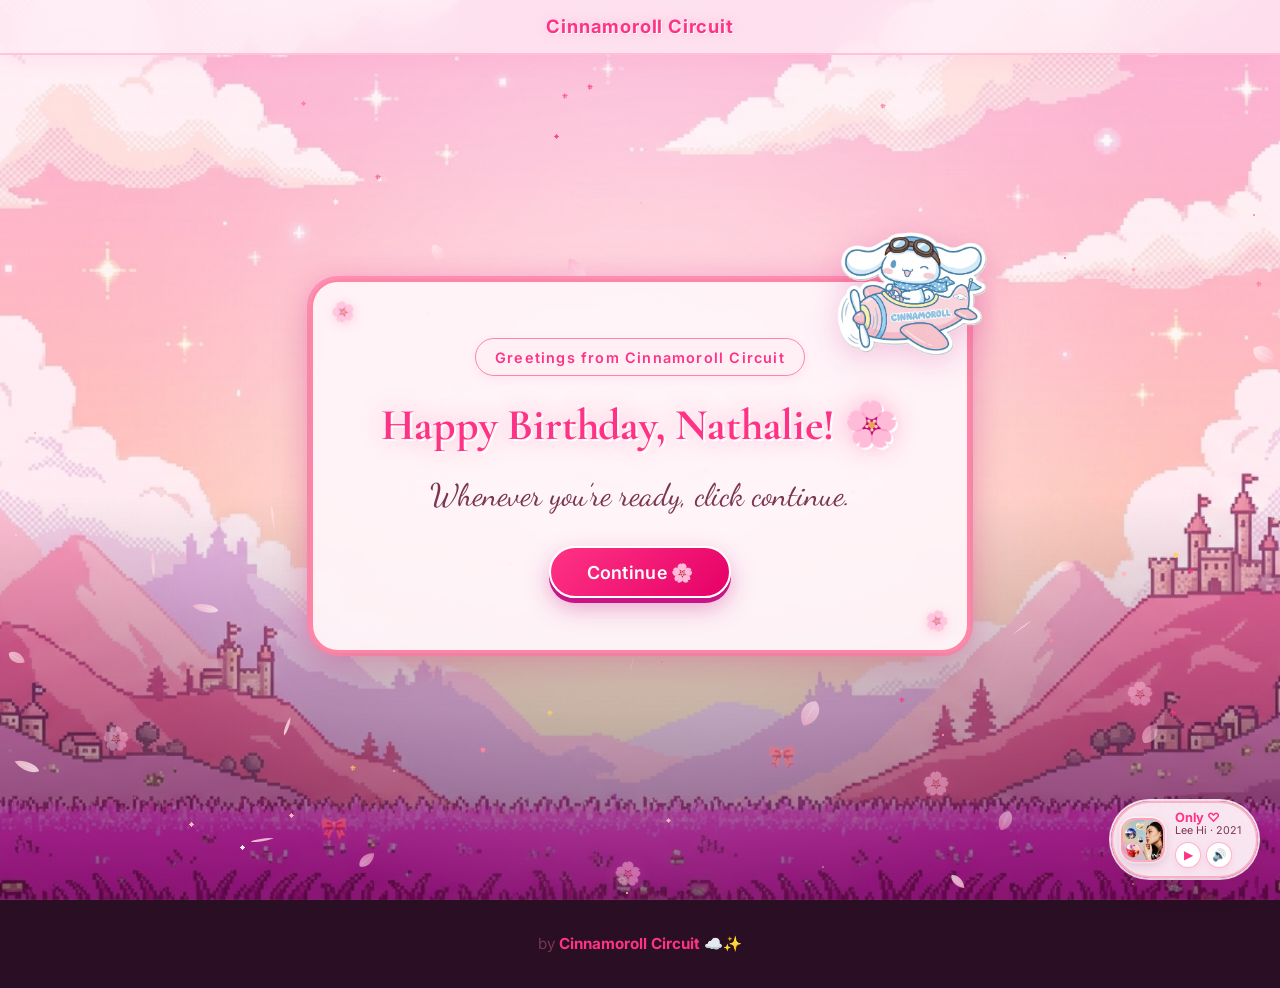
==== index.html @ 8ad3116e "Add files via upload" ====
<!DOCTYPE html>
<html lang="en">

<head>
    <meta charset="UTF-8">
    <meta name="viewport" content="width=device-width, initial-scale=1.0">
    <meta name="description" content="Happy Birthday Nathalie! 🎀">
    <meta name="theme-color" content="#FFC0CB">

    <title>Happy Birthday Nathalie! 🎀</title>

    <!-- Typography -->
    <link rel="preconnect" href="https://fonts.googleapis.com">
    <link rel="preconnect" href="https://fonts.gstatic.com" crossorigin>
    <link href="https://fonts.googleapis.com/css2?family=Caveat:wght@600;700&family=Cormorant+Garamond:ital,wght@0,400;0,600;0,700;1,400;1,600&family=Dancing+Script:wght@600;700&family=Inter:wght@300;400;500;600&family=Shantell+Sans:ital,wght@1,600;1,700&display=swap" rel="stylesheet">

    <!-- Stylesheet -->
    <link rel="stylesheet" href="css/style.css">
</head>

<body>

    <a href="#mainContent" class="skip-link">Skip to Content</a>

    <!-- Single HTML5 Audio Engine for continuous background playback -->
    <audio id="bgAudio" src="assets/audio/birthday.mp3" preload="auto" loop></audio>

    <div id="app" class="app">

        <!-- Floating Ambient Pixel Sparkles & Falling Sakura Canvas -->
        <canvas id="sakuraCanvas" class="sakura-canvas" aria-hidden="true"></canvas>
        <canvas id="confettiCanvas" class="confetti-canvas" aria-hidden="true"></canvas>
        <div class="ambient-floating-icons" aria-hidden="true">
            <span class="float-icon i1">🌸</span>
            <span class="float-icon i2">🌸</span>
            <span class="float-icon i3">🎀</span>
            <span class="float-icon i4">🌸</span>
            <span class="float-icon i5">🌸</span>
            <span class="float-icon i6">🎀</span>
        </div>

        <!-- Navigation Header with Return / Back Navigation -->
        <header class="site-header">
            <nav class="site-nav" aria-label="Primary Navigation">
                <button id="navBackBtn" class="nav-back-btn" type="button" aria-label="Return to previous section" style="display: none;">
                    <span class="nav-back-icon" aria-hidden="true">‹</span>
                    <span class="nav-back-text">Return</span>
                </button>
                <span class="site-logo">Cinnamoroll Circuit</span>
            </nav>
        </header>

        <!-- Main Content Flow -->
        <main id="mainContent">

            <!-- 1. LANDING SECTION -->
            <section id="landing" class="section-container active-section" aria-labelledby="landing-title">
                <div class="background-effects">
                    <div class="pixel-landscape-bg"></div>
                    <div class="gradient-overlay"></div>
                    <canvas id="particlesCanvas" class="particles-canvas"></canvas>
                </div>

                <div class="landing-content">
                    <!-- Subtle Card Corner Sakura Accents -->
                    <div class="card-corner-sakura cc-tl" aria-hidden="true">🌸</div>
                    <div class="card-corner-sakura cc-br" aria-hidden="true">🌸</div>

                    <!-- Cinnamoroll Hero Companion (Landing Pose) -->
                    <!-- Airplane Cinnamoroll Sticker -->
                    <div class="cin-sticker cin-sticker-airplane" aria-hidden="true">
                        <img src="assets/images/cin_airplane.png" alt="Cinnamoroll in Airplane" draggable="false">
                    </div>

                    <div class="landing-greeting">Greetings from Cinnamoroll Circuit</div>
                    <h1 id="landing-title">Happy Birthday, Nathalie! 🌸</h1>
                    <p class="subtitle-text">Whenever you’re ready, click continue.</p>

                    <button id="startButton" class="primary-button hero-start-btn" type="button">
                        Continue 🌸
                    </button>
                </div>
            </section>

            <!-- 2. TRANSITION / OPENING SECTION -->
            <section id="opening" class="section-container" aria-labelledby="opening-title" style="display: none;">

                <!-- Floating hearts background layer -->
                <div class="load-hearts-bg" aria-hidden="true">
                    <span class="lh lh1">💗</span>
                    <span class="lh lh2">🩷</span>
                    <span class="lh lh3">💕</span>
                    <span class="lh lh4">💗</span>
                    <span class="lh lh5">🩷</span>
                    <span class="lh lh6">💕</span>
                    <span class="lh lh7">✨</span>
                    <span class="lh lh8">🌸</span>
                    <span class="lh lh9">💗</span>
                    <span class="lh lh10">✨</span>
                </div>

                <div class="opening-container">

                    <!-- Cinnamoroll Cookie Eating PNG Sticker -->
                    <div class="cin-cookie-load-wrap" aria-hidden="true">
                        <!-- Shadow under Cinnamoroll -->
                        <div class="cin-cookie-shadow"></div>

                        <!-- Orbiting sparkles / cookies -->
                        <div class="cin-orbit-ring">
                            <span class="orb-star os1">🍪</span>
                            <span class="orb-star os2">✨</span>
                            <span class="orb-star os3">💕</span>
                            <span class="orb-star os4">🌸</span>
                        </div>

                        <!-- Cookie Cinnamoroll PNG -->
                        <img src="assets/images/cin_cookie.png" class="cin-cookie-img" alt="Cinnamoroll eating cookie" draggable="false">

                        <!-- Floating mini effects -->
                        <span class="cin-float-heart fh1">✨</span>
                        <span class="cin-float-heart fh2">🍪</span>
                        <span class="cin-float-heart fh3">💕</span>
                    </div>

                    <h2 id="opening-title">Getting everything ready…</h2>
                    <p class="opening-subtitle">sorry if may bugs hehe 🐾</p>

                    <!-- Dessert Sailor Cinnamoroll Sticker -->
                    <div class="cin-sticker cin-sticker-dessert" aria-hidden="true">
                        <img src="assets/images/cin_dessert.png" alt="Cinnamoroll with Desserts" draggable="false">
                    </div>

                    <!-- Paw-print progress dots -->
                    <div class="paw-progress" aria-hidden="true">
                        <span class="paw-dot pd1">🐾</span>
                        <span class="paw-dot pd2">🐾</span>
                        <span class="paw-dot pd3">🐾</span>
                        <span class="paw-dot pd4">🐾</span>
                        <span class="paw-dot pd5">🐾</span>
                    </div>

                </div>
            </section>


            <!-- 3. BIRTHDAY MESSAGE SECTION -->
            <section id="letter" class="section-container" aria-labelledby="letter-title" style="display: none;">
                <!-- Ambient Floating Letter Sparkles & Hearts -->
                <div class="letter-ambient-fx" aria-hidden="true">
                    <span class="lfx lfx1">💌</span>
                    <span class="lfx lfx2">🌸</span>
                    <span class="lfx lfx3">💕</span>
                    <span class="lfx lfx4">✨</span>
                </div>

                <article class="letter-card" tabindex="-1">
                    <div class="card-glow-aura" aria-hidden="true"></div>
                    <div class="card-corner-sakura cc-tl" aria-hidden="true">🌸</div>
                    <div class="card-ribbon">🎀</div>
                    
                    <!-- Cute Interactive Postal Stamp Seal with Sakura Detail -->
                    <div class="letter-stamp-seal" id="letterSeal" role="button" tabindex="0" aria-label="Tap for magic sparkles" title="Tap for magic ✨">
                        <span class="stamp-seal-icon">💌</span>
                        <span class="stamp-seal-text">CIRCUIT 🌸</span>
                        <span class="stamp-seal-sparkle">✨</span>
                    </div>
                    
                    
                    <!-- Cinnamoroll Letter Companion (Peeking from bottom corner) -->
                    <!-- Dancing Heart Cinnamoroll Sticker -->
                    <div class="cin-sticker cin-sticker-dancing" aria-hidden="true">
                        <img src="assets/images/cin_dancing.png" alt="Cinnamoroll dancing with heart" draggable="false">
                    </div>

                    <header class="letter-header">
                        <span class="letter-badge">From: Cinnamoroll Circuit 💌 🌸</span>
                        <h2 id="letter-title">Happy Birthday Nathalie! 🌸</h2>
                        <time class="letter-date" datetime="2026-01-01">09-21-2026</time>
                    </header>

                    <div class="letter-content">
                        <p class="salutation">Dearest Nathalie,</p>

                        <p>Today is another year of your life, but it’s also a chance to appreciate the person you’ve become and everything that brought you here.</p>

                        <p>There’s something about you that I find difficult to put into words. But I’ll start with this: you’re funny, smart, creative, pretty, a politically aware girlie, and, above all, someone who seems to carry so much love in her. You’ve got all the right ingredients to be astonishing, and somehow, you make it look effortless.</p>

                        <p>You became an inspiration to me. On days when I feel tired or unmotivated, thinking about you somehow makes me want to do better, try harder, and keep moving forward. You never asked to be an inspiration to me. You were simply being yourself, and somehow, that was enough.</p>

                        <p>And then there were moments like...seeing you at the canteen with your friends. Nothing particularly special happened. You’re just there, living your life, and somehow, my day felt a little lighter because I saw you. Maybe that’s how it happened. Little by little, without me even noticing, you’ve somehow ivy-ed your way into my thoughts.</p>

                        <p>Now, the smallest things can remind me of you, a shade of blue, a song, or even something as simple as vanilla and milk.</p>

                        <p>I know I don’t truly know everything about you, and I don’t want to pretend that I do. But from what I’ve seen, I admire the person you are and the person you’re becoming.</p>

                        <p>That’s why, more than anything, I want to see you succeed. I want to see you reach the dreams you’ve worked so hard for. I want to see you become the person you’ve always wanted to be. I want to see you receive the things you’ve spent so much time hoping and working for.</p>

                        <p>Maybe someday, I’ll see you as the future Miss TUPV. Or maybe I’ll see your name among the topnotchers, with RCh proudly beside your name.</p>

                        <p>And when that happens, wherever I am, I’ll be so proud of you.</p>

                        <p>So keep striving. Keep doing the things that make you happy. Keep cooking, baking, playing your guitar, listening to the music you love, chasing your dreams, and being unapologetically yourself.</p>

                        <p>And when life gets difficult, I hope you remember that you’ve already made it through so many things you once thought would be difficult. There is still so much ahead of you, so many places to go, things to experience, people to meet, and dreams to chase. You have a whole future waiting for you.</p>

                        <p>As for me, I’ll remain somewhere in the background. Maybe we’ve crossed paths before. Maybe we know each other through mutual connections. Maybe you’ve seen me without ever realizing it. Or maybe we’ve never actually met. And honestly, that’s the fun part. You may never know.</p>

                        <p>I don’t need you to know who I am. I don’t need anything from you. I just wanted, even if only for a moment, to let you know that someone out there genuinely admires you and is quietly rooting for you.</p>

                        <p>So wherever life takes you, I hope you find happiness there. I hope you get the life you’ve been working toward. I hope you continue to grow into someone you can be proud of. And I hope this birthday is only the beginning of a year filled with beautiful things.</p>

                        <p class="valediction">
                            Happy Birthday Nathalie,<br>
                            <strong class="signature-handwritten">Cinnamoroll Circuit 💗</strong>
                        </p>
                    </div>

                                            <div class="secret-confession-note" aria-label="A quiet thought">
                            <span class="secret-pin">📎</span>
                            <span class="secret-text">“from someone who admires you, but you’ll never know who.”</span>
                            <span class="secret-author">— Cinnamoroll Circuit ☁️</span>
                        </div>

                    <div class="letter-footer">
                        <button id="nextToPhotosBtn" class="primary-button inline-btn" type="button">
                            One more thing… ✨
                        </button>
                    </div>
                </article>
            </section>

            <!-- 4. REPLACED PHOTO EXPERIENCE (3 Single Photos) -->
            <section id="photos" class="section-container" aria-labelledby="photos-title" style="display: none;">
                <header class="section-header">
                    <span class="section-tag">Happy Birthday Nathalie 🌸</span>
                    <h2 id="photos-title">One more thing…</h2>
                </header>

                <!-- Ambient Floating Photo Charms -->
                <div class="photo-ambient-charms" aria-hidden="true">
                    <span class="pfx pfx1">✨</span>
                    <span class="pfx pfx2">💖</span>
                    <span class="pfx pfx3">🌸</span>
                    <span class="pfx pfx4">⭐</span>
                    <span class="pfx pfx5">💕</span>
                    <span class="pfx pfx6">✨</span>
                    <span class="pfx pfx7">🎀</span>
                </div>

                <!-- Scrapbook Floating Sakura Petals Layer -->
                <div id="scrapbookPetals" class="scrapbook-petals-layer" aria-hidden="true"></div>

                <!-- Scrapbook Composition (All 3 Polaroids in One Scene) -->
                <div class="scrapbook-gallery-stage" id="scrapbookGallery">
                    <!-- Photo 1 (Left Tilt) -->
                    <figure id="photoCard1" class="photo-card polaroid-card polaroid-card-1">
                        <div class="washi-tape washi-tape-tl" aria-hidden="true"></div>
                        <div class="polaroid-header-bar">
                            <span class="polaroid-stamp">PHOTO 01 ✿</span>
                            <span class="polaroid-deco-icon">🌸</span>
                        </div>
                        <div class="img-wrapper polaroid-img-wrapper">
                            <div class="photo-flash-sweep" aria-hidden="true"></div>
                            <img src="assets/images/photo1.jpg" loading="eager" alt="You looking pretty">
                            <!-- Film & atmosphere overlays -->
                            <div class="photo-vignette" aria-hidden="true"></div>
                            <div class="photo-light-leak photo-light-leak-tl" aria-hidden="true"></div>
                            <div class="img-overlay-heart">💖</div>
                        </div>
                        <!-- Polaroid bottom strip caption -->
                        <figcaption class="polaroid-caption-strip">
                            <span class="polaroid-caption-sakura" aria-hidden="true">🌸</span>
                            <span class="polaroid-caption-main">귀여워요 ♡</span>
                            <span class="polaroid-caption-date">09.21.2026</span>
                        </figcaption>
                    </figure>

                    <!-- Photo 2 (Center Elevated / Upright) -->
                    <figure id="photoCard2" class="photo-card polaroid-card polaroid-card-2">
                        <div class="washi-tape washi-tape-tr" aria-hidden="true"></div>
                        <div class="polaroid-header-bar">
                            <span class="polaroid-stamp">PHOTO 02 ✿</span>
                            <span class="polaroid-deco-icon">✨</span>
                        </div>
                        <div class="img-wrapper polaroid-img-wrapper">
                            <div class="photo-flash-sweep" aria-hidden="true"></div>
                            <img src="assets/images/photo2.jpg" loading="eager" alt="Your beautiful smile">
                            <!-- Film & atmosphere overlays -->
                            <div class="photo-vignette" aria-hidden="true"></div>
                            <div class="photo-light-leak photo-light-leak-br" aria-hidden="true"></div>
                            <div class="img-overlay-heart">💗</div>
                        </div>
                        <!-- Polaroid bottom strip caption -->
                        <figcaption class="polaroid-caption-strip">
                            <span class="polaroid-caption-sakura" aria-hidden="true">🌸</span>
                            <span class="polaroid-caption-main">매력이 넘쳐요 ♡</span>
                            <span class="polaroid-caption-date">09.21.2026</span>
                        </figcaption>
                    </figure>

                    <!-- Photo 3 (Right Tilt) -->
                    <figure id="photoCard3" class="photo-card polaroid-card polaroid-card-3">
                        <div class="washi-tape washi-tape-tl" aria-hidden="true"></div>
                        <div class="polaroid-header-bar">
                            <span class="polaroid-stamp">PHOTO 03 ✿</span>
                            <span class="polaroid-deco-icon">🎀</span>
                        </div>
                        <div class="img-wrapper polaroid-img-wrapper">
                            <div class="photo-flash-sweep" aria-hidden="true"></div>
                            <img src="assets/images/photo3.jpg" loading="eager" alt="Really pretty moment">
                            <!-- Film & atmosphere overlays -->
                            <div class="photo-vignette" aria-hidden="true"></div>
                            <div class="photo-light-leak photo-light-leak-tl" aria-hidden="true"></div>
                            <div class="img-overlay-heart">✨</div>
                        </div>
                        <!-- Polaroid bottom strip caption -->
                        <figcaption class="polaroid-caption-strip">
                            <span class="polaroid-caption-sakura" aria-hidden="true">🌸</span>
                            <span class="polaroid-caption-main">예뻐요 ♡</span>
                            <span class="polaroid-caption-date">09.21.2026</span>
                        </figcaption>
                    </figure>

                    <!-- Cinnamoroll Photo Companion -->
                    <div class="cin-sticker cin-sticker-wand" aria-hidden="true">
                        <img src="assets/images/cin_wand.png" alt="Cinnamoroll with Star Magic Wand" draggable="false">
                    </div>
                </div>

                <!-- Dedicated Scrapbook Date Stamp with Clear Spacing -->
                <div class="scrapbook-date-badge" aria-label="Date of memory">
                    <span class="sdb-text">click the button below to see what's next</span>
                </div>

                <!-- Scrapbook Action to proceed to Scrapbook Collage -->
                <div class="scrapbook-actions" id="scrapbookActions">
                    <button id="photo3NextBtn" class="primary-button photo-continue-btn" type="button">
                        See what's next... 💖
                    </button>
                </div>
            </section>

            <!-- 5. HANDMADE PINK SCRAPBOOK COLLAGE SECTION -->
            <section id="collage" class="section-container" aria-labelledby="collage-title" style="display: none;">
                <header class="section-header">
                    <span class="section-tag">to the olivia rodrigo girlie 🌸</span>
                    <h2 id="collage-title">Happy Birthday Nathalie!</h2>
                </header>

                <!-- Ambient Floating Scrapbook Charms -->
                <div class="collage-ambient-layer" aria-hidden="true">
                    <span class="cfx cfx1">🌸</span>
                    <span class="cfx cfx2">🌸</span>
                    <span class="cfx cfx3">🌸</span>
                    <span class="cfx cfx4">🌸</span>
                    <span class="cfx cfx5">🌸</span>
                </div>

                <!-- Handmade Pink Scrapbook Page Canvas -->
                <div class="scrapbook-page-canvas" id="scrapbookPageCanvas">
                    
                    <!-- Paper Texture & Wrinkle Overlay Layers -->
                    <div class="paper-texture-layer" aria-hidden="true"></div>
                    <div class="paper-crease-lines" aria-hidden="true"></div>

                    <!-- Flower Doodles (Yarn & hand-drawn looped flowers inspired by reference) -->
                    <div class="flower-doodles-layer" id="scrapbookFlowerDoodles" aria-hidden="true">
                        <!-- Top Left: White 5-loop yarn flower -->
                        <div class="flower-doodle fd-top-left">
                            <svg viewBox="0 0 100 100" class="doodle-svg">
                                <g fill="none" stroke="#FFFFFF" stroke-width="5" stroke-linecap="round">
                                    <ellipse cx="50" cy="22" rx="9" ry="16" />
                                    <ellipse cx="76" cy="40" rx="9" ry="16" transform="rotate(72 76 40)" />
                                    <ellipse cx="66" cy="74" rx="9" ry="16" transform="rotate(144 66 74)" />
                                    <ellipse cx="34" cy="74" rx="9" ry="16" transform="rotate(216 34 74)" />
                                    <ellipse cx="24" cy="40" rx="9" ry="16" transform="rotate(288 24 40)" />
                                </g>
                                <circle cx="50" cy="50" r="4" fill="#FFFFFF" />
                            </svg>
                        </div>

                        <!-- Top Right: Magenta 5-loop yarn flower -->
                        <div class="flower-doodle fd-top-right">
                            <svg viewBox="0 0 100 100" class="doodle-svg">
                                <g fill="none" stroke="#E60067" stroke-width="5.5" stroke-linecap="round">
                                    <ellipse cx="50" cy="22" rx="9" ry="16" />
                                    <ellipse cx="76" cy="40" rx="9" ry="16" transform="rotate(72 76 40)" />
                                    <ellipse cx="66" cy="74" rx="9" ry="16" transform="rotate(144 66 74)" />
                                    <ellipse cx="34" cy="74" rx="9" ry="16" transform="rotate(216 34 74)" />
                                    <ellipse cx="24" cy="40" rx="9" ry="16" transform="rotate(288 24 40)" />
                                </g>
                                <circle cx="50" cy="50" r="4.5" fill="#E60067" />
                            </svg>
                        </div>

                        <!-- Mid Left 1: Pink Bow / Yarn Loop Flower -->
                        <div class="flower-doodle fd-mid-left-1">
                            <svg viewBox="0 0 80 80" class="doodle-svg">
                                <g fill="none" stroke="#FF4D8B" stroke-width="5" stroke-linecap="round">
                                    <ellipse cx="28" cy="40" rx="14" ry="9" transform="rotate(-25 28 40)" />
                                    <ellipse cx="52" cy="40" rx="14" ry="9" transform="rotate(25 52 40)" />
                                    <ellipse cx="40" cy="26" rx="8" ry="12" />
                                    <ellipse cx="40" cy="54" rx="8" ry="12" />
                                </g>
                            </svg>
                        </div>

                        <!-- Mid Left 2: Hot Pink Loop Accent -->
                        <div class="flower-doodle fd-mid-left-2">
                            <svg viewBox="0 0 80 80" class="doodle-svg">
                                <g fill="none" stroke="#FF3385" stroke-width="5" stroke-linecap="round">
                                    <ellipse cx="40" cy="26" rx="12" ry="7" transform="rotate(30 40 26)" />
                                    <ellipse cx="40" cy="54" rx="12" ry="7" transform="rotate(-30 40 54)" />
                                    <ellipse cx="26" cy="40" rx="7" ry="12" transform="rotate(-20 26 40)" />
                                    <ellipse cx="54" cy="40" rx="7" ry="12" transform="rotate(20 54 40)" />
                                </g>
                            </svg>
                        </div>

                        <!-- Bottom Left: White 8-petal Daisy Flower -->
                        <div class="flower-doodle fd-bot-left">
                            <svg viewBox="0 0 100 100" class="doodle-svg">
                                <g fill="none" stroke="#FFFFFF" stroke-width="4.5" stroke-linecap="round">
                                    <ellipse cx="50" cy="20" rx="6" ry="14" />
                                    <ellipse cx="71" cy="29" rx="6" ry="14" transform="rotate(45 71 29)" />
                                    <ellipse cx="80" cy="50" rx="6" ry="14" transform="rotate(90 80 50)" />
                                    <ellipse cx="71" cy="71" rx="6" ry="14" transform="rotate(135 71 71)" />
                                    <ellipse cx="50" cy="80" rx="6" ry="14" transform="rotate(180 50 80)" />
                                    <ellipse cx="29" cy="71" rx="6" ry="14" transform="rotate(225 29 71)" />
                                    <ellipse cx="20" cy="50" rx="6" ry="14" transform="rotate(270 20 50)" />
                                    <ellipse cx="29" cy="29" rx="6" ry="14" transform="rotate(315 29 29)" />
                                </g>
                                <circle cx="50" cy="50" r="5" fill="#FFFFFF" />
                            </svg>
                        </div>

                        <!-- Bottom Right 1: White Yarn Loop Flower -->
                        <div class="flower-doodle fd-bot-right-1">
                            <svg viewBox="0 0 100 100" class="doodle-svg">
                                <g fill="none" stroke="#FFFFFF" stroke-width="5" stroke-linecap="round">
                                    <ellipse cx="50" cy="22" rx="9" ry="16" />
                                    <ellipse cx="76" cy="40" rx="9" ry="16" transform="rotate(72 76 40)" />
                                    <ellipse cx="66" cy="74" rx="9" ry="16" transform="rotate(144 66 74)" />
                                    <ellipse cx="34" cy="74" rx="9" ry="16" transform="rotate(216 34 74)" />
                                    <ellipse cx="24" cy="40" rx="9" ry="16" transform="rotate(288 24 40)" />
                                </g>
                            </svg>
                        </div>

                        <!-- Far Right: White Yarn Loop Bow -->
                        <div class="flower-doodle fd-mid-right">
                            <svg viewBox="0 0 80 80" class="doodle-svg">
                                <g fill="none" stroke="#FFFFFF" stroke-width="5" stroke-linecap="round">
                                    <ellipse cx="30" cy="40" rx="14" ry="9" transform="rotate(-20 30 40)" />
                                    <ellipse cx="50" cy="40" rx="14" ry="9" transform="rotate(20 50 40)" />
                                    <path d="M 40,40 L 32,65 M 40,40 L 48,65" stroke-width="4.5" />
                                </g>
                            </svg>
                        </div>
                    </div>

                    <!-- SVG ClipPath Definitions for Heart Masking -->
                    <svg width="0" height="0" class="svg-defs-hidden" aria-hidden="true" style="position: absolute; width: 0; height: 0; pointer-events: none;">
                        <defs>
                            <clipPath id="scrapbookHeartClip" clipPathUnits="objectBoundingBox">
                                <path d="M 0.5,0.18 C 0.38,-0.02, 0.05,0.08, 0.08,0.40 C 0.11,0.64, 0.33,0.80, 0.5,0.98 C 0.67,0.80, 0.89,0.64, 0.92,0.40 C 0.95,0.08, 0.62,-0.02, 0.5,0.18 Z" />
                            </clipPath>
                        </defs>
                    </svg>

                    <!-- Torn Paper Blue Heart Cutout Centerpiece -->
                    <div class="scrapbook-blue-heart" id="scrapbookBlueHeart">
                        <!-- Layer 1: Ripped Paper Creased Background & White Fringe -->
                        <div class="torn-paper-crease-rim" aria-hidden="true"></div>
                        <div class="torn-paper-white-fringe" aria-hidden="true"></div>

                        <!-- Layer 2: Pastel Sky Blue Heart Core with Clipped Photo Cutout -->
                        <div class="blue-heart-container">
                            <div class="blue-heart-core" aria-hidden="true"></div>
                            <div class="scrapbook-photo-wrap" id="scrapbookPhotoWrap">
                                <img
                                    src="assets/images/SnapInsta.to_735238502_18091460519619324_5147628091461403351_n.jpg"
                                    alt="Nathalie in scrapbook memory collage"
                                    class="scrapbook-cutout-img"
                                    draggable="false"
                                    onerror="this.onerror=null; this.src='assets/images/photo2.jpg';"
                                >
                            </div>
                        </div>
                    </div>

                    <!-- Handwritten Paper Word Scraps (Organic Bubble Cutouts Around the Heart) -->
                    <div class="scrapbook-words-scatter" id="scrapbookWordsScatter">
                        <!-- Left Side Words -->
                        <div class="scrapbook-word-scrap sw-well" data-word-idx="0">
                            <span class="word-text">i know</span>
                        </div>
                        <div class="scrapbook-word-scrap sw-I1" data-word-idx="1">
                            <span class="word-text">everybody</span>
                        </div>
                        <div class="scrapbook-word-scrap sw-think" data-word-idx="2">
                            <span class="word-text">changes</span>
                        </div>
                        <div class="scrapbook-word-scrap sw-I2" data-word-idx="3">
                            <span class="word-text">but</span>
                        </div>
                        <div class="scrapbook-word-scrap sw-might" data-word-idx="4">
                            <span class="word-text">i</span>
                        </div>

                        <!-- Right Side Words -->
                        <div class="scrapbook-word-scrap sw-just" data-word-idx="5">
                            <span class="word-text">hope</span>
                        </div>
                        <div class="scrapbook-word-scrap sw-have" data-word-idx="6">
                            <span class="word-text">that</span>
                        </div>
                        <div class="scrapbook-word-scrap sw-to" data-word-idx="7">
                            <span class="word-text">we</span>
                        </div>
                        <div class="scrapbook-word-scrap sw-stay" data-word-idx="8">
                            <span class="word-text">dont</span>
                        </div>
                        <div class="scrapbook-word-scrap sw-friends" data-word-idx="9">
                            <span class="word-text">u + me = &lt;3</span>
                        </div>
                    </div>

                </div>

                <!-- Scrapbook Continue Action to proceed to Dessert Shop -->
                <div class="collage-actions" id="collageActions">
                    <button id="collageToDessertBtn" class="primary-button collage-continue-btn" type="button">
                        Continue to Sweet Treats 🍰
                    </button>
                </div>
            </section>

            <!-- 5. DESSERT SHOP SECTION (Korean Café Style) -->
            <section id="dessert" class="section-container" aria-labelledby="dessert-title" style="display: none;">
                <div class="dessert-shop-container">
                    <div class="card-glow-aura" aria-hidden="true"></div>
                    <div class="card-corner-sakura cc-tl" aria-hidden="true">🌸</div>
                    <div class="card-ribbon">🎀</div>

                    <header class="dessert-header">
                        <span class="dessert-badge">Cinnamoroll Café 🍰 ☕</span>
                        <h2 id="dessert-title">Sweet Birthday Treats 🧁</h2>
                        <p class="dessert-subtitle">Pick something sweet for your special day!</p>
                    </header>

                    <!-- Dessert Menu Grid -->
                    <div class="dessert-menu-grid" role="radiogroup" aria-label="Birthday Dessert Menu">
                        <button class="dessert-item-btn" type="button" data-dessert="milk" role="radio" aria-checked="false" aria-label="Vanilla Milk">
                            <span class="dessert-icon">🥛</span>
                            <span class="dessert-name">Vanilla Milk</span>
                            <span class="dessert-sparkle" aria-hidden="true">✨</span>
                        </button>

                        <button class="dessert-item-btn" type="button" data-dessert="cake" role="radio" aria-checked="false" aria-label="Strawberry Cake">
                            <span class="dessert-icon">🍰</span>
                            <span class="dessert-name">Strawberry Cake</span>
                            <span class="dessert-sparkle" aria-hidden="true">🍓</span>
                        </button>

                        <button class="dessert-item-btn" type="button" data-dessert="cookie" role="radio" aria-checked="false" aria-label="Cookie">
                            <span class="dessert-icon">🍪</span>
                            <span class="dessert-name">Cookie</span>
                            <span class="dessert-sparkle" aria-hidden="true">💕</span>
                        </button>

                        <button class="dessert-item-btn" type="button" data-dessert="donut" role="radio" aria-checked="false" aria-label="Donut">
                            <span class="dessert-icon">🍩</span>
                            <span class="dessert-name">Donut</span>
                            <span class="dessert-sparkle" aria-hidden="true">🌸</span>
                        </button>

                        <button class="dessert-item-btn" type="button" data-dessert="cocoa" role="radio" aria-checked="false" aria-label="Hot Chocolate">
                            <span class="dessert-icon">☕</span>
                            <span class="dessert-name">Hot Chocolate</span>
                            <span class="dessert-sparkle" aria-hidden="true">☁️</span>
                        </button>
                    </div>

                    <!-- Dynamic Dessert Message Card -->
                    <div class="dessert-message-card" id="dessertMessageCard" aria-live="polite">
                        <div class="dessert-msg-empty" id="dessertMsgPlaceholder">
                            <span>Tap any dessert to reveal a message ♡</span>
                        </div>
                        <div class="dessert-msg-content" id="dessertMsgContent" style="display: none;">
                            <span class="dessert-msg-icon" id="dessertMsgIcon">🍰</span>
                            <h3 class="dessert-msg-title" id="dessertMsgTitle">Strawberry Cake</h3>
                            <p class="dessert-msg-text" id="dessertMsgText">A special slice of sweetness for a day that celebrates someone as wonderful as you! 🍰🍓</p>
                        </div>
                    </div>

                    <!-- Continue Button -->
                    <div class="dessert-footer">
                        <button id="dessertToBouquetBtn" class="primary-button dessert-continue-btn" type="button">
                            Something sweet before the next surprise ♡
                        </button>
                    </div>
                </div>
            </section>

            <!-- 6. CINEMATIC ANIMATED BOUQUET (Spacious Dome Layout - Zero Flower Intersections) -->
            <section id="bouquet" class="section-container" aria-labelledby="bouquet-title" style="display: none;">
                <div class="bouquet-stage">
                    
                    <!-- Soft Ambient Illuminated Glow behind Bouquet -->
                    <div class="bouquet-ambient-glow"></div>

                    <!-- Floating Petals Container -->
                    <div id="floatingPetals" class="floating-petals-layer" aria-hidden="true"></div>

                    <!-- Floating Compliments Layer -->
                    <div id="floatingCompliments" class="compliments-container">
                        <span class="compliment-pill c1">there's something captivating about your presence 🌸</span>
                        <span class="compliment-pill c2">you’re genuinely wonderful 🌸</span>
                        <span class="compliment-pill c3">effortlessly lovely 🌸</span>
                        <span class="compliment-pill c4">you’re extraordinary 🌸</span>
                        <span class="compliment-pill c5">you’re one of a kind 🌸</span>
                    </div>

                    <!-- Spacious Hand-Tied SVG Bouquet: Exact Copy Animated Retro Pixel-Art Bouquet -->
                    <div class="bouquet-wrapper">
                        <svg class="bouquet-svg" viewBox="0 0 440 520" aria-label="Animated Pixel-Art Flower Bouquet">
    <defs>
        <filter id="pixelShadow" x="-10%" y="-10%" width="120%" height="120%">
            <feDropShadow dx="0" dy="5" stdDeviation="5" flood-color="#8B1E4B" flood-opacity="0.3" />
        </filter>
    </defs>

    <!-- 1. Stems Layer Group (Grows on anim-stems) -->
    <g class="b-stems">
        <g class="stem stem-center">
            <image href="[data-uri]" x="10" y="10" width="420" height="460" style="image-rendering: pixelated; image-rendering: crisp-edges;" />
                <!-- Lotus Stems connecting to tied base (x=212, y=380) -->
        <g class="stem stem-lotus stem-lotus-1">
            <path d="M212,380 C195,330 155,260 167,205" stroke="#386641" stroke-width="4.5" fill="none" stroke-linecap="round" />
            <path d="M210,380 C193,330 153,260 165,205" stroke="#52B788" stroke-width="1.8" fill="none" stroke-linecap="round" />
        </g>
        <g class="stem stem-lotus stem-lotus-2">
            <path d="M222,380 C235,310 270,230 278,165" stroke="#386641" stroke-width="4" fill="none" stroke-linecap="round" />
            <path d="M224,380 C237,310 272,230 280,165" stroke="#52B788" stroke-width="1.5" fill="none" stroke-linecap="round" />
        </g>
        </g>
    </g>

    <!-- 2. Leaves Layer Group (Sprouts on anim-leaves) -->
    <g class="b-leaves">
        <g class="leaf L1" style="transform-origin: 218.2px 195.6px;">
            <image href="[data-uri]" x="10" y="10" width="420" height="460" style="image-rendering: pixelated; image-rendering: crisp-edges;" />
        </g>
    </g>

    <!-- 3. Flowers Layer Groups (Blooms sequentially) -->
    <g class="b-flowers" filter="url(#pixelShadow)">
        
        <!-- F4: Top Lavender & Spikes (Blooms on anim-f4) -->
        <g class="flower F4" style="transform-origin: 223.6px 78.6px;">
            <image href="[data-uri]" x="10" y="10" width="420" height="460" style="image-rendering: pixelated; image-rendering: crisp-edges;" />
        </g>

        <!-- F5: Upper Left Golden Tulip (Blooms on anim-f4) -->
        <g class="flower F5" style="transform-origin: 78.5px 160.2px;">
            <image href="[data-uri]" x="10" y="10" width="420" height="460" style="image-rendering: pixelated; image-rendering: crisp-edges;" />
        </g>

                <!-- F-Lotus-1: Main Center-Left Pixel Lotus (Blooms on anim-lotus) -->
        <g class="flower F-lotus F-lotus-1" style="transform-origin: 167px 185px;">
            <image href="[data-uri]" x="115" y="135" width="105" height="105" style="image-rendering: pixelated; image-rendering: crisp-edges;" />
        </g>

        <!-- F-Lotus-2: Upper-Right Companion Pixel Lotus (Blooms on anim-lotus) -->
        <g class="flower F-lotus F-lotus-2" style="transform-origin: 278px 145px;">
            <image href="[data-uri]" x="235" y="102" width="86" height="86" style="image-rendering: pixelated; image-rendering: crisp-edges;" />
        </g>

        <!-- F1: Centerpiece Crimson Red Rose (Blooms FIRST on anim-f1) -->
        <g class="flower F1" style="transform-origin: 203.4px 145.8px;">
            <image href="[data-uri]" x="10" y="10" width="420" height="460" style="image-rendering: pixelated; image-rendering: crisp-edges;" />
        </g>

        <!-- F2: Upper Right Sunflower (Blooms SECOND on anim-f2) -->
        <g class="flower F2" style="transform-origin: 311.8px 185.8px;">
            <image href="[data-uri]" x="10" y="10" width="420" height="460" style="image-rendering: pixelated; image-rendering: crisp-edges;" />
        </g>

        <!-- F3: Lower Left Pink Rose (Blooms THIRD on anim-f3) -->
        <g class="flower F3" style="transform-origin: 164.9px 258.8px;">
            <image href="[data-uri]" x="10" y="10" width="420" height="460" style="image-rendering: pixelated; image-rendering: crisp-edges;" />
        </g>

        <!-- F6: Supporting Daisy & Accents (Blooms on anim-f4) -->
        <g class="flower F6" style="transform-origin: 220.0px 233.7px;">
            <image href="[data-uri]" x="10" y="10" width="420" height="460" style="image-rendering: pixelated; image-rendering: crisp-edges;" />
        </g>

    </g>

        <!-- Extra Lush Baby's Breath & Stardust (Blooms with bouquet) -->
    <g class="extra-gypsophila">
        <g class="gyp-cluster gc1" transform="translate(65, 110)">
            <circle cx="0" cy="0" r="3.2" fill="#FFF" stroke="#FFB6C1" stroke-width="0.8" />
            <circle cx="8" cy="-5" r="2.5" fill="#FFF" stroke="#FFB6C1" stroke-width="0.8" />
            <circle cx="-6" cy="6" r="2.8" fill="#FFF" stroke="#FFB6C1" stroke-width="0.8" />
            <circle cx="10" cy="5" r="2.2" fill="#FFF" stroke="#FFB6C1" stroke-width="0.8" />
            <circle cx="-2" cy="-8" r="2.5" fill="#FFF" stroke="#FFD166" stroke-width="0.6" />
        </g>
        <g class="gyp-cluster gc2" transform="translate(355, 135)">
            <circle cx="0" cy="0" r="3.2" fill="#FFF" stroke="#FFB6C1" stroke-width="0.8" />
            <circle cx="-8" cy="-6" r="2.5" fill="#FFF" stroke="#FFB6C1" stroke-width="0.8" />
            <circle cx="7" cy="5" r="2.8" fill="#FFF" stroke="#FFB6C1" stroke-width="0.8" />
            <circle cx="-6" cy="7" r="2.2" fill="#FFF" stroke="#FFB6C1" stroke-width="0.8" />
            <circle cx="3" cy="-8" r="2.5" fill="#FFF" stroke="#FFD166" stroke-width="0.6" />
        </g>
        <g class="gyp-cluster gc3" transform="translate(185, 62)">
            <circle cx="0" cy="0" r="3.2" fill="#FFF" stroke="#FFB6C1" stroke-width="0.8" />
            <circle cx="9" cy="-4" r="2.5" fill="#FFF" stroke="#FFB6C1" stroke-width="0.8" />
            <circle cx="-7" cy="4" r="2.8" fill="#FFF" stroke="#FFB6C1" stroke-width="0.8" />
            <circle cx="6" cy="6" r="2.2" fill="#FFF" stroke="#FFB6C1" stroke-width="0.8" />
        </g>
        <g class="gyp-cluster gc4" transform="translate(265, 72)">
            <circle cx="0" cy="0" r="3.2" fill="#FFF" stroke="#FFB6C1" stroke-width="0.8" />
            <circle cx="-8" cy="-5" r="2.5" fill="#FFF" stroke="#FFB6C1" stroke-width="0.8" />
            <circle cx="6" cy="5" r="2.8" fill="#FFF" stroke="#FFB6C1" stroke-width="0.8" />
        </g>
    </g>

    <!-- Morning Dew Drops with Gloss Shimmer -->
    <g class="dew-drops">
        <ellipse cx="145" cy="165" rx="3.5" ry="2.5" fill="#FFF" opacity="0.92" />
        <circle cx="144" cy="164" r="1.1" fill="#FFF" />
        <ellipse cx="285" cy="135" rx="3.2" ry="2.2" fill="#FFF" opacity="0.92" />
        <circle cx="284" cy="134" r="0.9" fill="#FFF" />
        <ellipse cx="205" cy="175" rx="4" ry="3" fill="#FFF" opacity="0.88" />
        <circle cx="203" cy="173" r="1.3" fill="#FFF" />
        <ellipse cx="305" cy="215" rx="3.5" ry="2.5" fill="#FFF" opacity="0.88" />
    </g>

    <!-- Golden Stardust Dust Layer -->
    <g class="b-stardust">
        <circle cx="120" cy="115" r="2.2" fill="#FFD166" class="star-dust sd1" />
        <circle cx="310" cy="95" r="2.5" fill="#FFD166" class="star-dust sd2" />
        <circle cx="220" cy="120" r="1.8" fill="#FFF0F5" class="star-dust sd3" />
        <circle cx="170" cy="225" r="2.2" fill="#FFD166" class="star-dust sd4" />
        <circle cx="260" cy="210" r="2" fill="#FF85A2" class="star-dust sd5" />
        <circle cx="140" cy="275" r="1.8" fill="#FFD166" class="star-dust sd6" />
        <circle cx="300" cy="270" r="2.2" fill="#FFF0F5" class="star-dust sd7" />
    </g>

    <!-- Sakura Blossom Bloom Additions -->
    <g class="flower F-sakura F-sakura-1" style="transform-origin: 165px 145px;">
        <path d="M165,135 C160,122 170,122 165,135 Z M175,140 C188,135 188,145 175,140 Z M172,152 C180,162 170,166 172,152 Z M158,152 C150,166 140,162 158,152 Z M155,140 C142,145 142,135 155,140 Z" fill="#FFB7C5" stroke="#FF85A2" stroke-width="1.2" />
        <circle cx="165" cy="145" r="3" fill="#FFE5EC" />
        <circle cx="165" cy="145" r="1.2" fill="#FF3385" />
    </g>
    <g class="flower F-sakura F-sakura-2" style="transform-origin: 295px 175px;">
        <path d="M295,165 C290,152 300,152 295,165 Z M305,170 C318,165 318,175 305,170 Z M302,182 C310,192 300,196 302,182 Z M288,182 C280,196 270,192 288,182 Z M285,170 C272,175 272,165 285,170 Z" fill="#FFCCD5" stroke="#FF85A2" stroke-width="1.2" />
        <circle cx="295" cy="175" r="3" fill="#FFF0F5" />
        <circle cx="295" cy="175" r="1.2" fill="#FF3385" />
    </g>
    <g class="flower F-sakura F-sakura-3" style="transform-origin: 235px 95px;">
        <path d="M235,85 C230,72 240,72 235,85 Z M245,90 C258,85 258,95 245,90 Z M242,102 C250,112 240,116 242,102 Z M228,102 C220,116 210,112 228,102 Z M225,90 C212,95 212,85 225,90 Z" fill="#FFB7C5" stroke="#FF85A2" stroke-width="1.2" />
        <circle cx="235" cy="95" r="3" fill="#FFE5EC" />
        <circle cx="235" cy="95" r="1.2" fill="#FF3385" />
    </g>

    <!-- 4. Bow & Ribbon Layer (Appears on anim-ribbon) -->
    <g class="b-ribbon" style="transform-origin: 192.7px 403.2px;">
        <image href="[data-uri]" x="10" y="10" width="420" height="460" style="image-rendering: pixelated; image-rendering: crisp-edges;" />
    </g>

        

    <!-- 5. Orbiting Sparkles around Bouquet -->
    <g class="b-orbit-sparkles">
        <text x="75" y="95" class="sparkle-star s1">🌸</text>
        <text x="360" y="105" class="sparkle-star s2">🌸</text>
        <text x="220" y="35" class="sparkle-star s3">🌸</text>
        <text x="35" y="210" class="sparkle-star s4">🌸</text>
        <text x="395" y="210" class="sparkle-star s5">🌸</text>
    </g>
</svg>
                    </div>

                    <!-- Cinnamoroll Companion SVG -->
                    <div id="cinnamorollContainer" class="cinnamoroll-container" aria-hidden="true">
                        <img src="assets/images/cin_wand.png" class="cin-bouquet-img" alt="Cinnamoroll presenting bouquet" draggable="false">
                    </div>

                    <!-- Final Compliment & Birthday Text Banner -->
                    <div id="bouquetBanner" class="bouquet-banner">
                        <p class="banner-line1">You’re really pretty. 💐</p>
                        <p class="banner-line2">Happy Birthday Nathalie! 💗</p>
                        
                        <button id="bouquetToWishBtn" class="primary-button bouquet-next-btn" type="button">
                            Wish for Something 💗
                        </button>
                    </div>

                </div>
            </section>

            <!-- 6. WISH / CAKE SECTION -->
            <section id="wish" class="section-container" aria-labelledby="wish-title" style="display: none;">
                <header class="section-header">
                    <span class="section-tag">Wish for something beautiful.</span>
                    <h2 id="wish-title">to another beautiful year 🌸</h2>
                    <p>May you find beauty along the way.</p>
                </header>

                                <div class="cake-container">
                    <div class="cake-glow-bg"></div>
                    <div class="candle-warm-aura" aria-hidden="true"></div>
                    
                    <!-- Floating Birthday Fairy Dust & Sparkles -->
                    <div class="cake-fairies-layer" aria-hidden="true">
                        <span class="cf cf1">✨</span>
                        <span class="cf cf2">💖</span>
                        <span class="cf cf3">🌸</span>
                        <span class="cf cf4">✨</span>
                        <span class="cf cf5">⭐</span>
                        <span class="cf cf6">💕</span>
                        <span class="cf cf7">🍓</span>
                        <span class="cf cf8">💫</span>
                    </div>

                    <!-- Birthday Cake Cinnamoroll Companion (sitting with presents) -->
                    <div class="cin-sticker cin-sticker-bday-cake" aria-hidden="true">
                        <img src="assets/images/cin_bday_cake.png" alt="Cinnamoroll celebrating birthday cake" draggable="false">
                    </div>

                    <div id="cake" class="cake">

                        <!-- Centerpiece Golden Interactive Candle -->
                        <button id="candle" class="candle" data-cake-part="candle" type="button" aria-label="Blow out the birthday candle">
                            <div class="candle-stripe"></div>
                            <div class="wick"></div>
                            <span id="flame" class="flame">
                                <span class="flame-core"></span>
                                <span class="flame-glow"></span>
                                <span class="flame-sparkles"></span>
                            </span>
                            <div class="smoke-particles" id="smokeParticles"></div>
                        </button>
                        
                        <!-- Tier 3: Top Tier -->
                        <div class="cake-layer layer-top" data-cake-part="layer-top">
                            <!-- Cinnamoroll Topper Silhouette & Ears -->
                            <div class="cin-topper" aria-hidden="true">
                                <span class="cin-topper-ear cin-ear-l"></span>
                                <span class="cin-topper-face">☁️</span>
                                <span class="cin-topper-ear cin-ear-r"></span>
                            </div>
                            <div class="cake-decorations">
                                <span class="berry b1">🍓</span>
                                <span class="berry b2">🌸</span>
                                <span class="berry b3">🍒</span>
                                <span class="berry b4">🍓</span>
                            </div>
                            <div class="frosting-drips">
                                <span class="drip d1"></span>
                                <span class="drip d2"></span>
                                <span class="drip d3"></span>
                            </div>
                            <!-- Pixel Sparkles on Top Tier -->
                            <div class="px-sparkles" aria-hidden="true">
                                <span class="px-dot px-d1"></span>
                                <span class="px-dot px-d2"></span>
                                <span class="px-dot px-d3"></span>
                            </div>
                        </div>

                        <!-- Cream Layer (Top - Middle) -->
                        <div class="cream-layer cream-tm" data-cake-part="cream-tm"></div>
                        
                        <!-- Tier 2: Middle Tier -->
                        <div class="cake-layer layer-middle" data-cake-part="layer-middle">
                            <div class="frosting-drips">
                                <span class="drip d1"></span>
                                <span class="drip d2"></span>
                                <span class="drip d3"></span>
                                <span class="drip d4"></span>
                            </div>
                            <div class="cake-bow-center">🎀</div>
                            <div class="sprinkles-decor">
                                <span class="sp s1">✨</span>
                                <span class="sp s-sakura">🌸</span>
                                <span class="sp s2">💕</span>
                                <span class="sp s3">✨</span>
                            </div>
                            <!-- Middle Layer Piping Swirls -->
                            <div class="piping-row piping-middle" aria-hidden="true">
                                <span class="pip"></span><span class="pip"></span><span class="pip"></span>
                                <span class="pip"></span><span class="pip"></span><span class="pip"></span>
                                <span class="pip"></span>
                            </div>
                        </div>

                        <!-- Cream Layer (Middle - Bottom) -->
                        <div class="cream-layer cream-mb" data-cake-part="cream-mb"></div>
                        
                        <!-- Tier 1: Bottom Tier -->
                        <div class="cake-layer layer-bottom" data-cake-part="layer-bottom">
                            <div class="frosting-drips">
                                <span class="drip d1"></span>
                                <span class="drip d2"></span>
                                <span class="drip d3"></span>
                                <span class="drip d4"></span>
                                <span class="drip d5"></span>
                            </div>
                            <div class="cake-pearls">
                                <span></span><span></span><span></span><span></span><span></span><span></span><span></span>
                            </div>
                            <!-- Bottom Layer Piping Swirls -->
                            <div class="piping-row piping-bottom" aria-hidden="true">
                                <span class="pip"></span><span class="pip"></span><span class="pip"></span>
                                <span class="pip"></span><span class="pip"></span><span class="pip"></span>
                                <span class="pip"></span><span class="pip"></span><span class="pip"></span>
                            </div>
                        </div>

                        <!-- Ornate Cake Pedestal Stand -->
                        <div class="cake-stand" data-cake-part="stand">
                            <div class="stand-plate"></div>
                            <div class="stand-rim"></div>
                            <div class="stand-pillar"></div>
                            <div class="stand-base"></div>
                        </div>

                        <!-- Assembly Sparkle Burst Ring -->
                        <div class="cake-assembly-burst" id="cakeAssemblyBurst" aria-hidden="true">
                            <span class="ab ab1">✨</span>
                            <span class="ab ab2">⭐</span>
                            <span class="ab ab3">💖</span>
                            <span class="ab ab4">🌸</span>
                            <span class="ab ab5">✨</span>
                            <span class="ab ab6">💕</span>
                        </div>

                    </div>

                    <!-- Cinnamoroll Yay Sticker (appears after candle is blown) -->
                    <div class="cin-sticker cin-sticker-yay" id="cinStickerYay" aria-hidden="true">
                        <img src="assets/images/cin_yay.png" alt="Cinnamoroll cheering Yay!" draggable="false">
                    </div>
                </div>

                <div class="wish-hint" id="wishHint">
                    <span class="wish-icon">🎂✨</span>
                    <p>Make a wish, then tap the flame to blow it out.</p>
                </div>
            </section>

            <!-- 7. FINALE SECTION: Vintage Scrapbook Collage - Greetings from Cinnamoroll -->
            <section id="finale" class="section-container" aria-labelledby="finale-title" style="display: none;">

                <!-- Ambient floating petals layer -->
                <div id="memoryBoxPetals" class="memory-box-petals-layer" aria-hidden="true"></div>

                <!-- ═══════════════════════════════════════════════════
                     SCRAPBOOK CANVAS  (id used by JS for class toggling)
                ════════════════════════════════════════════════════════ -->
                <div class="scrapbook-canvas" id="memoryBoxStage">

                    <!-- ── LAYER 0: Cream aged-paper background ── -->
                    <div class="sc-bg sc-bg-paper" aria-hidden="true"></div>
                    <div class="sc-bg sc-bg-grain" aria-hidden="true"></div>
                    <div class="sc-bg sc-bg-stain sc-stain-tl" aria-hidden="true"></div>
                    <div class="sc-bg sc-bg-stain sc-stain-br" aria-hidden="true"></div>

                    <!-- ── LAYER 1: Background Book Pages (Torn) ── -->
                    <div class="sc-layer sc-layer-1" aria-hidden="true">
                        <div class="sc-piece sc-book-page sp-book1">
                            <div class="sp-book-lines">
                                <span></span><span></span><span></span><span></span>
                                <span></span><span></span><span></span>
                            </div>
                        </div>
                        <div class="sc-piece sc-book-page sp-book2">
                            <div class="sp-book-lines">
                                <span></span><span></span><span></span><span></span>
                                <span></span><span></span>
                            </div>
                        </div>
                        <div class="sc-piece sc-newspaper sp-news1">
                            <div class="sp-news-text">
                                <p>✦ ✦ ✦ ✦ ✦ ✦ ✦ ✦</p>
                                <p>Nathalie ✦ Happy Birthday</p>
                                <p>✦ ✦ ✦ ✦ ✦ ✦ ✦ ✦</p>
                                <p>Birthday Edition · Special Issue</p>
                            </div>
                        </div>
                    </div>

                    <!-- ── LAYER 2: Floral Paper Scraps ── -->
                    <div class="sc-layer sc-layer-2" aria-hidden="true">
                        <div class="sc-piece sc-floral-paper sp-floral1">
                            <!-- SVG pressed rose botanical -->
                            <svg viewBox="0 0 90 110" class="sc-botanical-svg">
                                <path d="M45,100 C45,100 20,70 18,50 C16,32 30,18 45,20 C60,18 74,32 72,50 C70,70 45,100 45,100Z" fill="#C4875A" opacity="0.25"/>
                                <path d="M45,20 C45,20 38,5 45,2 C52,5 45,20 45,20Z" fill="#8B5E3C" opacity="0.35"/>
                                <!-- Rose petals -->
                                <ellipse cx="45" cy="38" rx="10" ry="14" fill="#D4748A" opacity="0.6" transform="rotate(-15 45 38)"/>
                                <ellipse cx="38" cy="42" rx="9" ry="12" fill="#C45F78" opacity="0.55" transform="rotate(20 38 42)"/>
                                <ellipse cx="52" cy="42" rx="9" ry="12" fill="#D4748A" opacity="0.55" transform="rotate(-20 52 42)"/>
                                <ellipse cx="43" cy="50" rx="11" ry="10" fill="#B85070" opacity="0.5"/>
                                <!-- Center -->
                                <circle cx="45" cy="44" r="5" fill="#8B3050" opacity="0.55"/>
                                <!-- Leaves -->
                                <path d="M28,60 C20,55 22,45 30,48 C35,52 30,62 28,60Z" fill="#6B8C5A" opacity="0.5"/>
                                <path d="M62,60 C70,55 68,45 60,48 C55,52 60,62 62,60Z" fill="#6B8C5A" opacity="0.5"/>
                            </svg>
                        </div>
                        <div class="sc-piece sc-floral-paper sp-floral2">
                            <svg viewBox="0 0 80 80" class="sc-botanical-svg">
                                <!-- Daisy pressed flower -->
                                <g transform="translate(40,40)">
                                    <ellipse rx="6" ry="18" fill="#E8C5B0" opacity="0.7"/>
                                    <ellipse rx="6" ry="18" fill="#E8C5B0" opacity="0.7" transform="rotate(45)"/>
                                    <ellipse rx="6" ry="18" fill="#E8C5B0" opacity="0.7" transform="rotate(90)"/>
                                    <ellipse rx="6" ry="18" fill="#E8C5B0" opacity="0.7" transform="rotate(135)"/>
                                    <ellipse rx="6" ry="18" fill="#DEB8A0" opacity="0.7" transform="rotate(22.5)"/>
                                    <ellipse rx="6" ry="18" fill="#DEB8A0" opacity="0.7" transform="rotate(67.5)"/>
                                    <ellipse rx="6" ry="18" fill="#DEB8A0" opacity="0.7" transform="rotate(112.5)"/>
                                    <ellipse rx="6" ry="18" fill="#DEB8A0" opacity="0.7" transform="rotate(157.5)"/>
                                    <circle r="9" fill="#C4945A" opacity="0.8"/>
                                    <circle r="5" fill="#9B7040" opacity="0.9"/>
                                </g>
                            </svg>
                        </div>
                        <div class="sc-piece sc-floral-paper sp-floral3">
                            <svg viewBox="0 0 100 90" class="sc-botanical-svg">
                                <!-- Botanical leaf sprig -->
                                <path d="M50,85 C50,85 50,20 50,10" stroke="#7B9E6B" stroke-width="2.5" fill="none" opacity="0.6"/>
                                <path d="M50,60 C40,55 32,45 38,38 C44,32 52,48 50,60Z" fill="#7B9E6B" opacity="0.5"/>
                                <path d="M50,60 C60,55 68,45 62,38 C56,32 48,48 50,60Z" fill="#8BAF7B" opacity="0.5"/>
                                <path d="M50,40 C40,35 33,26 38,20 C43,14 52,28 50,40Z" fill="#7B9E6B" opacity="0.5"/>
                                <path d="M50,40 C60,35 67,26 62,20 C57,14 48,28 50,40Z" fill="#8BAF7B" opacity="0.5"/>
                                <!-- Small pink flowers -->
                                <circle cx="50" cy="10" r="6" fill="#D4869A" opacity="0.65"/>
                                <circle cx="48" cy="9" r="2.5" fill="#F0E0E8" opacity="0.9"/>
                            </svg>
                        </div>
                    </div>

                    <!-- ── LAYER 3: Vintage Stamps & Tickets ── -->
                    <div class="sc-layer sc-layer-3" aria-hidden="true">
                        <!-- Postage Stamp 1: Pink Cinnamoroll themed -->
                        <div class="sc-piece sc-stamp sp-stamp1">
                            <div class="stamp-inner">
                                <div class="stamp-img-area">☁️</div>
                                <div class="stamp-value">🩷 20</div>
                                <div class="stamp-country">Cinnamoroll</div>
                            </div>
                        </div>
                        <!-- Postage Stamp 2: Rose -->
                        <div class="sc-piece sc-stamp sp-stamp2">
                            <div class="stamp-inner stamp-inner-rose">
                                <div class="stamp-img-area">🌹</div>
                                <div class="stamp-value">💕 20</div>
                                <div class="stamp-country">Birthday</div>
                            </div>
                        </div>
                        <!-- Postage Stamp 3: Star -->
                        <div class="sc-piece sc-stamp sp-stamp3">
                            <div class="stamp-inner stamp-inner-gold">
                                <div class="stamp-img-area">⭐</div>
                                <div class="stamp-value">✨ 8</div>
                                <div class="stamp-country">Wishes</div>
                            </div>
                        </div>
                        <!-- Ticket Stub -->
                        <div class="sc-piece sc-ticket sp-ticket1">
                            <div class="ticket-left">
                                <div class="ticket-event">Birthday Celebration</div>
                                <div class="ticket-date">2026 · For Nathalie</div>
                            </div>
                            <div class="ticket-stub">
                                <span>ADMIT</span>
                                <span>ONE</span>
                                <span>🌸</span>
                            </div>
                        </div>
                        <!-- Postmark / Ink Stamp -->
                        <div class="sc-piece sc-postmark sp-postmark1" aria-hidden="true">
                            <svg viewBox="0 0 90 90" class="postmark-svg">
                                <circle cx="45" cy="45" r="40" fill="none" stroke="#8B4040" stroke-width="3" stroke-dasharray="4 3" opacity="0.6"/>
                                <circle cx="45" cy="45" r="32" fill="none" stroke="#8B4040" stroke-width="2" opacity="0.5"/>
                                <text x="45" y="36" text-anchor="middle" font-size="7" fill="#8B4040" opacity="0.7" font-family="serif">BIRTHDAY</text>
                                <text x="45" y="50" text-anchor="middle" font-size="9" fill="#8B4040" opacity="0.8" font-family="serif" font-weight="bold">2026</text>
                                <text x="45" y="62" text-anchor="middle" font-size="7" fill="#8B4040" opacity="0.7" font-family="serif">NATHALIE</text>
                            </svg>
                        </div>
                    </div>

                    <!-- ── LAYER 4: Washi Tape Strips ── -->
                    <div class="sc-layer sc-layer-washi" aria-hidden="true">
                        <div class="sc-washi washi-h1"></div>
                        <div class="sc-washi washi-v1"></div>
                        <div class="sc-washi washi-h2"></div>
                        <div class="sc-washi washi-d1"></div>
                    </div>

                    <!-- ── LAYER 5: Small Decorative Photos / Memory Cards ── -->
                    <div class="sc-layer sc-layer-5">
                        <div class="sc-piece sc-photo-card sp-photo1">
                            <div class="photo-card-img">🌸🎂🎀</div>
                            <div class="photo-card-caption">happy birthday! ♡</div>
                        </div>
                        <div class="sc-piece sc-photo-card sp-photo2">
                            <div class="photo-card-img">☁️⭐✨</div>
                            <div class="photo-card-caption">from cinnamoroll</div>
                        </div>
                    </div>

                    <!-- ── LAYER 6: Additional Pressed Flowers ── -->
                    <div class="sc-layer sc-layer-6" aria-hidden="true">
                        <!-- Small pressed pink flowers scattered around -->
                        <div class="sc-piece sc-small-flower sf-1">
                            <svg viewBox="0 0 40 40" width="40" height="40">
                                <g transform="translate(20,20)">
                                    <ellipse rx="4" ry="10" fill="#C45A78" opacity="0.65"/>
                                    <ellipse rx="4" ry="10" fill="#C45A78" opacity="0.65" transform="rotate(60)"/>
                                    <ellipse rx="4" ry="10" fill="#C45A78" opacity="0.65" transform="rotate(120)"/>
                                    <circle r="4.5" fill="#8B3050" opacity="0.75"/>
                                </g>
                            </svg>
                        </div>
                        <div class="sc-piece sc-small-flower sf-2">
                            <svg viewBox="0 0 36 36" width="36" height="36">
                                <g transform="translate(18,18)">
                                    <ellipse rx="3.5" ry="9" fill="#D4869A" opacity="0.7" transform="rotate(30)"/>
                                    <ellipse rx="3.5" ry="9" fill="#D4869A" opacity="0.7" transform="rotate(90)"/>
                                    <ellipse rx="3.5" ry="9" fill="#D4869A" opacity="0.7" transform="rotate(150)"/>
                                    <ellipse rx="3.5" ry="9" fill="#C4758A" opacity="0.65" transform="rotate(210)"/>
                                    <ellipse rx="3.5" ry="9" fill="#C4758A" opacity="0.65" transform="rotate(270)"/>
                                    <ellipse rx="3.5" ry="9" fill="#C4758A" opacity="0.65" transform="rotate(330)"/>
                                    <circle r="4" fill="#F0D0B8" opacity="0.9"/>
                                </g>
                            </svg>
                        </div>
                        <div class="sc-piece sc-small-flower sf-3">
                            <svg viewBox="0 0 44 44" width="44" height="44">
                                <g transform="translate(22,22)">
                                    <ellipse rx="5" ry="13" fill="#E8C0B0" opacity="0.6"/>
                                    <ellipse rx="5" ry="13" fill="#E8C0B0" opacity="0.6" transform="rotate(72)"/>
                                    <ellipse rx="5" ry="13" fill="#DEB0A0" opacity="0.6" transform="rotate(144)"/>
                                    <ellipse rx="5" ry="13" fill="#E8C0B0" opacity="0.6" transform="rotate(216)"/>
                                    <ellipse rx="5" ry="13" fill="#DEB0A0" opacity="0.6" transform="rotate(288)"/>
                                    <circle r="5.5" fill="#C08050" opacity="0.8"/>
                                </g>
                            </svg>
                        </div>
                        <div class="sc-piece sc-small-flower sf-4">
                            <svg viewBox="0 0 32 32" width="32" height="32">
                                <g transform="translate(16,16)">
                                    <ellipse rx="3" ry="8" fill="#B85070" opacity="0.6"/>
                                    <ellipse rx="3" ry="8" fill="#B85070" opacity="0.6" transform="rotate(45)"/>
                                    <ellipse rx="3" ry="8" fill="#A84060" opacity="0.6" transform="rotate(90)"/>
                                    <ellipse rx="3" ry="8" fill="#A84060" opacity="0.6" transform="rotate(135)"/>
                                    <circle r="3.5" fill="#7B2840" opacity="0.8"/>
                                </g>
                            </svg>
                        </div>
                        <div class="sc-piece sc-small-flower sf-5">
                            <svg viewBox="0 0 38 38" width="38" height="38">
                                <g transform="translate(19,19)">
                                    <ellipse rx="4" ry="11" fill="#D4A0B0" opacity="0.65"/>
                                    <ellipse rx="4" ry="11" fill="#C49090" opacity="0.65" transform="rotate(60)"/>
                                    <ellipse rx="4" ry="11" fill="#D4A0B0" opacity="0.65" transform="rotate(120)"/>
                                    <ellipse rx="4" ry="11" fill="#C49090" opacity="0.65" transform="rotate(180)"/>
                                    <ellipse rx="4" ry="11" fill="#D4A0B0" opacity="0.65" transform="rotate(240)"/>
                                    <ellipse rx="4" ry="11" fill="#C49090" opacity="0.65" transform="rotate(300)"/>
                                    <circle r="4" fill="#E8D0A8" opacity="0.9"/>
                                </g>
                            </svg>
                        </div>
                    </div>

                    <!-- ── LAYER 7: Cinnamoroll Elements & Stickers ── -->
                    <div class="sc-layer sc-layer-7">
                        <!-- Cinnamoroll themed mini stamp -->
                        <div class="sc-piece sc-cin-stamp sp-cin2" aria-hidden="true">
                            <div class="cin-stamp-inner">
                                <span class="cin-stamp-icon">☁️</span>
                                <span class="cin-stamp-text">Cinnamoroll<br>Circuit</span>
                            </div>
                        </div>
                        <!-- Blue heart cloud motif doodles -->
                        <div class="sc-piece sc-cin-doodle sp-cin3" aria-hidden="true">
                            <svg viewBox="0 0 80 30" class="cloud-doodle-svg">
                                <text x="5" y="22" font-size="20" opacity="0.7">☁️💙☁️</text>
                            </svg>
                        </div>
                        <!-- Star charm string -->
                        <div class="sc-piece sc-cin-charm sp-cin4" aria-hidden="true">
                            <svg viewBox="0 0 30 90" class="charm-string-svg">
                                <line x1="15" y1="0" x2="15" y2="90" stroke="#C4A0A8" stroke-width="1.5" stroke-dasharray="3 2" opacity="0.6"/>
                                <text x="8" y="25" font-size="13" opacity="0.8">⭐</text>
                                <text x="7" y="50" font-size="11" opacity="0.75">💙</text>
                                <text x="8" y="75" font-size="13" opacity="0.8">🌸</text>
                            </svg>
                        </div>
                        <!-- Ribbon decoration -->
                        <div class="sc-piece sc-ribbon sp-ribbon1" aria-hidden="true">
                            <svg viewBox="0 0 120 18" class="ribbon-svg">
                                <rect width="120" height="18" fill="#D4869A" opacity="0.5" rx="2"/>
                                <rect x="0" y="7" width="120" height="4" fill="#C4758A" opacity="0.4"/>
                                <!-- Ribbon pattern dots -->
                                <circle cx="15" cy="9" r="2" fill="#F0B0C0" opacity="0.6"/>
                                <circle cx="30" cy="9" r="2" fill="#F0B0C0" opacity="0.6"/>
                                <circle cx="45" cy="9" r="2" fill="#F0B0C0" opacity="0.6"/>
                                <circle cx="60" cy="9" r="2" fill="#F0B0C0" opacity="0.6"/>
                                <circle cx="75" cy="9" r="2" fill="#F0B0C0" opacity="0.6"/>
                                <circle cx="90" cy="9" r="2" fill="#F0B0C0" opacity="0.6"/>
                                <circle cx="105" cy="9" r="2" fill="#F0B0C0" opacity="0.6"/>
                            </svg>
                        </div>
                    </div>

                    <!-- ── LAYER 8: Paper Tags & Handwritten Notes ── -->
                    <div class="sc-layer sc-layer-8">
                        <div class="sc-piece sc-paper-tag sp-tag1">
                            <div class="tag-hole"></div>
                            <p class="tag-text">for Nathalie ♡</p>
                            <p class="tag-subtext">from cinnamoroll ✦</p>
                        </div>
                        <div class="sc-piece sc-handwritten-note sp-note1">
                            <p>wishing you all the<br>best things in life ~</p>
                            <p class="note-sig">— cinnamoroll ☁️</p>
                        </div>
                        <div class="sc-piece sc-label sp-label1">
                            <span>🌸 memories 🌸</span>
                        </div>
                    </div>

                    <!-- ── LAYER 9: Main Greeting Label (Central Focal Point with Memory Photo) ── -->
                    <div class="sc-piece sc-greeting-label" id="scrapbookGreetingLabel">
                        <div class="greeting-label-inner">
                            <!-- Decorative corner flourishes -->
                            <span class="greeting-corner gc-tl">✦</span>
                            <span class="greeting-corner gc-tr">✦</span>
                            <span class="greeting-corner gc-bl">✦</span>
                            <span class="greeting-corner gc-br">✦</span>

                            <!-- User-Provided Finale Memory Photo Container -->
                            <div class="sc-greeting-photo-wrap">
                                <div class="sc-photo-tape-top" aria-hidden="true"></div>
                                <img
                                    src="assets/images/final_photo.jpg"
                                    alt="Finale Memory"
                                    class="sc-greeting-photo"
                                    draggable="false"
                                    onerror="this.onerror=null; this.src='assets/images/photo2.jpg';"
                                >
                            </div>

                            <p class="greeting-from" aria-hidden="true">✦ ✦ ✦</p>
                            <h2 class="greeting-title" id="finale-title">Greetings from<br>Cinnamoroll ☁️</h2>
                            <p class="greeting-body">Happy Birthday, Nathalie! 🌸<br>May this year be filled with gentle days,<br>beautiful moments, and everything<br>you've been hoping for. ♡</p>
                            <p class="greeting-sign">Until next time ~</p>
                        </div>
                    </div>

                    <!-- ── LAYER 10: Final Scattered Finishing Details ── -->
                    <div class="sc-layer sc-layer-10" aria-hidden="true">
                        <!-- Tiny decorative stars & sparkles -->
                        <span class="sc-tiny-detail std-1">✦</span>
                        <span class="sc-tiny-detail std-2">✦</span>
                        <span class="sc-tiny-detail std-3">·</span>
                        <span class="sc-tiny-detail std-4">·</span>
                        <span class="sc-tiny-detail std-5">✦</span>
                        <span class="sc-tiny-detail std-6">·</span>
                        <span class="sc-tiny-detail std-7">✦</span>
                        <span class="sc-tiny-detail std-8">·</span>
                        <!-- Small envelope -->
                        <div class="sc-piece sc-tiny-envelope std-env1">
                            <svg viewBox="0 0 36 26" class="envelope-svg">
                                <rect width="36" height="26" rx="2" fill="#E8D0B8" stroke="#C4A890" stroke-width="1"/>
                                <path d="M0,0 L18,15 L36,0" fill="none" stroke="#C4A890" stroke-width="1"/>
                                <path d="M0,26 L13,13" fill="none" stroke="#C4A890" stroke-width="0.8" opacity="0.6"/>
                                <path d="M36,26 L23,13" fill="none" stroke="#C4A890" stroke-width="0.8" opacity="0.6"/>
                            </svg>
                        </div>
                        <!-- Paper corner fold accent -->
                        <div class="sc-corner-fold cf-tl" aria-hidden="true"></div>
                        <div class="sc-corner-fold cf-br" aria-hidden="true"></div>
                    </div>

                    <!-- ── Return to Start Button ── -->
                    <div class="sc-return-container finale-action-container" id="finaleActionContainer">
                        <button id="homeButton" class="primary-button finale-home-btn" type="button">
                            Return to Start ✨
                        </button>
                    </div>

                </div><!-- end .scrapbook-canvas -->

            </section>

        </main>

        <!-- Footer -->
        <footer class="site-footer">
            <p>by <strong>Cinnamoroll Circuit</strong> ☁️✨</p>
        </footer>

        <!-- Toast notification container -->
        <div id="toast" class="toast" role="status" aria-live="polite"></div>

        <!-- Floating Spotify-Style Music Controller -->
        <div id="musicController" class="floating-music-controller" aria-label="Background Music Controller">
            <!-- Artist Picture -->
            <div class="music-artist-avatar-wrap">
                <img src="assets/images/artist.png" alt="Lee Hi" class="music-artist-photo" draggable="false" onerror="this.onerror=null; this.src='assets/images/cin_airplane.png';">
            </div>

            <!-- Song Info & Controls Row -->
            <div class="music-details-wrap">
                <div class="music-info-text">
                    <span class="music-title">Only ♡</span>
                    <span class="music-artist">Lee Hi ‧ 2021</span>
                </div>
                <div class="music-controls-row">
                    <button id="musicPlayPauseBtn" class="music-ctrl-btn" type="button" aria-label="Pause background music" title="Play / Pause">
                        <span class="music-btn-icon" id="musicPlayIcon">❚❚</span>
                    </button>
                    <button id="musicMuteBtn" class="music-ctrl-btn" type="button" aria-label="Mute background music" title="Mute / Unmute">
                        <span class="music-btn-icon" id="musicMuteIcon">🔊</span>
                    </button>
                </div>
            </div>
        </div>

    </div>

    <!-- Main JavaScript Engine -->
    <script src="js/script.js" defer></script>
</body>

</html>
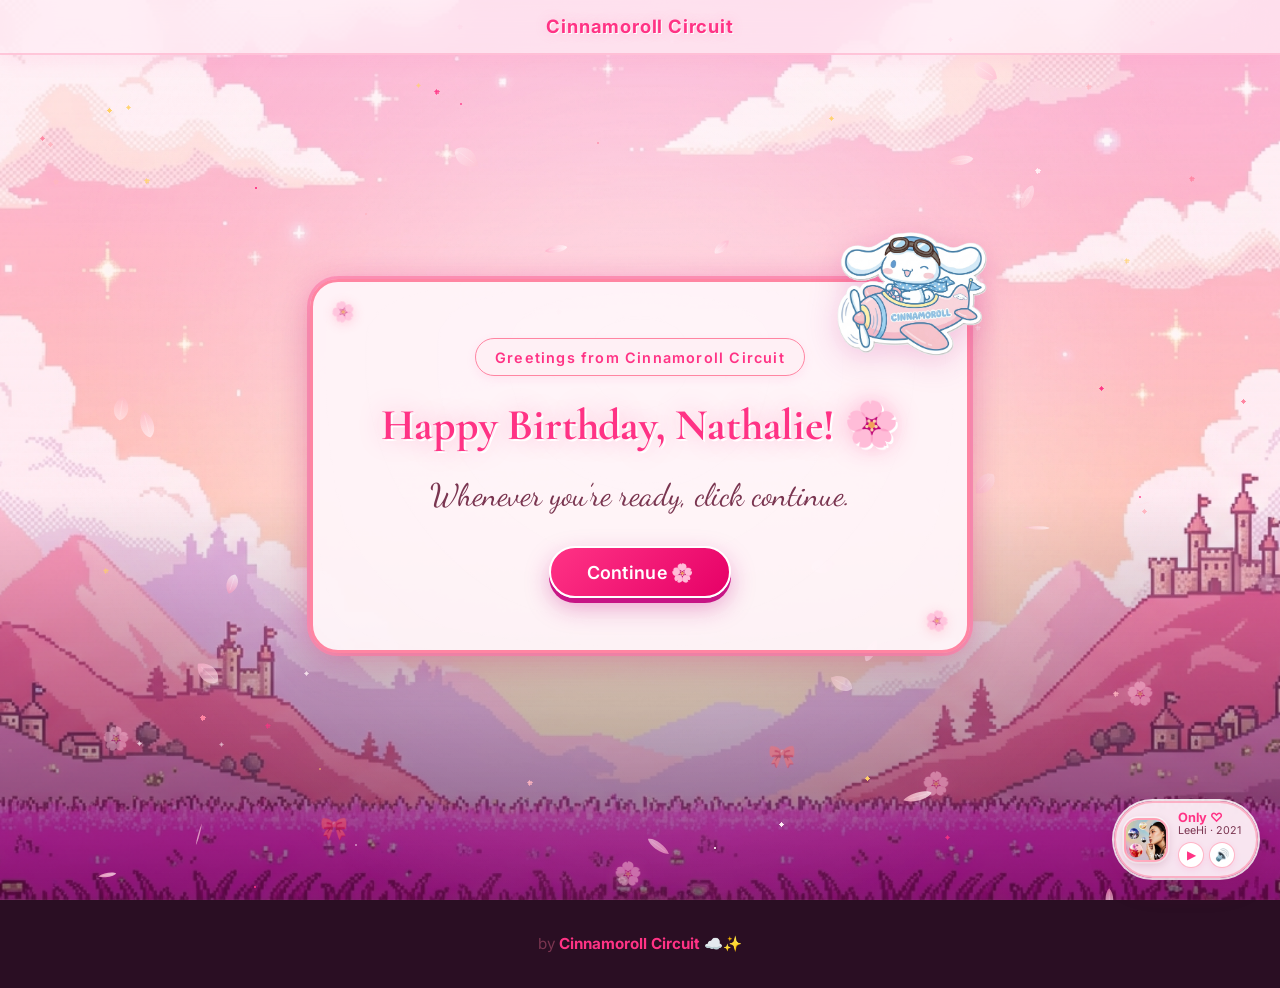
==== commit 16900b60: "Add files via upload" ====
--- a/index.html
+++ b/index.html
@@ -343,11 +343,6 @@
 
             <!-- 5. HANDMADE PINK SCRAPBOOK COLLAGE SECTION -->
             <section id="collage" class="section-container" aria-labelledby="collage-title" style="display: none;">
-                <header class="section-header">
-                    <span class="section-tag">to the olivia rodrigo girlie 🌸</span>
-                    <h2 id="collage-title">Happy Birthday Nathalie!</h2>
-                </header>
-
                 <!-- Ambient Floating Scrapbook Charms -->
                 <div class="collage-ambient-layer" aria-hidden="true">
                     <span class="cfx cfx1">🌸</span>
@@ -363,6 +358,24 @@
                     <!-- Paper Texture & Wrinkle Overlay Layers -->
                     <div class="paper-texture-layer" aria-hidden="true"></div>
                     <div class="paper-crease-lines" aria-hidden="true"></div>
+
+                    <!-- Top Scrapbook Label & Elegant Main Title -->
+                    <div class="scrapbook-header-group">
+                        <div class="scrapbook-sticker-pill">
+                            <span class="sticker-text">to the olivia rodrigo girlie 🌸</span>
+                        </div>
+                        <h2 id="collage-title" class="scrapbook-main-heading">Happy Birthday Nathalie!</h2>
+                    </div>
+
+                    <!-- White Gel Pen Doodles (Sparkles, Hearts & Stars) -->
+                    <div class="scrapbook-gel-doodles" aria-hidden="true">
+                        <span class="gd gd-tl">✦</span>
+                        <span class="gd gd-ml">♡</span>
+                        <span class="gd gd-bl">⋆</span>
+                        <span class="gd gd-tr">✦</span>
+                        <span class="gd gd-mr">♡</span>
+                        <span class="gd gd-br">⋆</span>
+                    </div>
 
                     <!-- Flower Doodles (Yarn & hand-drawn looped flowers inspired by reference) -->
                     <div class="flower-doodles-layer" id="scrapbookFlowerDoodles" aria-hidden="true">
@@ -458,13 +471,25 @@
                                 </g>
                             </svg>
                         </div>
+
+                        <!-- Bottom Right Corner 2: Magenta Loop Accent -->
+                        <div class="flower-doodle fd-bot-right-2">
+                            <svg viewBox="0 0 80 80" class="doodle-svg">
+                                <g fill="none" stroke="#E60067" stroke-width="5" stroke-linecap="round">
+                                    <ellipse cx="40" cy="26" rx="11" ry="6" transform="rotate(25 40 26)" />
+                                    <ellipse cx="40" cy="54" rx="11" ry="6" transform="rotate(-25 40 54)" />
+                                    <ellipse cx="26" cy="40" rx="6" ry="11" transform="rotate(-15 26 40)" />
+                                    <ellipse cx="54" cy="40" rx="6" ry="11" transform="rotate(15 54 40)" />
+                                </g>
+                            </svg>
+                        </div>
                     </div>
 
                     <!-- SVG ClipPath Definitions for Heart Masking -->
                     <svg width="0" height="0" class="svg-defs-hidden" aria-hidden="true" style="position: absolute; width: 0; height: 0; pointer-events: none;">
                         <defs>
                             <clipPath id="scrapbookHeartClip" clipPathUnits="objectBoundingBox">
-                                <path d="M 0.5,0.18 C 0.38,-0.02, 0.05,0.08, 0.08,0.40 C 0.11,0.64, 0.33,0.80, 0.5,0.98 C 0.67,0.80, 0.89,0.64, 0.92,0.40 C 0.95,0.08, 0.62,-0.02, 0.5,0.18 Z" />
+                                <path d="M 0.50,0.22 C 0.44,0.11 0.31,0.03 0.17,0.07 C 0.04,0.11 -0.01,0.29 0.03,0.47 C 0.07,0.63 0.21,0.77 0.35,0.87 C 0.43,0.93 0.48,0.97 0.51,0.99 C 0.54,0.96 0.61,0.90 0.69,0.83 C 0.83,0.71 0.97,0.55 0.98,0.37 C 0.99,0.20 0.90,0.05 0.76,0.04 C 0.63,0.03 0.54,0.12 0.50,0.22 Z" />
                             </clipPath>
                         </defs>
                     </svg>
@@ -493,46 +518,54 @@
                     <!-- Handwritten Paper Word Scraps (Organic Bubble Cutouts Around the Heart) -->
                     <div class="scrapbook-words-scatter" id="scrapbookWordsScatter">
                         <!-- Left Side Words -->
-                        <div class="scrapbook-word-scrap sw-well" data-word-idx="0">
+                        <div class="scrapbook-word-scrap sw-word-1" data-word-idx="0">
                             <span class="word-text">i know</span>
                         </div>
-                        <div class="scrapbook-word-scrap sw-I1" data-word-idx="1">
+                        <div class="scrapbook-word-scrap sw-word-2" data-word-idx="1">
                             <span class="word-text">everybody</span>
                         </div>
-                        <div class="scrapbook-word-scrap sw-think" data-word-idx="2">
+                        <div class="scrapbook-word-scrap sw-word-3" data-word-idx="2">
                             <span class="word-text">changes</span>
                         </div>
-                        <div class="scrapbook-word-scrap sw-I2" data-word-idx="3">
+                        <div class="scrapbook-word-scrap sw-word-4" data-word-idx="3">
                             <span class="word-text">but</span>
                         </div>
-                        <div class="scrapbook-word-scrap sw-might" data-word-idx="4">
+
+                        <!-- Right Side Words -->
+                        <div class="scrapbook-word-scrap sw-word-5" data-word-idx="4">
                             <span class="word-text">i</span>
                         </div>
-
-                        <!-- Right Side Words -->
-                        <div class="scrapbook-word-scrap sw-just" data-word-idx="5">
+                        <div class="scrapbook-word-scrap sw-word-6" data-word-idx="5">
                             <span class="word-text">hope</span>
                         </div>
-                        <div class="scrapbook-word-scrap sw-have" data-word-idx="6">
+                        <div class="scrapbook-word-scrap sw-word-7" data-word-idx="6">
                             <span class="word-text">that</span>
                         </div>
-                        <div class="scrapbook-word-scrap sw-to" data-word-idx="7">
+                        <div class="scrapbook-word-scrap sw-word-8" data-word-idx="7">
                             <span class="word-text">we</span>
                         </div>
-                        <div class="scrapbook-word-scrap sw-stay" data-word-idx="8">
+                        <div class="scrapbook-word-scrap sw-word-9" data-word-idx="8">
                             <span class="word-text">dont</span>
                         </div>
-                        <div class="scrapbook-word-scrap sw-friends" data-word-idx="9">
+                        <div class="scrapbook-word-scrap sw-word-10" data-word-idx="9">
                             <span class="word-text">u + me = &lt;3</span>
                         </div>
                     </div>
 
                 </div>
 
-                <!-- Scrapbook Continue Action to proceed to Dessert Shop -->
+                <!-- Cinnamoroll Lower-Right Scrapbook Companion -->
+                <div class="cin-sticker-scrapbook-corner" aria-hidden="true">
+                    <span class="cin-corner-heart ch1">💗</span>
+                    <span class="cin-corner-heart ch2">💕</span>
+                    <span class="cin-corner-heart ch3">✨</span>
+                    <img src="assets/images/cin_matane.png" alt="Cinnamoroll with heart" draggable="false">
+                </div>
+
+                <!-- Scrapbook Bottom Action / Sweetness Caption -->
                 <div class="collage-actions" id="collageActions">
-                    <button id="collageToDessertBtn" class="primary-button collage-continue-btn" type="button">
-                        Continue to Sweet Treats 🍰
+                    <button id="collageToDessertBtn" class="scrapbook-caption-pill-btn" type="button">
+                        Next 🌸
                     </button>
                 </div>
             </section>
@@ -616,7 +649,7 @@
 
                     <!-- Floating Compliments Layer -->
                     <div id="floatingCompliments" class="compliments-container">
-                        <span class="compliment-pill c1">there's something captivating about your presence 🌸</span>
+                        <span class="compliment-pill c1">there is something special about you 🌸</span>
                         <span class="compliment-pill c2">you’re genuinely wonderful 🌸</span>
                         <span class="compliment-pill c3">effortlessly lovely 🌸</span>
                         <span class="compliment-pill c4">you’re extraordinary 🌸</span>
@@ -1323,7 +1356,7 @@
             <div class="music-details-wrap">
                 <div class="music-info-text">
                     <span class="music-title">Only ♡</span>
-                    <span class="music-artist">Lee Hi ‧ 2021</span>
+                    <span class="music-artist">LeeHi ‧ 2021</span>
                 </div>
                 <div class="music-controls-row">
                     <button id="musicPlayPauseBtn" class="music-ctrl-btn" type="button" aria-label="Pause background music" title="Play / Pause">
--- a/css/style.css
+++ b/css/style.css
@@ -4162,12 +4162,13 @@
    9a. 🎀 Handmade Pink Scrapbook Collage Section
    -------------------------------------------------------------------------- */
 #collage.section-container {
-  padding: 4rem 1rem 2.5rem;
+  padding: 3.5rem 1rem 2rem;
   min-height: 100vh;
   display: flex;
   flex-direction: column;
   align-items: center;
   justify-content: center;
+  position: relative;
 }
 
 /* Ambient Floating Charms */
@@ -4202,21 +4203,27 @@
 .scrapbook-page-canvas {
   position: relative;
   width: 100%;
-  max-width: 660px;
-  min-height: 520px;
-  background:
-    radial-gradient(circle at 50% 50%, rgba(255, 120, 175, 0.35) 0%, transparent 65%),
-    linear-gradient(135deg, #FF3D86 0%, #FF4D92 40%, #FF337E 100%);
-  border: 3px solid #FFF5F8;
+  max-width: 680px;
+  min-height: 550px;
+  background-color: #FF1A82;
+  background-image:
+    url('../assets/images/crumpled_hot_pink_paper.jpg'),
+    radial-gradient(circle at 50% 50%, rgba(255, 120, 175, 0.25) 0%, transparent 65%),
+    linear-gradient(135deg, #FF1A82 0%, #FF2E8E 40%, #E60064 100%);
+  background-size: cover;
+  background-position: center;
+  border: 3.5px solid #FFF8FA;
   border-radius: 26px;
   box-shadow:
-    0 22px 55px rgba(130, 10, 65, 0.32),
-    0 6px 18px rgba(0, 0, 0, 0.15),
-    0 0 0 3px rgba(255, 170, 195, 0.8);
-  display: flex;
+    0 24px 60px rgba(120, 0, 60, 0.42),
+    0 8px 24px rgba(0, 0, 0, 0.2),
+    0 0 0 3px rgba(255, 180, 205, 0.85),
+    inset 0 0 30px rgba(100, 0, 45, 0.25);
+  display: flex;
+  flex-direction: column;
   align-items: center;
   justify-content: center;
-  padding: 2.2rem 1.6rem;
+  padding: 1.8rem 1.4rem 2rem;
   overflow: visible;
   opacity: 0;
   transform: translateY(22px) scale(0.96);
@@ -4231,15 +4238,85 @@
   transform: translateY(0) scale(1);
 }
 
-/* Authentic Paper Grain & Subtle Crumpled Creases */
+/* Top Scrapbook Header Group inside Canvas */
+.scrapbook-header-group {
+  position: absolute;
+  top: 14px;
+  left: 0;
+  right: 0;
+  display: flex;
+  flex-direction: column;
+  align-items: center;
+  justify-content: center;
+  z-index: 15;
+  pointer-events: none;
+}
+
+.scrapbook-sticker-pill {
+  background: #FFFDF8;
+  border: 1.5px solid rgba(255, 105, 180, 0.6);
+  border-radius: 20px;
+  padding: 0.22rem 0.9rem;
+  box-shadow: 0 3px 8px rgba(130, 10, 65, 0.2), inset 0 0 4px rgba(255, 235, 240, 0.5);
+  transform: rotate(-0.8deg);
+  margin-bottom: 0.15rem;
+}
+
+.sticker-text {
+  font-family: var(--font-ui, 'Inter', sans-serif);
+  font-size: 0.72rem;
+  font-weight: 700;
+  letter-spacing: 1.2px;
+  color: #B5179E;
+  text-transform: uppercase;
+}
+
+.scrapbook-main-heading {
+  font-family: 'Cormorant Garamond', 'Georgia', serif;
+  font-size: clamp(1.6rem, 4vw, 2.25rem);
+  font-weight: 700;
+  font-style: italic;
+  color: #FFFFFF;
+  text-shadow: 0 1px 2px rgba(255, 255, 255, 0.6), 0 2px 8px rgba(130, 10, 65, 0.2);
+  letter-spacing: 0.5px;
+  margin: 0;
+  line-height: 1.1;
+  text-align: center;
+}
+
+/* White Gel Pen Doodles */
+.scrapbook-gel-doodles {
+  position: absolute;
+  inset: 0;
+  pointer-events: none;
+  z-index: 13;
+}
+
+.gd {
+  position: absolute;
+  color: rgba(255, 255, 255, 0.9);
+  font-size: 1.1rem;
+  filter: drop-shadow(0 1px 3px rgba(160, 0, 80, 0.4));
+  user-select: none;
+}
+
+.gd-tl { top: 22%; left: 16%; font-size: 1.2rem; transform: rotate(12deg); }
+.gd-ml { top: 62%; left: 14%; font-size: 1.0rem; transform: rotate(-8deg); }
+.gd-bl { bottom: 12%; left: 18%; font-size: 1.1rem; }
+.gd-tr { top: 20%; right: 16%; font-size: 1.2rem; transform: rotate(-10deg); }
+.gd-mr { top: 60%; right: 14%; font-size: 1.0rem; transform: rotate(6deg); }
+.gd-br { bottom: 14%; right: 20%; font-size: 1.1rem; }
+
+/* Authentic Paper Grain & Multi-Directional Crumpled Creases */
 .paper-texture-layer {
   position: absolute;
   inset: 0;
-  border-radius: 24px;
+  border-radius: 23px;
   background-image:
-    repeating-linear-gradient(45deg, rgba(255,255,255,0.04) 0px, rgba(255,255,255,0.04) 2px, transparent 2px, transparent 4px),
-    radial-gradient(circle at 25% 25%, rgba(255,255,255,0.18) 0%, transparent 45%),
-    radial-gradient(circle at 75% 75%, rgba(0,0,0,0.08) 0%, transparent 50%);
+    repeating-linear-gradient(45deg, rgba(255,255,255,0.06) 0px, rgba(255,255,255,0.06) 2px, transparent 2px, transparent 4px),
+    repeating-linear-gradient(-45deg, rgba(0,0,0,0.04) 0px, rgba(0,0,0,0.04) 1px, transparent 1px, transparent 3px),
+    radial-gradient(circle at 20% 30%, rgba(255,255,255,0.22) 0%, transparent 40%),
+    radial-gradient(circle at 80% 70%, rgba(100,0,50,0.16) 0%, transparent 45%);
   pointer-events: none;
   mix-blend-mode: overlay;
   z-index: 1;
@@ -4248,64 +4325,67 @@
 .paper-crease-lines {
   position: absolute;
   inset: 0;
-  border-radius: 24px;
+  border-radius: 23px;
   background:
-    linear-gradient(115deg, transparent 38%, rgba(255,255,255,0.18) 42%, rgba(0,0,0,0.1) 45%, transparent 49%),
-    linear-gradient(28deg, transparent 52%, rgba(255,255,255,0.2) 56%, rgba(0,0,0,0.08) 59%, transparent 63%),
-    linear-gradient(-65deg, transparent 32%, rgba(255,255,255,0.16) 35%, rgba(0,0,0,0.08) 37%, transparent 41%);
+    linear-gradient(124deg, transparent 32%, rgba(255,255,255,0.28) 35%, rgba(60,0,30,0.22) 37%, transparent 42%),
+    linear-gradient(34deg, transparent 48%, rgba(255,255,255,0.26) 51%, rgba(60,0,30,0.2) 53%, transparent 57%),
+    linear-gradient(-58deg, transparent 26%, rgba(255,255,255,0.24) 28%, rgba(60,0,30,0.18) 30%, transparent 34%),
+    linear-gradient(82deg, transparent 65%, rgba(255,255,255,0.22) 67%, rgba(60,0,30,0.16) 69%, transparent 72%),
+    radial-gradient(ellipse at 50% 50%, transparent 55%, rgba(80,0,40,0.18) 100%);
   pointer-events: none;
   mix-blend-mode: overlay;
   z-index: 2;
 }
 
-/* ── Torn-Paper Blue Heart Hole Centerpiece ── */
+/* ── Imperfect Hand-Cut Light-Blue Paper Heart Centerpiece ── */
 .scrapbook-blue-heart {
   position: relative;
-  width: clamp(280px, 50vw, 360px);
-  height: clamp(260px, 46vw, 330px);
+  width: clamp(285px, 52vw, 365px);
+  height: clamp(265px, 48vw, 335px);
   display: flex;
   align-items: center;
   justify-content: center;
   z-index: 5;
   opacity: 0;
-  transform: scale(0.85) rotate(-1.5deg);
-  transition: opacity 0.8s cubic-bezier(0.34, 1.45, 0.64, 1),
-              transform 0.8s cubic-bezier(0.34, 1.45, 0.64, 1);
-  filter: drop-shadow(0 12px 28px rgba(100, 10, 45, 0.35));
+  transform: scale(0.85) rotate(-2.2deg);
+  transition: opacity 0.85s cubic-bezier(0.34, 1.45, 0.64, 1),
+              transform 0.85s cubic-bezier(0.34, 1.45, 0.64, 1);
+  filter: drop-shadow(0 15px 30px rgba(90, 0, 45, 0.38)) drop-shadow(0 4px 10px rgba(0, 0, 0, 0.16));
+  margin-top: 2.8rem;
 }
 
 .scrapbook-blue-heart.heart-visible {
   opacity: 1;
-  transform: scale(1) rotate(-1.5deg);
-}
-
-/* Torn White Paper Fringe along the Ripped Boundary */
+  transform: scale(1) rotate(-2.2deg);
+}
+
+/* Hand-Cut White Paper Fringe along the Scissor Border */
 .torn-paper-white-fringe {
   position: absolute;
   inset: -6px;
-  background: #FFFFFF;
+  background: #FFFDF8;
   clip-path: url(#scrapbookHeartClip);
   -webkit-clip-path: url(#scrapbookHeartClip);
-  transform: scale(1.03);
-  filter: drop-shadow(0 4px 10px rgba(0, 0, 0, 0.2));
+  transform: scale(1.038) rotate(0.4deg);
+  filter: drop-shadow(0 3px 8px rgba(0, 0, 0, 0.18));
   z-index: 2;
   pointer-events: none;
 }
 
-/* Ripped Pink Creased Rim overlapping the Torn Edge */
+/* Soft Paper Bevel & Rim underneath the cut edge */
 .torn-paper-crease-rim {
   position: absolute;
   inset: -12px;
-  background: linear-gradient(145deg, #FF6EA6 0%, #FF3D86 70%, #D4145A 100%);
+  background: linear-gradient(145deg, #FF6EA6 0%, #FF2B88 70%, #C40055 100%);
   clip-path: url(#scrapbookHeartClip);
   -webkit-clip-path: url(#scrapbookHeartClip);
-  transform: scale(1.06);
+  transform: scale(1.065) rotate(-0.3deg);
   opacity: 0.85;
   z-index: 1;
   pointer-events: none;
 }
 
-/* Sky-Blue Heart Base Container encapsulating the clipped photo */
+/* Sky-Blue Hand-Cut Heart Container */
 .blue-heart-container {
   position: absolute;
   inset: 0;
@@ -4313,20 +4393,30 @@
   height: 100%;
   clip-path: url(#scrapbookHeartClip);
   -webkit-clip-path: url(#scrapbookHeartClip);
-  background: linear-gradient(160deg, #A8E1FB 0%, #8FD3F7 50%, #76C4EE 100%);
+  background-color: #85CEF2;
+  background-image:
+    url('../assets/images/blue_paper_texture.jpg'),
+    linear-gradient(160deg, #96D7F8 0%, #7EC8F2 50%, #68BAEC 100%);
+  background-size: cover;
+  background-position: center;
   z-index: 3;
   overflow: hidden;
+  box-shadow: inset 0 3px 12px rgba(0, 50, 90, 0.22);
 }
 
 .blue-heart-core {
   position: absolute;
   inset: 0;
-  background: linear-gradient(160deg, #A8E1FB 0%, #8FD3F7 50%, #76C4EE 100%);
+  background-image:
+    url('../assets/images/blue_paper_texture.jpg'),
+    linear-gradient(160deg, #96D7F8 0%, #7EC8F2 50%, #68BAEC 100%);
+  background-size: cover;
+  background-position: center;
   z-index: 1;
-  box-shadow: inset 0 6px 16px rgba(0, 50, 90, 0.22);
-}
-
-/* ── Portrait Photo Cutout Inside the Heart (Clean SVG-masked & perfectly centered) ── */
+  box-shadow: inset 0 4px 14px rgba(0, 45, 85, 0.2);
+}
+
+/* ── Portrait Photo Cutout Inside the Heart ── */
 .scrapbook-photo-wrap {
   position: absolute;
   inset: 0;
@@ -4337,7 +4427,7 @@
   justify-content: center;
   z-index: 2;
   opacity: 0;
-  transform: translateY(12px) scale(0.94);
+  transform: translateY(12px) scale(0.95);
   transition: opacity 0.8s ease, transform 0.8s cubic-bezier(0.34, 1.45, 0.64, 1);
 }
 
@@ -4348,18 +4438,18 @@
 
 .scrapbook-cutout-img {
   width: auto;
-  max-width: 84%;
-  height: 90%;
+  max-width: 86%;
+  height: 92%;
   object-fit: contain;
   object-position: center bottom;
   display: block;
-  transform: translateX(-0.2%) translateY(10%) scale(1.268);
-  filter: drop-shadow(0 6px 14px rgba(20, 40, 80, 0.28));
+  transform: translateX(-0.2%) translateY(10%) scale(1.428);
+  filter: drop-shadow(0 6px 16px rgba(15, 35, 75, 0.32)) sepia(0.04) brightness(1.02) contrast(1.02);
   user-select: none;
   -webkit-user-drag: none;
 }
 
-/* ── Handwritten Paper Word Scraps (Organic Bubble Cutouts) ── */
+/* ── Handwritten Paper Word Scraps (Organic Scissor Cutouts) ── */
 .scrapbook-words-scatter {
   position: absolute;
   inset: 0;
@@ -4369,19 +4459,19 @@
 
 .scrapbook-word-scrap {
   position: absolute;
-  background: #FFFDF9;
-  border: 1.8px solid #1C0D17;
-  border-radius: 20px 24px 22px 26px / 24px 22px 26px 20px;
-  padding: 0.16rem 0.75rem 0.12rem;
+  background: #FFFDF8;
+  border: 1.6px solid #1C0D17;
+  border-radius: 18px 22px 20px 24px / 22px 18px 24px 20px;
+  padding: 0.18rem 0.75rem 0.14rem;
   box-shadow:
-    2px 4px 10px rgba(0, 0, 0, 0.26),
-    0 1px 3px rgba(0, 0, 0, 0.15),
-    inset 0 0 4px rgba(255, 235, 205, 0.4);
-  font-family: 'Caveat', 'Dancing Script', cursive;
-  font-size: clamp(1.35rem, 3.2vw, 1.8rem);
+    2px 5px 12px rgba(25, 5, 15, 0.28),
+    0 1px 3px rgba(0, 0, 0, 0.16),
+    inset 0 0 4px rgba(255, 235, 205, 0.45);
+  font-family: 'Caveat', cursive, sans-serif;
+  font-size: clamp(1.38rem, 3.2vw, 1.85rem);
   font-weight: 700;
   color: #1C0D17;
-  letter-spacing: 0.8px;
+  letter-spacing: 0.6px;
   line-height: 1.15;
   user-select: none;
   opacity: 0;
@@ -4395,27 +4485,31 @@
   transform: scale(1) rotate(var(--rot, 0deg));
 }
 
-/* Specific Balanced Arc Positions Around Center Frame */
-.sw-well   { top: 10%; left: 6%;   --rot: -8deg; border-radius: 24px 18px 22px 26px; }
-.sw-I1     { top: 26%; left: 9%;   --rot: 4deg;  padding: 0.14rem 0.55rem; border-radius: 18px 24px 20px 22px; }
-.sw-think  { top: 42%; left: 4%;   --rot: -6deg; border-radius: 22px 26px 20px 24px; }
-.sw-I2     { top: 58%; left: 10%;  --rot: 3deg;  padding: 0.14rem 0.55rem; border-radius: 20px 18px 24px 22px; }
-.sw-might  { top: 74%; left: 6%;   --rot: -5deg; border-radius: 26px 20px 24px 18px; }
-
-.sw-just   { top: 12%; right: 7%;  --rot: 6deg;  border-radius: 22px 24px 18px 26px; }
-.sw-have   { top: 30%; right: 5%;  --rot: -5deg; border-radius: 24px 18px 26px 20px; }
-.sw-to     { top: 48%; right: 8%;  --rot: 8deg;  border-radius: 50% 48% 52% 46%; padding: 0.14rem 0.55rem; }
-.sw-stay   { top: 66%; right: 6%;  --rot: -5deg; border-radius: 20px 26px 22px 24px; }
-.sw-friends { top: 84%; right: 4%; --rot: 4deg; font-size: clamp(1.05rem, 2.6vw, 1.4rem); }
-
-/* ── Yarn & String Looped Flower Doodles ── */
+/* Individual organic asymmetric scissor cut per piece */
+.sw-word-1 { top: 12%; left: 5%;   --rot: -6deg; border-radius: 24px 18px 22px 20px / 20px 24px 22px 18px; padding: 0.14rem 0.75rem; }
+.sw-word-2 { top: 29%; left: 8%;   --rot: 3deg;  padding: 0.14rem 0.65rem; border-radius: 18px 22px 16px 20px; }
+.sw-word-3 { top: 48%; left: 3%;   --rot: -5deg; border-radius: 22px 26px 18px 24px / 24px 18px 22px 24px; padding: 0.14rem 0.85rem; }
+.sw-word-4 { top: 68%; left: 7%;   --rot: 2deg;  padding: 0.14rem 0.68rem; border-radius: 20px 16px 22px 18px; }
+
+.sw-word-5 { top: 14%; right: 6%;  --rot: 5deg;  border-radius: 22px 24px 18px 22px / 20px 18px 24px 20px; padding: 0.14rem 0.7rem; }
+.sw-word-6 { top: 32%; right: 4%;  --rot: -4deg; border-radius: 24px 18px 22px 20px; padding: 0.14rem 0.85rem; }
+.sw-word-7 { top: 51%; right: 7%;  --rot: 6deg;  border-radius: 50% 48% 52% 46%; padding: 0.14rem 0.62rem; }
+.sw-word-8 { top: 70%; right: 5%;  --rot: -5deg; border-radius: 20px 24px 18px 22px; padding: 0.14rem 0.85rem; }
+.sw-word-9 { top: 78%; right: 15%;  --rot: -5deg; border-radius: 20px 24px 18px 22px; padding: 0.14rem 0.85rem; }
+.sw-word-10 { bottom: 5%; left: 50%; --rot: -3deg; font-size: clamp(1.08rem, 2.6vw, 1.42rem); border-radius: 22px 18px 24px 20px; transform: translateX(-50%) scale(0.6) rotate(var(--rot, 0deg)); }
+
+.sw-word-10.word-visible {
+  transform: translateX(-50%) scale(1) rotate(var(--rot, 0deg));
+}
+
+/* ── Hand-Drawn Flower Doodles Layer ── */
 .flower-doodles-layer {
   position: absolute;
   inset: 0;
   pointer-events: none;
-  z-index: 11;
-  opacity: 0;
-  transition: opacity 0.8s ease;
+  z-index: 14;
+  opacity: 0;
+  transition: opacity 0.85s ease;
 }
 
 .flower-doodles-layer.doodles-visible {
@@ -4424,7 +4518,7 @@
 
 .flower-doodle {
   position: absolute;
-  filter: drop-shadow(0 2px 6px rgba(0, 0, 0, 0.18));
+  filter: drop-shadow(0 2px 5px rgba(50, 0, 25, 0.2));
   animation: doodleGentleSway 4s ease-in-out infinite alternate;
 }
 
@@ -4434,40 +4528,62 @@
   display: block;
 }
 
-.fd-top-left    { top: 6px;   left: 8px;   width: 54px; height: 54px; transform: rotate(-10deg); }
-.fd-top-right   { top: 8px;   right: 10px; width: 56px; height: 56px; transform: rotate(14deg); }
-.fd-mid-left-1  { top: 32%;   left: -6px;  width: 44px; height: 44px; transform: rotate(-15deg); }
-.fd-mid-left-2  { top: 54%;   left: -8px;  width: 42px; height: 42px; transform: rotate(12deg); }
-.fd-bot-left    { bottom: 8px; left: 8px;   width: 58px; height: 58px; transform: rotate(-6deg); }
-.fd-bot-right-1 { bottom: 10px; right: 10px; width: 52px; height: 52px; transform: rotate(16deg); }
-.fd-mid-right   { top: 40%;   right: -8px; width: 46px; height: 46px; transform: rotate(-12deg); }
+.fd-top-left    { top: 8px;   left: 10px;  width: 56px; height: 56px; --d-rot: -10deg; transform: rotate(-10deg); }
+.fd-top-right   { top: 10px;  right: 12px; width: 58px; height: 58px; --d-rot: 14deg;  transform: rotate(14deg); }
+.fd-mid-left-1  { top: 32%;   left: -6px;  width: 44px; height: 44px; --d-rot: -15deg; transform: rotate(-15deg); }
+.fd-mid-left-2  { top: 54%;   left: -8px;  width: 42px; height: 42px; --d-rot: 12deg;  transform: rotate(12deg); }
+.fd-bot-left    { bottom: 10px; left: 10px;  width: 60px; height: 60px; --d-rot: -6deg;  transform: rotate(-6deg); }
+.fd-bot-right-1 { bottom: 12px; right: 12px; width: 54px; height: 54px; --d-rot: 16deg;  transform: rotate(16deg); }
+.fd-bot-right-2 { bottom: 6%;  right: 6px;   width: 44px; height: 44px; --d-rot: -10deg; transform: rotate(-10deg); }
+.fd-mid-right   { top: 40%;   right: -8px; width: 46px; height: 46px; --d-rot: -12deg; transform: rotate(-12deg); }
 
 @keyframes doodleGentleSway {
   0%   { transform: rotate(var(--d-rot, 0deg)) scale(0.96); }
   100% { transform: rotate(calc(var(--d-rot, 0deg) + 5deg)) scale(1.04); }
 }
 
-/* Cinnamoroll Scrapbook Companion */
-.cin-sticker-scrapbook {
-  position: absolute;
-  bottom: -15px;
-  left: 8px;
-  width: 95px;
-  z-index: 15;
-  pointer-events: none;
-  animation: cinFloatHero 3.5s infinite alternate ease-in-out;
-}
-
-.cin-sticker-scrapbook img {
+/* ── Cinnamoroll Lower-Right Scrapbook Companion ── */
+.cin-sticker-scrapbook-corner {
+  position: absolute;
+  bottom: 4px;
+  right: 30px;
+  width: 120px;
+  z-index: 18;
+  pointer-events: none;
+  animation: cinFloatCorner 3.8s infinite alternate ease-in-out;
+}
+
+.cin-sticker-scrapbook-corner img {
   width: 100%;
   height: auto;
   display: block;
-  filter: drop-shadow(0 4px 12px rgba(255, 105, 180, 0.35));
-}
-
-/* Action Button */
+  filter: drop-shadow(0 6px 16px rgba(255, 105, 180, 0.38));
+}
+
+.cin-corner-heart {
+  position: absolute;
+  font-size: 1.1rem;
+  user-select: none;
+  animation: cinHeartFloat 2.6s infinite alternate ease-in-out;
+}
+
+.ch1 { top: -14px; left: 15px; animation-delay: 0s; }
+.ch2 { top: -22px; right: 20px; font-size: 1.3rem; animation-delay: 0.8s; }
+.ch3 { top: 10px; left: -10px; font-size: 0.9rem; animation-delay: 1.4s; }
+
+@keyframes cinFloatCorner {
+  0%   { transform: translateY(0) rotate(0deg); }
+  100% { transform: translateY(-8px) rotate(-3deg); }
+}
+
+@keyframes cinHeartFloat {
+  0%   { transform: translateY(0) scale(0.9); opacity: 0.7; }
+  100% { transform: translateY(-10px) scale(1.15); opacity: 1; }
+}
+
+/* ── Scrapbook Bottom Action / Sweetness Caption Pill ── */
 .collage-actions {
-  margin-top: 1.5rem;
+  margin-top: 1.4rem;
   display: flex;
   justify-content: center;
   opacity: 0;
@@ -4481,48 +4597,70 @@
   transform: translateY(0);
 }
 
-.collage-continue-btn {
-  font-size: 1rem;
-  padding: 0.85rem 2rem;
-  box-shadow: 0 5px 0px #C71585, 0 10px 24px rgba(199, 21, 133, 0.35);
+.scrapbook-caption-pill-btn {
+  background: linear-gradient(135deg, #FF4D94 0%, #FF1A82 50%, #D40066 100%);
+  color: #FFFFFF;
+  border: 2px solid #FFFFFF;
+  border-radius: 9999px;
+  padding: 0.65rem 2.2rem;
+  font-family: var(--font-ui, 'Inter', sans-serif);
+  font-size: 1.02rem;
+  font-weight: 600;
+  letter-spacing: 0.4px;
+  box-shadow: 0 6px 20px rgba(180, 0, 90, 0.35), 0 2px 6px rgba(0, 0, 0, 0.12);
+  cursor: pointer;
+  transition: transform 0.25s ease, box-shadow 0.25s ease, filter 0.25s ease;
+  user-select: none;
+}
+
+.scrapbook-caption-pill-btn:hover {
+  transform: translateY(-2px) scale(1.03);
+  box-shadow: 0 10px 28px rgba(180, 0, 90, 0.45);
+  filter: brightness(1.06);
+}
+
+.scrapbook-caption-pill-btn:active {
+  transform: translateY(1px) scale(0.98);
 }
 
 @media (max-width: 640px) {
   #collage.section-container {
-    padding: 3.6rem 0.6rem 2rem;
+    padding: 3.2rem 0.6rem 2rem;
   }
 
   .scrapbook-page-canvas {
-    padding: 1.6rem 0.8rem;
-    min-height: 440px;
+    padding: 1.4rem 0.6rem 1.8rem;
+    min-height: 480px;
     border-radius: 20px;
   }
 
   .scrapbook-blue-heart {
-    width: clamp(230px, 66vw, 300px);
-    height: clamp(210px, 62vw, 280px);
+    width: clamp(235px, 68vw, 305px);
+    height: clamp(215px, 64vw, 285px);
+    margin-top: 2.4rem;
   }
 
   .scrapbook-word-scrap {
-    font-size: clamp(1.15rem, 3.8vw, 1.45rem);
-    padding: 0.12rem 0.55rem;
-  }
-
-  .sw-well   { top: 8%;  left: 3%; }
-  .sw-I1     { top: 24%; left: 5%; }
-  .sw-think  { top: 40%; left: 2%; }
-  .sw-I2     { top: 56%; left: 6%; }
-  .sw-might  { top: 72%; left: 3%; }
-
-  .sw-just   { top: 10%; right: 4%; }
-  .sw-have   { top: 28%; right: 3%; }
-  .sw-to     { top: 46%; right: 5%; }
-  .sw-stay   { top: 64%; right: 4%; }
-
-  .cin-sticker-scrapbook {
-    width: 80px;
-    bottom: -16px;
-    left: -8px;
+    font-size: clamp(1.18rem, 3.8vw, 1.48rem);
+    padding: 0.12rem 0.52rem;
+  }
+
+  .sw-word-1 { top: 12%; left: 3%; }
+  .sw-word-2 { top: 29%; left: 5%; }
+  .sw-word-3 { top: 48%; left: 2%; }
+  .sw-word-4 { top: 68%; left: 4%; }
+
+  .sw-word-5 { top: 14%; right: 4%; }
+  .sw-word-6 { top: 32%; right: 3%; }
+  .sw-word-7 { top: 51%; right: 5%; }
+  .sw-word-8 { top: 52%; right: 4%; }
+  .sw-word-9 { top: 80%; right: 14%; }
+  .sw-word-10 { bottom: 4%; }
+
+  .cin-sticker-scrapbook-corner {
+    width: 90px;
+    bottom: -15px;
+    right: -8px;
   }
 }
 
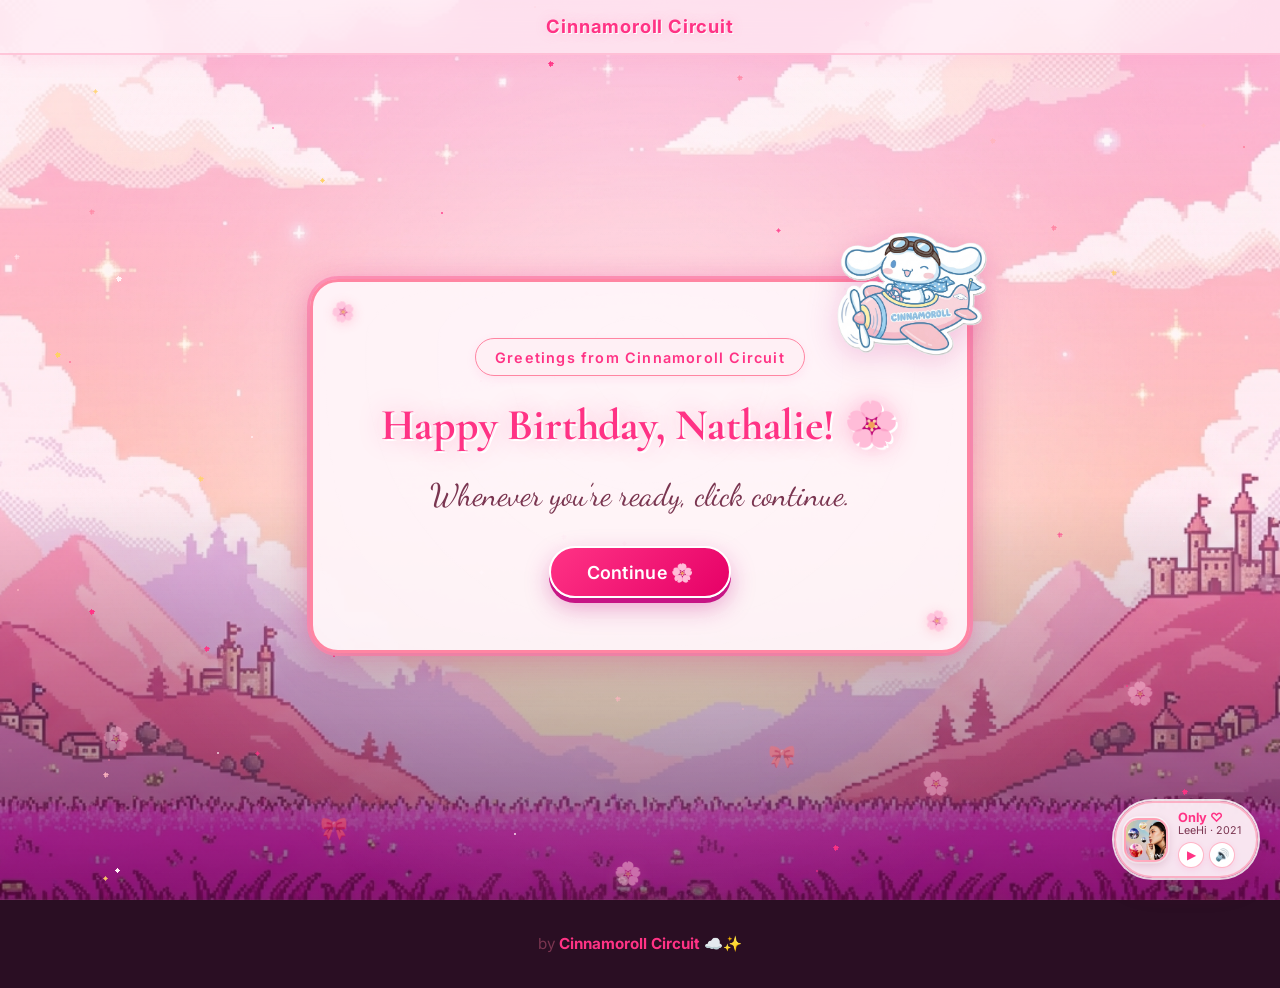
==== commit 5c10672e: "Add files via upload" ====
--- a/index.html
+++ b/index.html
@@ -180,38 +180,68 @@
                     </header>
 
                     <div class="letter-content">
-                        <p class="salutation">Dearest Nathalie,</p>
-
-                        <p>Today is another year of your life, but it’s also a chance to appreciate the person you’ve become and everything that brought you here.</p>
-
-                        <p>There’s something about you that I find difficult to put into words. But I’ll start with this: you’re funny, smart, creative, pretty, a politically aware girlie, and, above all, someone who seems to carry so much love in her. You’ve got all the right ingredients to be astonishing, and somehow, you make it look effortless.</p>
-
-                        <p>You became an inspiration to me. On days when I feel tired or unmotivated, thinking about you somehow makes me want to do better, try harder, and keep moving forward. You never asked to be an inspiration to me. You were simply being yourself, and somehow, that was enough.</p>
-
-                        <p>And then there were moments like...seeing you at the canteen with your friends. Nothing particularly special happened. You’re just there, living your life, and somehow, my day felt a little lighter because I saw you. Maybe that’s how it happened. Little by little, without me even noticing, you’ve somehow ivy-ed your way into my thoughts.</p>
-
-                        <p>Now, the smallest things can remind me of you, a shade of blue, a song, or even something as simple as vanilla and milk.</p>
-
-                        <p>I know I don’t truly know everything about you, and I don’t want to pretend that I do. But from what I’ve seen, I admire the person you are and the person you’re becoming.</p>
-
-                        <p>That’s why, more than anything, I want to see you succeed. I want to see you reach the dreams you’ve worked so hard for. I want to see you become the person you’ve always wanted to be. I want to see you receive the things you’ve spent so much time hoping and working for.</p>
-
-                        <p>Maybe someday, I’ll see you as the future Miss TUPV. Or maybe I’ll see your name among the topnotchers, with RCh proudly beside your name.</p>
-
-                        <p>And when that happens, wherever I am, I’ll be so proud of you.</p>
-
-                        <p>So keep striving. Keep doing the things that make you happy. Keep cooking, baking, playing your guitar, listening to the music you love, chasing your dreams, and being unapologetically yourself.</p>
-
-                        <p>And when life gets difficult, I hope you remember that you’ve already made it through so many things you once thought would be difficult. There is still so much ahead of you, so many places to go, things to experience, people to meet, and dreams to chase. You have a whole future waiting for you.</p>
-
-                        <p>As for me, I’ll remain somewhere in the background. Maybe we’ve crossed paths before. Maybe we know each other through mutual connections. Maybe you’ve seen me without ever realizing it. Or maybe we’ve never actually met. And honestly, that’s the fun part. You may never know.</p>
-
-                        <p>I don’t need you to know who I am. I don’t need anything from you. I just wanted, even if only for a moment, to let you know that someone out there genuinely admires you and is quietly rooting for you.</p>
-
-                        <p>So wherever life takes you, I hope you find happiness there. I hope you get the life you’ve been working toward. I hope you continue to grow into someone you can be proud of. And I hope this birthday is only the beginning of a year filled with beautiful things.</p>
+                        <p class="salutation">Dear Nathalie,</p>
+
+                        <p>Today is another year of your life, but I hope it's also a moment for you to pause and value how far you've come, the person you've become, and everything that has brought you here.</p>
+
+                        <p>There's something about you that I've always found difficult to put into words. But I'll start with this: you're funny, smart, creative, pretty, a politically aware girlie, and, above all, someone who seems to carry so much love in her. You have so many wonderful things about you, and somehow, you carry them so naturally that you probably don't even notice them half the time.</p>
+
+                        <p>Somewhere along the way, you became an inspiration to me. On days when I feel tired or unmotivated, thinking about you makes me want to do a little better, try a little harder, and keep moving forward. You never asked to be an inspiration to me. You were simply being yourself, and somehow, that was enough. Maybe that's what makes it meaningful.</p>
+
+                        <p>There were moments too, like seeing you at the canteen with your friends. Nothing particularly special happened. You were just there, living your life, laughing, and doing your own thing, and somehow, seeing you made an ordinary day feel a little lighter. Maybe that's how it happened. Not all at once, but quietly, in short moments I probably didn't think much about at the time. Little by little, without me even noticing, you somehow ivy-ed your way into my thoughts.</p>
+
+                        <p>Now, the smallest things can remind me of you. A shade of blue, a song, a Cinnamoroll, or even something as simple as vanilla and milk. It's interesting how certain things can suddenly make you think of someone, even when there's no obvious reason why.</p>
+
+                        <p>I know I don't truly know everything about you, and I never want to pretend that I do. What I know is only what I've been fortunate enough to see from a distance. But even from that distance, I've found so many reasons to admire you and the person you're becoming.</p>
+
+                        <p>And more than anything, I hope you succeed.</p>
+
+                        <p>I hope you reach the dreams you've worked so hard for. I hope the things you've spent countless hours studying, practicing, creating, and working toward eventually find their way back to you. Maybe someday, I'll see you as the future Miss TUPV. Maybe I'll see your name among the topnotchers, with RCh proudly beside your name. And if that day comes, wherever I happen to be, I hope I'll get to quietly smile and think about how much you deserve it.</p>
+
+                        <p>Because I think you can.</p>
+
+                        <p>So keep striving. Keep doing the things that make you happy. Keep cooking, baking, playing your guitar, listening to the music you love, chasing your dreams, and being authentically yourself.</p>
+
+                        <p>You don't have to have everything figured out. You don't have to know exactly where every path will lead. Sometimes, all you can do is take the next step and trust that the rest will become clearer along the way. And when life gets difficult, I hope you remember how many difficult things you've already made it through.</p>
+
+                        <p>There will be days when you feel lost. Days when things don't go the way you hoped. Days when you wonder if you're doing enough or if you're getting anywhere at all.</p>
+
+                        <p>When those days come, I hope you're gentle with yourself.</p>
+
+                        <p>You will always find a way, just as you always have.</p>
+
+                        <p>And if you ever feel like you're falling behind, remember that growing doesn't always look like progress. Sometimes it's quiet. Sometimes it's slow. Sometimes you don't realize you've changed until you look back and see how different you are from the person you used to be.</p>
+
+                        <p>Just like flowers, you're capable of blooming beautifully, more than you think. You don't have to rush it.</p>
+
+                        <p>There is still so much ahead of you. So many places you haven't seen, things you haven't experienced, people you haven't met, and dreams you haven't reached yet. There are still so many versions of your life waiting for you. I hope you get to discover them one by one.</p>
+
+                        <p>As for me, I'll remain somewhere in the background. Maybe we've crossed paths before. Maybe we know each other through mutual connections. Maybe you've seen me without ever realizing it. Or maybe we've never actually met. And honestly, I think that's okay. You may never know who I am, and this message doesn't need to change that. I'm not writing this because I expect anything from you. I simply wanted to leave you with a few words that I hope make your birthday a little warmer.</p>
+
+                        <p>Sometimes, you don't need to be part of someone's life to wish them well.</p>
+
+                        <p>Sometimes, it's enough to see someone doing their best and quietly hope that life is kind to them.</p>
+
+                        <p>That's all I really want for you.</p>
+
+                        <p>I hope you find happiness in the little things. I hope you have people around you who make you feel loved and understood. I hope you continue finding things that make you excited to wake up in the morning. I hope the dreams you're chasing eventually become the life you're living.</p>
+
+                        <p>And on the days when they feel far away, I hope you remember that you're still moving toward them.</p>
+
+                        <p>So wherever life takes you, I hope you find something beautiful waiting there.</p>
+
+                        <p>I hope you become someone you're proud of, not because you became perfect, but because you remained true to yourself along the way.</p>
+
+                        <p>I hope you never lose your curiosity, your creativity, your kindness, or the little things that make you who you are.</p>
+
+                        <p>And I hope that somewhere along the way, you stop and realize that you've already become someone worth being proud of.</p>
+
+                        <p>Keep going. Keep growing. Keep blooming.</p>
+
+                        <p>There's no need to rush. Take your time. Find your way. And wherever that way leads, I hope it brings you somewhere you're happy to be.</p>
 
                         <p class="valediction">
-                            Happy Birthday Nathalie,<br>
+                            Happy Birthday, Nathalie.<br>
                             <strong class="signature-handwritten">Cinnamoroll Circuit 💗</strong>
                         </p>
                     </div>
@@ -552,14 +582,6 @@
                         </div>
                     </div>
 
-                </div>
-
-                <!-- Cinnamoroll Lower-Right Scrapbook Companion -->
-                <div class="cin-sticker-scrapbook-corner" aria-hidden="true">
-                    <span class="cin-corner-heart ch1">💗</span>
-                    <span class="cin-corner-heart ch2">💕</span>
-                    <span class="cin-corner-heart ch3">✨</span>
-                    <img src="assets/images/cin_matane.png" alt="Cinnamoroll with heart" draggable="false">
                 </div>
 
                 <!-- Scrapbook Bottom Action / Sweetness Caption -->
--- a/css/style.css
+++ b/css/style.css
@@ -4545,7 +4545,7 @@
 /* ── Cinnamoroll Lower-Right Scrapbook Companion ── */
 .cin-sticker-scrapbook-corner {
   position: absolute;
-  bottom: 4px;
+  bottom: px;
   right: 30px;
   width: 120px;
   z-index: 18;
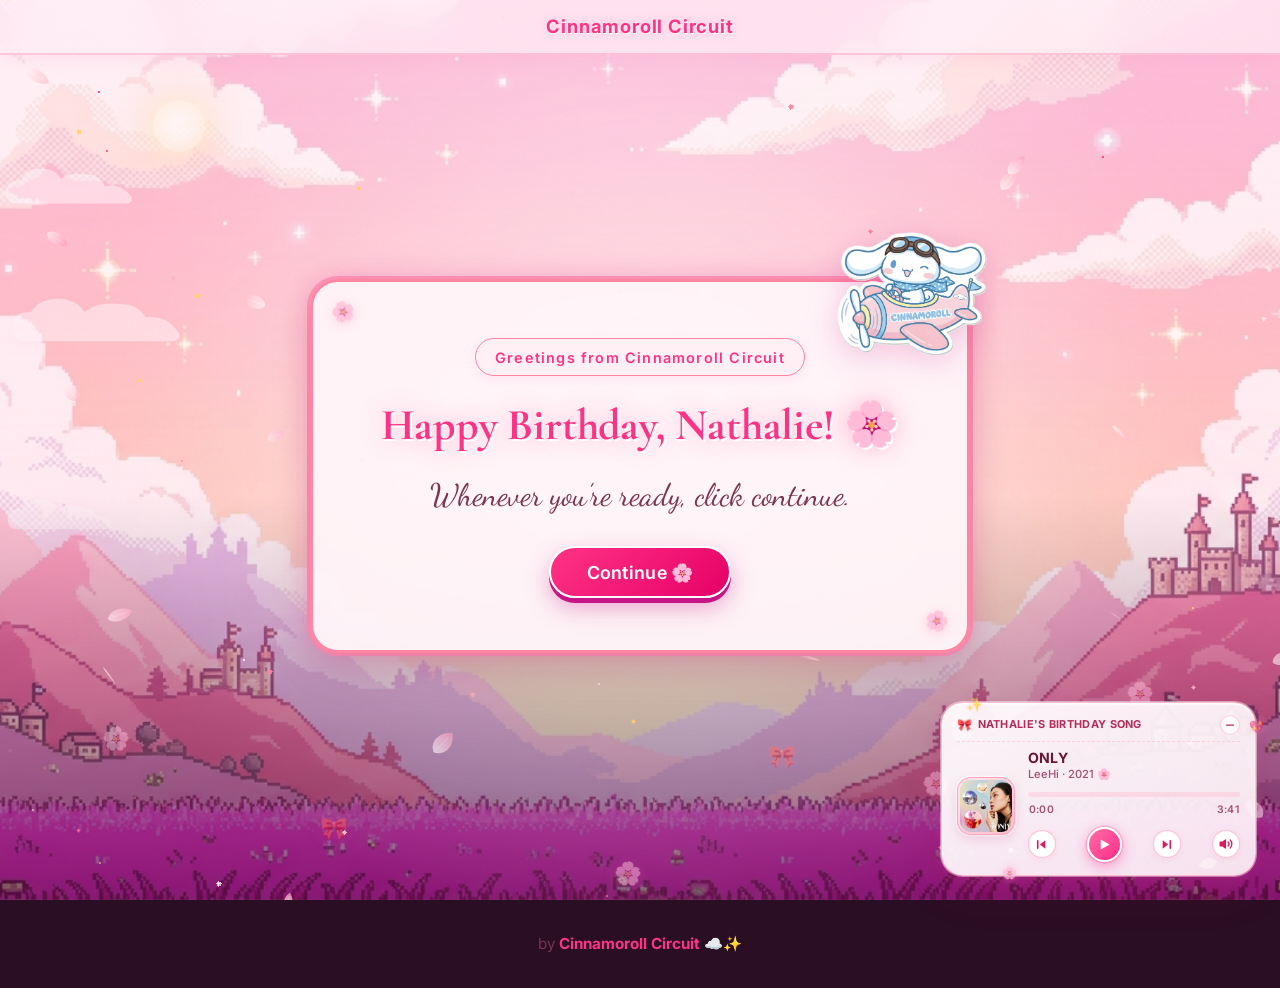
==== commit 56ab01eb: "Add files via upload" ====
--- a/index.html
+++ b/index.html
@@ -1,4 +1,4 @@
-<!DOCTYPE html>
+﻿<!DOCTYPE html>
 <html lang="en">
 
 <head>
@@ -26,6 +26,58 @@
     <audio id="bgAudio" src="assets/audio/birthday.mp3" preload="auto" loop></audio>
 
     <div id="app" class="app">
+
+        <!-- Global Day-to-Night Environmental System (Morning -> Afternoon -> Golden Hour -> Sunset -> Night) -->
+        <div id="dayNightEnvironment" class="day-night-environment env-morning" aria-hidden="true">
+            <div class="env-sky-layer"></div>
+            <div class="env-sun-layer">
+                <div class="env-sun">
+                    <div class="env-sun-corona"></div>
+                    <div class="env-sun-core"></div>
+                    <div class="env-sun-rays"></div>
+                </div>
+            </div>
+            <div class="env-clouds-layer">
+                <div class="env-cloud env-cloud-1">
+                    <svg viewBox="0 0 120 40" class="env-cloud-svg">
+                        <path d="M15 35 Q5 35 5 25 Q5 15 18 15 Q22 5 35 5 Q48 5 52 14 Q60 8 72 10 Q85 10 90 20 Q102 18 110 26 Q116 32 110 35 Z" fill="currentColor"/>
+                    </svg>
+                </div>
+                <div class="env-cloud env-cloud-2">
+                    <svg viewBox="0 0 140 45" class="env-cloud-svg">
+                        <path d="M18 40 Q8 40 8 28 Q8 18 22 18 Q28 8 42 8 Q56 8 62 18 Q72 10 88 12 Q102 12 108 22 Q122 20 130 30 Q138 38 128 40 Z" fill="currentColor"/>
+                    </svg>
+                </div>
+                <div class="env-cloud env-cloud-3">
+                    <svg viewBox="0 0 100 35" class="env-cloud-svg">
+                        <path d="M12 30 Q4 30 4 20 Q4 12 16 12 Q20 4 32 4 Q44 4 48 12 Q56 8 66 10 Q78 10 82 18 Q92 18 96 24 Q98 30 92 30 Z" fill="currentColor"/>
+                    </svg>
+                </div>
+            </div>
+            <div class="env-glow-horizon"></div>
+            <div class="env-golden-aura"></div>
+            <div class="env-night-stars-layer">
+                <span class="env-night-star ens-1">✦</span>
+                <span class="env-night-star ens-2">·</span>
+                <span class="env-night-star ens-3">⭐</span>
+                <span class="env-night-star ens-4">✨</span>
+                <span class="env-night-star ens-5">·</span>
+                <span class="env-night-star ens-6">✦</span>
+                <span class="env-night-star ens-7">⭐</span>
+                <span class="env-night-star ens-8">·</span>
+                <span class="env-night-star ens-9">✨</span>
+            </div>
+            <div class="env-moon-layer">
+                <div class="env-moon-glow"></div>
+                <div class="env-moon">
+                    <svg viewBox="0 0 48 48" class="env-moon-svg">
+                        <path d="M28 4C17 4 8 13 8 24C8 35 17 44 28 44C32 44 36 43 39 40C30 38 23 30 23 20C23 13 27 7 33 4C31 4 29 4 28 4Z" fill="#FFF4D0"/>
+                        <circle cx="17" cy="19" r="1.5" fill="#FFE5A3" opacity="0.7"/>
+                        <circle cx="21" cy="29" r="2" fill="#FFE5A3" opacity="0.6"/>
+                    </svg>
+                </div>
+            </div>
+        </div>
 
         <!-- Floating Ambient Pixel Sparkles & Falling Sakura Canvas -->
         <canvas id="sakuraCanvas" class="sakura-canvas" aria-hidden="true"></canvas>
@@ -166,7 +218,6 @@
                         <span class="stamp-seal-sparkle">✨</span>
                     </div>
                     
-                    
                     <!-- Cinnamoroll Letter Companion (Peeking from bottom corner) -->
                     <!-- Dancing Heart Cinnamoroll Sticker -->
                     <div class="cin-sticker cin-sticker-dancing" aria-hidden="true">
@@ -175,90 +226,85 @@
 
                     <header class="letter-header">
                         <span class="letter-badge">From: Cinnamoroll Circuit 💌 🌸</span>
-                        <h2 id="letter-title">Happy Birthday Nathalie! 🌸</h2>
+                        <h2 id="letter-title">Happy Birthday Nathalie</h2>
                         <time class="letter-date" datetime="2026-01-01">09-21-2026</time>
                     </header>
 
                     <div class="letter-content">
                         <p class="salutation">Dear Nathalie,</p>
 
-                        <p>Today is another year of your life, but I hope it's also a moment for you to pause and value how far you've come, the person you've become, and everything that has brought you here.</p>
-
-                        <p>There's something about you that I've always found difficult to put into words. But I'll start with this: you're funny, smart, creative, pretty, a politically aware girlie, and, above all, someone who seems to carry so much love in her. You have so many wonderful things about you, and somehow, you carry them so naturally that you probably don't even notice them half the time.</p>
-
-                        <p>Somewhere along the way, you became an inspiration to me. On days when I feel tired or unmotivated, thinking about you makes me want to do a little better, try a little harder, and keep moving forward. You never asked to be an inspiration to me. You were simply being yourself, and somehow, that was enough. Maybe that's what makes it meaningful.</p>
-
-                        <p>There were moments too, like seeing you at the canteen with your friends. Nothing particularly special happened. You were just there, living your life, laughing, and doing your own thing, and somehow, seeing you made an ordinary day feel a little lighter. Maybe that's how it happened. Not all at once, but quietly, in short moments I probably didn't think much about at the time. Little by little, without me even noticing, you somehow ivy-ed your way into my thoughts.</p>
-
-                        <p>Now, the smallest things can remind me of you. A shade of blue, a song, a Cinnamoroll, or even something as simple as vanilla and milk. It's interesting how certain things can suddenly make you think of someone, even when there's no obvious reason why.</p>
-
-                        <p>I know I don't truly know everything about you, and I never want to pretend that I do. What I know is only what I've been fortunate enough to see from a distance. But even from that distance, I've found so many reasons to admire you and the person you're becoming.</p>
+                        <p>Happy birthday.</p>
+
+                        <p>Today is another year of your life, and I hope it’s also a moment for you to reflect and value how far you’ve come, the person you’ve become, and everything that has brought you here.</p>
+
+                        <p>There’s something about you that I’ve always found difficult to put into words. But I’ll start with this: you’re funny, smart, creative, pretty, a politically aware girlie, and, above all, someone who seems to carry so much love in her. There are so many beautiful things about you, and you carry them so effortlessly that you probably don’t even realize how special they are.</p>
+
+                        <p>Somewhere along the way, you became an inspiration to me. On days when I feel tired or unmotivated, thinking about you makes me want to do a little better, try a little harder, and keep moving forward. You never asked to be an inspiration to me. You were simply being yourself, and somehow, that was enough. Maybe that’s what makes it meaningful.</p>
+
+                        <p>There were moments too, like seeing you at the canteen with your friends. Nothing particularly special happened. You were just there, living your life, laughing, and doing your own thing, and seeing you made an ordinary day feel a little lighter. Maybe that’s how it happened. It happened bit by bit, in a way I barely noticed. Little by little, without me even noticing, you somehow ivy-ed your way into my thoughts.</p>
+
+                        <p>Now, the smallest things can remind me of you. A shade of blue, a song, a Cinnamoroll, or even something as simple as vanilla and milk. Sometimes, the smallest things make you think of a person for no clear reason.</p>
+
+                        <p>I know I don’t truly know everything about you, and I never want to pretend that I do. What I know is only what I’ve been fortunate enough to see from a distance. But even from that distance, I’ve found so many reasons to admire you and the person you’re becoming.</p>
 
                         <p>And more than anything, I hope you succeed.</p>
 
-                        <p>I hope you reach the dreams you've worked so hard for. I hope the things you've spent countless hours studying, practicing, creating, and working toward eventually find their way back to you. Maybe someday, I'll see you as the future Miss TUPV. Maybe I'll see your name among the topnotchers, with RCh proudly beside your name. And if that day comes, wherever I happen to be, I hope I'll get to quietly smile and think about how much you deserve it.</p>
+                        <p>I hope you reach the dreams you’ve worked so hard for. I hope the things you’ve spent countless hours studying, practicing, creating, and working toward eventually find their way back to you. Maybe someday, I’ll see you as the future Miss TUPV. Maybe I’ll see your name among the topnotchers, with RCh proudly beside your name. If that day ever comes, wherever life finds me, I hope I’ll get to see it, knowing you deserve every bit of it.</p>
 
                         <p>Because I think you can.</p>
 
                         <p>So keep striving. Keep doing the things that make you happy. Keep cooking, baking, playing your guitar, listening to the music you love, chasing your dreams, and being authentically yourself.</p>
 
-                        <p>You don't have to have everything figured out. You don't have to know exactly where every path will lead. Sometimes, all you can do is take the next step and trust that the rest will become clearer along the way. And when life gets difficult, I hope you remember how many difficult things you've already made it through.</p>
-
-                        <p>There will be days when you feel lost. Days when things don't go the way you hoped. Days when you wonder if you're doing enough or if you're getting anywhere at all.</p>
-
-                        <p>When those days come, I hope you're gentle with yourself.</p>
+                        <p>You don’t have to have everything figured out. You don’t have to know exactly where every path will lead. Sometimes, all you can do is take the next step and trust that the rest will become clearer along the way. And when life gets difficult, I hope you remember how many difficult things you’ve already made it through.</p>
+
+                        <p>There will be days when you feel lost. Days when things don’t go the way you hoped. Days when you wonder if you’re doing enough or if you’re getting anywhere at all.</p>
+
+                        <p>When those days arrive, I hope you treat yourself kindly.</p>
 
                         <p>You will always find a way, just as you always have.</p>
 
-                        <p>And if you ever feel like you're falling behind, remember that growing doesn't always look like progress. Sometimes it's quiet. Sometimes it's slow. Sometimes you don't realize you've changed until you look back and see how different you are from the person you used to be.</p>
-
-                        <p>Just like flowers, you're capable of blooming beautifully, more than you think. You don't have to rush it.</p>
-
-                        <p>There is still so much ahead of you. So many places you haven't seen, things you haven't experienced, people you haven't met, and dreams you haven't reached yet. There are still so many versions of your life waiting for you. I hope you get to discover them one by one.</p>
-
-                        <p>As for me, I'll remain somewhere in the background. Maybe we've crossed paths before. Maybe we know each other through mutual connections. Maybe you've seen me without ever realizing it. Or maybe we've never actually met. And honestly, I think that's okay. You may never know who I am, and this message doesn't need to change that. I'm not writing this because I expect anything from you. I simply wanted to leave you with a few words that I hope make your birthday a little warmer.</p>
-
-                        <p>Sometimes, you don't need to be part of someone's life to wish them well.</p>
-
-                        <p>Sometimes, it's enough to see someone doing their best and quietly hope that life is kind to them.</p>
-
-                        <p>That's all I really want for you.</p>
-
-                        <p>I hope you find happiness in the little things. I hope you have people around you who make you feel loved and understood. I hope you continue finding things that make you excited to wake up in the morning. I hope the dreams you're chasing eventually become the life you're living.</p>
-
-                        <p>And on the days when they feel far away, I hope you remember that you're still moving toward them.</p>
-
-                        <p>So wherever life takes you, I hope you find something beautiful waiting there.</p>
-
-                        <p>I hope you become someone you're proud of, not because you became perfect, but because you remained true to yourself along the way.</p>
-
-                        <p>I hope you never lose your curiosity, your creativity, your kindness, or the little things that make you who you are.</p>
-
-                        <p>And I hope that somewhere along the way, you stop and realize that you've already become someone worth being proud of.</p>
+                        <p>And if you ever feel like you’re falling behind, remember that growing doesn’t always look like progress. Sometimes, you don’t notice the change until you look back and see how different you are from the person you used to be.</p>
+
+                        <p>Just like flowers, you’re capable of blooming beautifully, more than you think.</p>
+
+                        <p>You don’t have to rush it.</p>
+
+                        <p>There is still so much ahead of you. So many places you haven’t seen, things you haven’t experienced, people you haven’t met, and dreams you haven’t reached yet. There are still so many versions of your life waiting for you. I hope you get to discover them one by one.</p>
+
+                        <p>As for me, I’ll stay in the background. Maybe we’ve crossed paths, or maybe we haven’t. Maybe you’ve seen me before, or maybe I’m just a stranger. That’s okay. You don’t need to know who I am, and this message isn’t meant to change that. I just wanted to share a few words that might make your birthday a little brighter.</p>
+
+                        <p>Sometimes, you don’t have to be involved in someone’s life to wish them well. Simply seeing them do their best is reason enough to hope good things come their way.</p>
+
+                        <p>That’s all I really want for you.</p>
+
+                        <p>May you find happiness in everyday moments. May you be supported by those who love and understand you. May you keep finding inspiration or reasons to be excited every morning. And may the dreams you follow become your reality. And on the days when they feel far away, I hope you remember that you’re still moving towards them.</p>
+
+                        <p>No matter where life takes you, may you always find beauty along the way. Let your pride come not from chasing perfection, but from remaining true to yourself. Cherish your curiosity, creativity, kindness, and all the little things that make you uniquely you. And as you move forward, remember to pause and appreciate just how much you’ve grown and the person you’ve become.</p>
 
                         <p>Keep going. Keep growing. Keep blooming.</p>
 
-                        <p>There's no need to rush. Take your time. Find your way. And wherever that way leads, I hope it brings you somewhere you're happy to be.</p>
+                        <p>There’s no need to rush. Take your time. Find your way. And wherever that way leads, I hope it brings you somewhere you’re happy to be.</p>
 
                         <p class="valediction">
-                            Happy Birthday, Nathalie.<br>
+                            Happy birthday, Nathalie.<br>
                             <strong class="signature-handwritten">Cinnamoroll Circuit 💗</strong>
                         </p>
                     </div>
 
-                                            <div class="secret-confession-note" aria-label="A quiet thought">
-                            <span class="secret-pin">📎</span>
-                            <span class="secret-text">“from someone who admires you, but you’ll never know who.”</span>
-                            <span class="secret-author">— Cinnamoroll Circuit ☁️</span>
-                        </div>
+                    <div class="secret-confession-note" aria-label="A quiet thought">
+                        <span class="secret-pin">📎</span>
+                        <span class="secret-text">“from someone who admires you, but you’ll never know who.”</span>
+                        <span class="secret-author">— Cinnamoroll Circuit ☁️</span>
+                    </div>
 
                     <div class="letter-footer">
                         <button id="nextToPhotosBtn" class="primary-button inline-btn" type="button">
-                            One more thing… ✨
+                            One more thing...
                         </button>
                     </div>
                 </article>
             </section>
+
 
             <!-- 4. REPLACED PHOTO EXPERIENCE (3 Single Photos) -->
             <section id="photos" class="section-container" aria-labelledby="photos-title" style="display: none;">
@@ -592,77 +638,363 @@
                 </div>
             </section>
 
-            <!-- 5. DESSERT SHOP SECTION (Korean Café Style) -->
-            <section id="dessert" class="section-container" aria-labelledby="dessert-title" style="display: none;">
-                <div class="dessert-shop-container">
-                    <div class="card-glow-aura" aria-hidden="true"></div>
-                    <div class="card-corner-sakura cc-tl" aria-hidden="true">🌸</div>
-                    <div class="card-ribbon">🎀</div>
-
-                    <header class="dessert-header">
-                        <span class="dessert-badge">Cinnamoroll Café 🍰 ☕</span>
-                        <h2 id="dessert-title">Sweet Birthday Treats 🧁</h2>
-                        <p class="dessert-subtitle">Pick something sweet for your special day!</p>
+            <!-- 5. Birthday Cafe (CAFÉ SECTION) -->
+            <section id="dessert" class="section-container cafe-section" aria-labelledby="dessert-title" style="display: none;">
+
+                <!-- ── PHASE 1: Pixel Café Entrance Sign ── -->
+                <div class="cafe-entrance" id="cafeEntrance" aria-hidden="true">
+                    <div class="cafe-sign-string"></div>
+                    <div class="cafe-sign-board pixel-sign-board" role="img" aria-label="A Little Something for You — Open">
+                        <span class="cafe-sign-title">♡ Cinnamoroll Cafe ♡</span>
+                        <span class="cafe-sign-subtitle">Pick whichever one feels right today.</span>
+                        <span class="cafe-sign-open">[ OPEN ♡ ]</span>
+                    </div>
+                    <div class="cafe-entrance-particles" id="cafeEntranceParticles" aria-hidden="true"></div>
+                </div>
+
+                <!-- ── PHASE 2: Main Pixel Café Scene ── -->
+                <div class="cafe-scene pixel-cafe-scene" id="cafeScene">
+
+                    <!-- Layer 1: Pixel Room Backdrop (Back Layer) -->
+                    <div class="pixel-room-backdrop" aria-hidden="true">
+                        <!-- Upper Pastel Pixel Wall & Molding -->
+                        <div class="pixel-wall-upper">
+                            <div class="pixel-wall-trim"></div>
+                            <div class="pixel-wall-pattern"></div>
+                        </div>
+
+                        <!-- Pixel Wall Wainscoting (Lower Panel) -->
+                        <div class="pixel-wall-wainscot">
+                            <div class="wainscot-rail"></div>
+                            <div class="wainscot-panels">
+                                <span class="wp-seg"></span>
+                                <span class="wp-seg"></span>
+                                <span class="wp-seg"></span>
+                                <span class="wp-seg"></span>
+                                <span class="wp-seg"></span>
+                                <span class="wp-seg"></span>
+                            </div>
+                        </div>
+
+                        <!-- Large Pixel-Art Café Window looking outside -->
+                        <div class="pixel-cafe-window">
+                            <div class="pixel-window-outer-frame">
+                                <div class="pixel-window-sky-view">
+                                    <div class="pixel-sunbeam-cluster"></div>
+                                    <div class="pixel-cloud pcloud-1"></div>
+                                    <div class="pixel-cloud pcloud-2"></div>
+                                    <div class="pixel-distant-hills"></div>
+                                    <div class="pixel-distant-tree tree-left"></div>
+                                    <div class="pixel-distant-tree tree-right"></div>
+                                    <!-- Drifting Cherry Blossom Petals Outside Window -->
+                                    <div class="pixel-window-petals">
+                                        <span class="win-petal wp-1"></span>
+                                        <span class="win-petal wp-2"></span>
+                                        <span class="win-petal wp-3"></span>
+                                        <span class="win-petal wp-4"></span>
+                                    </div>
+                                </div>
+                                <!-- Stepped Window Panes -->
+                                <div class="pixel-window-mullions">
+                                    <div class="mullion-v"></div>
+                                    <div class="mullion-h"></div>
+                                </div>
+                                <!-- Window Sill & Flower Planter Box -->
+                                <div class="pixel-window-sill">
+                                    <div class="pixel-planter-box">
+                                        <span class="px-flower pf-1">🌸</span>
+                                        <span class="px-flower pf-2">🌷</span>
+                                        <span class="px-flower pf-3">🌸</span>
+                                    </div>
+                                </div>
+                                <div class="pixel-curtain curtain-left"></div>
+                                <div class="pixel-curtain curtain-right"></div>
+                            </div>
+                        </div>
+
+                        <!-- Hanging Pixel Pendant Lamps with Stepped Glow Clusters -->
+                        <div class="pixel-hanging-lamps">
+                            <div class="pixel-lamp lamp-left">
+                                <span class="lamp-pixel-cord"></span>
+                                <span class="lamp-pixel-shade"></span>
+                                <span class="lamp-pixel-bulb"></span>
+                                <span class="lamp-pixel-glow"></span>
+                            </div>
+                            <div class="pixel-lamp lamp-right">
+                                <span class="lamp-pixel-cord"></span>
+                                <span class="lamp-pixel-shade"></span>
+                                <span class="lamp-pixel-bulb"></span>
+                                <span class="lamp-pixel-glow"></span>
+                            </div>
+                        </div>
+
+                        <!-- Pixel Party Bunting / Garland -->
+                        <div class="pixel-bunting-garland">
+                            <span class="px-flag pf-pink"></span>
+                            <span class="px-flag pf-cream"></span>
+                            <span class="px-flag pf-blue"></span>
+                            <span class="px-flag pf-pink"></span>
+                            <span class="px-flag pf-gold"></span>
+                            <span class="px-flag pf-rose"></span>
+                            <span class="px-flag pf-blue"></span>
+                        </div>
+
+                        <!-- Wooden Plank Floor with Stepped Seams -->
+                        <div class="pixel-floor-planks">
+                            <div class="floor-plank-seam s1"></div>
+                            <div class="floor-plank-seam s2"></div>
+                            <div class="floor-plank-seam s3"></div>
+                        </div>
+                    </div>
+
+                    <!-- Layer 2: Pixel Café Shelves, Props & Middle Layer -->
+                    <div class="pixel-cafe-middle-layer" aria-hidden="true">
+                        <!-- Left Pixel Shelf -->
+                        <div class="pixel-shelf shelf-left">
+                            <div class="shelf-pixel-plank"></div>
+                            <div class="shelf-pixel-items">
+                                <!-- Miniature Coffee Machine with Steam Pixels -->
+                                <div class="pixel-coffee-machine" title="pixel coffee machine">
+                                    <div class="pcm-top"></div>
+                                    <div class="pcm-body"></div>
+                                    <div class="pcm-spout"></div>
+                                    <div class="pcm-steam">♨</div>
+                                </div>
+                                <!-- Stacked Pastel Cups -->
+                                <div class="pixel-stacked-cups">
+                                    <span class="px-cup cup-top">☕</span>
+                                    <span class="px-cup cup-btm">☕</span>
+                                </div>
+                                <!-- Potted Plant -->
+                                <div class="pixel-potted-plant">
+                                    <span class="px-pot"></span>
+                                    <span class="px-leaf">🌱</span>
+                                </div>
+                            </div>
+                        </div>
+
+                        <!-- Right Pixel Shelf -->
+                        <div class="pixel-shelf shelf-right">
+                            <div class="shelf-pixel-plank"></div>
+                            <div class="shelf-pixel-items">
+                                <!-- Subtle Cinnamoroll Easter Egg Detail -->
+                                <div class="pixel-cinna-item" title="tiny Cinnamoroll helper ♡">
+                                    <span class="pcinna-ear-l"></span>
+                                    <span class="pcinna-head">☁️</span>
+                                    <span class="pcinna-ear-r"></span>
+                                    <span class="pcinna-cheeks"></span>
+                                </div>
+                                <!-- Pastry Bell Jar Display -->
+                                <div class="pixel-pastry-jar">
+                                    <div class="jar-dome"></div>
+                                    <span class="jar-mini-treat">🧁</span>
+                                    <div class="jar-stand"></div>
+                                </div>
+                                <!-- Tiny Stacked Plates -->
+                                <div class="pixel-stacked-plates">
+                                    <span class="px-plate pl-1"></span>
+                                    <span class="px-plate pl-2"></span>
+                                </div>
+                            </div>
+                        </div>
+
+                        <!-- Framed Pixel Art on Walls -->
+                        <div class="pixel-wall-frame frame-left">
+                            <div class="px-frame-border">
+                                <span class="px-frame-icon">☕</span>
+                            </div>
+                        </div>
+                        <div class="pixel-wall-frame frame-right">
+                            <div class="px-frame-border">
+                                <span class="px-frame-icon">🍰</span>
+                            </div>
+                        </div>
+
+                        <!-- Tiny Pixel Specials Chalkboard Note -->
+                        <div class="cafe-specials-note pixel-specials-board">
+                            <div class="specials-tape"></div>
+                            <span class="specials-title">♡ Cinnamorolls Café ♡</span>
+                            <span class="specials-subtitle">TODAY'S SPECIALS</span>
+                            <div class="specials-divider">· · · · · · · · ·</div>
+                            <span class="specials-item">· Nathalie</span>
+                            <span class="specials-item">· @deardiavy</span>
+                            <span class="specials-item">· Olivia Rodrigo/One Direction girlie </span>
+                            <span class="specials-tagline"> baked fresh for our favorite customer </span>
+                        </div>
+
+                        <!-- Environmental Pixel Sparkles & Petals -->
+                        <div class="pixel-env-prop prop-pixel-star ps-1">✦</div>
+                        <div class="pixel-env-prop prop-pixel-star ps-2">✦</div>
+                        <div class="pixel-env-prop prop-pixel-heart ph-1">♡</div>
+                        <div class="pixel-env-prop prop-pixel-heart ph-2">♡</div>
+                        <div class="pixel-env-prop prop-pixel-cherry pc-1">🍒</div>
+                        <div class="pixel-env-prop prop-pixel-berry pb-1">🍓</div>
+                    </div>
+
+                    <!-- Ambient layer for floating sparkle pixels -->
+                    <div class="cafe-ambient-layer" id="cafeAmbient" aria-hidden="true"></div>
+
+                    <!-- Top Header & Permanent Hanging Pixel Sign -->
+                    <header class="cafe-scene-header">
+                        <div class="cafe-mini-hanging-sign" aria-hidden="true">
+                            <span class="sign-cord"></span>
+                            <div class="sign-tag">
+                                <span class="sign-name">Cinnamoroll's Café</span>
+                                <span class="sign-status">OPEN ♡</span>
+                            </div>
+                        </div>
+                        <div class="cafe-hint-wrapper" id="cafeDiscoveryHint" aria-live="polite">
+                            <p class="hint-line-main">Cinnamoroll's Café</p>
+                            <p class="hint-line-sub">Pick whichever treat feels right today. ♡</p>
+                        </div>
                     </header>
 
-                    <!-- Dessert Menu Grid -->
-                    <div class="dessert-menu-grid" role="radiogroup" aria-label="Birthday Dessert Menu">
-                        <button class="dessert-item-btn" type="button" data-dessert="milk" role="radio" aria-checked="false" aria-label="Vanilla Milk">
-                            <span class="dessert-icon">🥛</span>
-                            <span class="dessert-name">Vanilla Milk</span>
-                            <span class="dessert-sparkle" aria-hidden="true">✨</span>
+                    <!-- Layer 3: Organic Cozy Café Treats Presentation Layer -->
+                    <div class="cafe-treats-layer" id="cafeTreatsLayer" role="group" aria-label="Cinnamorolls Café Treats — tap each treat to reveal its message">
+
+                        <!-- 1. 🍫 Chocolate (Top Left) -->
+                        <button class="cafe-treat treat-chocolate-station" data-treat="chocolate"
+                                aria-label="Chocolate — for the days that feel a little too heavy"
+                                style="--pos-x: 23%; --pos-y: 22%; --rot: -3deg;">
+                            <div class="station-mat mat-washi-strip" aria-hidden="true">
+                                <div class="mat-washi washi-tl"></div>
+                            </div>
+                            <div class="treat-visual" aria-hidden="true">
+                                <img class="treat-sticker-img" src="assets/images/cafe/sticker_chocolate.png" alt="Chocolate sticker" draggable="false">
+                                <div class="treat-sparkle-halo"></div>
+                            </div>
+                            <div class="treat-card-pill">
+                                <span class="treat-card-title">Chocolate</span>
+                                <span class="treat-card-desc">for the days that feel a little too heavy</span>
+                            </div>
+                            <span class="treat-found-mark" aria-hidden="true">opened ♡</span>
                         </button>
 
-                        <button class="dessert-item-btn" type="button" data-dessert="cake" role="radio" aria-checked="false" aria-label="Strawberry Cake">
-                            <span class="dessert-icon">🍰</span>
-                            <span class="dessert-name">Strawberry Cake</span>
-                            <span class="dessert-sparkle" aria-hidden="true">🍓</span>
+                        <!-- 2. 🍪 Heart Cookie (Top Right) -->
+                        <button class="cafe-treat treat-cookie-station" data-treat="cookie"
+                                aria-label="Cookie — for when you need a little reminder that you're loved"
+                                style="--pos-x: 77%; --pos-y: 22%; --rot: 3deg;">
+                            <div class="station-mat mat-torn-kraft" aria-hidden="true">
+                                <div class="mat-washi washi-tr"></div>
+                            </div>
+                            <div class="treat-visual" aria-hidden="true">
+                                <img class="treat-sticker-img" src="assets/images/cafe/sticker_cookie.png" alt="Cookie sticker" draggable="false">
+                                <div class="treat-sparkle-halo"></div>
+                            </div>
+                            <div class="treat-card-pill">
+                                <span class="treat-card-title">Cookie</span>
+                                <span class="treat-card-desc">for when you need a little reminder that you're loved</span>
+                            </div>
+                            <span class="treat-found-mark" aria-hidden="true">opened ♡</span>
                         </button>
 
-                        <button class="dessert-item-btn" type="button" data-dessert="cookie" role="radio" aria-checked="false" aria-label="Cookie">
-                            <span class="dessert-icon">🍪</span>
-                            <span class="dessert-name">Cookie</span>
-                            <span class="dessert-sparkle" aria-hidden="true">💕</span>
+                        <!-- 3. 🍓 Strawberry Shortcake (Center/Mid Left) -->
+                        <button class="cafe-treat treat-shortcake-station" data-treat="shortcake"
+                                aria-label="Strawberry Shortcake — for when life could use a little sweetness"
+                                style="--pos-x: 19%; --pos-y: 56%; --rot: -2deg;">
+                            <div class="station-mat mat-ceramic-plate" aria-hidden="true">
+                                <span class="mat-deco-icon">🍓</span>
+                            </div>
+                            <div class="treat-visual" aria-hidden="true">
+                                <img class="treat-sticker-img" src="assets/images/cafe/sticker_shortcake.png" alt="Strawberry shortcake sticker" draggable="false">
+                                <div class="treat-sparkle-halo"></div>
+                            </div>
+                            <div class="treat-card-pill">
+                                <span class="treat-card-title">Strawberry Shortcake</span>
+                                <span class="treat-card-desc">for when life could use a little sweetness</span>
+                            </div>
+                            <span class="treat-found-mark" aria-hidden="true">opened ♡</span>
                         </button>
 
-                        <button class="dessert-item-btn" type="button" data-dessert="donut" role="radio" aria-checked="false" aria-label="Donut">
-                            <span class="dessert-icon">🍩</span>
-                            <span class="dessert-name">Donut</span>
-                            <span class="dessert-sparkle" aria-hidden="true">🌸</span>
+                        <!-- 4. 🍰 Birthday Cake (Centerpiece Hero — Center / Lower Center) -->
+                        <button class="cafe-treat treat-cake-station treat-centerpiece" data-treat="cake"
+                                aria-label="Birthday Cake — for today — because you deserve to celebrate"
+                                style="--pos-x: 50%; --pos-y: 44%; --rot: 0deg;">
+                            <div class="station-mat mat-doily-large" aria-hidden="true">
+                                <div class="mat-sparkle-ring"></div>
+                                <span class="mat-deco-icon cake-crown">👑</span>
+                            </div>
+                            <div class="treat-visual" aria-hidden="true">
+                                <img class="treat-sticker-img treat-cake-img" src="assets/images/cafe/sticker_cake.png" alt="Birthday cake centerpiece sticker" draggable="false">
+                                <div class="treat-sparkle-halo treat-cake-halo"></div>
+                            </div>
+                            <div class="treat-card-pill centerpiece-pill">
+                                <span class="treat-card-badge">✨ TODAY'S SPECIAL ✨</span>
+                                <span class="treat-card-title">Birthday Cake</span>
+                                <span class="treat-card-desc">for today, because you deserve to celebrate</span>
+                            </div>
+                            <span class="treat-found-mark" aria-hidden="true">celebrated ♡</span>
                         </button>
 
-                        <button class="dessert-item-btn" type="button" data-dessert="cocoa" role="radio" aria-checked="false" aria-label="Hot Chocolate">
-                            <span class="dessert-icon">☕</span>
-                            <span class="dessert-name">Hot Chocolate</span>
-                            <span class="dessert-sparkle" aria-hidden="true">☁️</span>
+                        <!-- 5. 🧁 Cupcake (Center/Mid Right) -->
+                        <button class="cafe-treat treat-cupcake-station" data-treat="cupcake"
+                                aria-label="Cupcake — for when you need a tiny reason to smile"
+                                style="--pos-x: 81%; --pos-y: 56%; --rot: 2deg;">
+                            <div class="station-mat mat-scallop-doily" aria-hidden="true">
+                                <span class="mat-deco-icon">✨</span>
+                            </div>
+                            <div class="treat-visual" aria-hidden="true">
+                                <img class="treat-sticker-img" src="assets/images/cafe/sticker_cupcake.png" alt="Cupcake sticker" draggable="false">
+                                <div class="treat-sparkle-halo"></div>
+                            </div>
+                            <div class="treat-card-pill">
+                                <span class="treat-card-title">Cupcake</span>
+                                <span class="treat-card-desc">for when you need a tiny reason to smile</span>
+                            </div>
+                            <span class="treat-found-mark" aria-hidden="true">opened ♡</span>
                         </button>
-                    </div>
-
-                    <!-- Dynamic Dessert Message Card -->
-                    <div class="dessert-message-card" id="dessertMessageCard" aria-live="polite">
-                        <div class="dessert-msg-empty" id="dessertMsgPlaceholder">
-                            <span>Tap any dessert to reveal a message ♡</span>
-                        </div>
-                        <div class="dessert-msg-content" id="dessertMsgContent" style="display: none;">
-                            <span class="dessert-msg-icon" id="dessertMsgIcon">🍰</span>
-                            <h3 class="dessert-msg-title" id="dessertMsgTitle">Strawberry Cake</h3>
-                            <p class="dessert-msg-text" id="dessertMsgText">A special slice of sweetness for a day that celebrates someone as wonderful as you! 🍰🍓</p>
-                        </div>
-                    </div>
-
-                    <!-- Continue Button -->
-                    <div class="dessert-footer">
-                        <button id="dessertToBouquetBtn" class="primary-button dessert-continue-btn" type="button">
-                            Something sweet before the next surprise ♡
+
+                        <!-- 6. 🧋 Birthday Drink (Bottom Center) -->
+                        <button class="cafe-treat treat-drink-station" data-treat="drink"
+                                aria-label="Birthday Drink — for when you need to slow down for a while"
+                                style="--pos-x: 50%; --pos-y: 82%; --rot: -1deg;">
+                            <div class="station-mat mat-scallop-coaster" aria-hidden="true">
+                                <div class="mat-washi washi-bl"></div>
+                            </div>
+                            <div class="treat-visual" aria-hidden="true">
+                                <img class="treat-sticker-img" src="assets/images/cafe/sticker_drink.png" alt="Birthday drink sticker" draggable="false">
+                                <div class="treat-sparkle-halo"></div>
+                            </div>
+                            <div class="treat-card-pill">
+                                <span class="treat-card-title">Birthday Drink</span>
+                                <span class="treat-card-desc">for when you need to slow down for a while</span>
+                            </div>
+                            <span class="treat-found-mark" aria-hidden="true">opened ♡</span>
                         </button>
-                    </div>
-                </div>
+
+                    </div><!-- /.cafe-treats-layer -->
+
+                    <!-- Layer 4: Pop-up / Unfolding Scrapbook Message Note with Cinnamoroll Helper -->
+                    <div class="cafe-note-panel" id="cafeNotePanel" aria-live="polite" aria-label="Secret message" style="display:none;"></div>
+
+                    <!-- Layer 5: Continue Action Button (Reveals after opening at least 1 treat) -->
+                    <div class="cafe-continue-wrap" id="cafeContinueWrap" style="display:none;" aria-live="polite">
+                        <button id="dessertToBouquetBtn" class="cafe-continue-btn" type="button"
+                                aria-label="Continue to the next surprise">
+                            <span>Next</span> <span class="btn-icon">🌸</span>
+                        </button>
+                    </div>
+
+                </div><!-- /.cafe-scene -->
+
+                <!-- Screen-reader only title -->
+                <h2 id="dessert-title" class="sr-only">Happy Birthday Nathalie</h2>
+
             </section>
 
             <!-- 6. CINEMATIC ANIMATED BOUQUET (Spacious Dome Layout - Zero Flower Intersections) -->
             <section id="bouquet" class="section-container" aria-labelledby="bouquet-title" style="display: none;">
                 <div class="bouquet-stage">
-                    
+
+                    <!-- Golden-hour sun glow disc behind bouquet -->
+                    <div class="bouquet-sun-glow" aria-hidden="true"></div>
+
+                    <!-- Scrapbook paper grain texture overlay -->
+                    <div class="bouquet-paper-grain" aria-hidden="true"></div>
+
+                    <!-- Warm stardust particles -->
+                    <div id="bouquetStardust" class="bouquet-stardust" aria-hidden="true"></div>
+
                     <!-- Soft Ambient Illuminated Glow behind Bouquet -->
                     <div class="bouquet-ambient-glow"></div>
 
@@ -806,22 +1138,39 @@
         <circle cx="300" cy="270" r="2.2" fill="#FFF0F5" class="star-dust sd7" />
     </g>
 
-    <!-- Sakura Blossom Bloom Additions -->
-    <g class="flower F-sakura F-sakura-1" style="transform-origin: 165px 145px;">
+    <!-- Sakura Blossom Bloom Additions (clickable flowers) -->
+    <g class="flower F-sakura F-sakura-1 flower-group" role="button" tabindex="0"
+       aria-label="Pink cherry blossom" data-compliment="you have such a lovely smile ♡"
+       style="transform-origin: 165px 145px;">
         <path d="M165,135 C160,122 170,122 165,135 Z M175,140 C188,135 188,145 175,140 Z M172,152 C180,162 170,166 172,152 Z M158,152 C150,166 140,162 158,152 Z M155,140 C142,145 142,135 155,140 Z" fill="#FFB7C5" stroke="#FF85A2" stroke-width="1.2" />
         <circle cx="165" cy="145" r="3" fill="#FFE5EC" />
         <circle cx="165" cy="145" r="1.2" fill="#FF3385" />
     </g>
-    <g class="flower F-sakura F-sakura-2" style="transform-origin: 295px 175px;">
+    <g class="flower F-sakura F-sakura-2 flower-group" role="button" tabindex="0"
+       aria-label="Soft pink blossom" data-compliment="you deserve beautiful things too ♡"
+       style="transform-origin: 295px 175px;">
         <path d="M295,165 C290,152 300,152 295,165 Z M305,170 C318,165 318,175 305,170 Z M302,182 C310,192 300,196 302,182 Z M288,182 C280,196 270,192 288,182 Z M285,170 C272,175 272,165 285,170 Z" fill="#FFCCD5" stroke="#FF85A2" stroke-width="1.2" />
         <circle cx="295" cy="175" r="3" fill="#FFF0F5" />
         <circle cx="295" cy="175" r="1.2" fill="#FF3385" />
     </g>
-    <g class="flower F-sakura F-sakura-3" style="transform-origin: 235px 95px;">
+    <g class="flower F-sakura F-sakura-3 flower-group" role="button" tabindex="0"
+       aria-label="Little sakura flower" data-compliment="keep being wonderfully you ♡"
+       style="transform-origin: 235px 95px;">
         <path d="M235,85 C230,72 240,72 235,85 Z M245,90 C258,85 258,95 245,90 Z M242,102 C250,112 240,116 242,102 Z M228,102 C220,116 210,112 228,102 Z M225,90 C212,95 212,85 225,90 Z" fill="#FFB7C5" stroke="#FF85A2" stroke-width="1.2" />
         <circle cx="235" cy="95" r="3" fill="#FFE5EC" />
         <circle cx="235" cy="95" r="1.2" fill="#FF3385" />
     </g>
+
+    <!-- Invisible hotspot rects for the raster-based main flowers (clickable) -->
+    <rect class="flower flower-group" role="button" tabindex="0"
+          aria-label="Red rose, centerpiece" data-compliment="a little something just for you ♡"
+          x="175" y="168" width="90" height="80" fill="transparent" style="transform-origin: 220px 208px;" />
+    <rect class="flower flower-group" role="button" tabindex="0"
+          aria-label="Golden sunflower" data-compliment="you make everything brighter ♡"
+          x="238" y="128" width="80" height="75" fill="transparent" style="transform-origin: 278px 165px;" />
+    <rect class="flower flower-group" role="button" tabindex="0"
+          aria-label="Soft pink rose" data-compliment="you're one of a kind ♡"
+          x="112" y="188" width="80" height="75" fill="transparent" style="transform-origin: 152px 225px;" />
 
     <!-- 4. Bow & Ribbon Layer (Appears on anim-ribbon) -->
     <g class="b-ribbon" style="transform-origin: 192.7px 403.2px;">
@@ -846,13 +1195,18 @@
                         <img src="assets/images/cin_wand.png" class="cin-bouquet-img" alt="Cinnamoroll presenting bouquet" draggable="false">
                     </div>
 
-                    <!-- Final Compliment & Birthday Text Banner -->
+                    <!-- Final Compliment & Birthday Text Banner / Note Card -->
                     <div id="bouquetBanner" class="bouquet-banner">
-                        <p class="banner-line1">You’re really pretty. 💐</p>
-                        <p class="banner-line2">Happy Birthday Nathalie! 💗</p>
+                        <!-- Scrapbook message card -->
+                        <div id="bouquetNoteCard" class="bouquet-note-card">
+                            <p class="bouquet-note-text">
+                                &ldquo;A pixelated bouquet, just because you deserve something pretty today.&rdquo;
+                            </p>
+                            <p class="bouquet-note-sig">&mdash; from Cinnamoroll Circuit ♡</p>
+                        </div>
                         
-                        <button id="bouquetToWishBtn" class="primary-button bouquet-next-btn" type="button">
-                            Wish for Something 💗
+                        <button id="bouquetToWishBtn" class="primary-button bouquet-next-btn" type="button" disabled>
+                            Continue &rarr;
                         </button>
                     </div>
 
@@ -1010,350 +1364,641 @@
                 </div>
             </section>
 
-            <!-- 7. FINALE SECTION: Vintage Scrapbook Collage - Greetings from Cinnamoroll -->
+            <!-- 7. FINALE SECTION: Pixel-Art Night Sky & Virgo Constellation Finale -->
             <section id="finale" class="section-container" aria-labelledby="finale-title" style="display: none;">
 
-                <!-- Ambient floating petals layer -->
-                <div id="memoryBoxPetals" class="memory-box-petals-layer" aria-hidden="true"></div>
-
-                <!-- ═══════════════════════════════════════════════════
-                     SCRAPBOOK CANVAS  (id used by JS for class toggling)
-                ════════════════════════════════════════════════════════ -->
-                <div class="scrapbook-canvas" id="memoryBoxStage">
-
-                    <!-- ── LAYER 0: Cream aged-paper background ── -->
-                    <div class="sc-bg sc-bg-paper" aria-hidden="true"></div>
-                    <div class="sc-bg sc-bg-grain" aria-hidden="true"></div>
-                    <div class="sc-bg sc-bg-stain sc-stain-tl" aria-hidden="true"></div>
-                    <div class="sc-bg sc-bg-stain sc-stain-br" aria-hidden="true"></div>
-
-                    <!-- ── LAYER 1: Background Book Pages (Torn) ── -->
-                    <div class="sc-layer sc-layer-1" aria-hidden="true">
-                        <div class="sc-piece sc-book-page sp-book1">
-                            <div class="sp-book-lines">
-                                <span></span><span></span><span></span><span></span>
-                                <span></span><span></span><span></span>
-                            </div>
-                        </div>
-                        <div class="sc-piece sc-book-page sp-book2">
-                            <div class="sp-book-lines">
-                                <span></span><span></span><span></span><span></span>
-                                <span></span><span></span>
-                            </div>
-                        </div>
-                        <div class="sc-piece sc-newspaper sp-news1">
-                            <div class="sp-news-text">
-                                <p>✦ ✦ ✦ ✦ ✦ ✦ ✦ ✦</p>
-                                <p>Nathalie ✦ Happy Birthday</p>
-                                <p>✦ ✦ ✦ ✦ ✦ ✦ ✦ ✦</p>
-                                <p>Birthday Edition · Special Issue</p>
-                            </div>
-                        </div>
-                    </div>
-
-                    <!-- ── LAYER 2: Floral Paper Scraps ── -->
-                    <div class="sc-layer sc-layer-2" aria-hidden="true">
-                        <div class="sc-piece sc-floral-paper sp-floral1">
-                            <!-- SVG pressed rose botanical -->
-                            <svg viewBox="0 0 90 110" class="sc-botanical-svg">
-                                <path d="M45,100 C45,100 20,70 18,50 C16,32 30,18 45,20 C60,18 74,32 72,50 C70,70 45,100 45,100Z" fill="#C4875A" opacity="0.25"/>
-                                <path d="M45,20 C45,20 38,5 45,2 C52,5 45,20 45,20Z" fill="#8B5E3C" opacity="0.35"/>
-                                <!-- Rose petals -->
-                                <ellipse cx="45" cy="38" rx="10" ry="14" fill="#D4748A" opacity="0.6" transform="rotate(-15 45 38)"/>
-                                <ellipse cx="38" cy="42" rx="9" ry="12" fill="#C45F78" opacity="0.55" transform="rotate(20 38 42)"/>
-                                <ellipse cx="52" cy="42" rx="9" ry="12" fill="#D4748A" opacity="0.55" transform="rotate(-20 52 42)"/>
-                                <ellipse cx="43" cy="50" rx="11" ry="10" fill="#B85070" opacity="0.5"/>
-                                <!-- Center -->
-                                <circle cx="45" cy="44" r="5" fill="#8B3050" opacity="0.55"/>
-                                <!-- Leaves -->
-                                <path d="M28,60 C20,55 22,45 30,48 C35,52 30,62 28,60Z" fill="#6B8C5A" opacity="0.5"/>
-                                <path d="M62,60 C70,55 68,45 60,48 C55,52 60,62 62,60Z" fill="#6B8C5A" opacity="0.5"/>
+                <!-- ── Ambient Pixel Night Sky (Moon, Stars, Clouds, Hearts, Sparkles & Particles) ── -->
+                <div class="finale-night-sky" aria-hidden="true">
+
+                    <!-- Soft Glowing Pixel Crescent Moon -->
+                    <div class="pixel-moon-wrap">
+                        <svg viewBox="0 0 48 48" class="pixel-moon-svg">
+                            <path d="M28 4C17 4 8 13 8 24C8 35 17 44 28 44C32 44 36 43 39 40C30 38 23 30 23 20C23 13 27 7 33 4C31 4 29 4 28 4Z" fill="#FFF2C6"/>
+                            <path d="M28 8C19 8 12 15 12 24C12 33 19 40 28 40C30 40 33 39 35 38C28 35 23 28 23 20C23 15 26 10 30 8C29 8 28 8 28 8Z" fill="#FFE5A3" opacity="0.6"/>
+                            <circle cx="16" cy="18" r="1.5" fill="#FFFBE6" opacity="0.8"/>
+                            <circle cx="20" cy="30" r="2" fill="#FFFBE6" opacity="0.8"/>
+                            <circle cx="12" cy="26" r="1" fill="#FFFBE6" opacity="0.5"/>
+                        </svg>
+                    </div>
+
+                    <!-- Twinkling Pixel Stars -->
+                    <div class="pixel-sky-stars">
+                        <span class="px-star px-star-lg p-s1">✦</span>
+                        <span class="px-star px-star-md p-s2">⭐</span>
+                        <span class="px-star px-star-sm p-s3">✨</span>
+                        <span class="px-star px-star-lg p-s4">✦</span>
+                        <span class="px-star px-star-dot p-s5">·</span>
+                        <span class="px-star px-star-md p-s6">✨</span>
+                        <span class="px-star px-star-sm p-s7">✦</span>
+                        <span class="px-star px-star-lg p-s8">⭐</span>
+                        <span class="px-star px-star-dot p-s9">·</span>
+                        <span class="px-star px-star-md p-s10">✦</span>
+                        <span class="px-star px-star-sm p-s11">✨</span>
+                        <span class="px-star px-star-md p-s12">⭐</span>
+                    </div>
+
+                    <!-- Four-Point Cross Sparkle Stars (CSS-drawn, pixel-art style) -->
+                    <div class="px-sparkle-star px-sp-warm psp1"></div>
+                    <div class="px-sparkle-star px-sp-pink psp2"></div>
+                    <div class="px-sparkle-star px-sp-white psp3"></div>
+                    <div class="px-sparkle-star px-sp-warm psp4"></div>
+                    <div class="px-sparkle-star px-sp-pink psp5"></div>
+                    <div class="px-sparkle-star px-sp-white psp6"></div>
+
+                    <!-- Drifting Soft Pixel Clouds -->
+                    <div class="pixel-sky-cloud p-c1">☁️</div>
+                    <div class="pixel-sky-cloud p-c2">☁️</div>
+                    <div class="pixel-sky-cloud p-c3">☁️</div>
+
+                    <!-- Floating Pixel Hearts -->
+                    <div class="pixel-sky-hearts">
+                        <span class="px-heart-fx p-h1">💖</span>
+                        <span class="px-heart-fx p-h2">💕</span>
+                        <span class="px-heart-fx p-h3">🌸</span>
+                        <span class="px-heart-fx p-h4">✨</span>
+                    </div>
+
+                    <!-- Ambient Pixel Particle System (tiny drifting rose/lavender/gold/white dots) -->
+                    <div class="px-ambient-particles">
+                        <div class="px-particle px-p-rose  pp1"></div>
+                        <div class="px-particle px-p-lav   pp2"></div>
+                        <div class="px-particle px-p-white pp3"></div>
+                        <div class="px-particle px-p-gold  pp4"></div>
+                        <div class="px-particle px-p-rose  pp5"></div>
+                        <div class="px-particle px-p-lav   pp6"></div>
+                        <div class="px-particle px-p-white pp7"></div>
+                        <div class="px-particle px-p-rose  pp8"></div>
+                        <div class="px-particle px-p-gold  pp9"></div>
+                        <div class="px-particle px-p-lav   pp10"></div>
+                        <div class="px-particle px-p-white pp11"></div>
+                        <div class="px-particle px-p-rose  pp12"></div>
+                    </div>
+
+                    <!-- Distant Pixel Cafe Silhouette (tiny glowing window, rooftop outline) -->
+                    <div class="px-cafe-silhouette">
+                        <svg viewBox="0 0 60 80" xmlns="http://www.w3.org/2000/svg">
+                            <!-- Cafe body -->
+                            <rect x="4" y="34" width="52" height="46" fill="#2A0A2C" rx="1"/>
+                            <!-- Roof -->
+                            <polygon points="0,34 30,10 60,34" fill="#1E0822"/>
+                            <!-- Chimney -->
+                            <rect x="40" y="14" width="8" height="16" fill="#1A0620"/>
+                            <!-- Main glowing window (warm light) -->
+                            <rect class="px-cafe-win" x="10" y="42" width="16" height="12" rx="1" fill="#FFD97A"/>
+                            <!-- Second small window -->
+                            <rect class="px-cafe-win" x="34" y="42" width="16" height="12" rx="1" fill="#FFD97A" style="animation-delay: 0.8s"/>
+                            <!-- Door -->
+                            <rect x="22" y="58" width="14" height="22" fill="#150516" rx="1"/>
+                            <circle cx="34" cy="70" r="1.5" fill="#FFD97A" opacity="0.7"/>
+                            <!-- Sign above door -->
+                            <rect x="18" y="52" width="22" height="6" fill="#3D1240" rx="1"/>
+                            <rect x="21" y="54" width="16" height="2" fill="#FF99BB" opacity="0.6" rx="1"/>
+                        </svg>
+                    </div>
+                </div>
+
+                <!-- ── Pixel Ground Scene (grass blades, tiny flowers, mushroom) ── -->
+                <div class="finale-pixel-ground" aria-hidden="true">
+                    <svg viewBox="0 0 800 110" preserveAspectRatio="xMidYMax slice" xmlns="http://www.w3.org/2000/svg">
+                        <!-- Base ground fill -->
+                        <rect x="0" y="60" width="800" height="50" fill="#1A0A1E" opacity="0.85"/>
+                        <rect x="0" y="55" width="800" height="8" fill="#2D0D30" opacity="0.7"/>
+
+                        <!-- Grass blades (pixel columns) -->
+                        <rect x="5"   y="48" width="4" height="14" fill="#4A1A50" rx="1"/>
+                        <rect x="18"  y="44" width="4" height="18" fill="#3D1440" rx="1"/>
+                        <rect x="30"  y="50" width="3" height="12" fill="#5A2060" rx="1"/>
+                        <rect x="42"  y="45" width="4" height="17" fill="#3D1440" rx="1"/>
+                        <rect x="58"  y="47" width="3" height="15" fill="#4A1A50" rx="1"/>
+                        <rect x="72"  y="43" width="4" height="19" fill="#5A2060" rx="1"/>
+                        <rect x="88"  y="49" width="3" height="13" fill="#3D1440" rx="1"/>
+                        <rect x="102" y="45" width="4" height="17" fill="#4A1A50" rx="1"/>
+                        <rect x="118" y="48" width="3" height="14" fill="#5A2060" rx="1"/>
+                        <rect x="135" y="44" width="4" height="18" fill="#3D1440" rx="1"/>
+                        <rect x="155" y="46" width="3" height="16" fill="#4A1A50" rx="1"/>
+                        <rect x="172" y="43" width="4" height="19" fill="#5A2060" rx="1"/>
+                        <rect x="190" y="50" width="3" height="12" fill="#3D1440" rx="1"/>
+                        <rect x="210" y="45" width="4" height="17" fill="#4A1A50" rx="1"/>
+                        <rect x="230" y="47" width="3" height="15" fill="#5A2060" rx="1"/>
+                        <rect x="250" y="44" width="4" height="18" fill="#3D1440" rx="1"/>
+                        <rect x="270" y="49" width="3" height="13" fill="#4A1A50" rx="1"/>
+                        <rect x="290" y="43" width="4" height="19" fill="#5A2060" rx="1"/>
+                        <rect x="310" y="46" width="3" height="16" fill="#3D1440" rx="1"/>
+                        <rect x="332" y="44" width="4" height="18" fill="#4A1A50" rx="1"/>
+                        <rect x="355" y="47" width="3" height="15" fill="#5A2060" rx="1"/>
+                        <rect x="378" y="43" width="4" height="19" fill="#3D1440" rx="1"/>
+                        <rect x="402" y="50" width="3" height="12" fill="#4A1A50" rx="1"/>
+                        <rect x="425" y="45" width="4" height="17" fill="#5A2060" rx="1"/>
+                        <rect x="448" y="48" width="3" height="14" fill="#3D1440" rx="1"/>
+                        <rect x="470" y="43" width="4" height="19" fill="#4A1A50" rx="1"/>
+                        <rect x="492" y="46" width="3" height="16" fill="#5A2060" rx="1"/>
+                        <rect x="514" y="44" width="4" height="18" fill="#3D1440" rx="1"/>
+                        <rect x="535" y="49" width="3" height="13" fill="#4A1A50" rx="1"/>
+                        <rect x="558" y="45" width="4" height="17" fill="#5A2060" rx="1"/>
+                        <rect x="580" y="47" width="3" height="15" fill="#3D1440" rx="1"/>
+                        <rect x="602" y="43" width="4" height="19" fill="#4A1A50" rx="1"/>
+                        <rect x="624" y="50" width="3" height="12" fill="#5A2060" rx="1"/>
+                        <rect x="645" y="44" width="4" height="18" fill="#3D1440" rx="1"/>
+                        <rect x="665" y="46" width="3" height="16" fill="#4A1A50" rx="1"/>
+                        <rect x="685" y="43" width="4" height="19" fill="#5A2060" rx="1"/>
+                        <rect x="705" y="48" width="3" height="14" fill="#3D1440" rx="1"/>
+                        <rect x="724" y="45" width="4" height="17" fill="#4A1A50" rx="1"/>
+                        <rect x="744" y="49" width="3" height="13" fill="#5A2060" rx="1"/>
+                        <rect x="762" y="43" width="4" height="19" fill="#3D1440" rx="1"/>
+                        <rect x="780" y="46" width="3" height="16" fill="#4A1A50" rx="1"/>
+                        <rect x="794" y="44" width="4" height="18" fill="#5A2060" rx="1"/>
+
+                        <!-- Tiny pixel flowers (pink) -->
+                        <!-- Flower 1 @ 60 -->
+                        <rect x="56" y="36" width="4" height="8" fill="#5A1A3A" rx="1"/>
+                        <rect x="52" y="33" width="4" height="4" fill="#FF85A2" rx="1"/>
+                        <rect x="60" y="33" width="4" height="4" fill="#FF85A2" rx="1"/>
+                        <rect x="56" y="30" width="4" height="4" fill="#FFB3CC" rx="1"/>
+                        <rect x="56" y="34" width="4" height="3" fill="#FFDDEC" rx="1"/>
+
+                        <!-- Flower 2 @ 240 -->
+                        <rect x="238" y="36" width="4" height="8" fill="#5A1A3A" rx="1"/>
+                        <rect x="234" y="33" width="4" height="4" fill="#D07AB0" rx="1"/>
+                        <rect x="242" y="33" width="4" height="4" fill="#D07AB0" rx="1"/>
+                        <rect x="238" y="30" width="4" height="4" fill="#E8A0CC" rx="1"/>
+                        <rect x="238" y="34" width="4" height="3" fill="#F5D0E8" rx="1"/>
+
+                        <!-- Flower 3 @ 500 -->
+                        <rect x="498" y="36" width="4" height="8" fill="#5A1A3A" rx="1"/>
+                        <rect x="494" y="33" width="4" height="4" fill="#FF85A2" rx="1"/>
+                        <rect x="502" y="33" width="4" height="4" fill="#FF85A2" rx="1"/>
+                        <rect x="498" y="30" width="4" height="4" fill="#FFB3CC" rx="1"/>
+                        <rect x="498" y="34" width="4" height="3" fill="#FFDDEC" rx="1"/>
+
+                        <!-- Flower 4 @ 710 -->
+                        <rect x="708" y="36" width="4" height="8" fill="#5A1A3A" rx="1"/>
+                        <rect x="704" y="33" width="4" height="4" fill="#D07AB0" rx="1"/>
+                        <rect x="712" y="33" width="4" height="4" fill="#D07AB0" rx="1"/>
+                        <rect x="708" y="30" width="4" height="4" fill="#E8A0CC" rx="1"/>
+                        <rect x="708" y="34" width="4" height="3" fill="#F5D0E8" rx="1"/>
+
+                        <!-- Tiny pixel mushroom @ 380 -->
+                        <rect x="376" y="44" width="8" height="12" fill="#F5C8D0" rx="1"/>
+                        <rect x="374" y="36" width="12" height="10" fill="#C44060" rx="2"/>
+                        <rect x="377" y="37" width="2" height="2" fill="#F5C8D0" rx="0"/>
+                        <rect x="382" y="38" width="2" height="2" fill="#F5C8D0" rx="0"/>
+
+                        <!-- Tiny pixel mushroom @ 145 -->
+                        <rect x="143" y="44" width="6" height="10" fill="#E8D0B8" rx="1"/>
+                        <rect x="141" y="38" width="10" height="8" fill="#8B3A10" rx="2"/>
+                        <rect x="143" y="39" width="2" height="2" fill="#E8D0B8" rx="0"/>
+                        <rect x="147" y="40" width="2" height="2" fill="#E8D0B8" rx="0"/>
+
+                        <!-- Tiny pixel stone/pebbles -->
+                        <ellipse cx="320" cy="61" rx="6" ry="3" fill="#2E1030" opacity="0.8"/>
+                        <ellipse cx="330" cy="63" rx="4" ry="2" fill="#2A0D28" opacity="0.7"/>
+                        <ellipse cx="600" cy="62" rx="5" ry="2.5" fill="#2E1030" opacity="0.8"/>
+                    </svg>
+                </div>
+
+                <!-- ── Tiny Pixel Mailbox + Lantern (environmental storytelling) ── -->
+                <div class="px-env-items" aria-hidden="true">
+                    <!-- Tiny Pixel Lantern -->
+                    <svg width="22" height="38" viewBox="0 0 22 38" xmlns="http://www.w3.org/2000/svg">
+                        <!-- Pole -->
+                        <rect x="10" y="16" width="2" height="22" fill="#3D1240"/>
+                        <!-- Lantern body -->
+                        <rect x="5" y="4" width="12" height="14" fill="#2A0A30" rx="2"/>
+                        <!-- Lantern glow window -->
+                        <rect class="px-lantern-glow" x="7" y="6" width="8" height="10" fill="#FFD070" rx="1" opacity="0.9"/>
+                        <!-- Lantern top cap -->
+                        <rect x="4" y="2" width="14" height="4" fill="#1E0822" rx="1"/>
+                        <rect x="9" y="0" width="4" height="3" fill="#1E0822"/>
+                        <!-- Lantern bottom -->
+                        <rect x="4" y="17" width="14" height="3" fill="#1E0822" rx="1"/>
+                        <!-- Ground base -->
+                        <rect x="6" y="36" width="10" height="2" fill="#2D0D30" rx="1"/>
+                    </svg>
+
+                    <!-- Tiny Pixel Mailbox -->
+                    <svg width="30" height="34" viewBox="0 0 30 34" xmlns="http://www.w3.org/2000/svg" style="margin-top: 4px;">
+                        <!-- Post -->
+                        <rect x="13" y="20" width="4" height="14" fill="#3D1240"/>
+                        <!-- Box body -->
+                        <rect x="2" y="8" width="26" height="14" fill="#B52B58" rx="2"/>
+                        <!-- Box roof arc -->
+                        <ellipse cx="15" cy="8" rx="13" ry="5" fill="#8B1A3A"/>
+                        <!-- Mail slot -->
+                        <rect x="6" y="13" width="14" height="2" fill="#1E0822" rx="1"/>
+                        <!-- Tiny flag -->
+                        <rect x="24" y="4" width="2" height="10" fill="#3D1240"/>
+                        <rect x="24" y="4" width="6" height="5" fill="#FF85A2"/>
+                        <!-- Base -->
+                        <rect x="8" y="32" width="14" height="2" fill="#2D0D30" rx="1"/>
+                    </svg>
+                </div>
+
+                <!-- ── 2. Transparent Night Atmosphere Overlay & Multi-Layer Stars ── -->
+                <div class="finale-night-overlay" aria-hidden="true">
+                    <div class="finale-vignette"></div>
+                    <div class="finale-shooting-star" id="finaleShootingStar"></div>
+
+                    <!-- Multi-type background stars -->
+                    <div class="finale-star-layer">
+                        <span class="star-tiny st-1">·</span>
+                        <span class="star-tiny st-2">·</span>
+                        <span class="star-tiny st-3">·</span>
+                        <span class="star-tiny st-4">·</span>
+                        <span class="star-tiny st-5">·</span>
+                        <span class="star-tiny st-6">·</span>
+                        <span class="star-tiny st-7">·</span>
+                        <span class="star-tiny st-8">·</span>
+                        <span class="star-tiny st-9">·</span>
+                        <span class="star-tiny st-10">·</span>
+                        <span class="star-tiny st-11">·</span>
+                        <span class="star-tiny st-12">·</span>
+
+                        <span class="star-medium sm-1">✦</span>
+                        <span class="star-medium sm-2">✦</span>
+                        <span class="star-medium sm-3">✦</span>
+                        <span class="star-medium sm-4">✦</span>
+                        <span class="star-medium sm-5">✦</span>
+                        <span class="star-medium sm-6">✦</span>
+
+                        <span class="star-flair sf-1">✦</span>
+                        <span class="star-flair sf-2">✦</span>
+                        <span class="star-flair sf-3">✦</span>
+                    </div>
+                </div>
+
+                <!-- ── 3. Interactive Starry Sky Finale: Virgo Constellation ── -->
+                <div class="night-sky-instruction" id="skyInstruction" role="status" aria-live="polite">
+                    <span class="ns-inst-sparkle">✦</span>
+                    <span class="ns-inst-text">Connect the stars ✨</span>
+                    <span class="ns-inst-sparkle">✦</span>
+                </div>
+
+                <div class="constellation-stage" id="constellationStage" aria-label="Night sky Virgo constellation">
+
+                    <!-- Soft Glowing Moon in the upper open sky away from the constellation -->
+                    <div class="finale-center-moon" id="finaleCenterMoon" aria-hidden="true">
+                        <div class="moon-outer-halo"></div>
+                        <div class="moon-inner-disc">
+                            <svg viewBox="0 0 100 100" class="center-moon-svg">
+                                <circle cx="50" cy="50" r="48" fill="url(#moonGrad)"/>
+                                <defs>
+                                    <radialGradient id="moonGrad" cx="40%" cy="38%" r="62%">
+                                        <stop offset="0%" stop-color="#FFFDF5"/>
+                                        <stop offset="45%" stop-color="#FFF2CE"/>
+                                        <stop offset="85%" stop-color="#FFE0A0"/>
+                                        <stop offset="100%" stop-color="#FFD485"/>
+                                    </radialGradient>
+                                </defs>
+                                <circle cx="34" cy="38" r="7" fill="#F7D48E" opacity="0.35"/>
+                                <circle cx="62" cy="32" r="9" fill="#F7D48E" opacity="0.30"/>
+                                <circle cx="48" cy="62" r="11" fill="#F7D48E" opacity="0.25"/>
+                                <circle cx="68" cy="64" r="6" fill="#F7D48E" opacity="0.28"/>
+                                <circle cx="30" cy="58" r="4.5" fill="#F7D48E" opacity="0.22"/>
                             </svg>
                         </div>
-                        <div class="sc-piece sc-floral-paper sp-floral2">
-                            <svg viewBox="0 0 80 80" class="sc-botanical-svg">
-                                <!-- Daisy pressed flower -->
-                                <g transform="translate(40,40)">
-                                    <ellipse rx="6" ry="18" fill="#E8C5B0" opacity="0.7"/>
-                                    <ellipse rx="6" ry="18" fill="#E8C5B0" opacity="0.7" transform="rotate(45)"/>
-                                    <ellipse rx="6" ry="18" fill="#E8C5B0" opacity="0.7" transform="rotate(90)"/>
-                                    <ellipse rx="6" ry="18" fill="#E8C5B0" opacity="0.7" transform="rotate(135)"/>
-                                    <ellipse rx="6" ry="18" fill="#DEB8A0" opacity="0.7" transform="rotate(22.5)"/>
-                                    <ellipse rx="6" ry="18" fill="#DEB8A0" opacity="0.7" transform="rotate(67.5)"/>
-                                    <ellipse rx="6" ry="18" fill="#DEB8A0" opacity="0.7" transform="rotate(112.5)"/>
-                                    <ellipse rx="6" ry="18" fill="#DEB8A0" opacity="0.7" transform="rotate(157.5)"/>
-                                    <circle r="9" fill="#C4945A" opacity="0.8"/>
-                                    <circle r="5" fill="#9B7040" opacity="0.9"/>
-                                </g>
-                            </svg>
-                        </div>
-                        <div class="sc-piece sc-floral-paper sp-floral3">
-                            <svg viewBox="0 0 100 90" class="sc-botanical-svg">
-                                <!-- Botanical leaf sprig -->
-                                <path d="M50,85 C50,85 50,20 50,10" stroke="#7B9E6B" stroke-width="2.5" fill="none" opacity="0.6"/>
-                                <path d="M50,60 C40,55 32,45 38,38 C44,32 52,48 50,60Z" fill="#7B9E6B" opacity="0.5"/>
-                                <path d="M50,60 C60,55 68,45 62,38 C56,32 48,48 50,60Z" fill="#8BAF7B" opacity="0.5"/>
-                                <path d="M50,40 C40,35 33,26 38,20 C43,14 52,28 50,40Z" fill="#7B9E6B" opacity="0.5"/>
-                                <path d="M50,40 C60,35 67,26 62,20 C57,14 48,28 50,40Z" fill="#8BAF7B" opacity="0.5"/>
-                                <!-- Small pink flowers -->
-                                <circle cx="50" cy="10" r="6" fill="#D4869A" opacity="0.65"/>
-                                <circle cx="48" cy="9" r="2.5" fill="#F0E0E8" opacity="0.9"/>
-                            </svg>
-                        </div>
-                    </div>
-
-                    <!-- ── LAYER 3: Vintage Stamps & Tickets ── -->
-                    <div class="sc-layer sc-layer-3" aria-hidden="true">
-                        <!-- Postage Stamp 1: Pink Cinnamoroll themed -->
-                        <div class="sc-piece sc-stamp sp-stamp1">
-                            <div class="stamp-inner">
-                                <div class="stamp-img-area">☁️</div>
-                                <div class="stamp-value">🩷 20</div>
-                                <div class="stamp-country">Cinnamoroll</div>
-                            </div>
-                        </div>
-                        <!-- Postage Stamp 2: Rose -->
-                        <div class="sc-piece sc-stamp sp-stamp2">
-                            <div class="stamp-inner stamp-inner-rose">
-                                <div class="stamp-img-area">🌹</div>
-                                <div class="stamp-value">💕 20</div>
-                                <div class="stamp-country">Birthday</div>
-                            </div>
-                        </div>
-                        <!-- Postage Stamp 3: Star -->
-                        <div class="sc-piece sc-stamp sp-stamp3">
-                            <div class="stamp-inner stamp-inner-gold">
-                                <div class="stamp-img-area">⭐</div>
-                                <div class="stamp-value">✨ 8</div>
-                                <div class="stamp-country">Wishes</div>
-                            </div>
-                        </div>
-                        <!-- Ticket Stub -->
-                        <div class="sc-piece sc-ticket sp-ticket1">
-                            <div class="ticket-left">
-                                <div class="ticket-event">Birthday Celebration</div>
-                                <div class="ticket-date">2026 · For Nathalie</div>
-                            </div>
-                            <div class="ticket-stub">
-                                <span>ADMIT</span>
-                                <span>ONE</span>
-                                <span>🌸</span>
-                            </div>
-                        </div>
-                        <!-- Postmark / Ink Stamp -->
-                        <div class="sc-piece sc-postmark sp-postmark1" aria-hidden="true">
-                            <svg viewBox="0 0 90 90" class="postmark-svg">
-                                <circle cx="45" cy="45" r="40" fill="none" stroke="#8B4040" stroke-width="3" stroke-dasharray="4 3" opacity="0.6"/>
-                                <circle cx="45" cy="45" r="32" fill="none" stroke="#8B4040" stroke-width="2" opacity="0.5"/>
-                                <text x="45" y="36" text-anchor="middle" font-size="7" fill="#8B4040" opacity="0.7" font-family="serif">BIRTHDAY</text>
-                                <text x="45" y="50" text-anchor="middle" font-size="9" fill="#8B4040" opacity="0.8" font-family="serif" font-weight="bold">2026</text>
-                                <text x="45" y="62" text-anchor="middle" font-size="7" fill="#8B4040" opacity="0.7" font-family="serif">NATHALIE</text>
-                            </svg>
-                        </div>
-                    </div>
-
-                    <!-- ── LAYER 4: Washi Tape Strips ── -->
-                    <div class="sc-layer sc-layer-washi" aria-hidden="true">
-                        <div class="sc-washi washi-h1"></div>
-                        <div class="sc-washi washi-v1"></div>
-                        <div class="sc-washi washi-h2"></div>
-                        <div class="sc-washi washi-d1"></div>
-                    </div>
-
-                    <!-- ── LAYER 5: Small Decorative Photos / Memory Cards ── -->
-                    <div class="sc-layer sc-layer-5">
-                        <div class="sc-piece sc-photo-card sp-photo1">
-                            <div class="photo-card-img">🌸🎂🎀</div>
-                            <div class="photo-card-caption">happy birthday! ♡</div>
-                        </div>
-                        <div class="sc-piece sc-photo-card sp-photo2">
-                            <div class="photo-card-img">☁️⭐✨</div>
-                            <div class="photo-card-caption">from cinnamoroll</div>
-                        </div>
-                    </div>
-
-                    <!-- ── LAYER 6: Additional Pressed Flowers ── -->
-                    <div class="sc-layer sc-layer-6" aria-hidden="true">
-                        <!-- Small pressed pink flowers scattered around -->
-                        <div class="sc-piece sc-small-flower sf-1">
-                            <svg viewBox="0 0 40 40" width="40" height="40">
-                                <g transform="translate(20,20)">
-                                    <ellipse rx="4" ry="10" fill="#C45A78" opacity="0.65"/>
-                                    <ellipse rx="4" ry="10" fill="#C45A78" opacity="0.65" transform="rotate(60)"/>
-                                    <ellipse rx="4" ry="10" fill="#C45A78" opacity="0.65" transform="rotate(120)"/>
-                                    <circle r="4.5" fill="#8B3050" opacity="0.75"/>
-                                </g>
-                            </svg>
-                        </div>
-                        <div class="sc-piece sc-small-flower sf-2">
-                            <svg viewBox="0 0 36 36" width="36" height="36">
-                                <g transform="translate(18,18)">
-                                    <ellipse rx="3.5" ry="9" fill="#D4869A" opacity="0.7" transform="rotate(30)"/>
-                                    <ellipse rx="3.5" ry="9" fill="#D4869A" opacity="0.7" transform="rotate(90)"/>
-                                    <ellipse rx="3.5" ry="9" fill="#D4869A" opacity="0.7" transform="rotate(150)"/>
-                                    <ellipse rx="3.5" ry="9" fill="#C4758A" opacity="0.65" transform="rotate(210)"/>
-                                    <ellipse rx="3.5" ry="9" fill="#C4758A" opacity="0.65" transform="rotate(270)"/>
-                                    <ellipse rx="3.5" ry="9" fill="#C4758A" opacity="0.65" transform="rotate(330)"/>
-                                    <circle r="4" fill="#F0D0B8" opacity="0.9"/>
-                                </g>
-                            </svg>
-                        </div>
-                        <div class="sc-piece sc-small-flower sf-3">
-                            <svg viewBox="0 0 44 44" width="44" height="44">
-                                <g transform="translate(22,22)">
-                                    <ellipse rx="5" ry="13" fill="#E8C0B0" opacity="0.6"/>
-                                    <ellipse rx="5" ry="13" fill="#E8C0B0" opacity="0.6" transform="rotate(72)"/>
-                                    <ellipse rx="5" ry="13" fill="#DEB0A0" opacity="0.6" transform="rotate(144)"/>
-                                    <ellipse rx="5" ry="13" fill="#E8C0B0" opacity="0.6" transform="rotate(216)"/>
-                                    <ellipse rx="5" ry="13" fill="#DEB0A0" opacity="0.6" transform="rotate(288)"/>
-                                    <circle r="5.5" fill="#C08050" opacity="0.8"/>
-                                </g>
-                            </svg>
-                        </div>
-                        <div class="sc-piece sc-small-flower sf-4">
-                            <svg viewBox="0 0 32 32" width="32" height="32">
-                                <g transform="translate(16,16)">
-                                    <ellipse rx="3" ry="8" fill="#B85070" opacity="0.6"/>
-                                    <ellipse rx="3" ry="8" fill="#B85070" opacity="0.6" transform="rotate(45)"/>
-                                    <ellipse rx="3" ry="8" fill="#A84060" opacity="0.6" transform="rotate(90)"/>
-                                    <ellipse rx="3" ry="8" fill="#A84060" opacity="0.6" transform="rotate(135)"/>
-                                    <circle r="3.5" fill="#7B2840" opacity="0.8"/>
-                                </g>
-                            </svg>
-                        </div>
-                        <div class="sc-piece sc-small-flower sf-5">
-                            <svg viewBox="0 0 38 38" width="38" height="38">
-                                <g transform="translate(19,19)">
-                                    <ellipse rx="4" ry="11" fill="#D4A0B0" opacity="0.65"/>
-                                    <ellipse rx="4" ry="11" fill="#C49090" opacity="0.65" transform="rotate(60)"/>
-                                    <ellipse rx="4" ry="11" fill="#D4A0B0" opacity="0.65" transform="rotate(120)"/>
-                                    <ellipse rx="4" ry="11" fill="#C49090" opacity="0.65" transform="rotate(180)"/>
-                                    <ellipse rx="4" ry="11" fill="#D4A0B0" opacity="0.65" transform="rotate(240)"/>
-                                    <ellipse rx="4" ry="11" fill="#C49090" opacity="0.65" transform="rotate(300)"/>
-                                    <circle r="4" fill="#E8D0A8" opacity="0.9"/>
-                                </g>
-                            </svg>
-                        </div>
-                    </div>
-
-                    <!-- ── LAYER 7: Cinnamoroll Elements & Stickers ── -->
-                    <div class="sc-layer sc-layer-7">
-                        <!-- Cinnamoroll themed mini stamp -->
-                        <div class="sc-piece sc-cin-stamp sp-cin2" aria-hidden="true">
-                            <div class="cin-stamp-inner">
-                                <span class="cin-stamp-icon">☁️</span>
-                                <span class="cin-stamp-text">Cinnamoroll<br>Circuit</span>
-                            </div>
-                        </div>
-                        <!-- Blue heart cloud motif doodles -->
-                        <div class="sc-piece sc-cin-doodle sp-cin3" aria-hidden="true">
-                            <svg viewBox="0 0 80 30" class="cloud-doodle-svg">
-                                <text x="5" y="22" font-size="20" opacity="0.7">☁️💙☁️</text>
-                            </svg>
-                        </div>
-                        <!-- Star charm string -->
-                        <div class="sc-piece sc-cin-charm sp-cin4" aria-hidden="true">
-                            <svg viewBox="0 0 30 90" class="charm-string-svg">
-                                <line x1="15" y1="0" x2="15" y2="90" stroke="#C4A0A8" stroke-width="1.5" stroke-dasharray="3 2" opacity="0.6"/>
-                                <text x="8" y="25" font-size="13" opacity="0.8">⭐</text>
-                                <text x="7" y="50" font-size="11" opacity="0.75">💙</text>
-                                <text x="8" y="75" font-size="13" opacity="0.8">🌸</text>
-                            </svg>
-                        </div>
-                        <!-- Ribbon decoration -->
-                        <div class="sc-piece sc-ribbon sp-ribbon1" aria-hidden="true">
-                            <svg viewBox="0 0 120 18" class="ribbon-svg">
-                                <rect width="120" height="18" fill="#D4869A" opacity="0.5" rx="2"/>
-                                <rect x="0" y="7" width="120" height="4" fill="#C4758A" opacity="0.4"/>
-                                <!-- Ribbon pattern dots -->
-                                <circle cx="15" cy="9" r="2" fill="#F0B0C0" opacity="0.6"/>
-                                <circle cx="30" cy="9" r="2" fill="#F0B0C0" opacity="0.6"/>
-                                <circle cx="45" cy="9" r="2" fill="#F0B0C0" opacity="0.6"/>
-                                <circle cx="60" cy="9" r="2" fill="#F0B0C0" opacity="0.6"/>
-                                <circle cx="75" cy="9" r="2" fill="#F0B0C0" opacity="0.6"/>
-                                <circle cx="90" cy="9" r="2" fill="#F0B0C0" opacity="0.6"/>
-                                <circle cx="105" cy="9" r="2" fill="#F0B0C0" opacity="0.6"/>
-                            </svg>
-                        </div>
-                    </div>
-
-                    <!-- ── LAYER 8: Paper Tags & Handwritten Notes ── -->
-                    <div class="sc-layer sc-layer-8">
-                        <div class="sc-piece sc-paper-tag sp-tag1">
-                            <div class="tag-hole"></div>
-                            <p class="tag-text">for Nathalie ♡</p>
-                            <p class="tag-subtext">from cinnamoroll ✦</p>
-                        </div>
-                        <div class="sc-piece sc-handwritten-note sp-note1">
-                            <p>wishing you all the<br>best things in life ~</p>
-                            <p class="note-sig">— cinnamoroll ☁️</p>
-                        </div>
-                        <div class="sc-piece sc-label sp-label1">
-                            <span>🌸 memories 🌸</span>
-                        </div>
-                    </div>
-
-                    <!-- ── LAYER 9: Main Greeting Label (Central Focal Point with Memory Photo) ── -->
-                    <div class="sc-piece sc-greeting-label" id="scrapbookGreetingLabel">
-                        <div class="greeting-label-inner">
-                            <!-- Decorative corner flourishes -->
-                            <span class="greeting-corner gc-tl">✦</span>
-                            <span class="greeting-corner gc-tr">✦</span>
-                            <span class="greeting-corner gc-bl">✦</span>
-                            <span class="greeting-corner gc-br">✦</span>
-
-                            <!-- User-Provided Finale Memory Photo Container -->
-                            <div class="sc-greeting-photo-wrap">
-                                <div class="sc-photo-tape-top" aria-hidden="true"></div>
-                                <img
-                                    src="assets/images/final_photo.jpg"
-                                    alt="Finale Memory"
-                                    class="sc-greeting-photo"
-                                    draggable="false"
-                                    onerror="this.onerror=null; this.src='assets/images/photo2.jpg';"
-                                >
-                            </div>
-
-                            <p class="greeting-from" aria-hidden="true">✦ ✦ ✦</p>
-                            <h2 class="greeting-title" id="finale-title">Greetings from<br>Cinnamoroll ☁️</h2>
-                            <p class="greeting-body">Happy Birthday, Nathalie! 🌸<br>May this year be filled with gentle days,<br>beautiful moments, and everything<br>you've been hoping for. ♡</p>
-                            <p class="greeting-sign">Until next time ~</p>
-                        </div>
-                    </div>
-
-                    <!-- ── LAYER 10: Final Scattered Finishing Details ── -->
-                    <div class="sc-layer sc-layer-10" aria-hidden="true">
-                        <!-- Tiny decorative stars & sparkles -->
-                        <span class="sc-tiny-detail std-1">✦</span>
-                        <span class="sc-tiny-detail std-2">✦</span>
-                        <span class="sc-tiny-detail std-3">·</span>
-                        <span class="sc-tiny-detail std-4">·</span>
-                        <span class="sc-tiny-detail std-5">✦</span>
-                        <span class="sc-tiny-detail std-6">·</span>
-                        <span class="sc-tiny-detail std-7">✦</span>
-                        <span class="sc-tiny-detail std-8">·</span>
-                        <!-- Small envelope -->
-                        <div class="sc-piece sc-tiny-envelope std-env1">
-                            <svg viewBox="0 0 36 26" class="envelope-svg">
-                                <rect width="36" height="26" rx="2" fill="#E8D0B8" stroke="#C4A890" stroke-width="1"/>
-                                <path d="M0,0 L18,15 L36,0" fill="none" stroke="#C4A890" stroke-width="1"/>
-                                <path d="M0,26 L13,13" fill="none" stroke="#C4A890" stroke-width="0.8" opacity="0.6"/>
-                                <path d="M36,26 L23,13" fill="none" stroke="#C4A890" stroke-width="0.8" opacity="0.6"/>
-                            </svg>
-                        </div>
-                        <!-- Paper corner fold accent -->
-                        <div class="sc-corner-fold cf-tl" aria-hidden="true"></div>
-                        <div class="sc-corner-fold cf-br" aria-hidden="true"></div>
-                    </div>
-
-                    <!-- ── Return to Start Button ── -->
-                    <div class="sc-return-container finale-action-container" id="finaleActionContainer">
-                        <button id="homeButton" class="primary-button finale-home-btn" type="button">
-                            Return to Start ✨
+                    </div>
+
+                    <!-- Responsive SVG Constellation Stage with Virgo stars & lines (1000x620) -->
+                    <svg class="virgo-svg" id="virgoSvg" viewBox="0 0 1000 620" preserveAspectRatio="xMidYMid meet">
+                        <defs>
+                            <filter id="virgoLineGlow" x="-30%" y="-30%" width="160%" height="160%">
+                                <feGaussianBlur stdDeviation="3" result="blur"/>
+                                <feMerge>
+                                    <feMergeNode in="blur"/>
+                                    <feMergeNode in="SourceGraphic"/>
+                                </feMerge>
+                            </filter>
+                        </defs>
+
+                        <!-- Faint pre-existing blueprint guide lines showing the Virgo constellation outline -->
+                        <g id="virgo-guide-lines" class="virgo-guide-lines">
+                            <!-- Upper-left branch -->
+                            <line x1="87" y1="174" x2="288" y2="230" />
+                            <line x1="288" y1="230" x2="399" y2="302" />
+                            <!-- Spine: Waist down to Spica -->
+                            <line x1="399" y1="302" x2="402" y2="548" />
+                            <!-- Spica down to lower leg & foot -->
+                            <line x1="402" y1="548" x2="204" y2="489" />
+                            <line x1="204" y1="489" x2="200" y2="386" />
+                            <line x1="200" y1="386" x2="80" y2="357" />
+                            <!-- Torso: Waist to Porrima (chest) -->
+                            <line x1="399" y1="302" x2="575" y2="251" />
+                            <!-- Porrima up to Zavijava (head) -->
+                            <line x1="575" y1="251" x2="568" y2="76" />
+                            <!-- Porrima down to Heze (hip) -->
+                            <line x1="575" y1="251" x2="620" y2="378" />
+                            <!-- Spica to Heze (hip) closing torso triangle -->
+                            <line x1="402" y1="548" x2="620" y2="378" />
+                            <!-- Right arm: Heze to Zaniah -->
+                            <line x1="620" y1="378" x2="722" y2="378" />
+                            <!-- Zaniah to Rijl (far right tip) -->
+                            <line x1="722" y1="378" x2="917" y2="242" />
+                        </g>
+
+                        <!-- Dynamic glowing activated Virgo connection lines -->
+                        <g id="virgo-lines" class="virgo-active-lines" filter="url(#virgoLineGlow)"></g>
+
+                        <!-- 12 Canonical Virgo Constellation Stars -->
+                        <g id="virgo-stars">
+                            <!-- 1. Upper Left Tip -->
+                            <g class="virgo-star-node star-inactive" id="virgo-star-upper-tip" data-star-id="virgo-star-upper-tip" role="button" tabindex="0" aria-label="Star Upper Wing Tip">
+                                <circle class="star-hit-area" cx="87" cy="174" r="32" />
+                                <circle class="star-glow-svg" cx="87" cy="174" r="16" />
+                                <circle class="star-core-svg" cx="87" cy="174" r="5.5" />
+                            </g>
+
+                            <!-- 2. Vindemiatrix (epsilon Vir) - Upper Left Wing Mid -->
+                            <g class="virgo-star-node star-inactive" id="virgo-star-vindemiatrix" data-star-id="virgo-star-vindemiatrix" role="button" tabindex="0" aria-label="Star Vindemiatrix (Epsilon Virginis)">
+                                <circle class="star-hit-area" cx="288" cy="230" r="32" />
+                                <circle class="star-glow-svg" cx="288" cy="230" r="16" />
+                                <circle class="star-core-svg" cx="288" cy="230" r="6" />
+                            </g>
+
+                            <!-- 3. Minelauva (delta Vir) - Central Waist Junction -->
+                            <g class="virgo-star-node star-inactive" id="virgo-star-minelauva" data-star-id="virgo-star-minelauva" role="button" tabindex="0" aria-label="Star Minelauva (Delta Virginis)">
+                                <circle class="star-hit-area" cx="399" cy="302" r="34" />
+                                <circle class="star-glow-svg" cx="399" cy="302" r="18" />
+                                <circle class="star-core-svg" cx="399" cy="302" r="6.5" />
+                            </g>
+
+                            <!-- 4. Spica (alpha Vir) - Primary Brightest Anchor -->
+                            <g class="virgo-star-node star-spica star-inactive" id="spica" data-star-id="spica" role="button" tabindex="0" aria-label="Primary Anchor Star Spica (Alpha Virginis)">
+                                <circle class="star-hit-area" cx="402" cy="548" r="38" />
+                                <circle class="spica-glow-outer" cx="402" cy="548" r="26" />
+                                <circle class="star-glow-svg" cx="402" cy="548" r="18" />
+                                <circle class="star-core-svg" cx="402" cy="548" r="8" />
+                                <path class="spica-cross-svg" d="M 402 526 L 404 548 L 402 570 L 400 548 Z M 380 548 L 402 550 L 424 548 L 402 546 Z" />
+                            </g>
+
+                            <!-- 5. Kang (kappa Vir) - Lower Leg Joint -->
+                            <g class="virgo-star-node star-inactive" id="virgo-star-kang" data-star-id="virgo-star-kang" role="button" tabindex="0" aria-label="Star Kang (Kappa Virginis)">
+                                <circle class="star-hit-area" cx="204" cy="489" r="32" />
+                                <circle class="star-glow-svg" cx="204" cy="489" r="16" />
+                                <circle class="star-core-svg" cx="204" cy="489" r="6" />
+                            </g>
+
+                            <!-- 6. Khambalia (lambda Vir) - Lower Leg Mid -->
+                            <g class="virgo-star-node star-inactive" id="virgo-star-khambalia" data-star-id="virgo-star-khambalia" role="button" tabindex="0" aria-label="Star Khambalia (Lambda Virginis)">
+                                <circle class="star-hit-area" cx="200" cy="386" r="32" />
+                                <circle class="star-glow-svg" cx="200" cy="386" r="15" />
+                                <circle class="star-core-svg" cx="200" cy="386" r="5.5" />
+                            </g>
+
+                            <!-- 7. Syrma (iota Vir) - Lower Foot Tip -->
+                            <g class="virgo-star-node star-inactive" id="virgo-star-syrma" data-star-id="virgo-star-syrma" role="button" tabindex="0" aria-label="Star Syrma (Iota Virginis)">
+                                <circle class="star-hit-area" cx="80" cy="357" r="32" />
+                                <circle class="star-glow-svg" cx="80" cy="357" r="15" />
+                                <circle class="star-core-svg" cx="80" cy="357" r="5.5" />
+                            </g>
+
+                            <!-- 8. Porrima (gamma Vir) - Chest Junction -->
+                            <g class="virgo-star-node star-inactive" id="virgo-star-porrima" data-star-id="virgo-star-porrima" role="button" tabindex="0" aria-label="Star Porrima (Gamma Virginis)">
+                                <circle class="star-hit-area" cx="575" cy="251" r="34" />
+                                <circle class="star-glow-svg" cx="575" cy="251" r="18" />
+                                <circle class="star-core-svg" cx="575" cy="251" r="7" />
+                            </g>
+
+                            <!-- 9. Zavijava (beta Vir) - Head Star -->
+                            <g class="virgo-star-node star-inactive" id="virgo-star-zavijava" data-star-id="virgo-star-zavijava" role="button" tabindex="0" aria-label="Star Zavijava (Beta Virginis)">
+                                <circle class="star-hit-area" cx="568" cy="76" r="32" />
+                                <circle class="star-glow-svg" cx="568" cy="76" r="16" />
+                                <circle class="star-core-svg" cx="568" cy="76" r="6" />
+                            </g>
+
+                            <!-- 10. Heze (zeta Vir) - Hip / Lower Torso Junction -->
+                            <g class="virgo-star-node star-inactive" id="virgo-star-heze" data-star-id="virgo-star-heze" role="button" tabindex="0" aria-label="Star Heze (Zeta Virginis)">
+                                <circle class="star-hit-area" cx="620" cy="378" r="34" />
+                                <circle class="star-glow-svg" cx="620" cy="378" r="16" />
+                                <circle class="star-core-svg" cx="620" cy="378" r="6.5" />
+                            </g>
+
+                            <!-- 11. Zaniah (eta Vir) - Right Arm Joint -->
+                            <g class="virgo-star-node star-inactive" id="virgo-star-zaniah" data-star-id="virgo-star-zaniah" role="button" tabindex="0" aria-label="Star Zaniah (Eta Virginis)">
+                                <circle class="star-hit-area" cx="722" cy="378" r="32" />
+                                <circle class="star-glow-svg" cx="722" cy="378" r="16" />
+                                <circle class="star-core-svg" cx="722" cy="378" r="6" />
+                            </g>
+
+                            <!-- 12. Rijl al Awwa (mu Vir) - Far Right Tip -->
+                            <g class="virgo-star-node star-inactive" id="virgo-star-rijl" data-star-id="virgo-star-rijl" role="button" tabindex="0" aria-label="Star Rijl al Awwa (Mu Virginis)">
+                                <circle class="star-hit-area" cx="917" cy="242" r="32" />
+                                <circle class="star-glow-svg" cx="917" cy="242" r="15" />
+                                <circle class="star-core-svg" cx="917" cy="242" r="5.5" />
+                            </g>
+                        </g>
+                    </svg>
+
+                </div>
+
+                <!-- ── 4. Virgo Completion Message (Hidden until all stars connected) ── -->
+                <div class="virgo-message-stage" id="virgoMessageStage" aria-hidden="true" style="display: none;">
+                    <p class="virgo-message-text">
+                        One by one, you connected the stars. And there it was: Virgo, your little piece of the night sky, written in the stars since the day you were born.
+                    </p>
+                    <div class="virgo-msg-continue-wrap" id="virgoMsgContinueWrap">
+                        <button id="virgoMessageContinue" class="virgo-msg-continue-btn" type="button" aria-label="Continue to your letter">
+                            <span>Continue</span><span class="virgo-msg-btn-sparkle">✦</span>
                         </button>
                     </div>
-
-                </div><!-- end .scrapbook-canvas -->
+                </div>
+
+            </section>
+
+            <!-- 8. LETTER FINALE SECTION: Dedicated page for Nathalie's photo & letter after Virgo reveal -->
+            <section id="letter-finale" class="section-container" aria-labelledby="letter-finale-title" style="display: none;">
+
+                <!-- ── Ambient Constellation Night Sky (Moon, Stars, Clouds, Hearts, Sparkles & Particles) ── -->
+                <div class="finale-night-sky" aria-hidden="true">
+                    <!-- Soft Glowing Pixel Crescent Moon -->
+                    <div class="pixel-moon-wrap">
+                        <svg viewBox="0 0 48 48" class="pixel-moon-svg">
+                            <path d="M28 4C17 4 8 13 8 24C8 35 17 44 28 44C32 44 36 43 39 40C30 38 23 30 23 20C23 13 27 7 33 4C31 4 29 4 28 4Z" fill="#FFF2C6"/>
+                            <path d="M28 8C19 8 12 15 12 24C12 33 19 40 28 40C30 40 33 39 35 38C28 35 23 28 23 20C23 15 26 10 30 8C29 8 28 8 28 8Z" fill="#FFE5A3" opacity="0.6"/>
+                            <circle cx="16" cy="18" r="1.5" fill="#FFFBE6" opacity="0.8"/>
+                            <circle cx="20" cy="30" r="2" fill="#FFFBE6" opacity="0.8"/>
+                            <circle cx="12" cy="26" r="1" fill="#FFFBE6" opacity="0.5"/>
+                        </svg>
+                    </div>
+
+                    <!-- Twinkling Pixel Stars -->
+                    <div class="pixel-sky-stars">
+                        <span class="px-star px-star-lg p-s1">✦</span>
+                        <span class="px-star px-star-md p-s2">⭐</span>
+                        <span class="px-star px-star-sm p-s3">✨</span>
+                        <span class="px-star px-star-lg p-s4">✦</span>
+                        <span class="px-star px-star-dot p-s5">·</span>
+                        <span class="px-star px-star-md p-s6">✨</span>
+                        <span class="px-star px-star-sm p-s7">✦</span>
+                        <span class="px-star px-star-lg p-s8">⭐</span>
+                        <span class="px-star px-star-dot p-s9">·</span>
+                        <span class="px-star px-star-md p-s10">✦</span>
+                        <span class="px-star px-star-sm p-s11">✨</span>
+                        <span class="px-star px-star-md p-s12">⭐</span>
+                    </div>
+
+                    <!-- Four-Point Cross Sparkle Stars -->
+                    <div class="px-sparkle-star px-sp-warm psp1"></div>
+                    <div class="px-sparkle-star px-sp-pink psp2"></div>
+                    <div class="px-sparkle-star px-sp-white psp3"></div>
+                    <div class="px-sparkle-star px-sp-warm psp4"></div>
+                    <div class="px-sparkle-star px-sp-pink psp5"></div>
+                    <div class="px-sparkle-star px-sp-white psp6"></div>
+
+                    <!-- Drifting Soft Pixel Clouds -->
+                    <div class="pixel-sky-cloud p-c1">☁️</div>
+                    <div class="pixel-sky-cloud p-c2">☁️</div>
+                    <div class="pixel-sky-cloud p-c3">☁️</div>
+
+                    <!-- Floating Pixel Hearts -->
+                    <div class="pixel-sky-hearts">
+                        <span class="px-heart-fx p-h1">💖</span>
+                        <span class="px-heart-fx p-h2">💕</span>
+                        <span class="px-heart-fx p-h3">🌸</span>
+                        <span class="px-heart-fx p-h4">✨</span>
+                    </div>
+
+                    <!-- Ambient Pixel Particle System -->
+                    <div class="px-ambient-particles">
+                        <div class="px-particle px-p-rose  pp1"></div>
+                        <div class="px-particle px-p-lav   pp2"></div>
+                        <div class="px-particle px-p-white pp3"></div>
+                        <div class="px-particle px-p-gold  pp4"></div>
+                        <div class="px-particle px-p-rose  pp5"></div>
+                        <div class="px-particle px-p-lav   pp6"></div>
+                        <div class="px-particle px-p-white pp7"></div>
+                        <div class="px-particle px-p-rose  pp8"></div>
+                        <div class="px-particle px-p-gold  pp9"></div>
+                        <div class="px-particle px-p-lav   pp10"></div>
+                        <div class="px-particle px-p-white pp11"></div>
+                        <div class="px-particle px-p-rose  pp12"></div>
+                    </div>
+                </div>
+
+                <!-- ── Pixel Ground Scene (grass blades, tiny flowers, mushroom) ── -->
+                <div class="finale-pixel-ground" aria-hidden="true">
+                    <svg viewBox="0 0 800 110" preserveAspectRatio="xMidYMax slice" xmlns="http://www.w3.org/2000/svg">
+                        <rect x="0" y="60" width="800" height="50" fill="#1A0A1E" opacity="0.85"/>
+                        <rect x="0" y="55" width="800" height="8" fill="#2D0D30" opacity="0.7"/>
+                        <rect x="5"   y="48" width="4" height="14" fill="#4A1A50" rx="1"/>
+                        <rect x="18"  y="44" width="4" height="18" fill="#3D1440" rx="1"/>
+                        <rect x="30"  y="50" width="3" height="12" fill="#5A2060" rx="1"/>
+                        <rect x="42"  y="45" width="4" height="17" fill="#3D1440" rx="1"/>
+                        <rect x="58"  y="47" width="3" height="15" fill="#4A1A50" rx="1"/>
+                        <rect x="72"  y="43" width="4" height="19" fill="#5A2060" rx="1"/>
+                        <rect x="102" y="45" width="4" height="17" fill="#4A1A50" rx="1"/>
+                        <rect x="135" y="44" width="4" height="18" fill="#3D1440" rx="1"/>
+                        <rect x="172" y="43" width="4" height="19" fill="#5A2060" rx="1"/>
+                        <rect x="210" y="45" width="4" height="17" fill="#4A1A50" rx="1"/>
+                        <rect x="250" y="44" width="4" height="18" fill="#3D1440" rx="1"/>
+                        <rect x="290" y="43" width="4" height="19" fill="#5A2060" rx="1"/>
+                        <rect x="332" y="44" width="4" height="18" fill="#4A1A50" rx="1"/>
+                        <rect x="378" y="43" width="4" height="19" fill="#3D1440" rx="1"/>
+                        <rect x="425" y="45" width="4" height="17" fill="#5A2060" rx="1"/>
+                        <rect x="470" y="43" width="4" height="19" fill="#4A1A50" rx="1"/>
+                        <rect x="514" y="44" width="4" height="18" fill="#3D1440" rx="1"/>
+                        <rect x="558" y="45" width="4" height="17" fill="#5A2060" rx="1"/>
+                        <rect x="602" y="43" width="4" height="19" fill="#4A1A50" rx="1"/>
+                        <rect x="645" y="44" width="4" height="18" fill="#3D1440" rx="1"/>
+                        <rect x="685" y="43" width="4" height="19" fill="#5A2060" rx="1"/>
+                        <rect x="724" y="45" width="4" height="17" fill="#4A1A50" rx="1"/>
+                        <rect x="762" y="43" width="4" height="19" fill="#3D1440" rx="1"/>
+                        <rect x="794" y="44" width="4" height="18" fill="#5A2060" rx="1"/>
+                        <!-- Flowers -->
+                        <rect x="56" y="36" width="4" height="8" fill="#5A1A3A" rx="1"/>
+                        <rect x="52" y="33" width="4" height="4" fill="#FF85A2" rx="1"/>
+                        <rect x="60" y="33" width="4" height="4" fill="#FF85A2" rx="1"/>
+                        <rect x="56" y="30" width="4" height="4" fill="#FFB3CC" rx="1"/>
+                        <rect x="238" y="36" width="4" height="8" fill="#5A1A3A" rx="1"/>
+                        <rect x="234" y="33" width="4" height="4" fill="#D07AB0" rx="1"/>
+                        <rect x="242" y="33" width="4" height="4" fill="#D07AB0" rx="1"/>
+                        <rect x="238" y="30" width="4" height="4" fill="#E8A0CC" rx="1"/>
+                        <rect x="498" y="36" width="4" height="8" fill="#5A1A3A" rx="1"/>
+                        <rect x="494" y="33" width="4" height="4" fill="#FF85A2" rx="1"/>
+                        <rect x="502" y="33" width="4" height="4" fill="#FF85A2" rx="1"/>
+                        <rect x="498" y="30" width="4" height="4" fill="#FFB3CC" rx="1"/>
+                        <rect x="708" y="36" width="4" height="8" fill="#5A1A3A" rx="1"/>
+                        <rect x="704" y="33" width="4" height="4" fill="#D07AB0" rx="1"/>
+                        <rect x="712" y="33" width="4" height="4" fill="#D07AB0" rx="1"/>
+                        <rect x="708" y="30" width="4" height="4" fill="#E8A0CC" rx="1"/>
+                    </svg>
+                </div>
+
+                <!-- ── Transparent Night Atmosphere Overlay & Multi-Layer Stars ── -->
+                <div class="finale-night-overlay" aria-hidden="true">
+                    <div class="finale-vignette"></div>
+                    <div class="finale-star-layer">
+                        <span class="star-tiny st-1">·</span>
+                        <span class="star-tiny st-2">·</span>
+                        <span class="star-tiny st-3">·</span>
+                        <span class="star-tiny st-4">·</span>
+                        <span class="star-tiny st-5">·</span>
+                        <span class="star-tiny st-6">·</span>
+                        <span class="star-tiny st-7">·</span>
+                        <span class="star-tiny st-8">·</span>
+                        <span class="star-tiny st-9">·</span>
+                        <span class="star-tiny st-10">·</span>
+                        <span class="star-tiny st-11">·</span>
+                        <span class="star-tiny st-12">·</span>
+                        <span class="star-medium sm-1">✦</span>
+                        <span class="star-medium sm-2">⭐</span>
+                        <span class="star-medium sm-3">✦</span>
+                        <span class="star-medium sm-4">⭐</span>
+                        <span class="star-medium sm-5">✦</span>
+                        <span class="star-medium sm-6">⭐</span>
+                        <span class="star-flair sf-1">✨</span>
+                        <span class="star-flair sf-2">✨</span>
+                        <span class="star-flair sf-3">✨</span>
+                    </div>
+                </div>
+
+                <!-- Cinematic letter reveal stage -->
+                <div class="finale-reveal-stage" id="finaleRevealStage" aria-hidden="true">
+                    <article class="finale-letter-card" id="finaleLetterCard">
+                        <!-- Pixel Corner & Ribbon Accents -->
+                        <span class="flc-corner flc-tl" aria-hidden="true">🌸</span>
+                        <span class="flc-corner flc-tr" aria-hidden="true">✦</span>
+                        <span class="flc-corner flc-bl" aria-hidden="true">✦</span>
+                        <span class="flc-corner flc-br" aria-hidden="true">🌸</span>
+                        <span class="flc-top-ribbon" aria-hidden="true">🎀</span>
+
+                        <!-- Framed Memory Photo Container - Main Visual Focus -->
+                        <div class="finale-photo-frame" id="finalePhotoFrame">
+                            <div class="finale-photo-tape" aria-hidden="true"></div>
+                            <img
+                                src="assets/images/final_photo.jpg"
+                                alt="Happy Birthday Nathalie"
+                                class="finale-photo-img"
+                                id="finalePhotoImg"
+                                draggable="false"
+                                loading="lazy"
+                            >
+                        </div>
+
+                        <!-- Final Birthday Letter Message -->
+                        <header class="flc-header">
+                            <h2 class="flc-greeting" id="letter-finale-title">Happy Birthday, Nathalie! 🌸</h2>
+                        </header>
+
+                        <div class="flc-body">
+                            <p>Thank you for taking the time to go through this website I made for you.</p>
+                            <p>I hope you enjoyed all the little things I prepared, from the pictures, flowers, and sweet treats to the birthday wish at the end.</p>
+                            <p>I may not be able to say all of these things personally, but I hope this is a small way to remind you that you are appreciated and deserve to be happy.</p>
+                            <p>I hope you have a beautiful birthday and that this year brings you many good things.</p>
+                            <p class="flc-closing">Happy Birthday, Nathalie. ♡</p>
+                        </div>
+
+                        <footer class="flc-footer">
+                            <p class="flc-sign">Until next time ~</p>
+                        </footer>
+                    </article>
+
+                    <!-- "Return to Start" Action -->
+                    <div class="finale-action-wrap" id="finaleActionWrap">
+                        <button id="homeButton" class="primary-button finale-pixel-btn" type="button">
+                            <span>Return to Start</span> <span></span>
+                        </button>
+                    </div>
+                </div>
 
             </section>
 
@@ -1367,29 +2012,140 @@
         <!-- Toast notification container -->
         <div id="toast" class="toast" role="status" aria-live="polite"></div>
 
-        <!-- Floating Spotify-Style Music Controller -->
-        <div id="musicController" class="floating-music-controller" aria-label="Background Music Controller">
-            <!-- Artist Picture -->
-            <div class="music-artist-avatar-wrap">
-                <img src="assets/images/artist.png" alt="Lee Hi" class="music-artist-photo" draggable="false" onerror="this.onerror=null; this.src='assets/images/cin_airplane.png';">
-            </div>
-
-            <!-- Song Info & Controls Row -->
-            <div class="music-details-wrap">
-                <div class="music-info-text">
-                    <span class="music-title">Only ♡</span>
-                    <span class="music-artist">LeeHi ‧ 2021</span>
-                </div>
-                <div class="music-controls-row">
-                    <button id="musicPlayPauseBtn" class="music-ctrl-btn" type="button" aria-label="Pause background music" title="Play / Pause">
-                        <span class="music-btn-icon" id="musicPlayIcon">❚❚</span>
+        <!-- Dreamy Floating Music Player Widget (Bottom-Right Fixed) -->
+        <aside id="musicPlayerWidget" class="floating-music-widget" aria-label="Birthday Music Player">
+            
+            <!-- A. Collapsed Floating Button State -->
+            <button id="musicCollapsedBtn" class="music-collapsed-toggle" type="button" aria-label="Expand music player" title="Expand music player 🎵">
+                <div class="collapsed-pulse-rings" aria-hidden="true">
+                    <span class="pulse-ring ring-1"></span>
+                    <span class="pulse-ring ring-2"></span>
+                </div>
+                <div class="collapsed-inner-disc">
+                    <span class="collapsed-music-icon" aria-hidden="true">🎵</span>
+                    <span class="collapsed-sparkle-icon" aria-hidden="true">✨</span>
+                </div>
+                <span class="collapsed-mini-ribbon" aria-hidden="true">🎀</span>
+            </button>
+
+            <!-- B. Expanded Floating Music Card -->
+            <div id="musicPlayerCard" class="music-player-card" role="region" aria-label="Now Playing">
+                
+                <!-- Ambient Subtle Sparkle / Flower Accents -->
+                <div class="music-card-sparkles" aria-hidden="true">
+                    <span class="mc-sparkle mcs-1">✨</span>
+                    <span class="mc-sparkle mcs-2">🌸</span>
+                    <span class="mc-sparkle mcs-3">💖</span>
+                </div>
+
+                <!-- Card Header with Cute Tag and Collapse Button -->
+                <div class="music-card-header">
+                    <div class="music-tag">
+                        <span class="music-tag-heart">🎀</span>
+                        <span class="music-tag-text">Nathalie's Birthday Song</span>
+                    </div>
+                    <button id="musicCollapseBtn" class="music-collapse-btn" type="button" aria-label="Minimize music player" title="Minimize">
+                        <svg width="12" height="12" viewBox="0 0 24 24" fill="none" stroke="currentColor" stroke-width="2.5" stroke-linecap="round" stroke-linejoin="round" aria-hidden="true">
+                            <line x1="5" y1="12" x2="19" y2="12"></line>
+                        </svg>
                     </button>
-                    <button id="musicMuteBtn" class="music-ctrl-btn" type="button" aria-label="Mute background music" title="Mute / Unmute">
-                        <span class="music-btn-icon" id="musicMuteIcon">🔊</span>
-                    </button>
-                </div>
-            </div>
-        </div>
+                </div>
+
+                <!-- Main Content (Album Art + Info + Progress + Controls) -->
+                <div class="music-card-main">
+                    
+                    <!-- Album Artwork Container -->
+                    <div class="music-album-art-wrap">
+                        <div class="album-art-inner">
+                            <img 
+                                src="assets/images/artist.png" 
+                                alt="Lee Hi Album Artwork" 
+                                class="music-album-img" 
+                                draggable="false" 
+                                onerror="this.onerror=null; this.src='assets/images/cin_airplane.png';"
+                            >
+                            <div class="album-art-gloss" aria-hidden="true"></div>
+                        </div>
+                        <!-- Mini sound wave equalizer animation -->
+                        <div class="album-sound-waves" aria-hidden="true">
+                            <span class="sw-bar b1"></span>
+                            <span class="sw-bar b2"></span>
+                            <span class="sw-bar b3"></span>
+                        </div>
+                    </div>
+
+                    <!-- Song Info & Controls Body -->
+                    <div class="music-body-info">
+                        
+                        <!-- Song Typography (Crisp, Elegant & Non-Pixel) -->
+                        <div class="music-text-group">
+                            <div class="music-song-title" title="ONLY ♡">ONLY </div>
+                            <div class="music-artist-name">LeeHi ‧ 2021 🌸</div>
+                        </div>
+
+                        <!-- Thin Elegant Progress Bar with Scrubbing -->
+                        <div class="music-progress-section">
+                            <div id="musicProgressBar" class="music-progress-bar" role="slider" aria-label="Playback progress" aria-valuemin="0" aria-valuemax="100" aria-valuenow="0" tabindex="0">
+                                <div class="music-progress-track">
+                                    <div id="musicProgressFill" class="music-progress-fill" style="width: 0%;">
+                                        <div class="music-progress-thumb"></div>
+                                    </div>
+                                </div>
+                            </div>
+                            <div class="music-time-row">
+                                <span id="musicCurrentTime" class="music-time-text">0:00</span>
+                                <span id="musicTotalTime" class="music-time-text">3:41</span>
+                            </div>
+                        </div>
+
+                        <!-- Polished Circular Controls -->
+                        <div class="music-controls-row">
+                            <!-- Previous / Restart Button -->
+                            <button id="musicPrevBtn" class="music-action-btn music-btn-secondary" type="button" aria-label="Restart song" title="Previous / Restart">
+                                <svg width="13" height="13" viewBox="0 0 24 24" fill="currentColor" aria-hidden="true">
+                                    <polygon points="19 20 9 12 19 4 19 20"></polygon>
+                                    <line x1="5" y1="19" x2="5" y2="5" stroke="currentColor" stroke-width="3" stroke-linecap="round"></line>
+                                </svg>
+                            </button>
+
+                            <!-- Play/Pause Button (Main Visual Focus with Glow) -->
+                            <button id="musicPlayPauseBtn" class="music-action-btn music-btn-primary" type="button" aria-label="Pause background music" title="Play / Pause">
+                                <span id="musicPlayIcon" class="music-play-icon-sym">
+                                    <svg class="icon-play" width="15" height="15" viewBox="0 0 24 24" fill="currentColor" aria-hidden="true" style="display: none;"><polygon points="6 4 20 12 6 20 6 4"></polygon></svg>
+                                    <svg class="icon-pause" width="15" height="15" viewBox="0 0 24 24" fill="currentColor" aria-hidden="true"><rect x="6" y="4" width="4" height="16" rx="1"></rect><rect x="14" y="4" width="4" height="16" rx="1"></rect></svg>
+                                </span>
+                            </button>
+
+                            <!-- Next / Loop Button -->
+                            <button id="musicNextBtn" class="music-action-btn music-btn-secondary" type="button" aria-label="Next song" title="Next / Loop">
+                                <svg width="13" height="13" viewBox="0 0 24 24" fill="currentColor" aria-hidden="true">
+                                    <polygon points="5 4 15 12 5 20 5 4"></polygon>
+                                    <line x1="19" y1="5" x2="19" y2="19" stroke="currentColor" stroke-width="3" stroke-linecap="round"></line>
+                                </svg>
+                            </button>
+
+                            <!-- Volume / Mute Button -->
+                            <button id="musicMuteBtn" class="music-action-btn music-btn-secondary" type="button" aria-label="Mute background music" title="Mute / Unmute">
+                                <span id="musicMuteIcon" class="music-mute-icon-sym">
+                                    <svg class="icon-unmuted" width="14" height="14" viewBox="0 0 24 24" fill="none" stroke="currentColor" stroke-width="2.2" stroke-linecap="round" stroke-linejoin="round" aria-hidden="true">
+                                        <polygon points="11 5 6 9 2 9 2 15 6 15 11 19 11 5" fill="currentColor"></polygon>
+                                        <path d="M15.54 8.46a5 5 0 0 1 0 7.07"></path>
+                                        <path d="M19.07 4.93a10 10 0 0 1 0 14.14"></path>
+                                    </svg>
+                                    <svg class="icon-muted" width="14" height="14" viewBox="0 0 24 24" fill="none" stroke="currentColor" stroke-width="2.2" stroke-linecap="round" stroke-linejoin="round" aria-hidden="true" style="display: none;">
+                                        <polygon points="11 5 6 9 2 9 2 15 6 15 11 19 11 5" fill="currentColor"></polygon>
+                                        <line x1="23" y1="9" x2="17" y2="15"></line>
+                                        <line x1="17" y1="9" x2="23" y2="15"></line>
+                                    </svg>
+                                </span>
+                            </button>
+                        </div><!-- end .music-controls-row -->
+
+                    </div><!-- end .music-body-info -->
+                </div><!-- end .music-card-main -->
+
+            </div><!-- end #musicPlayerCard -->
+        </aside>
 
     </div>
 
--- a/css/style.css
+++ b/css/style.css
@@ -31,17 +31,17 @@
   --color-washi-2: #FFF0F5;
   --color-sage: #A7C957;
 
-  /* ── Elegant 3-Category Typography System ── */
-  /* A. Body / UI Font — clean, refined, readable for all general text */
+  /* â”€â”€ Elegant 3-Category Typography System â”€â”€ */
+  /* A. Body / UI Font â€” clean, refined, readable for all general text */
   --font-ui: 'Inter', -apple-system, BlinkMacSystemFont, 'Segoe UI', sans-serif;
   --font-sans: var(--font-ui);
-  --font-pixel: var(--font-ui);  /* aliases all to Inter — no pixel/game fonts */
-
-  /* B. Display / Heading Font — romantic graceful serif for titles & headings */
+  --font-pixel: var(--font-ui);  /* aliases all to Inter â€” no pixel/game fonts */
+
+  /* B. Display / Heading Font â€” romantic graceful serif for titles & headings */
   --font-display: 'Cormorant Garamond', Georgia, 'Times New Roman', serif;
   --font-serif: var(--font-display);
 
-  /* C. Handwritten Accent — only for captions, salutations, signatures */
+  /* C. Handwritten Accent â€” only for captions, salutations, signatures */
   --font-script: 'Dancing Script', cursive;
 
   /* Elevations & Pixel Shadows */
@@ -93,7 +93,7 @@
   position: relative;
 }
 
-/* ── Gradual Atmospheric Sky Overlay (Morning → Daylight → Warm Afternoon → Golden Hour → Sunset → Night) ── */
+/* â”€â”€ Gradual Atmospheric Sky Overlay (Morning â†’ Daylight â†’ Warm Afternoon â†’ Golden Hour â†’ Sunset â†’ Night) â”€â”€ */
 body::before {
   content: '';
   position: fixed;
@@ -104,58 +104,65 @@
   transition: background 1.4s ease, opacity 1.4s ease;
 }
 
-/* 1. Landing — 🌤️ Morning: Soft peach/pink pastel morning sky */
+/* 1. Landing â€” ðŸŒ¤ï¸ Morning: Soft peach/pink pastel morning sky */
 body.time-landing {
   background-color: #2A0E23;
   --sky-overlay: linear-gradient(180deg, rgba(255, 240, 245, 0.38) 0%, rgba(255, 215, 228, 0.22) 55%, rgba(42, 14, 35, 0.55) 100%);
 }
 
-/* 2. Opening — ☀️ Soft daylight: Clean bright pastel sky */
+/* 2. Opening â€” â˜€ï¸ Soft daylight: Clean bright pastel sky */
 body.time-opening {
   background-color: #2D0F26;
   --sky-overlay: linear-gradient(180deg, rgba(255, 248, 252, 0.45) 0%, rgba(255, 225, 238, 0.28) 55%, rgba(45, 15, 38, 0.5) 100%);
 }
 
-/* 3. Letter — 🌸 Warm afternoon: Cozy warm paper & rosy glow */
+/* 3. Letter â€” ðŸŒ¸ Warm afternoon: Cozy warm paper & rosy glow */
 body.time-letter {
   background-color: #301127;
   --sky-overlay: linear-gradient(180deg, rgba(255, 242, 238, 0.4) 0%, rgba(255, 218, 228, 0.3) 55%, rgba(48, 17, 39, 0.58) 100%);
 }
 
-/* 4. Photos — 🌷 Late afternoon: Dreamy petal haze & soft nostalgic light */
+/* 4. Photos â€” ðŸŒ· Late afternoon: Dreamy petal haze & soft nostalgic light */
 body.time-photos {
   background-color: #34122A;
   --sky-overlay: linear-gradient(180deg, rgba(255, 232, 242, 0.38) 0%, rgba(255, 200, 225, 0.32) 55%, rgba(52, 18, 42, 0.62) 100%);
 }
 
-/* 4b. Collage — 🎀 Pink Scrapbook Page: Warm romantic rosy glow */
+/* 4b. Collage â€” ðŸŽ€ Pink Scrapbook Page: Warm romantic rosy glow */
 body.time-collage {
   background-color: #35132B;
   --sky-overlay: linear-gradient(180deg, rgba(255, 225, 240, 0.42) 0%, rgba(255, 190, 220, 0.35) 55%, rgba(53, 19, 43, 0.64) 100%);
 }
 
-/* 5. Dessert — 🍰 Warm golden afternoon café light */
+/* 5. Dessert â€” ðŸ° Warm golden afternoon cafÃ© light */
 body.time-dessert {
   background-color: #361427;
   --sky-overlay: linear-gradient(180deg, rgba(255, 246, 232, 0.42) 0%, rgba(255, 220, 210, 0.32) 55%, rgba(54, 20, 39, 0.62) 100%);
 }
 
-/* 6. Bouquet — ✨ Golden hour: Radiant glowing amber-rose sky */
+/* 6. Bouquet â€” âœ¨ Golden hour: Radiant glowing amber-rose sky */
 body.time-bouquet {
-  background-color: #381326;
-  --sky-overlay: linear-gradient(180deg, rgba(255, 232, 210, 0.48) 0%, rgba(255, 185, 200, 0.38) 50%, rgba(56, 19, 38, 0.68) 100%);
-}
-
-/* 7. Cake / Wish — 🌆 Sunset: Rich romantic twilight coral & glowing candle ambience */
+  background-color: #3D1A0F;
+  --sky-overlay: linear-gradient(
+    180deg,
+    rgba(255, 220, 170, 0.55) 0%,
+    rgba(255, 185, 130, 0.42) 28%,
+    rgba(255, 145, 170, 0.35) 58%,
+    rgba(61, 26, 15, 0.72) 100%
+  );
+}
+
+/* 7. Cake / Wish â€” ðŸŒ† Sunset: Rich romantic twilight coral & glowing candle ambience */
 body.time-wish {
   background-color: #240C20;
   --sky-overlay: linear-gradient(180deg, rgba(255, 185, 165, 0.38) 0%, rgba(185, 55, 115, 0.35) 45%, rgba(36, 12, 32, 0.78) 100%);
 }
 
-/* 8. Finale — 🌙 Night sky: Deep velvety midnight violet with shimmering stars */
-body.time-finale {
-  background-color: #12061A;
-  --sky-overlay: linear-gradient(180deg, rgba(25, 10, 45, 0.88) 0%, rgba(48, 16, 64, 0.78) 50%, rgba(18, 6, 26, 0.95) 100%);
+/* 8. Finale & Letter Finale — 🌙 Dreamy Night Sky: Soft pink, dusty rose, lavender & deep rosy night */
+body.time-finale,
+body.time-letter-finale {
+  background-color: #1F0B24;
+  --sky-overlay: linear-gradient(180deg, rgba(42, 14, 48, 0.65) 0%, rgba(88, 30, 72, 0.45) 45%, rgba(32, 10, 36, 0.85) 100%);
 }
 
 /* Accessibility Skip Link */
@@ -375,7 +382,7 @@
   z-index: 10;
 }
 
-/* Global Section Header — used across all content sections */
+/* Global Section Header â€” used across all content sections */
 .section-header {
   text-align: center;
   margin-bottom: 1.4rem;
@@ -622,7 +629,7 @@
 }
 
 /* --------------------------------------------------------------------------
-   7. Opening / Loader Section — Cinnamoroll Cookie Loading Screen
+   7. Opening / Loader Section â€” Cinnamoroll Cookie Loading Screen
    -------------------------------------------------------------------------- */
 .load-hearts-bg {
   position: absolute;
@@ -943,12 +950,15 @@
 }
 
 .secret-text {
-  font-family: var(--font-serif);
-  font-style: italic;
-  font-size: 1.15rem;
-  color: #8B2653;
-  line-height: 1.35;
+  font-family: 'Dancing Script', cursive;
+  font-style: normal;
+  font-size: 1.28rem;
+  font-weight: 600;
+  color: #7A1A40;
+  line-height: 1.6;
+  letter-spacing: 0.3px;
   text-align: center;
+  text-shadow: 0 1px 3px rgba(255, 255, 255, 0.55);
 }
 
 .letter-footer {
@@ -958,7 +968,7 @@
 }
 
 /* --------------------------------------------------------------------------
-   9. 📸 Korean Polaroid Scrapbook Photo Section (Proper Spacing & Hierarchy)
+   9. ðŸ“¸ Korean Polaroid Scrapbook Photo Section (Proper Spacing & Hierarchy)
    -------------------------------------------------------------------------- */
 .scrapbook-gallery-stage {
   position: relative;
@@ -1008,7 +1018,7 @@
   }
 }
 
-/* ── Korean Polaroid Photo Cards (Raised Upward with Clean Clearance) ── */
+/* â”€â”€ Korean Polaroid Photo Cards (Raised Upward with Clean Clearance) â”€â”€ */
 .photo-card.polaroid-card {
   background: var(--color-cream-warm, #FFFDF9);
   border: 1px solid rgba(255, 183, 197, 0.5);
@@ -1182,7 +1192,7 @@
   z-index: 9;
 }
 
-/* ── Polaroid Bottom Strip Caption (Fades in softly after photo settles) ── */
+/* â”€â”€ Polaroid Bottom Strip Caption (Fades in softly after photo settles) â”€â”€ */
 .polaroid-caption-strip {
   width: 100%;
   display: flex;
@@ -1226,7 +1236,7 @@
   opacity: 0.75;
 }
 
-/* ── Dedicated Scrapbook Date Badge (Clean Spacing) ── */
+/* â”€â”€ Dedicated Scrapbook Date Badge (Clean Spacing) â”€â”€ */
 .scrapbook-date-badge {
   display: inline-flex;
   align-items: center;
@@ -1313,7 +1323,7 @@
   }
 }
 
-/* ── Interactive Sparkle Burst Particle Layer ── */
+/* â”€â”€ Interactive Sparkle Burst Particle Layer â”€â”€ */
 .sparkle-burst-container {
   position: fixed;
   inset: 0;
@@ -1361,15 +1371,21 @@
 .bouquet-ambient-glow {
   position: absolute;
   inset: -30px;
-  background: radial-gradient(circle at 50% 45%, rgba(255, 112, 166, 0.48) 0%, rgba(255, 209, 102, 0.22) 45%, transparent 72%);
+  background: radial-gradient(
+    circle at 50% 40%,
+    rgba(255, 220, 120, 0.58) 0%,
+    rgba(255, 165, 100, 0.32) 35%,
+    rgba(255, 120, 160, 0.18) 58%,
+    transparent 76%
+  );
   border-radius: 50%;
   pointer-events: none;
-  animation: ambientPulse 4.2s infinite alternate ease-in-out;
+  animation: ambientPulse 5s infinite alternate ease-in-out;
 }
 
 @keyframes ambientPulse {
-  0% { transform: scale(0.94); opacity: 0.65; }
-  100% { transform: scale(1.08); opacity: 1; }
+  0% { transform: scale(0.92); opacity: 0.72; }
+  100% { transform: scale(1.10); opacity: 1; }
 }
 
 /* Floating Petals Layer */
@@ -1506,19 +1522,19 @@
   transition: opacity 0.8s ease, transform 0.95s cubic-bezier(0.34, 1.4, 0.64, 1);
 }
 
-/* F1 — Centerpiece Crimson Red Rose (Blooms 1st) */
+/* F1 â€” Centerpiece Crimson Red Rose (Blooms 1st) */
 .bouquet-wrapper.anim-f1 .F1 {
   opacity: 1;
   transform: scale(1) rotate(0deg);
 }
 
-/* F2 — Upper Right Sunflower (Blooms 2nd) */
+/* F2 â€” Upper Right Sunflower (Blooms 2nd) */
 .bouquet-wrapper.anim-f2 .F2 {
   opacity: 1;
   transform: scale(1) rotate(0deg);
 }
 
-/* F3 — Lower Left Pink Rose (Blooms 3rd) */
+/* F3 â€” Lower Left Pink Rose (Blooms 3rd) */
 .bouquet-wrapper.anim-f3 .F3 {
   opacity: 1;
   transform: scale(1) rotate(0deg);
@@ -1757,6 +1773,188 @@
   margin-top: 0.6rem;
   line-height: 1.4;
   text-align: center;
+}
+
+/* ── Golden-hour sun glow disc (behind bouquet) ── */
+.bouquet-sun-glow {
+  position: absolute;
+  top: 6%;
+  left: 50%;
+  transform: translateX(-50%);
+  width: 200px;
+  height: 200px;
+  background: radial-gradient(
+    circle,
+    rgba(255, 228, 130, 0.78) 0%,
+    rgba(255, 185, 80, 0.38) 42%,
+    transparent 72%
+  );
+  border-radius: 50%;
+  pointer-events: none;
+  z-index: 1;
+  animation: sunPulse 6s infinite alternate ease-in-out;
+}
+@keyframes sunPulse {
+  0%   { transform: translateX(-50%) scale(0.90); opacity: 0.72; }
+  100% { transform: translateX(-50%) scale(1.12); opacity: 1.00; }
+}
+
+/* ── Warm stardust particle layer ── */
+.bouquet-stardust {
+  position: absolute;
+  inset: 0;
+  pointer-events: none;
+  z-index: 2;
+  overflow: hidden;
+}
+.stardust-particle {
+  position: absolute;
+  border-radius: 50%;
+  opacity: 0;
+  animation: starDrift var(--sd-dur, 8s) var(--sd-delay, 0s) infinite ease-in-out;
+}
+@keyframes starDrift {
+  0%   { opacity: 0;    transform: translateY(0)     scale(0.5); }
+  22%  { opacity: 0.75; }
+  78%  { opacity: 0.75; }
+  100% { opacity: 0;    transform: translateY(-95px) scale(1.2); }
+}
+
+/* ── Scrapbook paper grain overlay ── */
+.bouquet-paper-grain {
+  position: absolute;
+  inset: 0;
+  pointer-events: none;
+  z-index: 0;
+  border-radius: inherit;
+  background-image: url("data:image/svg+xml,%3Csvg xmlns='http://www.w3.org/2000/svg' width='200' height='200'%3E%3Cfilter id='n'%3E%3CfeTurbulence type='fractalNoise' baseFrequency='0.72' numOctaves='4' stitchTiles='stitch'/%3E%3CfeColorMatrix type='saturate' values='0'/%3E%3C/filter%3E%3Crect width='100%25' height='100%25' filter='url(%23n)' opacity='0.055'/%3E%3C/svg%3E");
+}
+
+/* ── Scrapbook handwritten note card ── */
+.bouquet-note-card {
+  position: relative;
+  background: rgba(255, 248, 232, 0.97);
+  border: 2px solid rgba(210, 150, 100, 0.48);
+  border-radius: 12px;
+  padding: 1.15rem 1.6rem 1.25rem;
+  max-width: 360px;
+  box-shadow: 3px 4px 0 rgba(180, 90, 60, 0.13), 0 10px 28px rgba(160, 70, 40, 0.09);
+  text-align: center;
+  opacity: 0;
+  transform: translateY(16px) scale(0.95);
+  transition: opacity 0.75s ease, transform 0.75s ease;
+  z-index: 20;
+}
+.bouquet-note-card.show {
+  opacity: 1;
+  transform: translateY(0) scale(1);
+}
+/* Washi tape strip decoration */
+.bouquet-note-card::before {
+  content: '';
+  position: absolute;
+  top: -11px;
+  left: 50%;
+  transform: translateX(-50%) rotate(-2.5deg);
+  width: 74px;
+  height: 19px;
+  background: repeating-linear-gradient(
+    90deg,
+    rgba(255, 175, 110, 0.58) 0px,
+    rgba(255, 215, 160, 0.58) 7px,
+    rgba(255, 175, 110, 0.58) 14px
+  );
+  border-radius: 4px;
+  box-shadow: 0 2px 5px rgba(0, 0, 0, 0.09);
+}
+.bouquet-note-text {
+  font-family: var(--font-script, 'Dancing Script', cursive);
+  font-size: 1.14rem;
+  color: #6B2737;
+  line-height: 1.65;
+  margin: 0 0 0.55rem;
+}
+.bouquet-note-sig {
+  font-family: var(--font-script, 'Dancing Script', cursive);
+  font-size: 0.98rem;
+  color: #A0552D;
+  opacity: 0.84;
+  margin: 0;
+}
+
+/* ── Flower-click compliment popover ── */
+.flower-compliment-pop {
+  position: fixed;
+  background: rgba(255, 255, 255, 0.95);
+  backdrop-filter: blur(10px);
+  -webkit-backdrop-filter: blur(10px);
+  border: 2px solid rgba(255, 148, 175, 0.58);
+  border-radius: 22px;
+  padding: 0.42rem 1.15rem;
+  font-family: var(--font-script, 'Dancing Script', cursive);
+  font-size: 1.06rem;
+  color: #8B1A4A;
+  box-shadow: 0 6px 22px rgba(255, 100, 148, 0.22);
+  pointer-events: none;
+  opacity: 0;
+  transform: translateY(10px) scale(0.88);
+  transition: opacity 0.32s ease, transform 0.32s ease;
+  z-index: 9999;
+  white-space: nowrap;
+}
+.flower-compliment-pop.show {
+  opacity: 1;
+  transform: translateY(0) scale(1);
+}
+
+/* ── Interactive flower groups ── */
+.flower-group {
+  cursor: pointer;
+}
+.flower-group:focus-visible {
+  outline: 3px dashed rgba(255, 128, 168, 0.75);
+  outline-offset: 5px;
+}
+.flower-group.flower-bounce {
+  animation: flowerBounce 0.55s cubic-bezier(0.34, 1.56, 0.64, 1);
+}
+@keyframes flowerBounce {
+  0%   { transform: scale(1) rotate(0deg); }
+  32%  { transform: scale(1.18) rotate(-4deg); }
+  68%  { transform: scale(0.94) rotate(2.5deg); }
+  100% { transform: scale(1) rotate(0deg); }
+}
+
+/* ── Cinnamoroll peeking from behind bouquet ── */
+.cinnamoroll-container {
+  transform: translateX(35px) translateY(22px) scale(0.78);
+}
+.cinnamoroll-container.show {
+  opacity: 1;
+  transform: translateX(0) translateY(0) scale(1);
+  animation: cinPeekFloat 3.8s infinite alternate ease-in-out 0.9s;
+}
+@keyframes cinPeekFloat {
+  0%   { transform: translateX(0) translateY(0) rotate(-1deg); }
+  100% { transform: translateX(0) translateY(-9px) rotate(1.2deg); }
+}
+
+/* Cinnamoroll ear-wave on completion */
+.cinnamoroll-container.wave {
+  animation: cinEarWave 0.72s ease forwards;
+}
+@keyframes cinEarWave {
+  0%   { filter: drop-shadow(0 6px 16px rgba(199, 21, 133, 0.28)) rotate(0deg); }
+  30%  { filter: drop-shadow(0 8px 22px rgba(255, 100, 150, 0.45)) rotate(5deg); }
+  60%  { filter: drop-shadow(0 6px 16px rgba(199, 21, 133, 0.28)) rotate(-4deg); }
+  100% { filter: drop-shadow(0 6px 16px rgba(199, 21, 133, 0.28)) rotate(0deg); }
+}
+
+/* ── Continue button (disabled state) ── */
+.bouquet-next-btn:disabled {
+  opacity: 0.45;
+  cursor: not-allowed;
+  pointer-events: none;
 }
 
 /* --------------------------------------------------------------------------
@@ -1911,7 +2109,7 @@
   100% { transform: translate(calc(-20px + 40px * var(--rand-x, 0.5)), -70px) scale(3.2); opacity: 0; }
 }
 
-/* ── Korean Café-Style Bakery Cake Tiers ── */
+/* â”€â”€ Korean CafÃ©-Style Bakery Cake Tiers â”€â”€ */
 .cake-layer {
   position: relative;
   border-radius: 16px 16px 8px 8px;
@@ -2063,7 +2261,7 @@
   font-size: 0.9rem;
 }
 
-/* ── Ornate Pedestal Stand ── */
+/* â”€â”€ Ornate Pedestal Stand â”€â”€ */
 .cake-stand {
   position: relative;
   width: 310px;
@@ -2171,785 +2369,700 @@
 }
 
 /* --------------------------------------------------------------------------
-   12. 📜 Finale: Dense Vintage Scrapbook / Junk-Journal Collage
+   12. 🌙 Finale: Pixel-Art Night Sky & Cinnamoroll Greeting
    -------------------------------------------------------------------------- */
 #finale.section-container {
-  padding: 3rem 1rem 2rem;
+  padding: 3rem 1.2rem 3.5rem;
   justify-content: center;
   align-items: center;
   min-height: 100vh;
   position: relative;
   overflow: hidden;
-}
-
-/* Scrapbook Junk Journal Main Canvas */
-.scrapbook-canvas,
-.memory-box-stage {
+  display: flex;
+  flex-direction: column;
+}
+
+/* ── A. Ambient Night Sky Layer (Moon, Twinkling Stars, Drifting Clouds) ── */
+.finale-night-sky {
+  position: absolute;
+  inset: 0;
+  pointer-events: none;
+  z-index: 1;
+  overflow: hidden;
+  opacity: 0;
+  transition: opacity 1.2s ease;
+}
+
+.finale-sky-active .finale-night-sky {
+  opacity: 1;
+}
+
+/* 1. Soft Glowing Pixel Crescent Moon */
+.pixel-moon-wrap {
+  position: absolute;
+  top: clamp(24px, 5vh, 60px);
+  right: clamp(20px, 8vw, 90px);
+  width: 58px;
+  height: 58px;
+  display: flex;
+  align-items: center;
+  justify-content: center;
+  filter: drop-shadow(0 0 20px rgba(255, 215, 175, 0.75)) drop-shadow(0 0 45px rgba(255, 140, 190, 0.45));
+  animation: moonFloat 7s ease-in-out infinite alternate;
+}
+
+.pixel-moon-svg {
+  width: 100%;
+  height: 100%;
+}
+
+@keyframes moonFloat {
+  0% { transform: translateY(0px) rotate(0deg); }
+  100% { transform: translateY(-8px) rotate(3deg); }
+}
+
+/* 2. Twinkling Pixel Stars */
+.pixel-sky-stars {
+  position: absolute;
+  inset: 0;
+}
+
+.px-star {
+  position: absolute;
+  font-family: monospace;
+  line-height: 1;
+  user-select: none;
+  animation: pixelStarTwinkle var(--twinkle-dur, 3s) ease-in-out infinite;
+  animation-delay: var(--twinkle-delay, 0s);
+}
+
+.px-star-lg { font-size: 1.15rem; color: #FFE6AA; text-shadow: 0 0 10px rgba(255, 230, 170, 0.85); }
+.px-star-md { font-size: 0.95rem; color: #FFD1E3; text-shadow: 0 0 8px rgba(255, 209, 227, 0.75); }
+.px-star-sm { font-size: 0.75rem; color: #FFF0F5; opacity: 0.85; }
+.px-star-dot { font-size: 0.85rem; color: #FFAEC0; }
+
+.p-s1  { top: 8%;  left: 12%; --twinkle-dur: 2.8s; --twinkle-delay: 0.2s; }
+.p-s2  { top: 15%; left: 28%; --twinkle-dur: 3.6s; --twinkle-delay: 1.1s; }
+.p-s3  { top: 6%;  left: 55%; --twinkle-dur: 2.4s; --twinkle-delay: 0.6s; }
+.p-s4  { top: 22%; right: 18%; --twinkle-dur: 3.2s; --twinkle-delay: 1.5s; }
+.p-s5  { top: 35%; left: 8%;  --twinkle-dur: 4.0s; --twinkle-delay: 0.4s; }
+.p-s6  { top: 48%; right: 10%; --twinkle-dur: 3.0s; --twinkle-delay: 1.8s; }
+.p-s7  { top: 68%; left: 14%; --twinkle-dur: 3.5s; --twinkle-delay: 0.8s; }
+.p-s8  { top: 78%; right: 22%; --twinkle-dur: 2.6s; --twinkle-delay: 1.3s; }
+.p-s9  { top: 88%; left: 32%; --twinkle-dur: 3.8s; --twinkle-delay: 0.5s; }
+.p-s10 { top: 84%; right: 8%;  --twinkle-dur: 3.1s; --twinkle-delay: 1.9s; }
+.p-s11 { top: 42%; left: 24%; --twinkle-dur: 4.2s; --twinkle-delay: 0.9s; }
+.p-s12 { top: 58%; right: 30%; --twinkle-dur: 2.9s; --twinkle-delay: 1.4s; }
+
+@keyframes pixelStarTwinkle {
+  0%, 100% { opacity: 0.25; transform: scale(0.85); }
+  50%      { opacity: 1;    transform: scale(1.18); }
+}
+
+/* 3. Drifting Soft Pixel Clouds */
+.pixel-sky-cloud {
+  position: absolute;
+  font-size: 1.6rem;
+  opacity: 0.45;
+  filter: drop-shadow(0 0 12px rgba(255, 183, 210, 0.4));
+  animation: cloudDriftSlow var(--drift-dur, 35s) linear infinite;
+  animation-delay: var(--drift-delay, 0s);
+}
+
+.p-c1 { top: 12%; left: -50px; font-size: 2.2rem; --drift-dur: 42s; --drift-delay: 0s; }
+.p-c2 { top: 38%; right: -60px; font-size: 1.8rem; --drift-dur: 38s; --drift-delay: -18s; }
+.p-c3 { top: 72%; left: -50px; font-size: 2.0rem; --drift-dur: 45s; --drift-delay: -8s; }
+
+@keyframes cloudDriftSlow {
+  0%   { transform: translateX(-100px); }
+  100% { transform: translateX(calc(100vw + 120px)); }
+}
+
+/* 4. Floating Pixel Hearts & Sparkles */
+.pixel-sky-hearts {
+  position: absolute;
+  inset: 0;
+}
+
+.px-heart-fx {
+  position: absolute;
+  font-size: 0.95rem;
+  opacity: 0;
+  animation: heartFloatUp 6.5s ease-in-out infinite;
+}
+
+.p-h1 { bottom: 10%; left: 18%; animation-delay: 0.4s; }
+.p-h2 { bottom: 15%; right: 16%; animation-delay: 2.2s; }
+.p-h3 { bottom: 8%;  left: 65%; animation-delay: 4.1s; }
+.p-h4 { bottom: 20%; left: 42%; animation-delay: 5.6s; }
+
+@keyframes heartFloatUp {
+  0%   { transform: translateY(0) scale(0.7) rotate(0deg); opacity: 0; }
+  20%  { opacity: 0.75; }
+  80%  { opacity: 0.65; }
+  100% { transform: translateY(-160px) scale(1.05) rotate(12deg); opacity: 0; }
+}
+
+/* ── B. Finale Main Content Container ── */
+.finale-content-wrap {
+  position: relative;
+  z-index: 10;
+  width: 100%;
+  max-width: 580px;
+  margin: 0 auto;
+  display: flex;
+  flex-direction: column;
+  align-items: center;
+  text-align: center;
+  gap: 1.25rem;
+}
+
+/* ── C. Centerpiece Title: GREETINGS FROM CINNAMOROLL ── */
+.finale-header {
+  display: flex;
+  flex-direction: column;
+  align-items: center;
+  gap: 0.5rem;
+  opacity: 0;
+  transform: translateY(-18px);
+  transition: opacity 0.9s cubic-bezier(0.2, 0.9, 0.3, 1),
+              transform 0.9s cubic-bezier(0.2, 0.9, 0.3, 1);
+}
+
+.finale-title-active .finale-header {
+  opacity: 1;
+  transform: translateY(0);
+}
+
+.finale-badge {
+  display: inline-flex;
+  align-items: center;
+  gap: 6px;
+  font-family: var(--font-ui);
+  font-size: 0.78rem;
+  font-weight: 700;
+  letter-spacing: 2.5px;
+  text-transform: uppercase;
+  color: #FFAEC0;
+  background: rgba(45, 12, 40, 0.72);
+  border: 1.5px solid rgba(255, 148, 185, 0.55);
+  padding: 4px 18px;
+  border-radius: 20px;
+  box-shadow: 0 0 16px rgba(255, 110, 166, 0.3);
+  margin-top: 12px;
+}
+
+.finale-title {
+  font-family: 'Cormorant Garamond', Georgia, 'Times New Roman', serif;
+  font-size: clamp(1.85rem, 5.2vw, 2.55rem);
+  font-weight: 700;
+  color: #FFF2F6;
+  text-shadow:
+    0 0 24px rgba(255, 110, 166, 0.65),
+    0 0 12px rgba(255, 180, 210, 0.45),
+    0 2px 4px rgba(20, 5, 20, 0.9);
+  letter-spacing: 1.5px;
+  line-height: 1.2;
+  margin: 0;
+}
+
+/* ── D. Revealed Finale Stage & Card (Cinematic Reveal after Virgo Completion) ── */
+.finale-reveal-stage {
+  position: relative;
+  z-index: 25;
+  width: min(540px, 94vw);
+  margin: 1.8rem auto 3.5rem;
+  display: flex;
+  flex-direction: column;
+  align-items: center;
+  opacity: 0;
+  transform: translateY(16px);
+  filter: blur(8px);
+  transition: opacity 3.2s cubic-bezier(0.25, 1, 0.5, 1),
+              transform 3.2s cubic-bezier(0.25, 1, 0.5, 1),
+              filter 3.2s cubic-bezier(0.25, 1, 0.5, 1);
+  pointer-events: none;
+  will-change: opacity, transform, filter;
+}
+
+.finale-reveal-stage.reveal-visible {
+  opacity: 1;
+  transform: translateY(0);
+  filter: blur(0px);
+  pointer-events: auto;
+}
+
+/* Handmade Pixel-Art Finale Letter Card */
+.finale-letter-card {
   position: relative;
   width: 100%;
-  max-width: 620px;
-  min-height: 720px;
-  margin: 0 auto;
-  border-radius: 12px;
-  box-shadow: 
-    0 12px 35px rgba(45, 20, 30, 0.45),
-    0 4px 12px rgba(0, 0, 0, 0.2),
-    inset 0 0 40px rgba(180, 140, 110, 0.25);
+  background: rgba(255, 248, 252, 0.97);
+  backdrop-filter: blur(16px);
+  -webkit-backdrop-filter: blur(16px);
+  border: 3px solid #FF85A2;
+  border-radius: 20px;
+  box-shadow:
+    0 0 0 3px #FFAEC0,
+    0 18px 50px rgba(45, 10, 35, 0.45),
+    0 0 36px rgba(255, 133, 162, 0.35);
+  padding: 2.2rem 2rem 2rem;
   display: flex;
   flex-direction: column;
+  align-items: center;
+  text-align: center;
+  box-sizing: border-box;
+}
+
+/* Decorative Card Flourishes */
+.flc-corner {
+  position: absolute;
+  font-size: 0.95rem;
+  color: rgba(255, 133, 162, 0.85);
+  user-select: none;
+  pointer-events: none;
+}
+.flc-tl { top: 12px; left: 14px; }
+.flc-tr { top: 12px; right: 14px; }
+.flc-bl { bottom: 12px; left: 14px; }
+.flc-br { bottom: 12px; right: 14px; }
+
+/* Top Ribbon Accent */
+.flc-top-ribbon {
+  position: absolute;
+  top: -14px;
+  left: 50%;
+  transform: translateX(-50%);
+  font-size: 1.35rem;
+  filter: drop-shadow(0 2px 6px rgba(180, 20, 80, 0.3));
+}
+
+/* Framed Memory Photo Container - Main Visual Focus (Stationary & Elegant) */
+.finale-photo-frame {
+  position: relative;
+  display: flex;
   align-items: center;
   justify-content: center;
   overflow: visible;
-  z-index: 10;
-  transition: transform 1.2s cubic-bezier(0.25, 1, 0.5, 1);
-}
-
-/* Layer 0: Background aged paper textures */
-.sc-bg-paper {
-  position: absolute;
-  inset: 0;
+  width: 185px;
+  height: 247px;
+  background: #FFFFFF;
+  border: 3px solid #FFD1E3;
   border-radius: 12px;
-  background: 
-    linear-gradient(135deg, #FBF4E9 0%, #F5E8D3 35%, #EEDBC2 70%, #F2E3CD 100%);
-  z-index: 1;
-  box-shadow: inset 0 0 30px rgba(160, 115, 80, 0.3);
-}
-
-.sc-bg-grain {
-  position: absolute;
-  inset: 0;
-  border-radius: 12px;
-  opacity: 0.35;
-  background-image: radial-gradient(#8B5A2B 0.75px, transparent 0.75px);
-  background-size: 8px 8px;
-  pointer-events: none;
-  z-index: 2;
-}
-
-.sc-bg-stain {
-  position: absolute;
-  border-radius: 50%;
-  pointer-events: none;
-  filter: blur(12px);
-  z-index: 3;
-}
-.sc-stain-tl {
-  top: -20px;
-  left: -20px;
-  width: 160px;
-  height: 160px;
-  background: radial-gradient(circle, rgba(184, 134, 90, 0.22) 0%, transparent 70%);
-}
-.sc-stain-br {
-  bottom: -20px;
-  right: -20px;
-  width: 180px;
-  height: 180px;
-  background: radial-gradient(circle, rgba(200, 120, 140, 0.18) 0%, transparent 70%);
-}
-
-/* Base Scrapbook Piece and Assembly Animation State */
-.sc-piece {
-  position: absolute;
-  opacity: 0;
-  transform: translateY(20px) scale(0.92);
-  transition: opacity 0.8s cubic-bezier(0.34, 1.4, 0.64, 1),
-              transform 0.8s cubic-bezier(0.34, 1.4, 0.64, 1);
-  will-change: transform, opacity;
-}
-
-/* Reveal stages activated via JS classes */
-.box-stage-active .sc-layer-1 .sc-piece {
-  opacity: 1;
-  transform: translateY(0) scale(1);
-}
-.finale-step-floral .sc-layer-2 .sc-piece,
-.finale-step-floral .sc-layer-6 .sc-piece {
-  opacity: 1;
-  transform: translateY(0) scale(1);
-}
-.finale-step-ephemera .sc-layer-3 .sc-piece,
-.finale-step-ephemera .sc-layer-washi .sc-washi {
-  opacity: 1;
-  transform: translateY(0) scale(1);
-}
-.finale-step-photos .sc-layer-5 .sc-piece,
-.finale-step-photos .sc-layer-8 .sc-piece {
-  opacity: 1;
-  transform: translateY(0) scale(1);
-}
-.finale-step-cin .sc-layer-7 .sc-piece {
-  opacity: 1;
-  transform: translateY(0) scale(1);
-}
-.finale-message-visible .sc-greeting-label {
-  opacity: 1;
-  transform: translate(-50%, -50%) rotate(-1deg) scale(1);
-}
-.finale-end-visible .sc-layer-10,
-.finale-end-visible .sc-return-container {
-  opacity: 1;
-  transform: translateY(0);
-}
-
-/* LAYER 1: Torn Book Pages & Newspaper fragments */
-.sc-layer-1 { z-index: 4; }
-
-.sp-book1 {
-  top: 25px;
-  left: 20px;
-  width: 140px;
-  height: 190px;
-  background: #F4E7CE;
-  transform: rotate(-7deg);
-  box-shadow: 2px 3px 8px rgba(90, 60, 40, 0.15);
-  border: 1px dashed rgba(160, 120, 80, 0.4);
-  padding: 12px;
-}
-.sp-book1::after {
-  content: '';
-  position: absolute;
-  bottom: -6px;
-  left: 0;
-  right: 0;
-  height: 8px;
-  background: radial-gradient(circle, transparent 4px, #F4E7CE 5px);
-  background-size: 10px 10px;
-}
-
-.sp-book-lines span {
-  display: block;
-  height: 4px;
-  background: rgba(140, 100, 70, 0.18);
-  margin-bottom: 9px;
-  border-radius: 2px;
-}
-.sp-book-lines span:nth-child(even) { width: 85%; }
-.sp-book-lines span:last-child { width: 50%; }
-
-.sp-book2 {
-  bottom: 40px;
-  right: 25px;
-  width: 150px;
-  height: 180px;
-  background: #F7EAD7;
-  transform: rotate(6deg);
-  box-shadow: -2px 3px 10px rgba(90, 60, 40, 0.15);
-  border-left: 2px solid rgba(190, 140, 90, 0.4);
-  padding: 10px;
-}
-
-.sp-news1 {
-  top: 40px;
-  right: 35px;
-  width: 135px;
-  background: #EFE2CB;
-  border: 1px solid #D8C4A5;
-  padding: 8px;
-  transform: rotate(5deg);
-  box-shadow: 2px 4px 10px rgba(80, 50, 30, 0.15);
-}
-.sp-news-text {
-  font-family: 'Times New Roman', serif;
-  font-size: 0.65rem;
-  line-height: 1.3;
-  color: #6B4E38;
-  text-align: center;
-}
-
-/* LAYER 2 & 6: Botanical & Floral elements */
-.sc-layer-2, .sc-layer-6 { z-index: 5; }
-
-.sp-floral1 {
-  top: 15px;
-  right: 150px;
-  width: 80px;
-  height: 95px;
-  transform: rotate(12deg);
-  filter: drop-shadow(2px 4px 6px rgba(120, 60, 80, 0.2));
-}
-
-.sp-floral2 {
-  bottom: 85px;
-  left: 30px;
-  width: 75px;
-  height: 75px;
-  transform: rotate(-10deg);
-  filter: drop-shadow(2px 3px 5px rgba(100, 70, 50, 0.2));
-}
-
-.sp-floral3 {
-  top: 140px;
-  left: 10px;
-  width: 90px;
-  height: 80px;
-  transform: rotate(-25deg);
-  filter: drop-shadow(2px 4px 6px rgba(80, 100, 70, 0.25));
-}
-
-.sc-botanical-svg {
-  width: 100%;
-  height: 100%;
-}
-
-.sf-1 { top: 70px; left: 165px; transform: rotate(15deg); }
-.sf-2 { top: 210px; right: 25px; transform: rotate(-20deg); }
-.sf-3 { bottom: 25px; left: 180px; transform: rotate(8deg); }
-.sf-4 { bottom: 130px; right: 180px; transform: rotate(45deg); }
-.sf-5 { top: 290px; left: 20px; transform: rotate(-12deg); }
-
-/* LAYER 3: Stamps & Tickets */
-.sc-layer-3 { z-index: 6; }
-
-.sc-stamp {
-  background: #FFFDF9;
-  padding: 4px;
-  border-radius: 2px;
-  box-shadow: 1px 2px 6px rgba(80, 50, 40, 0.2);
-  border: 2px dashed #C8A888;
-}
-.stamp-inner {
-  background: #FCE8EE;
-  border: 1px solid #E5A8B8;
-  padding: 5px 6px;
-  text-align: center;
-  display: flex;
-  flex-direction: column;
-  align-items: center;
-  justify-content: center;
-}
-.stamp-inner-rose {
-  background: #F7E5E8;
-  border-color: #DDA8B4;
-}
-.stamp-inner-gold {
-  background: #FAF0D8;
-  border-color: #E2CA88;
-}
-.stamp-img-area {
-  font-size: 1rem;
-  line-height: 1;
-}
-.stamp-value {
-  font-family: 'Caveat', cursive, sans-serif;
-  font-size: 0.75rem;
-  font-weight: 700;
-  color: #A84060;
-  margin-top: 2px;
-}
-.stamp-country {
-  font-family: 'Georgia', serif;
-  font-size: 0.48rem;
-  letter-spacing: 0.5px;
-  text-transform: uppercase;
-  color: #7A5844;
-}
-
-.sp-stamp1 { top: 220px; left: 25px; transform: rotate(-8deg); }
-.sp-stamp2 { top: 120px; right: 20px; transform: rotate(14deg); }
-.sp-stamp3 { bottom: 60px; right: 185px; transform: rotate(-5deg); }
-
-.sp-ticket1 {
-  bottom: 175px;
-  left: 20px;
-  display: flex;
-  background: #F2DEC4;
-  border: 1px dashed #B88A60;
-  border-radius: 4px;
-  transform: rotate(-14deg);
-  box-shadow: 2px 3px 8px rgba(80, 50, 30, 0.2);
-  overflow: hidden;
-}
-.ticket-left {
-  padding: 6px 8px;
-  border-right: 1px dashed #A67850;
-}
-.ticket-event {
-  font-family: 'Courier New', monospace;
-  font-size: 0.62rem;
-  font-weight: 700;
-  color: #6E4424;
-}
-.ticket-date {
-  font-family: 'Caveat', cursive;
-  font-size: 0.72rem;
-  color: #9C526A;
-}
-.ticket-stub {
-  padding: 4px 6px;
-  display: flex;
-  flex-direction: column;
-  align-items: center;
-  justify-content: center;
-  font-size: 0.5rem;
-  font-weight: bold;
-  color: #8C5535;
-  background: #E8D0B2;
-}
-
-.sp-postmark1 {
-  top: 170px;
-  left: 65px;
-  width: 75px;
-  height: 75px;
-  transform: rotate(-18deg);
-  pointer-events: none;
-}
-
-/* LAYER 4: Washi Tape */
-.sc-layer-washi { z-index: 7; }
-
-.sc-washi {
-  position: absolute;
-  opacity: 0;
-  transition: opacity 0.8s ease;
-  pointer-events: none;
-}
-.washi-h1 {
-  top: 20px;
-  left: 55px;
-  width: 75px;
-  height: 18px;
-  background: rgba(228, 170, 185, 0.65);
-  transform: rotate(-5deg);
-  box-shadow: 0 1px 3px rgba(0,0,0,0.1);
-  border-left: 2px solid rgba(255,255,255,0.4);
-  border-right: 2px solid rgba(255,255,255,0.4);
-}
-.washi-v1 {
-  top: 25px;
-  right: 140px;
-  width: 22px;
-  height: 52px;
-  background: rgba(235, 205, 160, 0.6);
-  transform: rotate(-12deg);
-  box-shadow: 0 1px 3px rgba(0,0,0,0.1);
-}
-.washi-h2 {
-  bottom: 35px;
-  right: 50px;
-  width: 80px;
-  height: 20px;
-  background: rgba(180, 210, 225, 0.65);
-  transform: rotate(3deg);
-  box-shadow: 0 1px 3px rgba(0,0,0,0.1);
-}
-.washi-d1 {
-  bottom: 160px;
-  left: 60px;
-  width: 60px;
-  height: 16px;
-  background: rgba(215, 185, 200, 0.6);
-  transform: rotate(-35deg);
-}
-
-/* LAYER 5: Memory Cards */
-.sc-layer-5 { z-index: 8; }
-
-.sc-photo-card {
-  background: #FFFDF8;
-  padding: 6px 6px 14px 6px;
-  box-shadow: 2px 4px 12px rgba(70, 40, 40, 0.22);
-  border-radius: 2px;
-  text-align: center;
-}
-.photo-card-img {
-  background: #F7E6EE;
-  padding: 10px 8px;
-  font-size: 1.25rem;
-  letter-spacing: 2px;
-}
-.photo-card-caption {
-  font-family: 'Caveat', cursive;
-  font-size: 0.85rem;
-  font-weight: 600;
-  color: #8C405B;
-  margin-top: 6px;
-}
-.sp-photo1 {
-  top: 75px;
-  left: 45px;
-  transform: rotate(-8deg);
-}
-.sp-photo2 {
-  bottom: 120px;
-  right: 30px;
-  transform: rotate(9deg);
-}
-
-/* LAYER 7: Cinnamoroll Accents */
-.sc-layer-7 { z-index: 9; }
-
-.sp-cin1 {
-  top: 15px;
-  right: 25px;
-  transform: rotate(10deg);
-}
-.sp-cin1 img {
-  width: 95px;
-  height: auto;
-  filter: drop-shadow(2px 5px 8px rgba(180, 100, 140, 0.35));
-}
-
-.sp-cin2 {
-  bottom: 220px;
-  right: 35px;
-  background: #E8F2FA;
-  border: 2px dashed #90B8DE;
-  border-radius: 4px;
-  padding: 5px 8px;
-  transform: rotate(-6deg);
-}
-.cin-stamp-inner {
-  display: flex;
-  align-items: center;
-  gap: 5px;
-}
-.cin-stamp-icon { font-size: 1.1rem; }
-.cin-stamp-text {
-  font-family: 'Caveat', cursive;
-  font-size: 0.75rem;
-  font-weight: 700;
-  color: #3C6690;
-  line-height: 1.1;
-}
-
-.sp-cin3 {
-  bottom: 25px;
-  left: 25px;
-  transform: rotate(-4deg);
-}
-
-.sp-cin4 {
-  top: 50px;
-  left: 175px;
-}
-
-.sp-ribbon1 {
-  top: 0;
-  left: 50%;
-  transform: translateX(-50%);
-}
-
-/* LAYER 8: Tags & Notes */
-.sc-layer-8 { z-index: 10; }
-
-.sc-paper-tag {
-  bottom: 50px;
-  left: 95px;
-  background: #F7EBDC;
-  border: 1px solid #D8BC9E;
-  padding: 10px 14px 8px;
-  border-radius: 4px;
-  transform: rotate(4deg);
-  box-shadow: 2px 4px 10px rgba(80, 50, 30, 0.18);
-  text-align: center;
-}
-.tag-hole {
-  width: 8px;
-  height: 8px;
-  background: #503020;
-  border-radius: 50%;
-  margin: 0 auto 5px;
-  box-shadow: inset 0 1px 2px rgba(0,0,0,0.5);
-}
-.tag-text {
-  font-family: 'Caveat', cursive;
-  font-size: 1.05rem;
-  font-weight: 700;
-  color: #A03855;
-  margin: 0;
-}
-.tag-subtext {
-  font-family: 'Caveat', cursive;
-  font-size: 0.8rem;
-  color: #7B5040;
-  margin: 0;
-}
-
-.sc-handwritten-note {
-  top: 250px;
-  right: 25px;
-  background: #FFFDF4;
-  border: 1px solid #EAE0C4;
-  padding: 8px 12px;
-  transform: rotate(7deg);
-  box-shadow: 2px 3px 8px rgba(80, 50, 40, 0.15);
-  font-family: 'Caveat', cursive;
-  font-size: 0.95rem;
-  color: #553322;
-  line-height: 1.2;
-}
-.note-sig {
-  text-align: right;
-  margin-top: 4px;
-  color: #A64468;
-  font-weight: 700;
-}
-
-.sc-label {
-  top: 15px;
-  left: 120px;
-  background: #E8CCD5;
-  border-radius: 20px;
-  padding: 3px 10px;
-  font-family: 'Caveat', cursive;
-  font-size: 0.85rem;
-  font-weight: bold;
-  color: #702840;
-  transform: rotate(-3deg);
-}
-
-/* LAYER 9: Main Greeting Label (Central Focal Point with Photo) */
-.sc-greeting-label {
-  position: absolute;
-  top: 50%;
-  left: 50%;
-  transform: translate(-50%, -50%) rotate(-0.5deg) scale(0.9);
-  width: 90%;
-  max-width: 430px;
-  background: #FCF6EC;
-  border: 2px solid #D5B895;
-  box-shadow: 
-    0 14px 36px rgba(60, 25, 35, 0.32),
-    0 4px 10px rgba(0,0,0,0.12),
-    inset 0 0 20px rgba(220, 185, 150, 0.25);
-  border-radius: 12px;
-  padding: 16px 18px 14px;
-  z-index: 25;
-  text-align: center;
-  opacity: 0;
-  transition: opacity 1s cubic-bezier(0.34, 1.4, 0.64, 1),
-              transform 1s cubic-bezier(0.34, 1.4, 0.64, 1);
-}
-
-.greeting-label-inner {
-  position: relative;
-  display: flex;
-  flex-direction: column;
-  align-items: center;
-}
-
-/* User-Provided Memory Photo Frame inside Finale Popup */
-.sc-greeting-photo-wrap {
-  position: relative;
-  width: 145px;
-  margin: 0 auto 8px;
-  background: #FFFDF9;
-  border: 1px solid #E5D5C2;
-  padding: 5px 5px 12px 5px;
-  border-radius: 4px;
-  box-shadow: 0 4px 12px rgba(80, 40, 50, 0.2);
+  padding: 7px;
+  box-shadow:
+    0 8px 26px rgba(80, 20, 50, 0.22),
+    0 0 24px rgba(255, 180, 215, 0.4);
+  margin: 0.5rem auto 1.4rem;
   transform: rotate(-1.5deg);
-  transition: transform 0.3s ease;
-}
-
-.sc-greeting-photo-wrap:hover {
-  transform: rotate(0deg) scale(1.03);
-}
-
-.sc-greeting-photo {
-  width: 100%;
-  height: 110px;
-  object-fit: cover;
-  object-position: center 20%;
-  border-radius: 2px;
-  display: block;
-}
-
-.sc-photo-tape-top {
-  position: absolute;
-  top: -6px;
+  box-sizing: border-box;
+}
+
+.finale-photo-tape {
+  position: absolute;
+  top: -8px;
   left: 50%;
   transform: translateX(-50%) rotate(2deg);
   width: 42px;
   height: 14px;
-  background: rgba(235, 180, 195, 0.7);
-  box-shadow: 0 1px 3px rgba(0,0,0,0.1);
-  border-left: 1.5px solid rgba(255,255,255,0.4);
-  border-right: 1.5px solid rgba(255,255,255,0.4);
+  background: rgba(255, 183, 210, 0.9);
+  border-left: 2px solid rgba(255, 255, 255, 0.7);
+  border-right: 2px solid rgba(255, 255, 255, 0.7);
+  border-radius: 2px;
+  box-shadow: 0 1px 4px rgba(0, 0, 0, 0.12);
   z-index: 2;
   pointer-events: none;
 }
 
-.greeting-corner {
-  position: absolute;
-  font-size: 0.85rem;
-  color: #C08A60;
-  line-height: 1;
-}
-.gc-tl { top: -12px; left: -10px; }
-.gc-tr { top: -12px; right: -10px; }
-.gc-bl { bottom: -8px; left: -10px; }
-.gc-br { bottom: -8px; right: -10px; }
-
-.greeting-from {
-  font-size: 0.75rem;
-  color: #B57D58;
-  letter-spacing: 4px;
-  margin: 0 0 2px 0;
-}
-
-.greeting-title {
+.finale-photo-img {
+  display: block;
+  width: 100%;
+  height: 100%;
+  object-fit: cover;
+  object-position: center;
+  border-radius: 7px;
+}
+
+/* Final Message Typography */
+.flc-greeting {
   font-family: 'Caveat', cursive, var(--font-display);
-  font-size: clamp(1.6rem, 4.5vw, 2.05rem);
+  font-size: clamp(1.6rem, 4.8vw, 2.1rem);
   font-weight: 700;
-  color: #8C2D4A;
-  line-height: 1.15;
-  margin: 0 0 6px 0;
-  text-shadow: 1px 1px 0px rgba(255, 255, 255, 0.8);
-}
-
-.greeting-body {
-  font-family: 'Shantell Sans', 'Caveat', cursive, var(--font-ui);
-  font-size: clamp(0.85rem, 2.2vw, 0.95rem);
-  line-height: 1.45;
-  color: #4A2E20;
-  margin: 0 0 6px 0;
-}
-
-.greeting-sign {
+  color: #7A1A40;
+  line-height: 1.25;
+  margin: 0 0 0.8rem 0;
+  text-shadow: 1px 1px 0px rgba(255, 255, 255, 0.9);
+}
+
+.flc-body {
+  font-family: var(--font-ui);
+  font-size: clamp(0.94rem, 2.6vw, 1.05rem);
+  line-height: 1.7;
+  color: #3D1225;
+  margin: 0 0 0.8rem 0;
+  font-weight: 500;
+  display: flex;
+  flex-direction: column;
+  gap: 0.65rem;
+}
+
+.flc-closing {
+  font-weight: 600;
+  color: #9A2250;
+  margin-top: 0.3rem;
+}
+
+.flc-sign {
   font-family: 'Caveat', cursive;
+  font-size: 1.25rem;
+  font-weight: 700;
+  color: #B52B58;
+  margin: 0;
+}
+
+@media (max-width: 580px) {
+  .finale-reveal-stage {
+    width: 95vw;
+    margin: 1rem auto 2.5rem;
+  }
+  .finale-letter-card {
+    padding: 1.6rem 1.15rem 1.5rem;
+    border-radius: 16px;
+  }
+  .finale-photo-frame {
+    width: 150px;
+    height: 200px;
+    margin-bottom: 1.1rem;
+  }
+}
+
+/* ── E. Pixel-Art Cinnamoroll Companion ── */
+.finale-cin-companion {
+  position: relative;
+  display: flex;
+  align-items: center;
+  justify-content: center;
+  gap: 10px;
+  margin-top: -6px;
+  z-index: 12;
+  opacity: 0;
+  transform: scale(0.8) translateY(10px);
+  transition: opacity 0.8s cubic-bezier(0.34, 1.5, 0.64, 1),
+              transform 0.8s cubic-bezier(0.34, 1.5, 0.64, 1);
+}
+
+.finale-cin-active .finale-cin-companion {
+  opacity: 1;
+  transform: scale(1) translateY(0);
+}
+
+.finale-cin-img-wrap {
+  position: relative;
+  animation: cinIdleFloat 4.2s ease-in-out infinite;
+}
+
+.finale-cin-img {
+  width: 96px;
+  height: auto;
+  display: block;
+  filter: drop-shadow(0 4px 12px rgba(255, 110, 166, 0.45));
+}
+
+@keyframes cinIdleFloat {
+  0%, 100% { transform: translateY(0px) rotate(0deg); }
+  50%      { transform: translateY(-7px) rotate(2deg); }
+}
+
+.cin-companion-hearts {
+  position: absolute;
+  top: -8px;
+  right: -12px;
+  font-size: 1.1rem;
+  animation: heartPulsePop 2.2s ease-in-out infinite;
+}
+
+@keyframes heartPulsePop {
+  0%, 100% { transform: scale(0.9); opacity: 0.75; }
+  50%      { transform: scale(1.15); opacity: 1; }
+}
+
+/* ── F. Pixel UI "Return to Start" Button ── */
+.finale-action-wrap {
+  position: relative;
+  z-index: 15;
+  margin-top: 0.4rem;
+  opacity: 0;
+  transform: translateY(14px);
+  transition: opacity 0.8s ease, transform 0.8s cubic-bezier(0.34, 1.4, 0.64, 1);
+}
+
+.finale-btn-active .finale-action-wrap {
+  opacity: 1;
+  transform: translateY(0);
+}
+
+.finale-pixel-btn {
+  font-family: var(--font-ui);
   font-size: 1.05rem;
   font-weight: 700;
-  color: #B24667;
-  margin: 0;
-}
-
-/* LAYER 10: Finishing Touches & Button */
-.sc-layer-10 {
-  position: absolute;
-  inset: 0;
-  pointer-events: none;
-  z-index: 25;
-  opacity: 0;
-  transition: opacity 0.8s ease;
-}
-
-.sc-tiny-detail {
-  position: absolute;
-  color: #B07080;
-  opacity: 0.7;
-  font-size: 0.9rem;
-}
-.std-1 { top: 110px; left: 140px; }
-.std-2 { top: 220px; right: 140px; font-size: 1.1rem; }
-.std-3 { bottom: 150px; left: 160px; font-size: 1.5rem; }
-.std-4 { top: 80px; right: 180px; font-size: 1.4rem; }
-.std-5 { bottom: 80px; right: 120px; }
-.std-6 { top: 320px; left: 90px; font-size: 1.6rem; }
-.std-7 { bottom: 210px; left: 50px; }
-.std-8 { top: 160px; right: 90px; font-size: 1.3rem; }
-
-.std-env1 {
-  bottom: 25px;
-  right: 90px;
-  transform: rotate(-10deg);
-}
-.std-env1 svg { width: 40px; height: 30px; }
-
-.sc-corner-fold {
-  position: absolute;
-  width: 0;
-  height: 0;
-  border-style: solid;
-}
-.cf-tl {
-  top: 0;
-  left: 0;
-  border-width: 22px 22px 0 0;
-  border-color: #E2CEB0 transparent transparent transparent;
-}
-.cf-br {
-  bottom: 0;
-  right: 0;
-  border-width: 0 0 22px 22px;
-  border-color: transparent transparent #D9C3A0 transparent;
-}
-
-/* Return to Start Button container in Scrapbook */
-.sc-return-container {
-  position: relative;
-  margin-top: auto;
-  margin-bottom: 25px;
-  z-index: 30;
-  opacity: 0;
-  transform: translateY(12px);
-  transition: opacity 0.8s ease, transform 0.8s cubic-bezier(0.34, 1.5, 0.64, 1);
-}
-
-.finale-home-btn {
-  font-family: 'Caveat', cursive, var(--font-ui);
-  font-size: 1.25rem;
-  font-weight: 700;
-  padding: 0.65rem 2.2rem;
-  background: linear-gradient(135deg, #E67A95 0%, #C44E70 100%);
+  padding: 0.75rem 2.4rem;
+  background: linear-gradient(135deg, #FF6EA6 0%, #FF2B88 100%);
   color: #FFFDF9;
-  border: 2px solid #FDF0E6;
+  border: 2.5px solid #FFE5EC;
   border-radius: 30px;
-  box-shadow: 
-    0 4px 0px #8C2846,
-    0 8px 20px rgba(140, 40, 70, 0.35);
+  box-shadow:
+    0 4px 0px #A60048,
+    0 8px 24px rgba(180, 20, 90, 0.4);
   cursor: pointer;
-  transition: all 0.2s ease;
-}
-.finale-home-btn:hover {
+  transition: transform 0.15s ease, box-shadow 0.15s ease, filter 0.15s ease;
+  letter-spacing: 0.4px;
+  display: inline-flex;
+  align-items: center;
+  gap: 8px;
+}
+
+.finale-pixel-btn:hover {
   transform: translateY(-2px);
-  box-shadow: 
-    0 6px 0px #8C2846,
-    0 10px 24px rgba(140, 40, 70, 0.45);
-}
-.finale-home-btn:active {
+  box-shadow:
+    0 6px 0px #A60048,
+    0 12px 28px rgba(180, 20, 90, 0.55);
+  filter: brightness(1.06);
+}
+
+.finale-pixel-btn:active {
   transform: translateY(2px);
-  box-shadow: 0 2px 0px #8C2846;
-}
-
-/* Mobile Responsiveness for Scrapbook Finale */
+  box-shadow: 0 2px 0px #A60048, 0 4px 12px rgba(180, 20, 90, 0.3);
+}
+
+/* ── G. Mobile Responsiveness ── */
 @media (max-width: 580px) {
   #finale.section-container {
-    padding: 2.2rem 0.6rem 1.5rem;
-  }
-  
-  .scrapbook-canvas,
-  .memory-box-stage {
-    min-height: 640px;
-    max-width: 100%;
-  }
-
-  .sp-book1 { width: 100px; height: 140px; top: 15px; left: 10px; }
-  .sp-book2 { width: 110px; height: 130px; bottom: 30px; right: 10px; }
-  .sp-news1 { width: 105px; top: 25px; right: 15px; }
-  .sp-photo1 { top: 60px; left: 15px; }
-  .sp-photo2 { bottom: 80px; right: 15px; }
-  .sp-cin1 img { width: 75px; }
-  .sp-cin1 { top: 10px; right: 10px; }
-  
-  .sc-greeting-label {
-    padding: 14px 12px 12px;
-    width: 92%;
-  }
-  .sc-greeting-photo-wrap {
-    width: 120px;
-    margin-bottom: 6px;
-  }
-  .sc-greeting-photo {
-    height: 90px;
-  }
-  .greeting-title {
-    font-size: 1.55rem;
-  }
-  .greeting-body {
-    font-size: 0.82rem;
-    line-height: 1.4;
-  }
-  .greeting-sign {
-    font-size: 1rem;
-  }
-  .finale-home-btn {
-    font-size: 1.1rem;
-    padding: 0.6rem 1.8rem;
-  }
-}
+    padding: 2.2rem 0.8rem 2.8rem;
+  }
+
+  .finale-title {
+    font-size: 1.7rem;
+    letter-spacing: 1px;
+  }
+
+  .finale-badge {
+    font-size: 0.72rem;
+    padding: 3px 14px;
+  }
+
+  .finale-letter-card {
+    padding: 1.4rem 1.1rem 1.3rem;
+    border-radius: 16px;
+  }
+
+  .finale-photo-frame {
+    max-width: min(132px, 50vw);
+    max-height: 178px;
+    margin-bottom: 0.95rem;
+    padding: 5px;
+  }
+
+  .finale-photo-frame img,
+  .finale-photo-img {
+    max-height: 168px;
+  }
+
+  .flc-greeting {
+    font-size: 1.4rem;
+  }
+
+  .flc-body {
+    font-size: 0.88rem;
+    line-height: 1.5;
+  }
+
+  .flc-sign {
+    font-size: 1.05rem;
+  }
+
+  .finale-cin-img {
+    width: 82px;
+  }
+
+  .finale-pixel-btn {
+    font-size: 0.98rem;
+    padding: 0.65rem 1.8rem;
+  }
+}
+
+/* ---- H. Pixel Ground & Environment Layer ---- */
+.finale-pixel-ground {
+  position: absolute;
+  bottom: 0;
+  left: 0;
+  right: 0;
+  height: 110px;
+  pointer-events: none;
+  z-index: 5;
+  opacity: 0;
+  transition: opacity 1.4s ease 0.3s;
+}
+
+.finale-sky-active .finale-pixel-ground {
+  opacity: 1;
+}
+
+.finale-pixel-ground svg {
+  width: 100%;
+  height: 100%;
+  display: block;
+}
+
+/* ---- I. Distant Pixel Cafe Silhouette ---- */
+.px-cafe-silhouette {
+  position: absolute;
+  bottom: 80px;
+  right: clamp(10px, 5vw, 60px);
+  width: clamp(60px, 10vw, 90px);
+  pointer-events: none;
+  z-index: 4;
+  opacity: 0;
+  transition: opacity 1.6s ease 0.5s;
+}
+
+.finale-sky-active .px-cafe-silhouette {
+  opacity: 0.82;
+}
+
+.px-cafe-silhouette svg {
+  width: 100%;
+  height: auto;
+  display: block;
+}
+
+.px-cafe-win {
+  animation: cafeWinGlow 3.5s ease-in-out infinite alternate;
+}
+
+@keyframes cafeWinGlow {
+  0%   { fill: #FFD97A; opacity: 0.75; }
+  100% { fill: #FFBB44; opacity: 1; }
+}
+
+/* ---- J. Ambient Pixel Particle System ---- */
+.px-ambient-particles {
+  position: absolute;
+  inset: 0;
+  pointer-events: none;
+  z-index: 3;
+  overflow: hidden;
+}
+
+.px-particle {
+  position: absolute;
+  border-radius: 50%;
+  opacity: 0;
+  animation: particleDrift var(--p-dur, 9s) ease-in-out infinite;
+  animation-delay: var(--p-delay, 0s);
+}
+
+.px-p-rose  { width: 3px; height: 3px; background: #FF99BB; }
+.px-p-lav   { width: 2px; height: 2px; background: #D4B0FF; }
+.px-p-white { width: 2px; height: 2px; background: #FFF8FB; }
+.px-p-gold  { width: 3px; height: 3px; background: #FFDD88; }
+
+.pp1  { bottom: 18%; left: 8%;   --p-dur: 8.2s;  --p-delay: 0s;   }
+.pp2  { bottom: 35%; left: 22%;  --p-dur: 11.0s; --p-delay: 1.5s; }
+.pp3  { bottom: 50%; left: 38%;  --p-dur: 9.5s;  --p-delay: 3.0s; }
+.pp4  { bottom: 20%; left: 55%;  --p-dur: 7.8s;  --p-delay: 0.8s; }
+.pp5  { bottom: 12%; right: 18%; --p-dur: 10.3s; --p-delay: 2.4s; }
+.pp6  { bottom: 42%; right: 8%;  --p-dur: 8.7s;  --p-delay: 4.2s; }
+.pp7  { bottom: 28%; left: 72%;  --p-dur: 9.1s;  --p-delay: 1.1s; }
+.pp8  { bottom: 60%; left: 15%;  --p-dur: 12.0s; --p-delay: 5.5s; }
+.pp9  { bottom: 70%; right: 25%; --p-dur: 10.6s; --p-delay: 0.4s; }
+.pp10 { bottom: 55%; left: 48%;  --p-dur: 7.4s;  --p-delay: 3.8s; }
+.pp11 { bottom: 80%; left: 30%;  --p-dur: 13.0s; --p-delay: 2.0s; }
+.pp12 { bottom: 65%; right: 12%; --p-dur: 9.8s;  --p-delay: 6.5s; }
+
+@keyframes particleDrift {
+  0%   { transform: translateY(0) translateX(0) scale(0.6); opacity: 0;    }
+  15%  { opacity: 0.8; }
+  70%  { opacity: 0.55; }
+  100% { transform: translateY(-220px) translateX(18px) scale(1.1); opacity: 0; }
+}
+
+/* ---- K. Four-Point Sparkle Cross Stars ---- */
+.px-sparkle-star {
+  position: absolute;
+  width: 8px;
+  height: 8px;
+  pointer-events: none;
+  user-select: none;
+  animation: sparkleRotate var(--sp-dur, 4s) ease-in-out infinite;
+  animation-delay: var(--sp-delay, 0s);
+}
+
+.px-sparkle-star::before,
+.px-sparkle-star::after {
+  content: '';
+  position: absolute;
+  background: currentColor;
+  border-radius: 1px;
+}
+.px-sparkle-star::before {
+  width: 100%; height: 3px;
+  top: 50%; left: 0;
+  transform: translateY(-50%);
+}
+.px-sparkle-star::after {
+  width: 3px; height: 100%;
+  left: 50%; top: 0;
+  transform: translateX(-50%);
+}
+
+.px-sp-warm  { color: #FFDD88; }
+.px-sp-pink  { color: #FFB3CC; }
+.px-sp-white { color: #FFFAFC; }
+
+.psp1 { top: 5%;  left: 40%;  --sp-dur: 3.5s; --sp-delay: 0.2s; }
+.psp2 { top: 20%; left: 6%;   --sp-dur: 4.8s; --sp-delay: 1.6s; }
+.psp3 { top: 30%; right: 5%;  --sp-dur: 3.8s; --sp-delay: 0.9s; }
+.psp4 { top: 62%; left: 85%;  --sp-dur: 5.2s; --sp-delay: 2.3s; }
+.psp5 { top: 10%; right: 28%; --sp-dur: 4.1s; --sp-delay: 3.1s; }
+.psp6 { top: 50%; left: 5%;   --sp-dur: 6.0s; --sp-delay: 0.4s; }
+
+@keyframes sparkleRotate {
+  0%,100% { opacity: 0.2; transform: scale(0.7) rotate(0deg);  }
+  50%     { opacity: 1.0; transform: scale(1.3) rotate(45deg); }
+}
+
+/* ---- L. Tiny Pixel Mailbox and Lantern (environmental storytelling) ---- */
+.px-env-items {
+  position: absolute;
+  bottom: 72px;
+  left: clamp(8px, 4vw, 50px);
+  display: flex;
+  gap: 10px;
+  pointer-events: none;
+  z-index: 6;
+  opacity: 0;
+  transition: opacity 1.8s ease 0.6s;
+}
+
+.finale-sky-active .px-env-items {
+  opacity: 1;
+}
+
+.px-env-items svg {
+  display: block;
+  overflow: visible;
+}
+
+.px-lantern-glow {
+  animation: lanternGlow 2.5s ease-in-out infinite alternate;
+}
+
+@keyframes lanternGlow {
+  0%   { opacity: 0.7; filter: drop-shadow(0 0 4px rgba(255, 200, 80, 0.6)); }
+  100% { opacity: 1.0; filter: drop-shadow(0 0 10px rgba(255, 200, 80, 0.9)); }
+}
+
+
+
 
 .site-footer {
   text-align: center;
@@ -2989,7 +3102,7 @@
 }
 
 /* =====================================================================
-   15. CINNAMOROLL STICKERS — All 8 Animated Stickers (Positioned)
+   15. CINNAMOROLL STICKERS â€” All 8 Animated Stickers (Positioned)
    ===================================================================== */
 .cin-sticker {
   position: absolute;
@@ -3004,9 +3117,9 @@
   filter: drop-shadow(0 6px 16px rgba(199, 21, 133, 0.22));
 }
 
-/* ── Desktop Positions (applied at all sizes, overridden at small breakpoints) ── */
-
-/* 1. Airplane Cinnamoroll — Landing card, top-right floating */
+/* â”€â”€ Desktop Positions (applied at all sizes, overridden at small breakpoints) â”€â”€ */
+
+/* 1. Airplane Cinnamoroll â€” Landing card, top-right floating */
 .cin-sticker-airplane {
   width: 150px;
   top: -50px;
@@ -3020,7 +3133,7 @@
   100% { transform: translateY(-5px) rotate(4deg); }
 }
 
-/* 2. Dessert Sailor Cinnamoroll — Opening loader, bottom-right */
+/* 2. Dessert Sailor Cinnamoroll â€” Opening loader, bottom-right */
 .cin-sticker-dessert {
   width: 120px;
   bottom: -18px;
@@ -3033,7 +3146,7 @@
   100% { transform: translateY(-10px) rotate(3deg) scale(1.04); }
 }
 
-/* 3. Dancing Heart Cinnamoroll — Letter card, bottom-right peek */
+/* 3. Dancing Heart Cinnamoroll â€” Letter card, bottom-right peek */
 .cin-sticker-dancing {
   width: 110px;
   bottom: -14px;
@@ -3046,7 +3159,7 @@
   100% { transform: rotate(5deg) translateY(-8px); }
 }
 
-/* 4. Star Wand Cinnamoroll — Photos stage, bottom-right */
+/* 4. Star Wand Cinnamoroll â€” Photos stage, bottom-right */
 .cin-sticker-wand {
   width: 120px;
   bottom: -8px;
@@ -3059,7 +3172,7 @@
   100% { transform: translateY(-12px) rotate(4deg) scale(1.03); }
 }
 
-/* 5. Birthday Cake Cinnamoroll — Wish/Cake section, bottom-left */
+/* 5. Birthday Cake Cinnamoroll â€” Wish/Cake section, bottom-left */
 .cin-sticker-bday-cake {
   width: 130px;
   bottom: -10px;
@@ -3074,7 +3187,7 @@
   100% { transform: translateY(-10px) rotate(-2deg); }
 }
 
-/* 6. YAY! Sticker — Wish/Cake section, appears after candle blown */
+/* 6. YAY! Sticker â€” Wish/Cake section, appears after candle blown */
 .cin-sticker-yay {
   width: 140px;
   bottom: 24px;
@@ -3101,7 +3214,7 @@
   100% { transform: scale(1.04) rotate(2deg) translateY(-8px); }
 }
 
-/* 7. 謝謝♡ Sticker — Finale section */
+/* 7. è¬è¬â™¡ Sticker â€” Finale section */
 .cin-sticker-xiexie {
   width: 140px;
   bottom: 40px;
@@ -3123,7 +3236,7 @@
   100% { transform: translateX(calc(-50% + 8px)) rotate(3deg); }
 }
 
-/* 8. またねぇ〜! Sticker — Ending Dialog */
+/* 8. ã¾ãŸã­ã‡ã€œ! Sticker â€” Ending Dialog */
 .cin-sticker-matane {
   width: 120px;
   bottom: -12px;
@@ -3335,13 +3448,14 @@
    17. CINNAMOROLL CIRCUIT & ENHANCED BOUQUET DETAILS
    ===================================================================== */
 .secret-author {
-  font-family: var(--font-pixel);
-  font-size: 0.85rem;
-  color: #C71585;
-  letter-spacing: 0.8px;
+  font-family: 'Dancing Script', cursive;
+  font-size: 0.95rem;
+  color: #B52B65;
+  letter-spacing: 0.4px;
   font-weight: 600;
   margin-left: 0.3rem;
   white-space: nowrap;
+  opacity: 0.88;
 }
 
 
@@ -3468,10 +3582,10 @@
 }
 
 /* =====================================================================
-   18. ENHANCED EFFECTS — LETTER, PHOTOS & CAKE STAGES
+   18. ENHANCED EFFECTS â€” LETTER, PHOTOS & CAKE STAGES
    ===================================================================== */
 
-/* ── 1. LETTER PAGE EFFECTS (Lightweight & GPU Friendly) ── */
+/* â”€â”€ 1. LETTER PAGE EFFECTS (Lightweight & GPU Friendly) â”€â”€ */
 .letter-ambient-fx {
   position: absolute;
   inset: 0;
@@ -3581,7 +3695,7 @@
   100% { transform: scale(1.2) rotate(30deg); opacity: 1; }
 }
 
-/* ── 2. PHOTO PAGE EFFECTS ── */
+/* â”€â”€ 2. PHOTO PAGE EFFECTS â”€â”€ */
 .photo-ambient-charms {
   position: absolute;
   inset: 0;
@@ -3673,7 +3787,7 @@
 
 
 
-/* ── 3. CAKE PAGE EFFECTS ── */
+/* â”€â”€ 3. CAKE PAGE EFFECTS â”€â”€ */
 .candle-warm-aura {
   position: absolute;
   top: -30px;
@@ -3745,7 +3859,7 @@
    19. CAKE ASSEMBLY ANIMATION & CINEMATIC DESIGN
    ===================================================================== */
 
-/* ── Initial Hidden Assembly States ── */
+/* â”€â”€ Initial Hidden Assembly States â”€â”€ */
 .cake [data-cake-part] {
   opacity: 0;
   transform: translateY(35px) scale(0.92);
@@ -4159,7 +4273,7 @@
 
 
 /* --------------------------------------------------------------------------
-   9a. 🎀 Handmade Pink Scrapbook Collage Section
+   9a. ðŸŽ€ Handmade Pink Scrapbook Collage Section
    -------------------------------------------------------------------------- */
 #collage.section-container {
   padding: 3.5rem 1rem 2rem;
@@ -4199,7 +4313,7 @@
   100% { transform: translateY(-12px) rotate(6deg); opacity: 0.85; }
 }
 
-/* ── Physical Handmade Pink Paper Canvas ── */
+/* â”€â”€ Physical Handmade Pink Paper Canvas â”€â”€ */
 .scrapbook-page-canvas {
   position: relative;
   width: 100%;
@@ -4337,7 +4451,7 @@
   z-index: 2;
 }
 
-/* ── Imperfect Hand-Cut Light-Blue Paper Heart Centerpiece ── */
+/* â”€â”€ Imperfect Hand-Cut Light-Blue Paper Heart Centerpiece â”€â”€ */
 .scrapbook-blue-heart {
   position: relative;
   width: clamp(285px, 52vw, 365px);
@@ -4416,7 +4530,7 @@
   box-shadow: inset 0 4px 14px rgba(0, 45, 85, 0.2);
 }
 
-/* ── Portrait Photo Cutout Inside the Heart ── */
+/* â”€â”€ Portrait Photo Cutout Inside the Heart â”€â”€ */
 .scrapbook-photo-wrap {
   position: absolute;
   inset: 0;
@@ -4449,7 +4563,7 @@
   -webkit-user-drag: none;
 }
 
-/* ── Handwritten Paper Word Scraps (Organic Scissor Cutouts) ── */
+/* â”€â”€ Handwritten Paper Word Scraps (Organic Scissor Cutouts) â”€â”€ */
 .scrapbook-words-scatter {
   position: absolute;
   inset: 0;
@@ -4502,7 +4616,7 @@
   transform: translateX(-50%) scale(1) rotate(var(--rot, 0deg));
 }
 
-/* ── Hand-Drawn Flower Doodles Layer ── */
+/* â”€â”€ Hand-Drawn Flower Doodles Layer â”€â”€ */
 .flower-doodles-layer {
   position: absolute;
   inset: 0;
@@ -4542,7 +4656,7 @@
   100% { transform: rotate(calc(var(--d-rot, 0deg) + 5deg)) scale(1.04); }
 }
 
-/* ── Cinnamoroll Lower-Right Scrapbook Companion ── */
+/* â”€â”€ Cinnamoroll Lower-Right Scrapbook Companion â”€â”€ */
 .cin-sticker-scrapbook-corner {
   position: absolute;
   bottom: px;
@@ -4581,7 +4695,7 @@
   100% { transform: translateY(-10px) scale(1.15); opacity: 1; }
 }
 
-/* ── Scrapbook Bottom Action / Sweetness Caption Pill ── */
+/* â”€â”€ Scrapbook Bottom Action / Sweetness Caption Pill â”€â”€ */
 .collage-actions {
   margin-top: 1.4rem;
   display: flex;
@@ -4664,199 +4778,1977 @@
   }
 }
 
+
+
 /* --------------------------------------------------------------------------
-   9b. 🍩 Dessert Shop Section (Korean Café Style)
+   9b. â˜• Birthday CafÃ© Section â€” "A Little Cozy CafÃ©" (Pristine Readability & Warm Charm)
    -------------------------------------------------------------------------- */
-.dessert-shop-container {
-  background: var(--bg-card, rgba(255, 245, 249, 0.98));
-  backdrop-filter: blur(12px);
-  -webkit-backdrop-filter: blur(12px);
-  border: 3px solid var(--border-pixel);
-  border-radius: var(--radius-lg);
-  padding: 3rem 2.4rem 2.6rem;
-  max-width: 660px;
-  width: 100%;
-  box-shadow: var(--shadow-card), var(--shadow-glow);
-  position: relative;
-  overflow: hidden;
-  display: flex;
-  flex-direction: column;
-  align-items: center;
-  z-index: 10;
-}
-
-.cin-sticker-dessert-shop {
-  position: absolute;
-  top: -24px;
-  right: -12px;
-  width: 110px;
-  z-index: 15;
-  pointer-events: none;
-  animation: cinFloatHero 3.4s infinite alternate ease-in-out;
-}
-
-.cin-sticker-dessert-shop img {
-  width: 100%;
-  height: auto;
-  display: block;
-  filter: drop-shadow(0 4px 10px rgba(255, 105, 180, 0.3));
-}
-
-.dessert-header {
-  text-align: center;
-  margin-bottom: 1.4rem;
-}
-
-.dessert-badge {
-  display: inline-block;
-  font-family: var(--font-ui);
-  font-size: 0.82rem;
-  font-weight: 600;
-  letter-spacing: 1.4px;
-  text-transform: uppercase;
-  color: var(--color-purple);
-  background: #FFF0F5;
-  padding: 0.35rem 1.1rem;
-  border-radius: var(--radius-full);
-  border: 1.5px solid var(--border-pixel);
-  margin-bottom: 0.55rem;
-  box-shadow: 0 2px 8px rgba(255, 105, 180, 0.12);
-}
-
-.dessert-header h2 {
-  font-family: var(--font-display);
-  font-size: clamp(1.8rem, 4.8vw, 2.5rem);
-  font-weight: 700;
-  color: var(--color-primary);
-  text-shadow: 1px 1px 0px #FFF, 0 0 16px rgba(255, 105, 180, 0.22);
-  line-height: 1.2;
-  margin-bottom: 0.3rem;
-}
-
-.dessert-subtitle {
-  font-family: var(--font-ui);
-  font-size: 0.96rem;
-  color: var(--color-text-muted);
-  font-style: italic;
-}
-
-/* 5 Clickable Dessert Items */
-.dessert-menu-grid {
-  display: grid;
-  grid-template-columns: repeat(5, 1fr);
-  gap: 0.75rem;
-  width: 100%;
-  margin-bottom: 1.4rem;
-}
-
-.dessert-item-btn {
-  background: var(--color-cream-warm, #FFFDF9);
-  border: 2px solid var(--border-glass, rgba(255, 148, 185, 0.45));
-  border-radius: 16px;
-  padding: 0.9rem 0.4rem 0.75rem;
+
+/* â”€â”€ Section Container â”€â”€ */
+.cafe-section {
   display: flex;
   flex-direction: column;
   align-items: center;
   justify-content: center;
+  min-height: 100vh;
+  padding: 1.5rem 1rem;
+  position: relative;
+  overflow: hidden;
+}
+
+/* Screen-reader only */
+.sr-only {
+  position: absolute;
+  width: 1px;
+  height: 1px;
+  padding: 0;
+  margin: -1px;
+  overflow: hidden;
+  clip: rect(0,0,0,0);
+  white-space: nowrap;
+  border: 0;
+}
+
+/* â”€â”€â”€â”€â”€â”€â”€â”€â”€â”€â”€â”€â”€â”€â”€â”€â”€â”€â”€â”€â”€â”€â”€â”€â”€â”€â”€â”€â”€â”€â”€â”€â”€â”€â”€â”€â”€â”€â”€â”€
+   PHASE 1 â€” Pixel CafÃ© Entrance Sign
+   â”€â”€â”€â”€â”€â”€â”€â”€â”€â”€â”€â”€â”€â”€â”€â”€â”€â”€â”€â”€â”€â”€â”€â”€â”€â”€â”€â”€â”€â”€â”€â”€â”€â”€â”€â”€â”€â”€â”€â”€ */
+
+.cafe-entrance {
+  display: flex;
+  flex-direction: column;
+  align-items: center;
+  justify-content: center;
+  position: absolute;
+  inset: 0;
+  z-index: 30;
+  pointer-events: none;
+  opacity: 0;
+  transform: translateY(12px);
+  transition: opacity 0.9s ease, transform 0.9s ease;
+}
+
+.cafe-entrance.entrance-visible {
+  opacity: 1;
+  transform: translateY(0);
+  pointer-events: auto;
+}
+
+.cafe-entrance.entrance-hiding {
+  opacity: 0;
+  transform: translateY(-20px);
+  transition: opacity 0.6s ease, transform 0.6s ease;
+}
+
+.cafe-sign-string {
+  width: 2px;
+  height: 32px;
+  background: #B06847;
+  box-shadow: 0 0 0 1px #5D2B3E;
+  flex-shrink: 0;
+}
+
+.pixel-sign-board {
+  background: #FFFDF9;
+  border: 3px solid #5D2B3E;
+  box-shadow:
+    0 -3px 0 0 #B06847,
+    0 3px 0 0 #B06847,
+    -3px 0 0 0 #B06847,
+    3px 0 0 0 #B06847,
+    0 12px 28px rgba(60, 15, 35, 0.25);
+  border-radius: 14px;
+  padding: 1.6rem 2.5rem;
+  display: flex;
+  flex-direction: column;
+  align-items: center;
+  gap: 0.5rem;
+  text-align: center;
+  transform-origin: top center;
+  animation: pixelSignSway 4s ease-in-out infinite;
+  position: relative;
+}
+
+@keyframes pixelSignSway {
+  0%, 100% { transform: rotate(-1.5deg); }
+  50%      { transform: rotate(1.5deg); }
+}
+
+.cafe-sign-title {
+  font-family: 'Cormorant Garamond', Georgia, serif;
+  font-size: clamp(1.35rem, 4vw, 1.75rem);
+  font-weight: 700;
+  color: #2C121F;
+  letter-spacing: 0.02em;
+  line-height: 1.2;
+}
+
+.cafe-sign-subtitle {
+  font-family: var(--font-ui);
+  font-size: clamp(0.9rem, 2.5vw, 1.05rem);
+  font-weight: 500;
+  color: #5C2038;
+  line-height: 1.4;
+}
+
+.cafe-sign-open {
+  font-family: var(--font-ui);
+  font-size: 0.78rem;
+  font-weight: 700;
+  letter-spacing: 0.12em;
+  text-transform: uppercase;
+  color: #C71565;
+  background: #FFE5EC;
+  border: 1.5px solid #FF85A2;
+  box-shadow: 1px 2px 0 #5D2B3E;
+  padding: 0.25rem 0.85rem;
+  border-radius: 999px;
+  margin-top: 0.35rem;
+}
+
+.cafe-entrance-particles {
+  position: absolute;
+  inset: 0;
+  pointer-events: none;
+}
+
+.cafe-dust-particle {
+  position: absolute;
+  font-size: 0.75rem;
+  opacity: 0;
+  animation: cafeDustFloat 3.5s ease-out forwards;
+}
+
+@keyframes cafeDustFloat {
+  0%   { opacity: 0; transform: translateY(0) scale(0.6); }
+  30%  { opacity: 0.85; }
+  100% { opacity: 0; transform: translateY(-70px) scale(0.3) rotate(15deg); }
+}
+
+/* â”€â”€â”€â”€â”€â”€â”€â”€â”€â”€â”€â”€â”€â”€â”€â”€â”€â”€â”€â”€â”€â”€â”€â”€â”€â”€â”€â”€â”€â”€â”€â”€â”€â”€â”€â”€â”€â”€â”€â”€
+   PHASE 2 â€” Main Pixel CafÃ© Scene
+   â”€â”€â”€â”€â”€â”€â”€â”€â”€â”€â”€â”€â”€â”€â”€â”€â”€â”€â”€â”€â”€â”€â”€â”€â”€â”€â”€â”€â”€â”€â”€â”€â”€â”€â”€â”€â”€â”€â”€â”€ */
+
+.cafe-scene.pixel-cafe-scene {
+  position: relative;
+  width: min(890px, 96vw);
+  height: min(650px, 88vh);
+  min-height: 540px;
+  opacity: 0;
+  transform: scale(0.97) translateY(8px);
+  transition: opacity 0.8s ease 0.2s, transform 0.8s ease 0.2s;
+  user-select: none;
+  border-radius: 12px;
+}
+
+.cafe-scene.pixel-cafe-scene.scene-visible {
+  opacity: 1;
+  transform: scale(1) translateY(0);
+}
+
+/* â”€â”€ Layer 1: Pixel Room Backdrop (Back Layer) â”€â”€ */
+.pixel-room-backdrop {
+  position: absolute;
+  inset: 0;
+  z-index: 0;
+  pointer-events: none;
+  overflow: hidden;
+  border: 3px solid #5D2B3E;
+  border-radius: 12px;
+  box-shadow:
+    0 -3px 0 0 #FFB7C5,
+    0 3px 0 0 #FFB7C5,
+    -3px 0 0 0 #FFB7C5,
+    3px 0 0 0 #FFB7C5,
+    0 12px 36px rgba(42, 14, 35, 0.35);
+  background: #FFFDF9;
+}
+
+/* Upper Pastel Pixel Wall */
+.pixel-wall-upper {
+  position: absolute;
+  top: 0;
+  left: 0;
+  right: 0;
+  height: 68%;
+  background:
+    repeating-linear-gradient(
+      90deg,
+      #FFFDF9 0px,
+      #FFFDF9 16px,
+      #FFF0F5 16px,
+      #FFF0F5 32px
+    );
+}
+
+/* Stepped Crown Molding Trim */
+.pixel-wall-trim {
+  position: absolute;
+  top: 0;
+  left: 0;
+  right: 0;
+  height: 8px;
+  background: #FFE5EC;
+  border-bottom: 2px solid #FFB7C5;
+  box-shadow: 0 2px 0 rgba(93, 43, 62, 0.12);
+}
+
+.pixel-wall-pattern {
+  position: absolute;
+  inset: 0;
+  opacity: 0.12;
+  background:
+    radial-gradient(circle, #FF85A2 1px, transparent 1px);
+  background-size: 16px 16px;
+}
+
+/* Pixel Wall Wainscoting (Lower Panel) */
+.pixel-wall-wainscot {
+  position: absolute;
+  top: 56%;
+  left: 0;
+  right: 0;
+  height: 24%;
+  background: #FDF4E7;
+  border-top: 3px solid #D49B6F;
+  border-bottom: 3px solid #B06847;
+  box-shadow: inset 0 2px 0 #FFFDF9;
+}
+
+.wainscot-rail {
+  position: absolute;
+  top: 0;
+  left: 0;
+  right: 0;
+  height: 5px;
+  background: #E8B991;
+  border-bottom: 1px solid #B06847;
+}
+
+.wainscot-panels {
+  position: absolute;
+  top: 8px;
+  bottom: 5px;
+  left: 10px;
+  right: 10px;
+  display: flex;
+  gap: 10px;
+}
+
+.wp-seg {
+  flex: 1;
+  background: #FAF0E0;
+  border: 2px solid #E8B991;
+  box-shadow: inset 1px 1px 0 #FFFDF9, 1px 1px 0 #B06847;
+}
+
+/* Wooden Plank Floor with Stepped Seams */
+.pixel-floor-planks {
+  position: absolute;
+  bottom: 0;
+  left: 0;
+  right: 0;
+  height: 20%;
+  background:
+    repeating-linear-gradient(
+      180deg,
+      #E8B991 0px,
+      #E8B991 14px,
+      #D49B6F 14px,
+      #D49B6F 16px,
+      #F5CEAE 16px,
+      #F5CEAE 28px,
+      #B06847 28px,
+      #B06847 30px
+    );
+  border-top: 3px solid #5D2B3E;
+  box-shadow: inset 0 3px 0 rgba(255,255,255,0.4);
+}
+
+.floor-plank-seam {
+  position: absolute;
+  width: 2px;
+  background: #B06847;
+  opacity: 0.6;
+}
+.floor-plank-seam.s1 { left: 28%; top: 0; bottom: 0; }
+.floor-plank-seam.s2 { left: 54%; top: 0; bottom: 0; }
+.floor-plank-seam.s3 { left: 78%; top: 0; bottom: 0; }
+
+/* â”€â”€â”€â”€â”€â”€â”€â”€â”€â”€â”€â”€â”€â”€â”€â”€â”€â”€â”€â”€â”€â”€â”€â”€â”€â”€â”€â”€â”€â”€â”€â”€â”€â”€â”€â”€â”€â”€â”€â”€
+   PIXEL-ART CAFÃ‰ WINDOW (Framed at Top Center)
+   â”€â”€â”€â”€â”€â”€â”€â”€â”€â”€â”€â”€â”€â”€â”€â”€â”€â”€â”€â”€â”€â”€â”€â”€â”€â”€â”€â”€â”€â”€â”€â”€â”€â”€â”€â”€â”€â”€â”€â”€ */
+
+.pixel-cafe-window {
+  position: absolute;
+  top: 14px;
+  left: 50%;
+  transform: translateX(-50%);
+  width: 210px;
+  height: 120px;
+  z-index: 1;
+}
+
+.pixel-window-outer-frame {
+  position: relative;
+  width: 100%;
+  height: 100%;
+  background: #FFFDF9;
+  border: 2.5px solid #5D2B3E;
+  border-radius: 4px;
+  box-shadow:
+    0 -2px 0 #B06847,
+    0 2px 0 #B06847,
+    -2px 0 #B06847,
+    2px 0 #B06847,
+    2px 3px 0 rgba(93, 43, 62, 0.2);
+  overflow: hidden;
+}
+
+.pixel-window-sky-view {
+  position: absolute;
+  inset: 3px;
+  background: linear-gradient(180deg, #FED5D8 0%, #FFE9D6 55%, #FDE4EB 100%);
+  overflow: hidden;
+}
+
+/* Warm Sunlight Beam Cluster */
+.pixel-sunbeam-cluster {
+  position: absolute;
+  top: -10px;
+  left: -10px;
+  width: 100px;
+  height: 80px;
+  background: linear-gradient(135deg, rgba(255, 240, 180, 0.35) 0%, rgba(255, 230, 160, 0.12) 50%, transparent 80%);
+  pointer-events: none;
+}
+
+/* Tiny Pixel Cloud Puffs */
+.pixel-cloud {
+  position: absolute;
+  background: #FFFFFF;
+  border-radius: 2px;
+  box-shadow:
+    0 -2px 0 0 #FFFFFF,
+    0 2px 0 0 #FFE5EC,
+    -2px 0 0 0 #FFFFFF,
+    2px 0 0 0 #FFFFFF;
+  opacity: 0.9;
+}
+.pixel-cloud.pcloud-1 {
+  width: 32px;
+  height: 10px;
+  top: 14px;
+  left: 12px;
+  animation: cloudDrift1 18s linear infinite;
+}
+.pixel-cloud.pcloud-2 {
+  width: 24px;
+  height: 8px;
+  top: 28px;
+  right: 14px;
+  animation: cloudDrift2 24s linear infinite;
+}
+
+@keyframes cloudDrift1 {
+  0%   { transform: translateX(-15px); }
+  50%  { transform: translateX(30px); }
+  100% { transform: translateX(-15px); }
+}
+
+@keyframes cloudDrift2 {
+  0%   { transform: translateX(15px); }
+  50%  { transform: translateX(-25px); }
+  100% { transform: translateX(15px); }
+}
+
+/* Distant Pixel Hills & Trees */
+.pixel-distant-hills {
+  position: absolute;
+  bottom: 0;
+  left: 0;
+  right: 0;
+  height: 32px;
+  background: #E8B4C8;
+  clip-path: polygon(0% 65%, 25% 45%, 55% 60%, 80% 40%, 100% 55%, 100% 100%, 0% 100%);
+  box-shadow: inset 0 2px 0 #FFB7C5;
+}
+
+.pixel-distant-tree {
+  position: absolute;
+  bottom: 12px;
+  width: 14px;
+  height: 18px;
+  background: #FFB7C5;
+  border: 1px solid #E60067;
+  border-radius: 4px 4px 0 0;
+  box-shadow: 0 -1px 0 #FFFFFF;
+}
+.pixel-distant-tree.tree-left  { left: 24px; height: 20px; }
+.pixel-distant-tree.tree-right { right: 28px; height: 16px; background: #FFC0D3; }
+
+/* Drifting Cherry Blossom Petals */
+.pixel-window-petals {
+  position: absolute;
+  inset: 0;
+  pointer-events: none;
+}
+
+.win-petal {
+  position: absolute;
+  width: 3px;
+  height: 3px;
+  background: #FF85A2;
+  box-shadow: 1px 1px 0 #FFE5EC;
+  animation: winPetalDrift 8s linear infinite;
+}
+.win-petal.wp-1 { left: 20%; top: -5px; animation-delay: 0s; animation-duration: 7s; }
+.win-petal.wp-2 { left: 45%; top: -5px; animation-delay: 2.5s; animation-duration: 9s; }
+.win-petal.wp-3 { left: 70%; top: -5px; animation-delay: 4.8s; animation-duration: 8s; }
+.win-petal.wp-4 { left: 88%; top: -5px; animation-delay: 1.2s; animation-duration: 10s; }
+
+@keyframes winPetalDrift {
+  0%   { transform: translateY(0) translateX(0) rotate(0deg); opacity: 0; }
+  15%  { opacity: 0.9; }
+  85%  { opacity: 0.8; }
+  100% { transform: translateY(130px) translateX(20px) rotate(180deg); opacity: 0; }
+}
+
+/* Stepped Window Panes (Mullions) */
+.pixel-window-mullions {
+  position: absolute;
+  inset: 0;
+  pointer-events: none;
+}
+.mullion-v {
+  position: absolute;
+  top: 0;
+  bottom: 0;
+  left: 50%;
+  width: 3px;
+  transform: translateX(-50%);
+  background: #FFFDF9;
+  border-left: 1px solid #5D2B3E;
+  border-right: 1px solid #5D2B3E;
+}
+.mullion-h {
+  position: absolute;
+  left: 0;
+  right: 0;
+  top: 50%;
+  height: 3px;
+  transform: translateY(-50%);
+  background: #FFFDF9;
+  border-top: 1px solid #5D2B3E;
+  border-bottom: 1px solid #5D2B3E;
+}
+
+/* Window Sill & Flower Planter Box */
+.pixel-window-sill {
+  position: absolute;
+  bottom: 0;
+  left: -4px;
+  right: -4px;
+  height: 14px;
+  background: #D49B6F;
+  border-top: 2px solid #5D2B3E;
+  border-bottom: 2px solid #5D2B3E;
+  box-shadow: 0 2px 0 #B06847;
+  z-index: 3;
+}
+
+.pixel-planter-box {
+  position: absolute;
+  bottom: 1px;
+  left: 50%;
+  transform: translateX(-50%);
+  display: flex;
+  gap: 6px;
+  align-items: center;
+  justify-content: center;
+}
+
+.px-flower {
+  font-size: 0.75rem;
+  filter: drop-shadow(0 1px 0 #5D2B3E);
+  animation: pxFlowerWiggle 4s ease-in-out infinite alternate;
+}
+.px-flower.pf-1 { animation-delay: 0s; }
+.px-flower.pf-2 { animation-delay: 1.2s; font-size: 0.68rem; }
+.px-flower.pf-3 { animation-delay: 2.4s; }
+
+@keyframes pxFlowerWiggle {
+  0%   { transform: rotate(-3deg); }
+  100% { transform: rotate(3deg); }
+}
+
+/* Pixel Curtains */
+.pixel-curtain {
+  position: absolute;
+  top: 0;
+  bottom: 14px;
+  width: 18px;
+  background: #FFE5EC;
+  border: 1.5px solid #FF85A2;
+  box-shadow: inset 1px 0 0 #FFFFFF;
+  z-index: 2;
+}
+.pixel-curtain.curtain-left {
+  left: 0;
+  border-right: 1.5px solid #5D2B3E;
+  clip-path: polygon(0 0, 100% 0, 70% 50%, 100% 100%, 0 100%);
+}
+.pixel-curtain.curtain-right {
+  right: 0;
+  border-left: 1.5px solid #5D2B3E;
+  clip-path: polygon(0 0, 100% 0, 100% 100%, 0 100%, 30% 50%);
+}
+
+/* â”€â”€â”€â”€â”€â”€â”€â”€â”€â”€â”€â”€â”€â”€â”€â”€â”€â”€â”€â”€â”€â”€â”€â”€â”€â”€â”€â”€â”€â”€â”€â”€â”€â”€â”€â”€â”€â”€â”€â”€
+   HANGING PIXEL PENDANT LAMPS (Top Corners Frame)
+   â”€â”€â”€â”€â”€â”€â”€â”€â”€â”€â”€â”€â”€â”€â”€â”€â”€â”€â”€â”€â”€â”€â”€â”€â”€â”€â”€â”€â”€â”€â”€â”€â”€â”€â”€â”€â”€â”€â”€â”€ */
+
+.pixel-hanging-lamps {
+  position: absolute;
+  top: 0;
+  left: 0;
+  right: 0;
+  height: 90px;
+  pointer-events: none;
+  z-index: 3;
+}
+
+.pixel-lamp {
+  position: absolute;
+  top: 0;
+  display: flex;
+  flex-direction: column;
+  align-items: center;
+}
+.pixel-lamp.lamp-left  { left: 7%; }
+.pixel-lamp.lamp-right { right: 7%; }
+
+.lamp-pixel-cord {
+  width: 2px;
+  height: 36px;
+  background: #5D2B3E;
+}
+
+.lamp-pixel-shade {
+  width: 22px;
+  height: 12px;
+  background: #FFB7C5;
+  border: 2px solid #5D2B3E;
+  clip-path: polygon(30% 0, 70% 0, 100% 100%, 0% 100%);
+  box-shadow: inset 0 2px 0 #FFF0F5;
+}
+
+.lamp-pixel-bulb {
+  width: 7px;
+  height: 7px;
+  background: #FFD166;
+  border: 1px solid #B06847;
+  border-radius: 2px;
+  box-shadow: 0 0 0 1px #FFE5A3;
+}
+
+.lamp-pixel-glow {
+  position: absolute;
+  top: 42px;
+  width: 40px;
+  height: 40px;
+  background: radial-gradient(circle, rgba(255, 209, 102, 0.4) 0%, rgba(255, 230, 160, 0.12) 55%, transparent 75%);
+  border-radius: 50%;
+  pointer-events: none;
+  animation: pixelLampBreathe 3.5s ease-in-out infinite alternate;
+}
+
+@keyframes pixelLampBreathe {
+  0%   { opacity: 0.75; transform: scale(0.92); }
+  100% { opacity: 1; transform: scale(1.08); }
+}
+
+/* â”€â”€â”€â”€â”€â”€â”€â”€â”€â”€â”€â”€â”€â”€â”€â”€â”€â”€â”€â”€â”€â”€â”€â”€â”€â”€â”€â”€â”€â”€â”€â”€â”€â”€â”€â”€â”€â”€â”€â”€
+   PIXEL PARTY GARLAND / BUNTING (Ceiling Molding Frame)
+   â”€â”€â”€â”€â”€â”€â”€â”€â”€â”€â”€â”€â”€â”€â”€â”€â”€â”€â”€â”€â”€â”€â”€â”€â”€â”€â”€â”€â”€â”€â”€â”€â”€â”€â”€â”€â”€â”€â”€â”€ */
+
+.pixel-bunting-garland {
+  position: absolute;
+  top: 8px;
+  left: 20px;
+  right: 20px;
+  display: flex;
+  justify-content: space-between;
+  align-items: flex-start;
+  pointer-events: none;
+  z-index: 3;
+}
+
+.px-flag {
+  width: 12px;
+  height: 14px;
+  clip-path: polygon(0 0, 100% 0, 50% 100%);
+  border-top: 2px solid #5D2B3E;
+}
+.px-flag.pf-pink  { background: #FFB7C5; }
+.px-flag.pf-cream { background: #FFF0F5; }
+.px-flag.pf-blue  { background: #A6D4F2; }
+.px-flag.pf-gold  { background: #FFD166; }
+.px-flag.pf-rose  { background: #E60067; }
+
+/* â”€â”€â”€â”€â”€â”€â”€â”€â”€â”€â”€â”€â”€â”€â”€â”€â”€â”€â”€â”€â”€â”€â”€â”€â”€â”€â”€â”€â”€â”€â”€â”€â”€â”€â”€â”€â”€â”€â”€â”€
+   LAYER 2: PIXEL SHELVES (Outer Side Edges Frame)
+   â”€â”€â”€â”€â”€â”€â”€â”€â”€â”€â”€â”€â”€â”€â”€â”€â”€â”€â”€â”€â”€â”€â”€â”€â”€â”€â”€â”€â”€â”€â”€â”€â”€â”€â”€â”€â”€â”€â”€â”€ */
+
+.pixel-cafe-middle-layer {
+  position: absolute;
+  inset: 0;
+  z-index: 4;
+  pointer-events: none;
+}
+
+.pixel-shelf {
+  position: absolute;
+  width: 66px;
+  height: 44px;
+}
+.pixel-shelf.shelf-left  { top: 155px; left: 10px; }
+.pixel-shelf.shelf-right { top: 155px; right: 10px; }
+
+.shelf-pixel-plank {
+  position: absolute;
+  bottom: 0;
+  left: 0;
+  right: 0;
+  height: 7px;
+  background: #D49B6F;
+  border: 2px solid #5D2B3E;
+  box-shadow:
+    0 2px 0 0 #B06847,
+    0 -1px 0 0 #FFFDF9;
+}
+
+.shelf-pixel-items {
+  position: absolute;
+  bottom: 7px;
+  left: 3px;
+  right: 3px;
+  display: flex;
+  align-items: flex-end;
+  justify-content: space-around;
+  gap: 3px;
+}
+
+/* Pixel Coffee Machine */
+.pixel-coffee-machine {
+  position: relative;
+  width: 20px;
+  height: 28px;
+  background: #FFB7C5;
+  border: 1.5px solid #5D2B3E;
+  box-shadow: inset 1px 1px 0 #FFF0F5;
+  display: flex;
+  flex-direction: column;
+  align-items: center;
+}
+
+.pcm-top {
+  width: 14px;
+  height: 5px;
+  background: #FF85A2;
+  border-bottom: 1px solid #5D2B3E;
+}
+
+.pcm-spout {
+  position: absolute;
+  bottom: 3px;
+  width: 6px;
+  height: 2px;
+  background: #5D2B3E;
+}
+
+.pcm-steam {
+  position: absolute;
+  top: -12px;
+  font-size: 0.65rem;
+  color: #B06847;
+  opacity: 0.8;
+  animation: pcmSteamRise 2.8s ease-in-out infinite;
+}
+
+@keyframes pcmSteamRise {
+  0%   { transform: translateY(0) scale(0.8); opacity: 0; }
+  50%  { transform: translateY(-5px) scale(1.1); opacity: 0.85; }
+  100% { transform: translateY(-10px) scale(0.9); opacity: 0; }
+}
+
+/* Stacked Pastel Cups */
+.pixel-stacked-cups {
+  display: flex;
+  flex-direction: column;
+  align-items: center;
+  font-size: 0.72rem;
+  line-height: 0.65;
+}
+
+.px-cup.cup-top { font-size: 0.68rem; transform: rotate(-4deg); }
+.px-cup.cup-btm { font-size: 0.76rem; }
+
+/* Potted Plant */
+.pixel-potted-plant {
+  display: flex;
+  flex-direction: column;
+  align-items: center;
+}
+.px-leaf { font-size: 0.75rem; margin-bottom: -2px; }
+.px-pot {
+  width: 12px;
+  height: 8px;
+  background: #D49B6F;
+  border: 1px solid #5D2B3E;
+  border-radius: 0 0 2px 2px;
+}
+
+/* Subtle Cinnamoroll Easter Egg Detail */
+.pixel-cinna-item {
+  display: flex;
+  align-items: center;
+  justify-content: center;
+  font-size: 0.95rem;
+  filter: drop-shadow(0 1px 2px rgba(93, 43, 62, 0.25));
+  animation: cinnaFloat 3.6s ease-in-out infinite alternate;
+}
+
+@keyframes cinnaFloat {
+  0%   { transform: translateY(0); }
+  100% { transform: translateY(-3px); }
+}
+
+/* Pastry Bell Jar */
+.pixel-pastry-jar {
+  position: relative;
+  width: 18px;
+  height: 20px;
+  display: flex;
+  flex-direction: column;
+  align-items: center;
+  justify-content: flex-end;
+}
+.jar-dome {
+  position: absolute;
+  inset: 0;
+  border: 1.5px solid #A6D4F2;
+  border-radius: 10px 10px 2px 2px;
+  background: rgba(224, 242, 254, 0.4);
+  box-shadow: inset 1px 1px 0 rgba(255,255,255,0.8);
+}
+.jar-mini-treat {
+  font-size: 0.62rem;
+  z-index: 1;
+  margin-bottom: 2px;
+}
+.jar-stand {
+  width: 16px;
+  height: 2px;
+  background: #E8B991;
+  border: 1px solid #5D2B3E;
+}
+
+/* Tiny Stacked Plates */
+.pixel-stacked-plates {
+  display: flex;
+  flex-direction: column;
+  gap: 1.5px;
+}
+.px-plate {
+  width: 14px;
+  height: 2.5px;
+  background: #FFFDF9;
+  border: 1px solid #FF85A2;
+  border-radius: 2px;
+}
+
+/* Framed Pixel Art on Outer Wall Edges */
+.pixel-wall-frame {
+  position: absolute;
+  width: 26px;
+  height: 32px;
+  background: #FFFDF9;
+  border: 2px solid #5D2B3E;
+  box-shadow:
+    0 -1px 0 #D49B6F,
+    0 1px 0 #D49B6F,
+    -1px 0 #D49B6F,
+    1px 0 #D49B6F,
+    1px 2px 0 rgba(93, 43, 62, 0.2);
+  display: flex;
+  align-items: center;
+  justify-content: center;
+  font-size: 0.75rem;
+}
+.pixel-wall-frame.frame-left  { top: 290px; left: 14px; transform: rotate(-2deg); }
+.pixel-wall-frame.frame-right { top: 290px; right: 14px; transform: rotate(2deg); }
+
+/* Pixel Specials Board (Framed in Bottom-Left Corner) */
+.pixel-specials-board {
+  position: absolute;
+  left: 20px;
+  bottom: 16px;
+  background: #FFFDF9;
+  border: 2px solid #5D2B3E;
+  box-shadow:
+    0 -2px 0 #FFB7C5,
+    0 2px 0 #FFB7C5,
+    -2px 0 #FFB7C5,
+    2px 0 #FFB7C5,
+    2px 3px 0 rgba(93, 43, 62, 0.2);
+  border-radius: 6px;
+  padding: 0.55rem 0.75rem 0.5rem;
+  display: flex;
+  flex-direction: column;
+  align-items: center;
+  gap: 0.12rem;
+  z-index: 5;
+}
+
+.specials-tape {
+  position: absolute;
+  top: -6px;
+  left: 50%;
+  transform: translateX(-50%);
+  width: 26px;
+  height: 7px;
+  background: #FFB7C5;
+  border: 1px solid #E60067;
+}
+
+.specials-title {
+  font-family: 'Cormorant Garamond', Georgia, serif;
+  font-size: 0.65rem;
+  font-weight: 700;
+  color: #2C121F;
+  letter-spacing: 0.02em;
+}
+
+.specials-subtitle {
+  font-family: var(--font-ui);
+  font-size: 0.52rem;
+  font-weight: 700;
+  color: #C71565;
+  letter-spacing: 0.06em;
+}
+
+.specials-divider {
+  font-size: 0.45rem;
+  color: #B06847;
+  letter-spacing: 0.05em;
+  margin: -0.04rem 0;
+}
+
+.specials-item {
+  font-family: var(--font-ui);
+  font-size: 0.56rem;
+  font-weight: 500;
+  color: #3D1225;
+  line-height: 1.35;
+}
+
+.specials-tagline {
+  font-family: var(--font-ui);
+  font-size: 0.52rem;
+  font-weight: 600;
+  color: #C71565;
+  margin-top: 0.1rem;
+}
+
+/* Environmental Pixel Props (Restricted to Safe Outer Perimeters) */
+.pixel-env-prop {
+  position: absolute;
+  pointer-events: none;
+  font-size: 0.7rem;
+}
+.prop-pixel-star {
+  color: #FFD166;
+  animation: pxStarTwinkle 3s ease-in-out infinite alternate;
+}
+.prop-pixel-star.ps-1 { top: 38%; left: 8px; animation-delay: 0.4s; }
+.prop-pixel-star.ps-2 { top: 40%; right: 8px; animation-delay: 1.8s; }
+
+@keyframes pxStarTwinkle {
+  0%   { opacity: 0.4; transform: scale(0.85); }
+  100% { opacity: 1; transform: scale(1.15); }
+}
+
+.prop-pixel-heart {
+  color: #FF85A2;
+  font-size: 0.75rem;
+}
+.prop-pixel-heart.ph-1 { top: 22%; left: 8px; }
+.prop-pixel-heart.ph-2 { bottom: 22%; right: 8px; }
+
+.prop-pixel-cherry { bottom: 18px; right: 28px; font-size: 0.75rem; }
+.prop-pixel-berry  { bottom: 18px; right: 54px; font-size: 0.72rem; }
+
+/* â”€â”€ Ambient Floating Pixels Layer (Safe Zones Only) â”€â”€ */
+.cafe-ambient-layer {
+  position: absolute;
+  inset: 0;
+  z-index: 2;
+  pointer-events: none;
+  overflow: hidden;
+}
+
+.ambient-particle {
+  position: absolute;
+  width: 3px;
+  height: 3px;
+  background: #FFD166;
+  box-shadow: 1px 1px 0 #FF85A2;
+  pointer-events: none;
+  animation: ambientDrift linear infinite;
+  opacity: 0;
+}
+
+@keyframes ambientDrift {
+  0%   { transform: translateY(0) rotate(0deg); opacity: 0; }
+  15%  { opacity: 0.75; }
+  85%  { opacity: 0.55; }
+  100% { transform: translateY(-80px) rotate(90deg); opacity: 0; }
+}
+
+.ambient-heart {
+  font-size: 0.65rem;
+  animation: ambientHeartFloat 5s ease-in-out infinite;
+  color: var(--color-primary);
+  opacity: 0;
+}
+
+@keyframes ambientHeartFloat {
+  0%   { transform: translateY(0) scale(0.8); opacity: 0; }
+  20%  { opacity: 0.65; }
+  80%  { opacity: 0.45; }
+  100% { transform: translateY(-60px) scale(0.5); opacity: 0; }
+}
+
+.ambient-sparkle {
+  width: 3px;
+  height: 3px;
+  background: #FFEAA7;
+  box-shadow: 0 0 0 1px #FF85A2;
+  animation: ambientSparkleFlash 3.5s ease-in-out infinite;
+  opacity: 0;
+}
+
+@keyframes ambientSparkleFlash {
+  0%, 100% { opacity: 0; transform: scale(0.5); }
+  50%      { opacity: 0.9; transform: scale(1.2); }
+}
+
+/* â”€â”€â”€â”€â”€â”€â”€â”€â”€â”€â”€â”€â”€â”€â”€â”€â”€â”€â”€â”€â”€â”€â”€â”€â”€â”€â”€â”€â”€â”€â”€â”€â”€â”€â”€â”€â”€â”€â”€â”€
+   TOP HEADER & PROTECTED CLEAN TEXT PILL
+   â”€â”€â”€â”€â”€â”€â”€â”€â”€â”€â”€â”€â”€â”€â”€â”€â”€â”€â”€â”€â”€â”€â”€â”€â”€â”€â”€â”€â”€â”€â”€â”€â”€â”€â”€â”€â”€â”€â”€â”€ */
+
+.cafe-scene-header {
+  position: absolute;
+  top: 14px;
+  left: 50%;
+  transform: translateX(-50%);
+  width: 88%;
+  display: flex;
+  flex-direction: column;
+  align-items: center;
+  text-align: center;
+  z-index: 15;
+  pointer-events: none;
+}
+
+.cafe-mini-hanging-sign {
+  display: flex;
+  flex-direction: column;
+  align-items: center;
+  margin-bottom: 0.35rem;
+  transform-origin: top center;
+  animation: miniSignSway 4.5s ease-in-out infinite;
+}
+
+@keyframes miniSignSway {
+  0%, 100% { transform: rotate(-1.5deg); }
+  50%      { transform: rotate(1.5deg); }
+}
+
+.sign-cord {
+  width: 2px;
+  height: 10px;
+  background: #5D2B3E;
+}
+
+.sign-tag {
+  display: inline-flex;
+  align-items: center;
+  gap: 0.5rem;
+  background: #FFFDF9;
+  border: 2px solid #5D2B3E;
+  border-radius: 8px;
+  box-shadow: 2px 2px 0 #B06847;
+  padding: 0.22rem 0.85rem;
+}
+
+.sign-name {
+  font-family: 'Cormorant Garamond', Georgia, serif;
+  font-size: 0.95rem;
+  font-weight: 700;
+  color: #2C121F;
+  letter-spacing: 0.02em;
+}
+
+.sign-status {
+  font-family: var(--font-ui);
+  font-size: 0.65rem;
+  font-weight: 700;
+  color: #C71565;
+  background: #FFE5EC;
+  padding: 0.12rem 0.45rem;
+  border-radius: 6px;
+  border: 1px solid #FF85A2;
+  letter-spacing: 0.06em;
+}
+
+/* Protected Text Backing Pill â€” 100% Contrast & Zero Overlap */
+.cafe-hint-wrapper {
+  display: flex;
+  flex-direction: column;
+  align-items: center;
+  gap: 0.2rem;
+  background: rgba(255, 253, 249, 0.96);
+  backdrop-filter: blur(8px);
+  border: 2px solid #5D2B3E;
+  box-shadow:
+    0 -1px 0 #FFB7C5,
+    0 2px 0 #FFB7C5,
+    0 4px 14px rgba(60, 15, 35, 0.12),
+    2px 2px 0 rgba(93, 43, 62, 0.2);
+  border-radius: 16px;
+  padding: 0.45rem 1.6rem 0.5rem;
+  transition: opacity 0.8s ease;
+}
+
+.cafe-hint-wrapper.hint-fade {
+  opacity: 0.55;
+}
+
+.hint-line-main {
+  font-family: 'Cormorant Garamond', Georgia, serif;
+  font-size: clamp(1.15rem, 3vw, 1.4rem);
+  color: #2C121F;
+  font-weight: 700;
+  line-height: 1.2;
+  letter-spacing: 0.01em;
+}
+
+.hint-line-sub {
+  font-family: var(--font-ui);
+  font-size: clamp(0.82rem, 2.2vw, 0.94rem);
+  color: #8C1A4A;
+  font-weight: 600;
+  letter-spacing: 0.01em;
+  line-height: 1.35;
+}
+
+/* â”€â”€â”€â”€â”€â”€â”€â”€â”€â”€â”€â”€â”€â”€â”€â”€â”€â”€â”€â”€â”€â”€â”€â”€â”€â”€â”€â”€â”€â”€â”€â”€â”€â”€â”€â”€â”€â”€â”€â”€
+   TREAT STATIONS â€” Carefully Composed & Protected Safe Zones
+   â”€â”€â”€â”€â”€â”€â”€â”€â”€â”€â”€â”€â”€â”€â”€â”€â”€â”€â”€â”€â”€â”€â”€â”€â”€â”€â”€â”€â”€â”€â”€â”€â”€â”€â”€â”€â”€â”€â”€â”€ */
+
+.cafe-treats-layer {
+  position: absolute;
+  inset: 0;
+  z-index: 10;
+}
+
+.cafe-treat {
+  position: absolute;
+  left: var(--pos-x, 50%);
+  top:  var(--pos-y, 50%);
+  transform: translate(-50%, -50%) rotate(var(--rot, 0deg));
+  background: none;
+  border: none;
+  cursor: pointer;
+  display: flex;
+  flex-direction: column;
+  align-items: center;
   gap: 0.4rem;
+  padding: 0.4rem;
+  outline: none;
+  transition:
+    transform 0.38s cubic-bezier(0.34, 1.56, 0.64, 1),
+    filter 0.35s ease;
+  user-select: none;
+  -webkit-tap-highlight-color: transparent;
+  z-index: 10;
+}
+
+/* Station Presentation Mats */
+.station-mat {
+  position: absolute;
+  top: 38%;
+  left: 50%;
+  transform: translate(-50%, -50%);
+  z-index: 0;
+  pointer-events: none;
+  transition: transform 0.35s ease, box-shadow 0.35s ease;
+}
+
+/* 1. Large Circular Cake Doily for Centerpiece */
+.mat-doily-large {
+  width: 105px;
+  height: 105px;
+  background: #FFFDF9;
+  border: 2.5px dashed #FFD166;
+  box-shadow: 0 4px 0 #E60067, 0 0 16px rgba(255, 209, 102, 0.35);
+  border-radius: 50%;
+}
+
+.mat-sparkle-ring {
+  position: absolute;
+  inset: -6px;
+  border-radius: 50%;
+  border: 1.5px dotted #FF85A2;
+  animation: matRingSpin 24s linear infinite;
+  pointer-events: none;
+}
+
+@keyframes matRingSpin {
+  0%   { transform: rotate(0deg); }
+  100% { transform: rotate(360deg); }
+}
+
+.mat-deco-icon {
+  position: absolute;
+  font-size: 0.85rem;
+  filter: drop-shadow(0 1px 2px rgba(93, 43, 62, 0.3));
+}
+
+.mat-deco-icon.cake-crown {
+  top: -10px;
+  right: -2px;
+  font-size: 1rem;
+  animation: crownBob 3s ease-in-out infinite alternate;
+}
+
+@keyframes crownBob {
+  0%   { transform: translateY(0) rotate(-4deg); }
+  100% { transform: translateY(-3px) rotate(4deg); }
+}
+
+/* 2. Ceramic Shortcake Plate */
+.mat-ceramic-plate {
+  width: 82px;
+  height: 82px;
+  background: #FFFDF9;
+  border: 3px solid #D49B6F;
+  box-shadow:
+    0 -1px 0 #FFFDF9,
+    0 2px 0 #B06847,
+    -1px 0 #FFFDF9,
+    1px 0 #B06847;
+  border-radius: 50%;
+}
+
+.mat-ceramic-plate .mat-deco-icon {
+  bottom: -4px;
+  right: -4px;
+}
+
+/* 3. Torn Kraft Paper Mat for Cookie */
+.mat-torn-kraft {
+  width: 80px;
+  height: 76px;
+  background: #FDF4E7;
+  border: 2px dashed #B06847;
+  box-shadow: 2px 2px 0 #5D2B3E;
+  border-radius: 6px;
+}
+
+/* 4. Scalloped Lace Doily for Cupcake */
+.mat-scallop-doily {
+  width: 78px;
+  height: 78px;
+  background: #FFE5EC;
+  border: 2px solid #FF85A2;
+  box-shadow: 2px 2px 0 #E60067;
+  border-radius: 12px;
+}
+
+.mat-scallop-doily .mat-deco-icon {
+  top: -6px;
+  right: -6px;
+}
+
+/* 5. Scalloped Drink Coaster */
+.mat-scallop-coaster {
+  width: 76px;
+  height: 76px;
+  background:
+    repeating-linear-gradient(
+      45deg,
+      #FFFDF9 0px, #FFFDF9 6px,
+      #E0F2FE 6px, #E0F2FE 12px
+    );
+  border: 2px solid #A6D4F2;
+  box-shadow: 2px 2px 0 #5D2B3E;
+  border-radius: 10px;
+}
+
+/* 6. Pink Foil Wrapper Strip for Chocolate */
+.mat-washi-strip {
+  width: 78px;
+  height: 74px;
+  background: #FFE5EC;
+  border: 2px solid #E60067;
+  box-shadow: 2px 2px 0 #5D2B3E;
+  border-radius: 6px;
+}
+
+/* Tiny Washi Accents on Mats */
+.mat-washi {
+  position: absolute;
+  width: 24px;
+  height: 8px;
+  background: rgba(255, 183, 197, 0.85);
+  border: 1px solid #E60067;
+  z-index: 1;
+}
+.mat-washi.washi-tl { top: -4px; left: -4px; transform: rotate(-18deg); }
+.mat-washi.washi-tr { top: -4px; right: -4px; transform: rotate(18deg); }
+.mat-washi.washi-bl { bottom: -4px; left: -4px; transform: rotate(15deg); }
+
+/* Centerpiece Prominence */
+.treat-centerpiece {
+  z-index: 15;
+}
+
+/* Hover Lift */
+@media (hover: hover) {
+  .cafe-treat:hover {
+    transform: translate(-50%, -50%) rotate(calc(var(--rot, 0deg) * 0.4)) scale(1.06);
+  }
+
+  .cafe-treat:hover .station-mat {
+    box-shadow: 0 5px 0 #E60067, 0 8px 18px rgba(230, 0, 103, 0.25);
+  }
+
+  .cafe-treat:hover .treat-card-pill {
+    transform: translateY(-2px);
+    box-shadow: 0 6px 16px rgba(60, 15, 35, 0.16), 1px 2px 0 rgba(93, 43, 62, 0.2);
+  }
+
+  .cafe-treat:hover .treat-sparkle-halo {
+    opacity: 0.9;
+    transform: scale(1.15);
+  }
+}
+
+/* Active Press */
+.cafe-treat:active {
+  transform: translate(-50%, -50%) rotate(var(--rot, 0deg)) scale(0.96);
+}
+
+/* Focus Visible */
+.cafe-treat:focus-visible {
+  outline: 3px solid var(--color-primary);
+  outline-offset: 4px;
+}
+
+/* Selected / Active State */
+.cafe-treat.treat-active {
+  transform: translate(-50%, -50%) rotate(calc(var(--rot, 0deg) * 0.2)) scale(1.1);
+  z-index: 25;
+}
+
+/* Visual Container */
+.treat-visual {
+  position: relative;
+  z-index: 2;
+  transition: filter 0.35s ease;
+}
+
+/* â”€â”€ Real Sticker Images â”€â”€ */
+.treat-sticker-img {
+  display: block;
+  width: 82px;
+  height: 82px;
+  object-fit: contain;
+  image-rendering: pixelated;
+  image-rendering: crisp-edges;
+  pointer-events: none;
+  user-select: none;
+  filter: drop-shadow(2px 3px 0 rgba(93, 43, 62, 0.35));
+  transition: transform 0.35s cubic-bezier(0.34, 1.56, 0.64, 1), filter 0.3s ease;
+}
+
+/* Centerpiece Cake Sticker Size */
+.treat-cake-img {
+  width: 105px;
+  height: 105px;
+  filter: drop-shadow(0 0 10px rgba(255, 209, 102, 0.5)) drop-shadow(3px 4px 0 rgba(93, 43, 62, 0.35));
+}
+
+/* Lift on hover */
+.cafe-treat:hover .treat-sticker-img {
+  transform: translateY(-3px) scale(1.05);
+  filter: drop-shadow(3px 5px 0 rgba(230, 0, 103, 0.45));
+}
+
+/* Pop bounce on click/active */
+.cafe-treat.treat-animating .treat-sticker-img {
+  animation: stickerSoftLift 0.55s cubic-bezier(0.34, 1.56, 0.64, 1) forwards;
+}
+
+/* Found glow */
+.cafe-treat.treat-found .treat-sticker-img {
+  filter: drop-shadow(0 0 0 2px #FFD166) drop-shadow(2px 3px 0 #E60067);
+}
+
+/* Active / selected */
+.cafe-treat.treat-active .treat-sticker-img {
+  filter: drop-shadow(0 0 0 2.5px #FF85A2) drop-shadow(3px 4px 0 #E60067);
+}
+
+@keyframes stickerSoftLift {
+  0%   { transform: translateY(0) scale(1); }
+  35%  { transform: translateY(-8px) scale(1.12) rotate(-2deg); }
+  65%  { transform: translateY(-2px) scale(1.04) rotate(1deg); }
+  100% { transform: translateY(0) scale(1); }
+}
+
+/* Sparkle Halo on Hover */
+.treat-sparkle-halo {
+  position: absolute;
+  inset: -10px;
+  border-radius: 50%;
+  background: radial-gradient(circle, rgba(255, 209, 102, 0.5) 0%, transparent 70%);
+  opacity: 0;
+  transition: opacity 0.4s ease, transform 0.4s ease;
+  pointer-events: none;
+}
+
+.treat-cake-halo {
+  inset: -14px;
+  background: radial-gradient(circle, rgba(255, 209, 102, 0.65) 0%, rgba(255, 133, 162, 0.3) 50%, transparent 75%);
+  animation: cakeHaloPulse 3s ease-in-out infinite alternate;
+}
+
+@keyframes cakeHaloPulse {
+  0%   { opacity: 0.35; transform: scale(0.95); }
+  100% { opacity: 0.85; transform: scale(1.08); }
+}
+
+/* â”€â”€ Menu-Style Treat Cards (Underneath each dessert â€” High Legibility) â”€â”€ */
+.treat-card-pill {
+  display: flex;
+  flex-direction: column;
+  align-items: center;
+  gap: 0.22rem;
+  background: #FFFDF9;
+  border: 1.5px solid #FF85A2;
+  box-shadow: 0 4px 12px rgba(60, 15, 35, 0.12), 1px 2px 0 rgba(93, 43, 62, 0.15);
+  border-radius: 12px;
+  padding: 0.45rem 0.85rem 0.5rem;
+  max-width: 185px;
+  pointer-events: none;
+  position: relative;
+  z-index: 3;
+  transition: transform 0.3s ease, box-shadow 0.3s ease;
+}
+
+.treat-card-title {
+  font-family: var(--font-ui);
+  font-size: 0.95rem;
+  font-weight: 700;
+  color: #2C121F;
+  letter-spacing: 0.01em;
+  line-height: 1.25;
+  text-align: center;
+  white-space: normal;
+}
+
+.treat-card-desc {
+  font-family: var(--font-ui);
+  font-size: 0.78rem;
+  font-weight: 500;
+  color: #5C2038;
+  line-height: 1.4;
+  letter-spacing: 0.005em;
+  text-align: center;
+  max-width: 165px;
+  white-space: normal;
+}
+
+/* Centerpiece Cake Card */
+.treat-card-pill.centerpiece-pill {
+  max-width: 215px;
+  border-color: #FFD166;
+  background: #FFFDF9;
+  box-shadow: 0 4px 16px rgba(230, 0, 103, 0.18), 1px 2px 0 #E60067;
+  padding: 0.5rem 1rem 0.55rem;
+}
+
+.treat-card-pill.centerpiece-pill .treat-card-title {
+  color: #C71565;
+  font-size: 1.05rem;
+  font-weight: 700;
+}
+
+.treat-card-badge {
+  font-family: var(--font-ui);
+  font-size: 0.64rem;
+  font-weight: 700;
+  color: #C71565;
+  letter-spacing: 0.07em;
+  background: #FFE5EC;
+  padding: 2px 8px;
+  border-radius: 999px;
+  margin-bottom: 2px;
+  border: 1px solid #FF85A2;
+  white-space: nowrap;
+}
+
+/* Found Mark Badge */
+.treat-found-mark {
+  font-family: var(--font-ui);
+  font-size: 0.7rem;
+  font-weight: 700;
+  color: #C71565;
+  background: #FFFDF9;
+  border: 1.5px solid #FF85A2;
+  box-shadow: 1px 2px 0 #5D2B3E;
+  padding: 0.15rem 0.65rem;
+  border-radius: 999px;
+  opacity: 0;
+  transform: scale(0.5);
+  transition: opacity 0.4s ease 0.12s, transform 0.4s cubic-bezier(0.34, 1.56, 0.64, 1) 0.12s;
+  pointer-events: none;
+  white-space: nowrap;
+  position: relative;
+  z-index: 4;
+}
+
+.cafe-treat.treat-found .treat-found-mark {
+  opacity: 1;
+  transform: scale(1);
+}
+
+/* â”€â”€â”€â”€â”€â”€â”€â”€â”€â”€â”€â”€â”€â”€â”€â”€â”€â”€â”€â”€â”€â”€â”€â”€â”€â”€â”€â”€â”€â”€â”€â”€â”€â”€â”€â”€â”€â”€â”€â”€
+   NOTE PANEL â€” Soft Cream Menu-Style Card (Ultra-Readable & Charming)
+   â”€â”€â”€â”€â”€â”€â”€â”€â”€â”€â”€â”€â”€â”€â”€â”€â”€â”€â”€â”€â”€â”€â”€â”€â”€â”€â”€â”€â”€â”€â”€â”€â”€â”€â”€â”€â”€â”€â”€â”€ */
+
+/* Soft background dimming / focus when note is active */
+.cafe-scene.scene-note-active .pixel-cafe-middle-layer,
+.cafe-scene.scene-note-active .pixel-cafe-window,
+.cafe-scene.scene-note-active .cafe-treat:not(.treat-active) {
+  opacity: 0.18;
+  filter: blur(1px);
+  transition: opacity 0.4s ease, filter 0.4s ease;
+}
+
+.cafe-note-panel {
+  position: absolute;
+  left: 50%;
+  top: 50%;
+  transform: translate(-50%, -50%);
+  z-index: 60;
+  pointer-events: auto;
   cursor: pointer;
-  outline: none;
+  max-width: 440px;
+  width: min(440px, 88vw);
+}
+
+.cafe-note {
+  background: #FFFDF9;
+  border: 2.5px solid #5D2B3E;
+  border-radius: 20px;
+  box-shadow:
+    0 0 0 3px #FFB7C5,
+    0 20px 48px rgba(45, 12, 35, 0.38),
+    0 4px 12px rgba(255, 133, 162, 0.2);
+  padding: 2rem 2.2rem 1.8rem;
+  display: flex;
+  flex-direction: column;
+  gap: 0.75rem;
+  font-family: var(--font-ui);
   position: relative;
-  transition: transform 0.3s var(--transition-bounce), border-color 0.3s ease, box-shadow 0.3s ease, background 0.3s ease;
-  user-select: none;
-  box-shadow: 0 4px 12px rgba(112, 14, 59, 0.08);
-}
-
-.dessert-item-btn:hover {
-  transform: translateY(-4px) scale(1.04);
-  border-color: var(--color-primary);
-  box-shadow: 0 8px 20px rgba(255, 105, 180, 0.22), 0 0 0 2px #FFE5EC;
-  background: #FFF5F9;
-}
-
-.dessert-item-btn:active {
-  transform: translateY(0) scale(0.98);
-}
-
-.dessert-item-btn.active-dessert {
-  border-color: var(--color-primary);
-  background: linear-gradient(180deg, #FFFFFF 0%, #FFE5EC 100%);
-  transform: translateY(-5px) scale(1.05);
-  box-shadow: 0 10px 24px rgba(255, 51, 133, 0.28), 0 0 0 3px var(--color-sakura);
-}
-
-.dessert-icon {
-  font-size: 2rem;
-  filter: drop-shadow(0 2px 4px rgba(0,0,0,0.1));
-  transition: transform 0.3s var(--transition-bounce);
-}
-
-.dessert-item-btn:hover .dessert-icon,
-.dessert-item-btn.active-dessert .dessert-icon {
-  transform: scale(1.15) rotate(-4deg);
-}
-
-.dessert-name {
+  transition: transform 0.3s ease;
+  animation: noteUnfold 0.55s cubic-bezier(0.22, 1, 0.36, 1) forwards;
+  text-align: left;
+}
+
+@keyframes noteUnfold {
+  0% {
+    opacity: 0;
+    transform: scale(0.85) translateY(14px) rotate(-1.5deg);
+  }
+  60% {
+    opacity: 1;
+    transform: scale(1.02) translateY(-2px) rotate(0.5deg);
+  }
+  100% {
+    opacity: 1;
+    transform: scale(1) translateY(0) rotate(0deg);
+  }
+}
+
+.cafe-note-panel.note-closing {
+  animation: noteSlideOut 0.35s ease forwards;
+}
+
+@keyframes noteSlideOut {
+  0%   { opacity: 1; transform: scale(1) translateY(0); }
+  100% { opacity: 0; transform: scale(0.88) translateY(-10px); }
+}
+
+.cafe-note:hover {
+  transform: scale(1.01) rotate(0.3deg);
+}
+
+/* Washi Tape Accent at Top of Note */
+.note-tape {
+  position: absolute;
+  top: -10px;
+  left: 50%;
+  transform: translateX(-50%) rotate(-1deg);
+  width: 56px;
+  height: 16px;
+  background: #FFB7C5;
+  border: 1.5px solid #5D2B3E;
+  box-shadow: 1px 1px 0 rgba(93, 43, 62, 0.2);
+  border-radius: 2px;
+}
+
+/* Cinnamoroll Helper Companion on Note (Zero Overlap Position) */
+.note-cinna-companion {
+  position: absolute;
+  bottom: -18px;
+  right: -18px;
+  display: flex;
+  flex-direction: column;
+  align-items: center;
+  z-index: 5;
+  pointer-events: none;
+  animation: cinnaHelperFloat 3.2s ease-in-out infinite alternate;
+}
+
+.note-cinna-img {
+  width: 62px;
+  height: 62px;
+  object-fit: contain;
+  image-rendering: pixelated;
+  image-rendering: crisp-edges;
+  filter: drop-shadow(0 4px 10px rgba(93, 43, 62, 0.32));
+}
+
+@keyframes cinnaHelperFloat {
+  0%   { transform: translateY(0) rotate(-2deg); }
+  100% { transform: translateY(-4px) rotate(2deg); }
+}
+
+.note-header-wrap {
+  display: flex;
+  flex-direction: column;
+  gap: 0.35rem;
+}
+
+.cafe-note .note-tag-pill {
+  display: inline-block;
+  font-family: var(--font-ui);
+  font-size: 0.68rem;
+  font-weight: 700;
+  letter-spacing: 0.08em;
+  text-transform: uppercase;
+  color: #9E1B50;
+  background: #FFE5EC;
+  border: 1.5px solid #FF85A2;
+  padding: 0.2rem 0.75rem;
+  border-radius: 999px;
+  width: fit-content;
+  box-shadow: 0 1px 2px rgba(93, 43, 62, 0.08);
+}
+
+.cafe-note .note-header {
+  font-family: 'Cormorant Garamond', Georgia, serif;
+  font-size: clamp(1.45rem, 3.8vw, 1.7rem);
+  font-weight: 700;
+  line-height: 1.25;
+  letter-spacing: 0.02em;
+  color: #2C121F;
+  margin: 0;
+}
+
+.note-body-wrap {
+  position: relative;
+  z-index: 2;
+  padding-right: 1.2rem;
+}
+
+.cafe-note .note-body {
+  font-family: var(--font-ui);
+  font-size: clamp(1.02rem, 2.7vw, 1.12rem);
+  line-height: 1.8;
+  font-weight: 450;
+  color: #26101D;
+  letter-spacing: 0.012em;
+  margin: 0.25rem 0 0.5rem;
+  text-shadow: none;
+}
+
+.note-footer-wrap {
+  display: flex;
+  align-items: center;
+  justify-content: flex-start;
+  margin-top: 0.35rem;
+}
+
+.cafe-note .note-close-hint {
+  display: inline-flex;
+  align-items: center;
+  justify-content: center;
   font-family: var(--font-ui);
   font-size: 0.76rem;
   font-weight: 600;
-  color: var(--color-text-main);
-  text-align: center;
-  line-height: 1.25;
-}
-
-.dessert-sparkle {
-  position: absolute;
-  top: 4px;
-  right: 6px;
-  font-size: 0.75rem;
-  opacity: 0;
-  transform: scale(0.5);
-  transition: opacity 0.3s ease, transform 0.3s var(--transition-bounce);
-}
-
-.dessert-item-btn.active-dessert .dessert-sparkle {
+  color: #8C1A4A;
+  background: #FFF0F5;
+  border: 1px solid #FFB7C5;
+  border-radius: 999px;
+  padding: 0.3rem 0.9rem;
+  letter-spacing: 0.03em;
+  box-shadow: 0 1px 3px rgba(93, 43, 62, 0.06);
+}
+
+/* Note style 1: Washi Card (Cake) */
+.note-washi-card {
+  background: #FFFDF9;
+  box-shadow:
+    0 0 0 3px #FFD166,
+    0 20px 48px rgba(45, 12, 35, 0.38);
+}
+.note-washi-card .note-header { color: #C71565; }
+.note-washi-card .note-tape { background: #FFD166; border-color: #5D2B3E; }
+
+/* Note style 2: Torn Paper (Shortcake) */
+.note-torn-paper {
+  background: #FFFDF9;
+  box-shadow:
+    0 0 0 3px #FF85A2,
+    0 20px 48px rgba(45, 12, 35, 0.38);
+}
+.note-torn-paper .note-header { color: #C71565; }
+
+/* Note style 3: Folded Note (Cookie) */
+.note-folded-note {
+  background: #FFFDF9;
+  box-shadow:
+    0 0 0 3px #D49B6F,
+    0 20px 48px rgba(45, 12, 35, 0.38);
+}
+.note-folded-note .note-header { color: #8B3A10; }
+
+/* Note style 4: Sticky Note (Chocolate) */
+.note-sticky-note {
+  background: #FFFDF9;
+  box-shadow:
+    0 0 0 3px #B06847,
+    0 20px 48px rgba(45, 12, 35, 0.38);
+}
+.note-sticky-note .note-header { color: #5D2B3E; }
+
+/* Note style 5: Paper Strip (Drink) */
+.note-paper-strip {
+  background: #FFFDF9;
+  box-shadow:
+    0 0 0 3px #A6D4F2,
+    0 20px 48px rgba(45, 12, 35, 0.38);
+}
+.note-paper-strip .note-header { color: #1E5080; }
+
+/* Note style 6: Heart Tag (Cupcake) */
+.note-heart-tag {
+  background: #FFFDF9;
+  box-shadow:
+    0 0 0 3px #FFB7C5,
+    0 20px 48px rgba(45, 12, 35, 0.38);
+}
+.note-heart-tag .note-header { color: #C71565; }
+
+/* â”€â”€â”€â”€â”€â”€â”€â”€â”€â”€â”€â”€â”€â”€â”€â”€â”€â”€â”€â”€â”€â”€â”€â”€â”€â”€â”€â”€â”€â”€â”€â”€â”€â”€â”€â”€â”€â”€â”€â”€
+   CONTINUE BUTTON â€” Appears after 1+ treats opened
+   â”€â”€â”€â”€â”€â”€â”€â”€â”€â”€â”€â”€â”€â”€â”€â”€â”€â”€â”€â”€â”€â”€â”€â”€â”€â”€â”€â”€â”€â”€â”€â”€â”€â”€â”€â”€â”€â”€â”€â”€ */
+
+.cafe-continue-wrap {
+  position: absolute;
+  bottom: 18px;
+  right: 24px;
+  z-index: 25;
+  display: flex;
+  align-items: center;
+  gap: 0.5rem;
+  opacity: 0;
+  transform: translateY(12px) scale(0.95);
+  pointer-events: none;
+  transition:
+    opacity 0.45s ease,
+    transform 0.45s cubic-bezier(0.34, 1.56, 0.64, 1);
+}
+
+.cafe-continue-wrap.show-continue {
   opacity: 1;
-  transform: scale(1);
-}
-
-/* Dynamic Dessert Message Box */
-.dessert-message-card {
-  width: 100%;
-  min-height: 105px;
-  background: linear-gradient(180deg, #FFFDF9 0%, #FFF0F5 100%);
-  border: 2px dashed #FF85A2;
-  border-radius: 16px;
-  padding: 1.1rem 1.4rem;
-  display: flex;
+  transform: translateY(0) scale(1);
+  pointer-events: auto;
+}
+
+.cafe-continue-btn {
+  font-family: var(--font-ui);
+  font-size: 0.96rem;
+  font-weight: 700;
+  letter-spacing: 0.06em;
+  color: #FFFFFF;
+  background: linear-gradient(135deg, #FF3385 0%, #E60067 100%);
+  border: 2px solid #5D2B3E;
+  border-radius: 999px;
+  padding: 0.75rem 1.8rem;
+  cursor: pointer;
+  display: inline-flex;
   align-items: center;
-  justify-content: center;
-  text-align: center;
-  box-shadow: inset 0 2px 8px rgba(255, 105, 180, 0.08), 0 4px 14px rgba(112, 14, 59, 0.06);
-  margin-bottom: 1.4rem;
+  gap: 0.45rem;
+  box-shadow:
+    0 4px 0 #5D2B3E,
+    0 8px 20px rgba(230, 0, 103, 0.35);
+  transition:
+    transform 0.25s var(--transition-bounce),
+    box-shadow 0.25s ease,
+    filter 0.25s ease;
   position: relative;
-}
-
-.dessert-msg-empty {
-  font-family: var(--font-ui);
-  font-size: 0.95rem;
-  color: var(--color-text-muted);
-  font-style: italic;
-  opacity: 0.85;
-}
-
-.dessert-msg-content {
+  outline: none;
+  user-select: none;
+}
+
+.cafe-continue-btn:hover {
+  transform: translateY(-2px);
+  box-shadow:
+    0 6px 0 #5D2B3E,
+    0 12px 24px rgba(230, 0, 103, 0.45);
+  filter: brightness(1.06);
+}
+
+.cafe-continue-btn:active {
+  transform: translateY(2px);
+  box-shadow:
+    0 2px 0 #5D2B3E,
+    0 4px 12px rgba(230, 0, 103, 0.25);
+}
+
+.cafe-continue-btn:focus-visible {
+  outline: 3px solid #FFD166;
+  outline-offset: 4px;
+}
+
+.cafe-continue-btn.all-found-pulse {
+  animation: continueGentlePulse 2.8s ease-in-out infinite;
+}
+
+@keyframes continueGentlePulse {
+  0%, 100% {
+    transform: scale(1);
+    box-shadow: 0 4px 0 #5D2B3E, 0 8px 20px rgba(230, 0, 103, 0.35);
+  }
+  50% {
+    transform: scale(1.04);
+    box-shadow: 0 4px 0 #5D2B3E, 0 12px 28px rgba(230, 0, 103, 0.55), 0 0 0 3px rgba(255, 209, 102, 0.6);
+  }
+}
+
+/* â”€â”€â”€â”€â”€â”€â”€â”€â”€â”€â”€â”€â”€â”€â”€â”€â”€â”€â”€â”€â”€â”€â”€â”€â”€â”€â”€â”€â”€â”€â”€â”€â”€â”€â”€â”€â”€â”€â”€â”€
+   GOLDEN HOUR â€” Body Atmospheric Class
+   â”€â”€â”€â”€â”€â”€â”€â”€â”€â”€â”€â”€â”€â”€â”€â”€â”€â”€â”€â”€â”€â”€â”€â”€â”€â”€â”€â”€â”€â”€â”€â”€â”€â”€â”€â”€â”€â”€â”€â”€ */
+
+body.cafe-golden-hour .pixel-room-backdrop {
+  background: #FFF8E8;
+  transition: background 1.8s ease;
+}
+
+/* â”€â”€â”€â”€â”€â”€â”€â”€â”€â”€â”€â”€â”€â”€â”€â”€â”€â”€â”€â”€â”€â”€â”€â”€â”€â”€â”€â”€â”€â”€â”€â”€â”€â”€â”€â”€â”€â”€â”€â”€
+   RESPONSIVE â€” Tablet & Mobile (Safe Zone Priority)
+   â”€â”€â”€â”€â”€â”€â”€â”€â”€â”€â”€â”€â”€â”€â”€â”€â”€â”€â”€â”€â”€â”€â”€â”€â”€â”€â”€â”€â”€â”€â”€â”€â”€â”€â”€â”€â”€â”€â”€â”€ */
+
+@media (max-width: 768px) {
+  .cafe-scene.pixel-cafe-scene {
+    width: min(96vw, 700px);
+    height: min(90vh, 640px);
+  }
+
+  .pixel-cafe-window {
+    width: 170px;
+    height: 100px;
+  }
+
+  .pixel-shelf.shelf-left  { left: 6px; width: 52px; }
+  .pixel-shelf.shelf-right { right: 6px; width: 52px; }
+
+  .pixel-specials-board {
+    left: 12px;
+    bottom: 10px;
+    transform: scale(0.85);
+  }
+
+  .treat-card-pill {
+    max-width: 165px;
+    padding: 0.38rem 0.75rem 0.44rem;
+  }
+  .treat-card-title { font-size: 0.88rem; }
+  .treat-card-desc  { font-size: 0.75rem; }
+
+  .cafe-note-panel { max-width: 380px; }
+  .cafe-note { padding: 1.7rem 1.8rem 1.5rem; }
+  .cafe-note .note-header { font-size: 1.35rem; }
+  .cafe-note .note-body { font-size: 1.02rem; line-height: 1.75; }
+
+  .cafe-continue-wrap {
+    bottom: 14px;
+    right: 16px;
+  }
+}
+
+@media (max-width: 640px) {
+  .cafe-scene.pixel-cafe-scene {
+    width: 96vw;
+    height: auto;
+    min-height: 640px;
+    padding-bottom: 2rem;
+  }
+
+  .pixel-cafe-window {
+    width: 140px;
+    height: 85px;
+    top: 10px;
+  }
+
+  /* Automatically hide background framing clutter on smaller screens */
+  .pixel-hanging-lamps,
+  .pixel-shelf.shelf-left,
+  .pixel-shelf.shelf-right,
+  .pixel-wall-frame,
+  .pixel-specials-board {
+    display: none;
+  }
+
+  .cafe-scene-header {
+    position: relative;
+    top: 0;
+    left: 0;
+    transform: none;
+    width: 100%;
+    margin-bottom: 0.8rem;
+    padding-top: 0.8rem;
+  }
+
+  /* Organic Staggered Flow on Mobile */
+  .treat-cake-station       { --pos-x: 50%; --pos-y: 28%; }
+  .treat-chocolate-station  { --pos-x: 25%; --pos-y: 50%; }
+  .treat-cookie-station     { --pos-x: 75%; --pos-y: 50%; }
+  .treat-shortcake-station  { --pos-x: 25%; --pos-y: 72%; }
+  .treat-cupcake-station    { --pos-x: 75%; --pos-y: 72%; }
+  .treat-drink-station      { --pos-x: 50%; --pos-y: 92%; }
+
+  .treat-card-pill {
+    max-width: 155px;
+    padding: 0.35rem 0.65rem 0.4rem;
+  }
+  .treat-card-title { font-size: 0.84rem; }
+  .treat-card-desc  { font-size: 0.72rem; line-height: 1.35; }
+  .treat-sticker-img { width: 70px; height: 70px; }
+  .treat-cake-img   { width: 88px; height: 88px; }
+
+  .cafe-note-panel {
+    max-width: min(340px, 90vw);
+  }
+  .cafe-note { padding: 1.5rem 1.5rem 1.35rem; }
+  .cafe-note .note-header { font-size: 1.25rem; }
+  .cafe-note .note-body { font-size: 0.98rem; line-height: 1.7; }
+
+  .cafe-continue-wrap {
+    position: relative;
+    bottom: auto;
+    right: auto;
+    margin: 1.2rem auto 0.6rem;
+    justify-content: center;
+  }
+}
+
+@media (max-width: 420px) {
+  .cafe-scene.pixel-cafe-scene {
+    min-height: 660px;
+  }
+
+  .treat-cake-station       { --pos-x: 50%; --pos-y: 26%; }
+  .treat-chocolate-station  { --pos-x: 24%; --pos-y: 48%; }
+  .treat-cookie-station     { --pos-x: 76%; --pos-y: 48%; }
+  .treat-shortcake-station  { --pos-x: 24%; --pos-y: 70%; }
+  .treat-cupcake-station    { --pos-x: 76%; --pos-y: 70%; }
+  .treat-drink-station      { --pos-x: 50%; --pos-y: 91%; }
+
+  .treat-card-pill {
+    max-width: 140px;
+    padding: 0.3rem 0.55rem 0.35rem;
+  }
+  .treat-card-title { font-size: 0.8rem; }
+  .treat-card-desc  { font-size: 0.68rem; line-height: 1.3; }
+  .treat-sticker-img { width: 62px; height: 62px; }
+  .treat-cake-img   { width: 80px; height: 80px; }
+}
+
+/* Reduced Motion */
+@media (prefers-reduced-motion: reduce) {
+  .pixel-sign-board,
+  .cafe-mini-hanging-sign,
+  .pcm-steam,
+  .px-flower,
+  .cinna-item,
+  .prop-pixel-star,
+  .ambient-particle,
+  .ambient-heart,
+  .ambient-sparkle,
+  .cafe-dust-particle,
+  .win-petal,
+  .pixel-cloud {
+    animation: none !important;
+  }
+
+  .cafe-entrance,
+  .cafe-scene,
+  .cafe-note-panel,
+  .cafe-continue-wrap {
+    transition: opacity 0.3s ease !important;
+    animation: none !important;
+  }
+}
+/* =====================================================================
+   13. 🎵 Dreamy Floating Music Player (Bottom-Right Corner Widget)
+   ===================================================================== */
+
+/* ── A. Root Floating Widget Container ── */
+.floating-music-widget {
+  position: fixed;
+  bottom: 24px;
+  right: 24px;
+  z-index: 1000;
   display: flex;
   flex-direction: column;
-  align-items: center;
-  gap: 0.3rem;
-  animation: dessertMsgReveal 0.45s cubic-bezier(0.34, 1.56, 0.64, 1);
-}
-
-@keyframes dessertMsgReveal {
+  align-items: flex-end;
+  user-select: none;
+  pointer-events: auto;
+  animation: musicWidgetEntrance 0.9s cubic-bezier(0.34, 1.4, 0.64, 1) forwards;
+}
+
+@keyframes musicWidgetEntrance {
   0% {
     opacity: 0;
-    transform: translateY(8px) scale(0.96);
+    transform: translateY(28px) scale(0.92);
   }
   100% {
     opacity: 1;
@@ -4864,252 +6756,1639 @@
   }
 }
 
-.dessert-msg-icon {
-  font-size: 1.6rem;
-  margin-bottom: -0.1rem;
-}
-
-.dessert-msg-title {
-  font-family: var(--font-display);
-  font-size: 1.4rem;
+/* ── B. Collapsed Floating Button State ── */
+.music-collapsed-toggle {
+  position: relative;
+  width: 50px;
+  height: 50px;
+  border-radius: 50%;
+  background: linear-gradient(135deg, #FFF5F8 0%, #FFE5EC 50%, #FFD6E2 100%);
+  border: 2px solid rgba(255, 140, 175, 0.85);
+  box-shadow:
+    0 8px 24px rgba(214, 51, 132, 0.32),
+    0 2px 6px rgba(0, 0, 0, 0.06),
+    inset 0 1.5px 2px #FFFFFF,
+    0 0 0 2px rgba(255, 255, 255, 0.65);
+  cursor: pointer;
+  display: none;
+  align-items: center;
+  justify-content: center;
+  transition: transform 0.3s cubic-bezier(0.34, 1.56, 0.64, 1), box-shadow 0.3s ease, border-color 0.2s ease;
+  outline: none;
+  padding: 0;
+}
+
+.floating-music-widget.is-collapsed .music-collapsed-toggle {
+  display: flex;
+  animation: collapsedPopIn 0.4s cubic-bezier(0.34, 1.56, 0.64, 1) forwards;
+}
+
+@keyframes collapsedPopIn {
+  0% {
+    opacity: 0;
+    transform: scale(0.6) rotate(-15deg);
+  }
+  100% {
+    opacity: 1;
+    transform: scale(1) rotate(0deg);
+  }
+}
+
+.music-collapsed-toggle:hover {
+  transform: translateY(-3px) scale(1.08);
+  box-shadow:
+    0 12px 30px rgba(214, 51, 132, 0.45),
+    0 3px 8px rgba(0, 0, 0, 0.08),
+    inset 0 1.5px 2px #FFFFFF,
+    0 0 0 3px rgba(255, 180, 205, 0.6);
+  border-color: #FF6EA6;
+}
+
+.music-collapsed-toggle:active {
+  transform: translateY(1px) scale(0.95);
+}
+
+.collapsed-inner-disc {
+  position: relative;
+  display: flex;
+  align-items: center;
+  justify-content: center;
+  font-size: 1.35rem;
+  line-height: 1;
+}
+
+.collapsed-music-icon {
+  font-size: 1.25rem;
+  filter: drop-shadow(0 2px 4px rgba(180, 20, 80, 0.2));
+  transition: transform 0.3s ease;
+}
+
+.floating-music-widget.is-playing .collapsed-music-icon {
+  animation: musicNoteWobble 2.2s ease-in-out infinite alternate;
+}
+
+@keyframes musicNoteWobble {
+  0% { transform: rotate(-8deg) scale(0.95); }
+  100% { transform: rotate(10deg) scale(1.1); }
+}
+
+.collapsed-sparkle-icon {
+  position: absolute;
+  top: -8px;
+  right: -8px;
+  font-size: 0.75rem;
+  animation: sparkleTwinkle 1.8s ease-in-out infinite;
+}
+
+.collapsed-mini-ribbon {
+  position: absolute;
+  bottom: -4px;
+  right: -3px;
+  font-size: 0.85rem;
+  filter: drop-shadow(0 2px 4px rgba(0, 0, 0, 0.15));
+}
+
+/* Collapsed Pulse Wave Rings when music is playing */
+.collapsed-pulse-rings {
+  position: absolute;
+  inset: -6px;
+  border-radius: 50%;
+  pointer-events: none;
+  opacity: 0;
+  transition: opacity 0.4s ease;
+}
+
+.floating-music-widget.is-playing .collapsed-pulse-rings {
+  opacity: 1;
+}
+
+.pulse-ring {
+  position: absolute;
+  inset: 0;
+  border-radius: 50%;
+  border: 1.5px solid rgba(255, 110, 166, 0.6);
+  animation: musicPulseRing 2.4s cubic-bezier(0.2, 0.8, 0.4, 1) infinite;
+}
+
+.pulse-ring.ring-2 {
+  animation-delay: 1.2s;
+}
+
+@keyframes musicPulseRing {
+  0% {
+    transform: scale(0.95);
+    opacity: 0.8;
+  }
+  100% {
+    transform: scale(1.55);
+    opacity: 0;
+  }
+}
+
+/* ── C. Expanded Floating Music Card ── */
+.music-player-card {
+  position: relative;
+  width: 315px;
+  max-width: calc(100vw - 32px);
+  background: linear-gradient(145deg, rgba(255, 252, 254, 0.95) 0%, rgba(255, 242, 248, 0.92) 100%);
+  backdrop-filter: blur(20px) saturate(180%);
+  -webkit-backdrop-filter: blur(20px) saturate(180%);
+  border: 1.5px solid rgba(255, 170, 195, 0.7);
+  border-radius: 22px;
+  padding: 0.75rem 0.95rem 0.85rem;
+  box-shadow:
+    0 16px 40px rgba(160, 15, 75, 0.16),
+    0 4px 14px rgba(255, 105, 180, 0.12),
+    inset 0 1.5px 2px rgba(255, 255, 255, 0.95),
+    0 0 0 1px rgba(255, 255, 255, 0.5);
+  transition: opacity 0.35s cubic-bezier(0.34, 1.4, 0.64, 1),
+              transform 0.35s cubic-bezier(0.34, 1.4, 0.64, 1),
+              box-shadow 0.3s ease;
+  display: flex;
+  flex-direction: column;
+  gap: 0.55rem;
+}
+
+.floating-music-widget.is-collapsed .music-player-card {
+  display: none;
+  opacity: 0;
+  transform: scale(0.7) translateY(20px);
+  pointer-events: none;
+}
+
+.music-player-card:hover {
+  box-shadow:
+    0 20px 48px rgba(160, 15, 75, 0.22),
+    0 6px 18px rgba(255, 105, 180, 0.16),
+    inset 0 1.5px 2px rgba(255, 255, 255, 0.95),
+    0 0 0 1.5px rgba(255, 180, 205, 0.65);
+}
+
+/* ── D. Decorative Ambient Sparkles around Player ── */
+.music-card-sparkles {
+  position: absolute;
+  inset: 0;
+  pointer-events: none;
+  overflow: visible;
+}
+
+.mc-sparkle {
+  position: absolute;
+  font-size: 0.85rem;
+  opacity: 0.75;
+  filter: drop-shadow(0 0 4px rgba(255, 140, 185, 0.5));
+  animation: sparkleFloaty 3.6s ease-in-out infinite alternate;
+}
+
+.mcs-1 {
+  top: -9px;
+  left: 24px;
+  animation-delay: 0s;
+}
+
+.mcs-2 {
+  bottom: -7px;
+  left: 60px;
+  font-size: 0.75rem;
+  animation-delay: 1.2s;
+}
+
+.mcs-3 {
+  top: 14px;
+  right: -9px;
+  font-size: 0.75rem;
+  animation-delay: 2.1s;
+}
+
+@keyframes sparkleFloaty {
+  0% { transform: translateY(0) rotate(0deg) scale(0.9); opacity: 0.5; }
+  50% { opacity: 0.9; }
+  100% { transform: translateY(-4px) rotate(15deg) scale(1.15); opacity: 0.7; }
+}
+
+/* ── E. Card Header (Cute Tag & Collapse) ── */
+.music-card-header {
+  display: flex;
+  align-items: center;
+  justify-content: space-between;
+  padding-bottom: 0.35rem;
+  border-bottom: 1px dashed rgba(255, 175, 200, 0.45);
+}
+
+.music-tag {
+  display: inline-flex;
+  align-items: center;
+  gap: 5px;
+  font-family: 'Inter', -apple-system, BlinkMacSystemFont, 'Segoe UI', Roboto, sans-serif;
+  font-size: 0.68rem;
   font-weight: 700;
-  color: var(--color-primary);
-}
-
-.dessert-msg-text {
-  font-family: var(--font-ui);
-  font-size: 0.98rem;
-  line-height: 1.55;
-  color: var(--color-text-main);
-  max-width: 520px;
-}
-
-.dessert-footer {
+  color: #B52B58;
+  letter-spacing: 0.3px;
+  text-transform: uppercase;
+}
+
+.music-tag-heart {
+  font-size: 0.75rem;
+  line-height: 1;
+}
+
+.music-collapse-btn {
+  background: rgba(255, 255, 255, 0.7);
+  border: 1px solid rgba(255, 175, 200, 0.6);
+  border-radius: 50%;
+  width: 20px;
+  height: 20px;
+  display: flex;
+  align-items: center;
+  justify-content: center;
+  color: #B52B58;
+  cursor: pointer;
+  padding: 0;
+  transition: all 0.2s ease;
+}
+
+.music-collapse-btn:hover {
+  background: #FF6EA6;
+  color: #FFFFFF;
+  border-color: #FF6EA6;
+  transform: scale(1.15);
+}
+
+.music-collapse-btn:active {
+  transform: scale(0.9);
+}
+
+/* ── F. Main Body Layout (Album Art + Info/Controls) ── */
+.music-card-main {
+  display: flex;
+  align-items: center;
+  gap: 0.8rem;
+}
+
+/* 1. Album Artwork Container */
+.music-album-art-wrap {
+  position: relative;
+  flex-shrink: 0;
+  width: 58px;
+  height: 58px;
+  border-radius: 14px;
+  padding: 2px;
+  background: linear-gradient(135deg, #FFE8F0 0%, #FFBCCC 100%);
+  border: 1.5px solid rgba(255, 150, 185, 0.75);
+  box-shadow:
+    0 4px 12px rgba(160, 20, 75, 0.15),
+    0 0 0 1.5px rgba(255, 255, 255, 0.9);
+  transition: transform 0.4s cubic-bezier(0.34, 1.4, 0.64, 1), box-shadow 0.4s ease;
+}
+
+.floating-music-widget.is-playing .music-album-art-wrap {
+  animation: albumArtBreathing 4s ease-in-out infinite alternate;
+  box-shadow:
+    0 6px 18px rgba(255, 43, 136, 0.28),
+    0 0 0 2px rgba(255, 180, 205, 0.75);
+}
+
+@keyframes albumArtBreathing {
+  0% { transform: scale(1) rotate(0deg); }
+  50% { transform: scale(1.03) rotate(1.5deg); }
+  100% { transform: scale(1) rotate(-1deg); }
+}
+
+.album-art-inner {
+  position: relative;
   width: 100%;
-  display: flex;
-  justify-content: center;
-}
-
-.dessert-continue-btn {
-  font-size: 0.98rem;
-  padding: 0.85rem 1.8rem;
-  box-shadow: 0 5px 0px #C71585, 0 10px 22px rgba(199, 21, 133, 0.3);
-}
-
-@media (max-width: 600px) {
-  .dessert-shop-container {
-    padding: 2.2rem 1.2rem 2rem;
-  }
-
-  .dessert-menu-grid {
-    grid-template-columns: repeat(3, 1fr);
-    gap: 0.5rem;
-  }
-
-  .dessert-menu-grid button:nth-child(4),
-  .dessert-menu-grid button:nth-child(5) {
-    grid-column: span 1;
-  }
-
-  .dessert-item-btn {
-    padding: 0.75rem 0.3rem 0.65rem;
-  }
-
-  .dessert-icon {
-    font-size: 1.65rem;
-  }
-
-  .dessert-name {
-    font-size: 0.72rem;
-  }
-
-  .dessert-continue-btn {
-    font-size: 0.88rem;
-    padding: 0.75rem 1.2rem;
-  }
-}
-
-
-/* --------------------------------------------------------------------------
-   13. 🎵 Persistent Floating Music Controller (Artist Photo Layout)
-   -------------------------------------------------------------------------- */
-
-/* ── Outer pill container ── */
-.floating-music-controller {
-  position: fixed;
-  bottom: 1.4rem;
-  right: 1.4rem;
-  z-index: 1000;
-  background: rgba(255, 245, 249, 0.93);
-  backdrop-filter: blur(16px);
-  -webkit-backdrop-filter: blur(16px);
-  border: 2px solid rgba(255, 133, 162, 0.55);
-  border-radius: 56px;
-  padding: 0.45rem 0.9rem 0.45rem 0.5rem;
-  display: flex;
-  align-items: center;
-  gap: 0.65rem;
-  box-shadow: 0 8px 28px rgba(112, 14, 59, 0.18), 0 0 0 2px rgba(255, 255, 255, 0.9);
-  transition: transform 0.3s cubic-bezier(0.34, 1.56, 0.64, 1), box-shadow 0.3s ease;
-  user-select: none;
-  min-width: 0;
-}
-
-.floating-music-controller:hover {
-  transform: translateY(-3px) scale(1.015);
-  box-shadow: 0 14px 32px rgba(199, 21, 133, 0.26), 0 0 0 2.5px #FFCCD5;
-}
-
-/* ── Artist Photo Wrapper ── */
-.music-artist-avatar-wrap {
-  flex-shrink: 0;
-  width: 44px;
-  height: 44px;
-  border-radius: 14px;
+  height: 100%;
+  border-radius: 11px;
   overflow: hidden;
-  border: 2px solid rgba(255, 133, 162, 0.55);
-  box-shadow:
-    0 3px 10px rgba(112, 14, 59, 0.18),
-    0 0 0 1.5px rgba(255, 255, 255, 0.9);
-  background: linear-gradient(135deg, #FFE5EC 0%, #FFB6C1 100%);
-  /* Playing animation — very slow gentle pulse */
-  animation: artistPhotoIdle 1s ease 1 forwards;
-}
-
-.floating-music-controller.is-playing .music-artist-avatar-wrap {
-  animation: artistPhotoPulse 3.8s ease-in-out infinite;
-}
-
-@keyframes artistPhotoIdle {
-  0%   { box-shadow: 0 3px 10px rgba(112,14,59,0.18), 0 0 0 1.5px rgba(255,255,255,0.9); }
-  100% { box-shadow: 0 3px 10px rgba(112,14,59,0.18), 0 0 0 1.5px rgba(255,255,255,0.9); }
-}
-
-@keyframes artistPhotoPulse {
-  0%, 100% {
-    box-shadow:
-      0 3px 10px rgba(112, 14, 59, 0.18),
-      0 0 0 1.5px rgba(255, 255, 255, 0.9),
-      0 0 0 4px rgba(255, 133, 162, 0.18);
-    transform: scale(1);
-  }
-  50% {
-    box-shadow:
-      0 4px 14px rgba(199, 21, 133, 0.24),
-      0 0 0 2px rgba(255, 183, 197, 0.7),
-      0 0 0 6px rgba(255, 133, 162, 0.08);
-    transform: scale(1.03);
-  }
-}
-
-.music-artist-photo {
-  display: block;
+  background: #FFF0F5;
+}
+
+.music-album-img {
   width: 100%;
   height: 100%;
   object-fit: cover;
   object-position: center top;
-  border-radius: 11px;
-}
-
-/* ── Details column (song info + controls) ── */
-.music-details-wrap {
+  display: block;
+}
+
+.album-art-gloss {
+  position: absolute;
+  inset: 0;
+  background: linear-gradient(135deg, rgba(255, 255, 255, 0.45) 0%, transparent 55%);
+  pointer-events: none;
+}
+
+/* Sound Waves Equalizer Mini Animation */
+.album-sound-waves {
+  position: absolute;
+  bottom: -4px;
+  right: -4px;
+  background: rgba(255, 255, 255, 0.95);
+  border: 1.5px solid rgba(255, 140, 180, 0.8);
+  border-radius: 8px;
+  padding: 2px 4px;
+  display: flex;
+  align-items: flex-end;
+  gap: 2px;
+  height: 14px;
+  box-shadow: 0 2px 6px rgba(0, 0, 0, 0.1);
+  opacity: 0;
+  transform: scale(0.7);
+  transition: opacity 0.3s ease, transform 0.3s ease;
+}
+
+.floating-music-widget.is-playing .album-sound-waves {
+  opacity: 1;
+  transform: scale(1);
+}
+
+.sw-bar {
+  width: 2.5px;
+  background: linear-gradient(180deg, #FF6EA6 0%, #FF2B88 100%);
+  border-radius: 2px;
+  height: 4px;
+}
+
+.floating-music-widget.is-playing .sw-bar.b1 { animation: eqBarBounce 0.9s ease-in-out infinite alternate; }
+.floating-music-widget.is-playing .sw-bar.b2 { animation: eqBarBounce 0.7s ease-in-out 0.2s infinite alternate; }
+.floating-music-widget.is-playing .sw-bar.b3 { animation: eqBarBounce 1.1s ease-in-out 0.4s infinite alternate; }
+
+@keyframes eqBarBounce {
+  0% { height: 3px; }
+  100% { height: 10px; }
+}
+
+/* 2. Song Info, Progress Bar & Controls Column */
+.music-body-info {
+  flex: 1;
+  min-width: 0;
   display: flex;
   flex-direction: column;
-  gap: 0.3rem;
-  min-width: 0;
-}
-
-.music-info-text {
+  gap: 0.42rem;
+}
+
+/* Non-Pixel Elegant Typography */
+.music-text-group {
   display: flex;
   flex-direction: column;
-  line-height: 1.15;
-  min-width: 0;
-}
-
-.music-title {
-  font-family: var(--font-ui);
-  font-size: 0.8rem;
+  line-height: 1.2;
+}
+
+.music-song-title {
+  font-family: 'Inter', -apple-system, BlinkMacSystemFont, 'Segoe UI', Roboto, sans-serif;
+  font-size: 0.88rem;
   font-weight: 700;
-  color: var(--color-primary);
+  color: #681534;
+  letter-spacing: 0.2px;
   white-space: nowrap;
   overflow: hidden;
   text-overflow: ellipsis;
-  max-width: 140px;
-}
-
-.music-artist {
-  font-family: var(--font-ui);
-  font-size: 0.67rem;
-  color: var(--color-text-muted);
+}
+
+.music-artist-name {
+  font-family: 'Inter', -apple-system, BlinkMacSystemFont, 'Segoe UI', Roboto, sans-serif;
+  font-size: 0.7rem;
+  font-weight: 500;
+  color: #A34E72;
   white-space: nowrap;
   overflow: hidden;
   text-overflow: ellipsis;
-  max-width: 140px;
-}
-
-/* ── Controls row (▶ 🔊) ── */
+  margin-top: 1px;
+}
+
+/* ── G. Thin Elegant Progress Bar ── */
+.music-progress-section {
+  display: flex;
+  flex-direction: column;
+  gap: 2px;
+}
+
+.music-progress-bar {
+  position: relative;
+  width: 100%;
+  height: 12px;
+  display: flex;
+  align-items: center;
+  cursor: pointer;
+  touch-action: none;
+}
+
+.music-progress-track {
+  position: relative;
+  width: 100%;
+  height: 4.5px;
+  background: rgba(255, 185, 205, 0.38);
+  border-radius: 10px;
+  overflow: visible;
+  transition: height 0.15s ease;
+}
+
+.music-progress-bar:hover .music-progress-track {
+  height: 6px;
+}
+
+.music-progress-fill {
+  position: absolute;
+  top: 0;
+  left: 0;
+  height: 100%;
+  background: linear-gradient(90deg, #FF8CAE 0%, #FF3388 100%);
+  border-radius: 10px;
+  transition: width 0.08s linear;
+}
+
+.music-progress-thumb {
+  position: absolute;
+  right: -5px;
+  top: 50%;
+  transform: translateY(-50%) scale(0);
+  width: 11px;
+  height: 11px;
+  background: #FFFFFF;
+  border: 2px solid #FF2B88;
+  border-radius: 50%;
+  box-shadow: 0 1px 4px rgba(214, 51, 132, 0.5);
+  transition: transform 0.2s cubic-bezier(0.34, 1.56, 0.64, 1);
+  pointer-events: none;
+}
+
+.music-progress-bar:hover .music-progress-thumb,
+.music-progress-bar:focus .music-progress-thumb {
+  transform: translateY(-50%) scale(1);
+}
+
+.music-time-row {
+  display: flex;
+  justify-content: space-between;
+  align-items: center;
+  font-family: 'Inter', -apple-system, BlinkMacSystemFont, 'Segoe UI', Roboto, sans-serif;
+  font-size: 0.65rem;
+  font-weight: 600;
+  color: #A34E72;
+  letter-spacing: 0.2px;
+  padding: 0 1px;
+}
+
+/* ── H. Polished Circular Controls ── */
 .music-controls-row {
   display: flex;
   align-items: center;
-  gap: 0.3rem;
-}
-
-.music-ctrl-btn {
-  width: 26px;
-  height: 26px;
+  justify-content: space-between;
+  gap: 0.4rem;
+  margin-top: 1px;
+}
+
+.music-action-btn {
   border-radius: 50%;
-  background: #FFF;
-  border: 1.5px solid rgba(255, 133, 162, 0.6);
-  color: var(--color-primary);
   display: flex;
   align-items: center;
   justify-content: center;
   cursor: pointer;
   outline: none;
-  font-size: 0.72rem;
-  transition: transform 0.2s ease, background 0.2s ease, color 0.2s ease, border-color 0.2s ease;
-  box-shadow: 0 2px 6px rgba(255, 105, 180, 0.16);
+  transition: transform 0.2s cubic-bezier(0.34, 1.56, 0.64, 1),
+              box-shadow 0.2s ease,
+              background 0.2s ease,
+              color 0.2s ease,
+              border-color 0.2s ease;
+  padding: 0;
   flex-shrink: 0;
 }
 
-.music-ctrl-btn:hover {
-  background: var(--color-primary);
-  color: #FFF;
-  border-color: var(--color-primary);
+.music-btn-secondary {
+  width: 28px;
+  height: 28px;
+  background: #FFFFFF;
+  border: 1.5px solid rgba(255, 160, 190, 0.65);
+  color: #D81B60;
+  box-shadow: 0 2px 6px rgba(255, 105, 180, 0.12);
+}
+
+.music-btn-secondary:hover {
+  background: #FFF0F5;
+  color: #FF2B88;
+  border-color: #FF6EA6;
   transform: scale(1.12);
-}
-
-.music-ctrl-btn:active {
-  transform: scale(0.9);
-}
-
-/* ── Mobile: compact — show photo + controls, hide text ── */
-@media (max-width: 480px) {
-  .floating-music-controller {
-    bottom: 0.8rem;
-    right: 0.8rem;
-    padding: 0.4rem 0.6rem 0.4rem 0.4rem;
-    gap: 0.45rem;
-    border-radius: 48px;
-  }
-
-  .music-artist-avatar-wrap {
-    width: 36px;
-    height: 36px;
-    border-radius: 10px;
-  }
-
-  .music-artist-photo {
-    border-radius: 8px;
-  }
-
-  .music-info-text {
-    display: none;
-  }
-
-  .music-ctrl-btn {
-    width: 24px;
-    height: 24px;
-    font-size: 0.68rem;
-  }
-}
+  box-shadow: 0 4px 10px rgba(255, 105, 180, 0.25);
+}
+
+.music-btn-secondary:active {
+  transform: scale(0.92);
+}
+
+/* Main Focus Play/Pause Button */
+.music-btn-primary {
+  width: 35px;
+  height: 35px;
+  background: linear-gradient(135deg, #FF6EA6 0%, #FF2B88 100%);
+  border: 2px solid #FFFFFF;
+  color: #FFFFFF;
+  box-shadow:
+    0 4px 14px rgba(255, 43, 136, 0.45),
+    0 0 0 1.5px rgba(255, 150, 185, 0.5);
+  position: relative;
+}
+
+.music-btn-primary:hover {
+  transform: scale(1.14);
+  box-shadow:
+    0 6px 20px rgba(255, 43, 136, 0.65),
+    0 0 0 2px rgba(255, 180, 210, 0.8);
+  filter: brightness(1.05);
+}
+
+.music-btn-primary:active {
+  transform: scale(0.92);
+}
+
+.floating-music-widget.is-playing .music-btn-primary {
+  box-shadow:
+    0 4px 16px rgba(255, 43, 136, 0.55),
+    0 0 12px rgba(255, 110, 166, 0.45),
+    0 0 0 1.5px rgba(255, 180, 205, 0.7);
+}
+
+.music-play-icon-sym,
+.music-mute-icon-sym {
+  display: flex;
+  align-items: center;
+  justify-content: center;
+  line-height: 1;
+}
+
+/* ── I. Mobile and Screen Adaptations ── */
+@media (max-width: 540px) {
+  .floating-music-widget {
+    bottom: 16px;
+    right: 16px;
+  }
+
+  .music-player-card {
+    width: 285px;
+    padding: 0.65rem 0.8rem 0.75rem;
+    border-radius: 18px;
+  }
+
+  .music-album-art-wrap {
+    width: 50px;
+    height: 50px;
+  }
+
+  .music-song-title {
+    font-size: 0.82rem;
+  }
+
+  .music-artist-name {
+    font-size: 0.65rem;
+  }
+
+  .music-btn-primary {
+    width: 32px;
+    height: 32px;
+  }
+
+  .music-collapsed-toggle {
+    width: 44px;
+    height: 44px;
+  }
+}
+
+/* ==========================================================================
+   9. GLOBAL DAY-TO-NIGHT TRANSPARENT ENVIRONMENTAL OVERLAY
+   Original background (pixel_bg.jpg) is ALWAYS preserved as the primary foundation!
+   Overlay only adds subtle transparent atmospheric lighting and tint.
+   ========================================================================== */
+
+.day-night-environment {
+  position: fixed;
+  inset: 0;
+  pointer-events: none;
+  z-index: 0;
+  overflow: hidden;
+  transition: opacity 1.2s ease;
+}
+
+/* ── 9a. Transparent Environmental Sky Wash ── */
+.env-sky-layer {
+  position: absolute;
+  inset: 0;
+  background: transparent;
+  pointer-events: none;
+  transition: background 1.8s cubic-bezier(0.2, 0.8, 0.2, 1), opacity 1.8s ease;
+  will-change: background, opacity;
+}
+
+/* 1. Morning — Original background almost completely unchanged. Delicate morning warmth */
+.env-morning .env-sky-layer {
+  background: linear-gradient(180deg, rgba(255, 238, 244, 0.12) 0%, rgba(255, 225, 235, 0.08) 50%, rgba(245, 195, 218, 0.05) 100%);
+}
+
+/* 2. Morning Warm (Letter) — Soft warm transparent tint */
+.env-morning-warm .env-sky-layer {
+  background: linear-gradient(180deg, rgba(255, 242, 235, 0.16) 0%, rgba(255, 228, 220, 0.10) 50%, rgba(245, 205, 222, 0.06) 100%);
+}
+
+/* 3. Afternoon — Slightly warmer transparent overlay, original background crisp and visible */
+.env-afternoon .env-sky-layer {
+  background: linear-gradient(180deg, rgba(255, 246, 232, 0.18) 0%, rgba(255, 232, 218, 0.12) 50%, rgba(255, 218, 228, 0.07) 100%);
+}
+
+/* 4. Golden Hour (Bouquet) — Soft peach/pink lighting and subtle golden glow, original background obvious */
+.env-golden-hour .env-sky-layer {
+  background: linear-gradient(180deg, rgba(255, 195, 125, 0.22) 0%, rgba(255, 165, 110, 0.16) 40%, rgba(255, 125, 138, 0.10) 80%, transparent 100%);
+}
+
+/* 5. Sunset (Wish/Cake) — Transparent pink/purple overlay, soft glow, original background NOT hidden */
+.env-sunset .env-sky-layer {
+  background: linear-gradient(180deg, rgba(255, 115, 90, 0.28) 0%, rgba(210, 70, 130, 0.22) 40%, rgba(120, 25, 145, 0.18) 75%, rgba(45, 10, 50, 0.28) 100%);
+}
+
+/* Night Transition Sequence States (All Translucent, Never Opaque) */
+.env-night-sunset .env-sky-layer {
+  background: linear-gradient(180deg, rgba(245, 100, 95, 0.32) 0%, rgba(185, 35, 95, 0.28) 38%, rgba(95, 20, 125, 0.32) 75%, rgba(35, 8, 42, 0.40) 100%);
+}
+
+.env-night-deeppink .env-sky-layer {
+  background: linear-gradient(180deg, rgba(175, 20, 85, 0.38) 0%, rgba(125, 12, 70, 0.36) 38%, rgba(70, 14, 115, 0.42) 75%, rgba(28, 6, 36, 0.48) 100%);
+}
+
+.env-night-purple .env-sky-layer {
+  background: linear-gradient(180deg, rgba(70, 16, 125, 0.44) 0%, rgba(45, 18, 120, 0.46) 38%, rgba(25, 22, 100, 0.50) 75%, rgba(18, 4, 30, 0.55) 100%);
+}
+
+.env-night-deepblue .env-sky-layer {
+  background: linear-gradient(180deg, rgba(22, 28, 105, 0.50) 0%, rgba(14, 16, 68, 0.54) 38%, rgba(10, 12, 45, 0.58) 75%, rgba(12, 3, 24, 0.62) 100%);
+}
+
+/* 6. Night — Darken environment using a semi-transparent overlay. Original background faintly recognizable */
+.env-night .env-sky-layer,
+.env-night-sky .env-sky-layer {
+  background: radial-gradient(circle at 50% 35%, rgba(28, 12, 48, 0.54) 0%, rgba(16, 7, 34, 0.65) 60%, rgba(8, 3, 18, 0.76) 100%);
+}
+
+/* ── 9b. Ambient Sunlight (Subtle Atmospheric Glow) ── */
+.env-sun-layer {
+  position: absolute;
+  inset: 0;
+  pointer-events: none;
+}
+
+.env-sun {
+  position: absolute;
+  width: 80px;
+  height: 80px;
+  border-radius: 50%;
+  left: 14%;
+  top: 13%;
+  opacity: 0.85;
+  transform: translate(-50%, -50%);
+  transition: left 2.2s cubic-bezier(0.2, 0.8, 0.2, 1),
+              top 2.2s cubic-bezier(0.2, 0.8, 0.2, 1),
+              opacity 1.8s ease,
+              transform 2.2s cubic-bezier(0.2, 0.8, 0.2, 1);
+  will-change: left, top, opacity, transform;
+}
+
+.env-sun-core {
+  position: absolute;
+  inset: 14px;
+  border-radius: 50%;
+  background: radial-gradient(circle, rgba(255, 253, 248, 0.95) 20%, rgba(255, 243, 214, 0.75) 70%, rgba(255, 224, 153, 0.55) 100%);
+  box-shadow: 0 0 20px rgba(255, 235, 175, 0.8), 0 0 40px rgba(255, 200, 140, 0.45);
+  animation: sunCoreBreath 6s ease-in-out infinite alternate;
+}
+
+.env-sun-corona {
+  position: absolute;
+  inset: -20px;
+  border-radius: 50%;
+  background: radial-gradient(circle, rgba(255, 240, 210, 0.4) 0%, rgba(255, 190, 160, 0.18) 45%, transparent 75%);
+  filter: blur(8px);
+  animation: sunCoronaBreath 7s ease-in-out infinite alternate;
+}
+
+.env-sun-rays {
+  position: absolute;
+  inset: -50px;
+  border-radius: 50%;
+  background: radial-gradient(circle, rgba(255, 245, 220, 0.22) 0%, rgba(255, 200, 180, 0.08) 50%, transparent 70%);
+  filter: blur(12px);
+  opacity: 0.7;
+}
+
+@keyframes sunCoreBreath {
+  0%   { transform: scale(0.96); filter: brightness(0.98); }
+  100% { transform: scale(1.04); filter: brightness(1.06); }
+}
+
+@keyframes sunCoronaBreath {
+  0%   { transform: scale(0.92); opacity: 0.65; }
+  100% { transform: scale(1.10); opacity: 0.95; }
+}
+
+/* Sun Positional Progression across sections */
+.env-morning .env-sun {
+  left: 14%;
+  top: 14%;
+  opacity: 0.85;
+}
+
+.env-morning-warm .env-sun {
+  left: 28%;
+  top: 11%;
+  opacity: 0.88;
+}
+
+.env-afternoon .env-sun {
+  left: 48%;
+  top: 9%;
+  opacity: 0.92;
+  transform: translate(-50%, -50%) scale(1.06);
+}
+
+.env-golden-hour .env-sun {
+  left: 72%;
+  top: 36%;
+  opacity: 0.90;
+  transform: translate(-50%, -50%) scale(1.14);
+}
+.env-golden-hour .env-sun-core {
+  background: radial-gradient(circle, rgba(255, 244, 217, 0.95) 15%, rgba(255, 175, 102, 0.75) 70%, rgba(230, 81, 0, 0.55) 100%);
+  box-shadow: 0 0 25px rgba(255, 175, 75, 0.85), 0 0 50px rgba(255, 110, 60, 0.55);
+}
+
+.env-sunset .env-sun {
+  left: 82%;
+  top: 76%;
+  opacity: 0.80;
+  transform: translate(-50%, -50%) scale(1.18);
+}
+.env-sunset .env-sun-core {
+  background: radial-gradient(circle, rgba(255, 224, 178, 0.9) 10%, rgba(255, 87, 34, 0.7) 65%, rgba(194, 24, 91, 0.5) 100%);
+  box-shadow: 0 0 25px rgba(255, 87, 34, 0.8), 0 0 50px rgba(194, 24, 91, 0.5);
+}
+
+.env-night-sunset .env-sun {
+  left: 86%;
+  top: 92%;
+  opacity: 0.35;
+  transform: translate(-50%, -50%) scale(0.9);
+}
+
+.env-night-deeppink .env-sun,
+.env-night-purple .env-sun,
+.env-night-deepblue .env-sun,
+.env-night .env-sun,
+.env-night-sky .env-sun {
+  left: 88%;
+  top: 115%;
+  opacity: 0;
+  transform: translate(-50%, -50%) scale(0.5);
+}
+
+/* ── 9c. Drifting Soft Clouds ── */
+.env-clouds-layer {
+  position: absolute;
+  inset: 0;
+  pointer-events: none;
+  overflow: hidden;
+  transition: opacity 1.8s ease;
+}
+
+.env-cloud {
+  position: absolute;
+  color: rgba(255, 248, 252, 0.65);
+  filter: drop-shadow(0 3px 8px rgba(255, 180, 205, 0.25));
+  will-change: transform;
+  transition: color 2s ease, opacity 2s ease;
+}
+
+.env-cloud-svg {
+  display: block;
+  width: 100%;
+  height: 100%;
+}
+
+.env-cloud-1 {
+  width: 140px;
+  height: 48px;
+  top: 18%;
+  left: 0;
+  animation: driftCloud1 95s linear infinite;
+  animation-delay: -15s;
+}
+
+.env-cloud-2 {
+  width: 190px;
+  height: 60px;
+  top: 32%;
+  left: 0;
+  animation: driftCloud2 130s linear infinite;
+  animation-delay: -55s;
+}
+
+.env-cloud-3 {
+  width: 120px;
+  height: 40px;
+  top: 55%;
+  left: 0;
+  animation: driftCloud3 110s linear infinite;
+  animation-delay: -35s;
+}
+
+@keyframes driftCloud1 {
+  0%   { transform: translateX(-180px); }
+  100% { transform: translateX(calc(100vw + 180px)); }
+}
+
+@keyframes driftCloud2 {
+  0%   { transform: translateX(-240px); }
+  100% { transform: translateX(calc(100vw + 240px)); }
+}
+
+@keyframes driftCloud3 {
+  0%   { transform: translateX(-160px); }
+  100% { transform: translateX(calc(100vw + 160px)); }
+}
+
+.env-morning .env-cloud { color: rgba(255, 246, 250, 0.65); opacity: 0.85; }
+.env-afternoon .env-cloud { color: rgba(255, 252, 248, 0.50); opacity: 0.65; }
+.env-golden-hour .env-cloud { color: rgba(255, 220, 195, 0.60); opacity: 0.75; }
+.env-sunset .env-cloud { color: rgba(255, 175, 195, 0.48); opacity: 0.60; }
+.env-night-sunset .env-cloud { color: rgba(210, 120, 160, 0.30); opacity: 0.35; }
+.env-night-deeppink .env-cloud,
+.env-night-purple .env-cloud,
+.env-night-deepblue .env-cloud,
+.env-night .env-cloud,
+.env-night-sky .env-cloud {
+  opacity: 0;
+}
+
+/* ── 9d. Ambient Golden Aura & Horizon Glow ── */
+.env-golden-aura {
+  position: absolute;
+  inset: 0;
+  background: radial-gradient(circle at 65% 50%, rgba(255, 190, 110, 0.28) 0%, rgba(255, 130, 150, 0.10) 50%, transparent 80%);
+  opacity: 0;
+  transition: opacity 2s ease;
+  pointer-events: none;
+}
+
+.env-golden-hour .env-golden-aura { opacity: 1; }
+
+.env-glow-horizon {
+  position: absolute;
+  bottom: 0;
+  left: 0;
+  right: 0;
+  height: 30vh;
+  background: linear-gradient(0deg, rgba(255, 120, 80, 0.28) 0%, rgba(220, 60, 130, 0.12) 50%, transparent 100%);
+  opacity: 0;
+  transition: opacity 2s ease;
+  pointer-events: none;
+}
+
+.env-sunset .env-glow-horizon,
+.env-night-sunset .env-glow-horizon { opacity: 1; }
+
+.env-moon-layer,
+.env-night-stars-layer {
+  display: none; /* Defer to richer Layer 2/3/4 inside #finale */
+}
+
+/* ==========================================================================
+   10. REDESIGNED CINEMATIC FINALE SYSTEM (VISUAL CLIMAX)
+   Layer 1: Original Background (pixel_bg.jpg)
+   Layer 2: Translucent Night Atmosphere & Multi-Type Stars & Shooting Stars
+   Layer 3: Large Tasteful Moon (centered behind Cinnamoroll)
+   Layer 4: 7 Interactive Stars & Animated Constellation Circuit
+   Climax: 6-Step Cinnamoroll Starlight Reveal & Finale Settle
+   ========================================================================== */
+
+#finale.section-container {
+  padding: 2.4rem 1rem 3.5rem;
+  justify-content: flex-start;
+  align-items: center;
+  min-height: 100vh;
+  position: relative;
+  overflow: hidden;
+  display: flex;
+  flex-direction: column;
+}
+
+/* ── LAYER 2: Translucent Night Atmosphere Overlay ── */
+.finale-night-overlay {
+  position: absolute;
+  inset: 0;
+  pointer-events: none;
+  z-index: 1;
+  opacity: 0;
+  transition: opacity 1.8s ease;
+}
+
+.finale-sky-active .finale-night-overlay {
+  opacity: 1;
+}
+
+.finale-vignette {
+  position: absolute;
+  inset: 0;
+  background: radial-gradient(ellipse at 50% 32%, rgba(35, 14, 55, 0.48) 0%, rgba(18, 7, 34, 0.68) 60%, rgba(8, 3, 18, 0.82) 100%);
+  pointer-events: none;
+}
+
+/* Rare Delicate Shooting Star */
+.finale-shooting-star {
+  position: absolute;
+  top: 14%;
+  left: -80px;
+  width: 90px;
+  height: 2px;
+  background: linear-gradient(90deg, rgba(255, 255, 255, 0.95), rgba(255, 225, 160, 0.6), transparent);
+  transform: rotate(-32deg);
+  opacity: 0;
+  pointer-events: none;
+  filter: drop-shadow(0 0 6px rgba(255, 240, 180, 0.85));
+}
+
+.finale-shooting-star.shooting-star-active {
+  animation: shootingStarRun 1.3s cubic-bezier(0.2, 0.1, 0.25, 1) forwards;
+}
+
+@keyframes shootingStarRun {
+  0%   { transform: translate(0, 0) rotate(-32deg); opacity: 0; }
+  15%  { opacity: 1; }
+  80%  { opacity: 0.85; }
+  100% { transform: translate(calc(100vw + 120px), 320px) rotate(-32deg); opacity: 0; }
+}
+
+/* Multi-Type Background Stars Layer */
+.finale-star-layer {
+  position: absolute;
+  inset: 0;
+  pointer-events: none;
+}
+
+/* Type A: Tiny background stars */
+.star-tiny {
+  position: absolute;
+  font-size: 0.9rem;
+  line-height: 1;
+  color: #FFF2C6;
+  opacity: 0.65;
+  user-select: none;
+  animation: starTinyTwinkle 3s ease-in-out infinite alternate;
+}
+
+.st-1  { top: 8%;  left: 10%; animation-duration: 2.8s; animation-delay: 0.2s; }
+.st-2  { top: 14%; left: 24%; animation-duration: 3.4s; animation-delay: 1.1s; }
+.st-3  { top: 9%;  right: 18%; animation-duration: 2.6s; animation-delay: 0.5s; }
+.st-4  { top: 20%; right: 28%; animation-duration: 3.8s; animation-delay: 1.8s; }
+.st-5  { top: 32%; left: 8%;  animation-duration: 3.1s; animation-delay: 0.4s; }
+.st-6  { top: 44%; right: 9%; animation-duration: 2.9s; animation-delay: 1.4s; }
+.st-7  { top: 58%; left: 14%; animation-duration: 3.6s; animation-delay: 0.7s; }
+.st-8  { top: 68%; right: 15%; animation-duration: 2.5s; animation-delay: 1.2s; }
+.st-9  { top: 80%; left: 22%; animation-duration: 4.1s; animation-delay: 0.3s; }
+.st-10 { top: 84%; right: 30%; animation-duration: 3.3s; animation-delay: 1.7s; }
+.st-11 { top: 76%; left: 42%; animation-duration: 2.7s; animation-delay: 0.9s; }
+.st-12 { top: 88%; right: 12%; animation-duration: 3.5s; animation-delay: 1.5s; }
+
+@keyframes starTinyTwinkle {
+  0%   { opacity: 0.35; transform: scale(0.85); }
+  100% { opacity: 0.95; transform: scale(1.15); }
+}
+
+/* Type B: Medium glowing stars */
+.star-medium {
+  position: absolute;
+  font-size: 1rem;
+  line-height: 1;
+  color: #FFE6AA;
+  text-shadow: 0 0 8px rgba(255, 230, 160, 0.75);
+  user-select: none;
+  animation: starMediumBreath 3.6s ease-in-out infinite alternate;
+}
+
+.sm-1 { top: 12%; left: 4%;  animation-delay: 0.1s; color: #FFE6AA; }
+.sm-2 { top: 24%; left: 18%; animation-delay: 1.3s; color: #FFD1E3; }
+.sm-3 { top: 11%; right: 8%;  animation-delay: 0.7s; color: #FFE6AA; }
+.sm-4 { top: 26%; right: 20%; animation-delay: 2.0s; color: #FFD1E3; }
+.sm-5 { top: 62%; left: 8%;  animation-delay: 1.0s; color: #FFF0F5; }
+.sm-6 { top: 60%; right: 7%;  animation-delay: 1.6s; color: #FFE6AA; }
+
+@keyframes starMediumBreath {
+  0%   { transform: scale(0.9) rotate(0deg); opacity: 0.6; }
+  100% { transform: scale(1.2) rotate(15deg); opacity: 1; text-shadow: 0 0 12px rgba(255, 230, 160, 0.95); }
+}
+
+/* Type C: Special diamond twinkling flairs */
+.star-flair {
+  position: absolute;
+  font-size: 1.15rem;
+  line-height: 1;
+  color: #FFF3D6;
+  user-select: none;
+  animation: starFlairGlow 4.2s ease-in-out infinite alternate;
+}
+
+.sf-1 { top: 6%;  left: 32%; animation-delay: 0.4s; }
+.sf-2 { top: 7%;  right: 32%; animation-delay: 1.8s; }
+.sf-3 { top: 48%; left: 16%; animation-delay: 2.6s; }
+
+@keyframes starFlairGlow {
+  0%   { transform: scale(0.85); opacity: 0.5; filter: drop-shadow(0 0 4px rgba(255, 215, 100, 0.5)); }
+  100% { transform: scale(1.25); opacity: 1; filter: drop-shadow(0 0 12px rgba(255, 235, 180, 0.95)); }
+}
+
+/* ── 10a. Minimalist Instruction Prompt ── */
+.night-sky-instruction {
+  position: relative;
+  z-index: 25;
+  margin: 1.6rem auto 0.75rem;
+  display: inline-flex;
+  align-items: center;
+  gap: 8px;
+  padding: 8px 22px;
+  background: rgba(30, 8, 35, 0.76);
+  border: 1.5px solid rgba(255, 205, 225, 0.7);
+  border-radius: 999px;
+  backdrop-filter: blur(10px);
+  -webkit-backdrop-filter: blur(10px);
+  opacity: 0;
+  transform: translateY(-8px);
+  transition: opacity 0.8s cubic-bezier(0.16, 1, 0.3, 1),
+              transform 0.8s cubic-bezier(0.16, 1, 0.3, 1);
+  pointer-events: none;
+  box-shadow: 0 4px 20px rgba(18, 5, 24, 0.45), 0 0 16px rgba(255, 180, 210, 0.3);
+}
+
+.night-sky-instruction.instruction-visible {
+  opacity: 1;
+  transform: translateY(0);
+  animation: hintGentlePulse 2.8s ease-in-out infinite alternate;
+}
+
+.night-sky-instruction.instruction-hidden {
+  opacity: 0;
+  transform: translateY(-12px);
+  pointer-events: none;
+  animation: none;
+}
+
+@keyframes hintGentlePulse {
+  0% {
+    transform: translateY(0) scale(1);
+    box-shadow: 0 4px 20px rgba(18, 5, 24, 0.45), 0 0 12px rgba(255, 180, 210, 0.25);
+    border-color: rgba(255, 205, 225, 0.7);
+  }
+  100% {
+    transform: translateY(-2px) scale(1.03);
+    box-shadow: 0 6px 25px rgba(18, 5, 24, 0.55), 0 0 22px rgba(255, 215, 100, 0.65);
+    border-color: rgba(255, 235, 170, 0.95);
+  }
+}
+
+.ns-inst-text {
+  font-family: 'Caveat', cursive, var(--font-display);
+  font-size: 1.35rem;
+  font-weight: 700;
+  color: #FFF6E5;
+  text-shadow: 0 0 10px rgba(255, 235, 180, 0.8), 0 2px 4px rgba(0, 0, 0, 0.5);
+  letter-spacing: 0.5px;
+}
+
+.ns-inst-sparkle {
+  font-size: 1.05rem;
+  color: #FFD166;
+  animation: instSparkleBreath 2.2s ease-in-out infinite alternate;
+}
+
+@keyframes instSparkleBreath {
+  0%   { transform: scale(0.85) rotate(0deg); opacity: 0.65; }
+  100% { transform: scale(1.25) rotate(45deg); opacity: 1; filter: drop-shadow(0 0 6px #FFD166); }
+}
+
+/* ── LAYER 3 & 4: Constellation Stage Container ── */
+.constellation-stage {
+  position: relative;
+  width: min(920px, 96vw);
+  height: clamp(380px, 65vh, 620px);
+  margin: 0.5rem auto 0.8rem;
+  z-index: 10;
+  transition: opacity 1.2s ease;
+  display: flex;
+  align-items: center;
+  justify-content: center;
+}
+
+.constellation-stage.constellation-settled {
+  opacity: 1;
+}
+
+/* ── LAYER 3: Tasteful Moon (Positioned high in open sky away from constellation) ── */
+.finale-center-moon {
+  position: absolute;
+  top: 8%;
+  left: 80%;
+  transform: translate(-50%, -50%);
+  width: clamp(72px, 12vw, 88px);
+  height: clamp(72px, 12vw, 88px);
+  border-radius: 50%;
+  z-index: 3;
+  pointer-events: none;
+}
+
+.moon-outer-halo {
+  position: absolute;
+  inset: -22px;
+  border-radius: 50%;
+  background: radial-gradient(circle, rgba(255, 245, 215, 0.42) 0%, rgba(255, 190, 220, 0.18) 45%, rgba(160, 100, 230, 0.05) 70%, transparent 85%);
+  filter: blur(12px);
+  animation: moonOuterHaloBreathe 5s ease-in-out infinite alternate;
+}
+
+.moon-inner-disc {
+  position: relative;
+  width: 100%;
+  height: 100%;
+  border-radius: 50%;
+  box-shadow: 0 0 28px rgba(255, 235, 175, 0.55), inset 0 0 16px rgba(255, 255, 255, 0.65);
+}
+
+.center-moon-svg {
+  display: block;
+  width: 100%;
+  height: 100%;
+}
+
+@keyframes moonOuterHaloBreathe {
+  0%   { opacity: 0.6; }
+  100% { opacity: 0.95; }
+}
+
+/* ── SVG Virgo Constellation Layer (1000x700 responsive) ── */
+.virgo-svg {
+  position: absolute;
+  inset: 0;
+  width: 100%;
+  height: 100%;
+  pointer-events: none;
+  z-index: 11;
+  overflow: visible;
+}
+
+/* Faint Blueprint Guide Lines (Visible from the beginning to show constellation structure) */
+.virgo-guide-lines line {
+  stroke: rgba(255, 235, 220, 0.18);
+  stroke-width: 1.5;
+  stroke-dasharray: 4 6;
+  pointer-events: none;
+  transition: stroke 0.6s ease, opacity 0.6s ease;
+}
+
+.constellation-completed .virgo-guide-lines {
+  opacity: 0.4;
+}
+
+/* Predetermined Animated SVG Virgo Constellation Line */
+.virgo-line {
+  stroke: rgba(255, 248, 230, 0.95);
+  stroke-width: 2.8;
+  stroke-linecap: round;
+  stroke-linejoin: round;
+  stroke-dasharray: 450;
+  stroke-dashoffset: 450;
+  animation: drawVirgoLineAnim 0.65s cubic-bezier(0.2, 0.8, 0.2, 1) forwards;
+  filter: drop-shadow(0 0 6px rgba(255, 220, 130, 0.9)) drop-shadow(0 0 14px rgba(255, 170, 210, 0.6));
+  pointer-events: none;
+}
+
+@keyframes drawVirgoLineAnim {
+  to {
+    stroke-dashoffset: 0;
+  }
+}
+
+/* Constellation lines permanently visible and softly glowing when completed */
+.constellation-stage.step2-pulse .virgo-line,
+.constellation-completed .virgo-line {
+  stroke: rgba(255, 255, 255, 0.98);
+  stroke-width: 3.2;
+  stroke-dasharray: none;
+  stroke-dashoffset: 0;
+  opacity: 1 !important;
+  animation: virgoGlowPulse 3.6s ease-in-out infinite alternate;
+}
+
+@keyframes virgoGlowPulse {
+  0% {
+    filter: drop-shadow(0 0 7px rgba(255, 225, 120, 0.85)) drop-shadow(0 0 15px rgba(255, 160, 210, 0.6));
+    opacity: 0.92;
+  }
+  100% {
+    filter: drop-shadow(0 0 14px rgba(255, 245, 180, 1)) drop-shadow(0 0 26px rgba(255, 190, 235, 0.95));
+    opacity: 1;
+  }
+}
+
+/* ── 9 Canonical Interactive Virgo Constellation Stars (Clickable Objects) ── */
+.virgo-star-node {
+  cursor: pointer;
+  -webkit-tap-highlight-color: transparent;
+  outline: none;
+  pointer-events: auto;
+}
+
+.star-hit-area {
+  fill: transparent;
+  cursor: pointer;
+  pointer-events: all;
+}
+
+/* 1. STATE: INACTIVE STAR (Dim but visible outline) */
+.virgo-star-node.star-inactive .star-glow-svg {
+  fill: rgba(255, 235, 200, 0.2);
+  opacity: 0.25;
+  pointer-events: none;
+  transition: fill 0.4s ease, opacity 0.4s ease, filter 0.4s ease;
+}
+
+.virgo-star-node.star-inactive .star-core-svg {
+  fill: rgba(255, 245, 220, 0.6);
+  opacity: 0.6;
+  pointer-events: none;
+  filter: drop-shadow(0 0 3px rgba(255, 220, 120, 0.4));
+  transition: fill 0.4s ease, opacity 0.4s ease, filter 0.4s ease;
+}
+
+/* 2. STATE: INTERACTIVE / GUIDED STAR (One star receives gentle attention glow) */
+.virgo-star-node.star-guided .star-glow-svg {
+  fill: rgba(255, 225, 140, 0.55);
+  pointer-events: none;
+  animation: starGuidedGlowBreathe 2.8s ease-in-out infinite alternate;
+}
+
+.virgo-star-node.star-guided .star-core-svg {
+  fill: #FFFFFF;
+  opacity: 1;
+  pointer-events: none;
+  filter: drop-shadow(0 0 6px rgba(255, 220, 120, 0.95)) drop-shadow(0 0 14px rgba(255, 170, 210, 0.7));
+}
+
+@keyframes starGuidedGlowBreathe {
+  0% {
+    opacity: 0.45;
+    filter: drop-shadow(0 0 4px rgba(255, 220, 130, 0.5));
+  }
+  100% {
+    opacity: 0.95;
+    filter: drop-shadow(0 0 12px rgba(255, 220, 130, 0.95)) drop-shadow(0 0 20px rgba(255, 150, 200, 0.6));
+  }
+}
+
+/* 3. STATE: ACTIVATED STAR (Brightest starlight + permanent warm glow) */
+.virgo-star-node.activated {
+  cursor: default;
+}
+
+.virgo-star-node.activated .star-glow-svg {
+  fill: rgba(255, 240, 180, 0.75);
+  opacity: 0.88;
+  pointer-events: none;
+  filter: drop-shadow(0 0 8px rgba(255, 220, 120, 0.8));
+  animation: starActivatedGlowStay 3s ease-in-out infinite alternate;
+}
+
+@keyframes starActivatedGlowStay {
+  0%   { opacity: 0.8;  filter: drop-shadow(0 0 6px rgba(255, 220, 120, 0.75)); }
+  100% { opacity: 0.98; filter: drop-shadow(0 0 12px rgba(255, 235, 150, 0.95)); }
+}
+
+.virgo-star-node.activated .star-core-svg {
+  fill: #FFFFFF;
+  opacity: 1;
+  pointer-events: none;
+  filter: drop-shadow(0 0 8px #FFFFFF) drop-shadow(0 0 16px #FFD700) drop-shadow(0 0 24px rgba(255, 130, 200, 0.7));
+}
+
+/* Desktop Hover Effect (Subtle glow increase, ZERO movement) */
+.virgo-star-node:hover:not(.activated) .star-glow-svg {
+  opacity: 1;
+  fill: rgba(255, 245, 200, 0.85);
+  filter: drop-shadow(0 0 14px #FFD700);
+}
+
+.virgo-star-node:hover:not(.activated) .star-core-svg {
+  fill: #FFFFFF;
+  opacity: 1;
+  filter: drop-shadow(0 0 10px #FFFFFF) drop-shadow(0 0 18px #FFD700);
+}
+
+.virgo-star-node:focus-visible {
+  outline: 2px dashed rgba(255, 235, 180, 0.9);
+}
+
+/* ── SPICA (Alpha Virginis): Brightest Primary Anchor ── */
+.virgo-star-node.star-spica .spica-glow-outer {
+  fill: rgba(130, 196, 255, 0.35);
+  pointer-events: none;
+  animation: spicaGlowBreathe 3.2s ease-in-out infinite alternate;
+}
+
+.virgo-star-node.star-spica .star-glow-svg {
+  fill: rgba(185, 228, 255, 0.6);
+  pointer-events: none;
+}
+
+.virgo-star-node.star-spica .star-core-svg {
+  fill: #FFFFFF;
+  pointer-events: none;
+  filter: drop-shadow(0 0 8px #E2F1FF) drop-shadow(0 0 16px #82C4FF) drop-shadow(0 0 28px rgba(130, 196, 255, 0.85));
+}
+
+.virgo-star-node.star-spica .spica-cross-svg {
+  fill: #E2F1FF;
+  pointer-events: none;
+  opacity: 0.92;
+}
+
+@keyframes spicaGlowBreathe {
+  0%   { opacity: 0.45; filter: drop-shadow(0 0 6px rgba(130, 196, 255, 0.5)); }
+  100% { opacity: 0.92; filter: drop-shadow(0 0 16px rgba(130, 196, 255, 0.9)); }
+}
+
+.virgo-star-node.star-spica.activated .spica-glow-outer {
+  fill: rgba(160, 220, 255, 0.55);
+  opacity: 1;
+  filter: drop-shadow(0 0 20px rgba(130, 200, 255, 0.95));
+}
+
+.virgo-star-node.star-spica.activated .star-core-svg {
+  filter: drop-shadow(0 0 12px #FFFFFF) drop-shadow(0 0 24px #82C4FF) drop-shadow(0 0 36px #E2F1FF);
+}
+
+/* ── FINALE ACTION: Clean Return to Start Action ── */
+.finale-action-wrap {
+  position: relative;
+  z-index: 20;
+  text-align: center;
+  margin: 1.2rem auto 2rem;
+  opacity: 0;
+  pointer-events: none;
+  transition: opacity 1.2s ease, transform 1.2s ease;
+  transform: translateY(14px);
+}
+
+.finale-action-wrap.action-visible {
+  opacity: 1;
+  pointer-events: auto;
+  transform: translateY(0);
+}
+
+/* Mobile Responsiveness */
+@media (max-width: 640px) {
+  .constellation-stage {
+    height: clamp(340px, 58vh, 460px);
+    width: 98vw;
+    margin: 0.2rem auto 0.5rem;
+  }
+
+  .finale-center-moon {
+    width: 68px;
+    height: 68px;
+    top: 5%;
+  }
+
+  .night-sky-instruction {
+    font-size: 1.05rem;
+    padding: 7px 18px;
+    margin: 1.25rem auto 0.6rem;
+  }
+}
+
+/* ═══════════════════════════════════════════════════════════════════
+   ── VIRGO COMPLETION MESSAGE STAGE ──
+   Fades in below the completed constellation after all 12 stars connect
+   ═══════════════════════════════════════════════════════════════════ */
+
+.virgo-message-stage {
+  position: relative;
+  z-index: 20;
+  width: min(620px, 92vw);
+  margin: 0.5rem auto 1.5rem;
+  display: flex;
+  flex-direction: column;
+  align-items: center;
+  gap: 2rem;
+  padding: 0.5rem 1rem 1.5rem;
+  opacity: 0;
+  transform: translateY(20px);
+  transition:
+    opacity 2.5s cubic-bezier(0.25, 1, 0.5, 1),
+    transform 2.5s cubic-bezier(0.25, 1, 0.5, 1);
+  pointer-events: none;
+  will-change: opacity, transform;
+}
+
+.virgo-message-stage.virgo-msg-visible {
+  opacity: 1;
+  transform: translateY(0);
+  pointer-events: auto;
+}
+
+/* Elegant glowing quote text */
+.virgo-message-text {
+  font-family: 'Palatino Linotype', 'Book Antiqua', Palatino, Georgia, serif;
+  font-size: clamp(0.95rem, 2.4vw, 1.18rem);
+  font-style: italic;
+  font-weight: 400;
+  line-height: 1.85;
+  color: rgba(255, 248, 230, 0.93);
+  text-align: center;
+  letter-spacing: 0.02em;
+  margin: 0;
+  text-shadow:
+    0 0 18px rgba(255, 210, 140, 0.65),
+    0 0 38px rgba(255, 160, 210, 0.35),
+    0 1px 3px rgba(0, 0, 0, 0.6);
+  max-width: 560px;
+}
+
+/* Continue button wrapper — delayed appearance */
+.virgo-msg-continue-wrap {
+  opacity: 0;
+  transform: translateY(8px);
+  transition:
+    opacity 1.2s ease 0s,
+    transform 1.2s ease 0s;
+  pointer-events: none;
+}
+
+.virgo-msg-continue-wrap.continue-btn-visible {
+  opacity: 1;
+  transform: translateY(0);
+  pointer-events: auto;
+}
+
+/* Starlight Continue button */
+.virgo-msg-continue-btn {
+  display: inline-flex;
+  align-items: center;
+  gap: 0.5rem;
+  padding: 0.7rem 2rem;
+  font-family: 'Palatino Linotype', 'Book Antiqua', Palatino, Georgia, serif;
+  font-style: italic;
+  font-size: 1.05rem;
+  font-weight: 600;
+  letter-spacing: 0.06em;
+  color: rgba(255, 248, 225, 0.95);
+  background: rgba(255, 255, 255, 0.07);
+  border: 1.5px solid rgba(255, 230, 160, 0.55);
+  border-radius: 50px;
+  cursor: pointer;
+  outline: none;
+  -webkit-tap-highlight-color: transparent;
+  transition:
+    background 0.4s ease,
+    border-color 0.4s ease,
+    box-shadow 0.4s ease,
+    color 0.4s ease;
+  box-shadow:
+    0 0 14px rgba(255, 210, 130, 0.25),
+    0 0 30px rgba(255, 160, 210, 0.15),
+    inset 0 0 10px rgba(255, 255, 255, 0.04);
+  animation: vmContinuePulse 3.2s ease-in-out infinite alternate;
+}
+
+.virgo-msg-continue-btn:hover,
+.virgo-msg-continue-btn:focus-visible {
+  background: rgba(255, 255, 255, 0.14);
+  border-color: rgba(255, 230, 160, 0.9);
+  box-shadow:
+    0 0 22px rgba(255, 210, 130, 0.55),
+    0 0 44px rgba(255, 160, 210, 0.3),
+    inset 0 0 14px rgba(255, 255, 255, 0.07);
+  color: #ffffff;
+}
+
+.virgo-msg-btn-sparkle {
+  font-size: 1rem;
+  display: inline-block;
+}
+
+@keyframes vmContinuePulse {
+  0% {
+    box-shadow:
+      0 0 10px rgba(255, 210, 130, 0.20),
+      0 0 22px rgba(255, 160, 210, 0.10);
+  }
+  100% {
+    box-shadow:
+      0 0 20px rgba(255, 210, 130, 0.45),
+      0 0 38px rgba(255, 160, 210, 0.25),
+      inset 0 0 8px rgba(255, 255, 255, 0.06);
+  }
+}
+
+/* ═══════════════════════════════════════════════════════════════════
+   ── LETTER-FINALE SECTION ──
+   Dedicated intimate page for Nathalie's photo and letter
+   ═══════════════════════════════════════════════════════════════════ */
+
+#letter-finale {
+  position: relative;
+  min-height: 100vh;
+  display: flex;
+  flex-direction: column;
+  align-items: center;
+  justify-content: center;
+  padding: 2.5rem 1.2rem 3rem;
+  box-sizing: border-box;
+  /* Transparent base so the original pixel_bg.jpg is clearly visible */
+  background-color: transparent;
+  overflow: hidden;
+}
+
+/* Let the pixel night-sky elements (moon, stars, clouds, hearts) sparkle cleanly */
+#letter-finale .finale-night-sky {
+  opacity: 0.9 !important;
+  pointer-events: none;
+}
+
+/* Translucent starry overlay without heavy dark masking */
+#letter-finale .finale-night-overlay {
+  opacity: 0.65 !important;
+  pointer-events: none;
+}
+
+/* Soft, lightweight atmospheric tint — allows the original pixel background
+   to shine through while preserving the gentle constellation aesthetic */
+#letter-finale .finale-vignette {
+  background: radial-gradient(ellipse at 50% 38%, rgba(35, 14, 55, 0.22) 0%, rgba(20, 7, 34, 0.42) 65%, rgba(10, 3, 20, 0.58) 100%) !important;
+}
+
+#letter-finale::before {
+  content: '';
+  position: absolute;
+  inset: 0;
+  background:
+    radial-gradient(ellipse 80% 60% at 50% 25%, rgba(45, 15, 60, 0.18) 0%, transparent 70%),
+    linear-gradient(to bottom, rgba(20, 6, 32, 0.25) 0%, rgba(25, 8, 38, 0.15) 50%, rgba(16, 5, 26, 0.35) 100%);
+  pointer-events: none;
+  z-index: 2;
+}
+
+
+/* Override .finale-reveal-stage when inside #letter-finale —
+   it is the primary centered content and starts hidden,
+   revealed via JS adding .reveal-visible */
+#letter-finale .finale-reveal-stage {
+  position: relative;
+  z-index: 10;
+  width: min(520px, 92vw);
+  margin: 0 auto;
+  opacity: 0;
+  transform: translateY(18px);
+  filter: blur(6px);
+  transition:
+    opacity 2.8s cubic-bezier(0.25, 1, 0.5, 1),
+    transform 2.8s cubic-bezier(0.25, 1, 0.5, 1),
+    filter 2.8s cubic-bezier(0.25, 1, 0.5, 1);
+  pointer-events: none;
+  will-change: opacity, transform, filter;
+  /* Display managed by JS; use flex when shown */
+  display: flex;
+  flex-direction: column;
+  align-items: center;
+}
+
+#letter-finale .finale-reveal-stage.reveal-visible {
+  opacity: 1;
+  transform: translateY(0);
+  filter: blur(0px);
+  pointer-events: auto;
+}
+
+/* Slightly warmer card glow inside the letter-finale section */
+#letter-finale .finale-letter-card {
+  box-shadow:
+    0 0 0 3px #FFAEC0,
+    0 16px 45px rgba(40, 5, 30, 0.55),
+    0 0 40px rgba(255, 120, 160, 0.28);
+}
+
+/* Mobile tweaks for letter-finale */
+@media (max-width: 640px) {
+  #letter-finale {
+    padding: 1.8rem 0.8rem 2.5rem;
+  }
+
+  #letter-finale .finale-reveal-stage {
+    width: 96vw;
+  }
+
+  .virgo-message-text {
+    font-size: 0.92rem;
+    line-height: 1.75;
+  }
+}
+
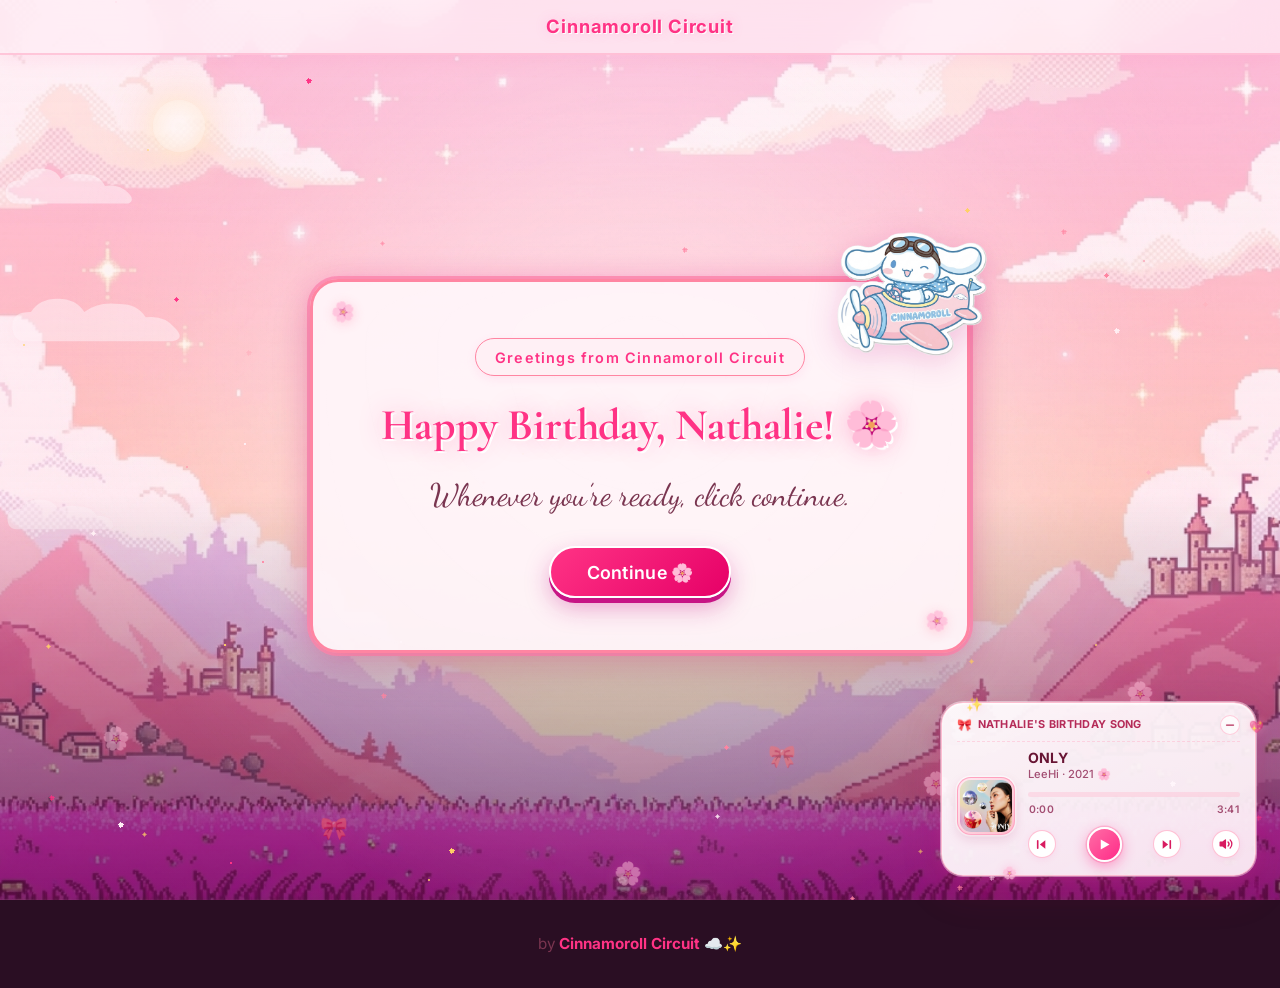
==== commit ed1fc6ce: "Add files via upload" ====
--- a/index.html
+++ b/index.html
@@ -1,4 +1,4 @@
-﻿<!DOCTYPE html>
+<!DOCTYPE html>
 <html lang="en">
 
 <head>
@@ -1949,11 +1949,451 @@
                         <span class="star-flair sf-2">✨</span>
                         <span class="star-flair sf-3">✨</span>
                     </div>
+
+                    <!-- Glowing Violet Butterflies with Light Trails & Sparkles -->
+                    <div class="finale-butterflies-layer">
+                        <!-- Butterfly 1 -->
+                        <div class="finale-butterfly-entity butterfly-1">
+                            <div class="butterfly-motion-carrier">
+                                <div class="butterfly-visual">
+                                    <svg viewBox="0 0 36 28" class="butterfly-svg">
+                                        <defs>
+                                            <linearGradient id="bfWingGrad1" x1="0%" y1="0%" x2="100%" y2="100%">
+                                                <stop offset="0%" stop-color="#FFD6FF" stop-opacity="0.95" />
+                                                <stop offset="35%" stop-color="#C77DFF" stop-opacity="0.85" />
+                                                <stop offset="70%" stop-color="#7B2CBF" stop-opacity="0.75" />
+                                                <stop offset="100%" stop-color="#3C096C" stop-opacity="0.6" />
+                                            </linearGradient>
+                                            <linearGradient id="bfWingAccent" x1="0%" y1="50%" x2="100%" y2="50%">
+                                                <stop offset="0%" stop-color="#FFF0F5" stop-opacity="0.9" />
+                                                <stop offset="100%" stop-color="#E0AAFF" stop-opacity="0.2" />
+                                            </linearGradient>
+                                        </defs>
+                                        <!-- Left Wing -->
+                                        <g class="bf-wing bf-wing-left">
+                                            <path d="M17 14 C12 6, 2 2, 2 10 C2 15, 9 17, 17 15" fill="url(#bfWingGrad1)"/>
+                                            <path d="M17 15 C10 16, 5 20, 7 24 C9 27, 14 24, 17 17" fill="url(#bfWingGrad1)"/>
+                                            <path d="M15 13 C11 8, 5 5, 5 10" fill="none" stroke="url(#bfWingAccent)" stroke-width="0.8" opacity="0.8"/>
+                                        </g>
+                                        <!-- Right Wing -->
+                                        <g class="bf-wing bf-wing-right">
+                                            <path d="M19 14 C24 6, 34 2, 34 10 C34 15, 27 17, 19 15" fill="url(#bfWingGrad1)"/>
+                                            <path d="M19 15 C26 16, 31 20, 29 24 C27 27, 22 24, 19 17" fill="url(#bfWingGrad1)"/>
+                                            <path d="M21 13 C25 8, 31 5, 31 10" fill="none" stroke="url(#bfWingAccent)" stroke-width="0.8" opacity="0.8"/>
+                                        </g>
+                                        <!-- Body & Antennae -->
+                                        <ellipse cx="18" cy="15" rx="1.2" ry="4.5" fill="#240046"/>
+                                        <path d="M17.5 11 Q15 6 12 7" fill="none" stroke="#E0AAFF" stroke-width="0.7" stroke-linecap="round"/>
+                                        <path d="M18.5 11 Q21 6 24 7" fill="none" stroke="#E0AAFF" stroke-width="0.7" stroke-linecap="round"/>
+                                    </svg>
+                                </div>
+                                <!-- Luminous Swirl Trail -->
+                                <svg class="butterfly-trail-svg" viewBox="0 0 120 40">
+                                    <defs>
+                                        <linearGradient id="bfTrailGrad1" x1="100%" y1="30%" x2="0%" y2="70%">
+                                            <stop offset="0%" stop-color="#E0AAFF" stop-opacity="0.8" />
+                                            <stop offset="25%" stop-color="#C77DFF" stop-opacity="0.6" />
+                                            <stop offset="60%" stop-color="#9D4EDD" stop-opacity="0.3" />
+                                            <stop offset="100%" stop-color="#7B2CBF" stop-opacity="0" />
+                                        </linearGradient>
+                                    </defs>
+                                    <path d="M116 18 C95 10, 80 28, 55 16 C35 6, 20 22, 2 18" fill="none" stroke="url(#bfTrailGrad1)" stroke-width="2.5" stroke-linecap="round" class="trail-ribbon-path"/>
+                                    <path d="M116 18 C100 14, 85 24, 65 17 C48 11, 30 20, 10 18" fill="none" stroke="#FFFFFF" stroke-width="0.9" opacity="0.6" stroke-linecap="round"/>
+                                </svg>
+                                <!-- Sparkle Glints -->
+                                <div class="butterfly-sparkles">
+                                    <span class="bf-sparkle bfs-1">✦</span>
+                                    <span class="bf-sparkle bfs-2">✦</span>
+                                    <span class="bf-sparkle bfs-3">✦</span>
+                                </div>
+                            </div>
+                        </div>
+
+                        <!-- Butterfly 2 -->
+                        <div class="finale-butterfly-entity butterfly-2">
+                            <div class="butterfly-motion-carrier">
+                                <div class="butterfly-visual">
+                                    <svg viewBox="0 0 36 28" class="butterfly-svg">
+                                        <!-- Left Wing -->
+                                        <g class="bf-wing bf-wing-left">
+                                            <path d="M17 14 C12 6, 2 2, 2 10 C2 15, 9 17, 17 15" fill="url(#bfWingGrad1)"/>
+                                            <path d="M17 15 C10 16, 5 20, 7 24 C9 27, 14 24, 17 17" fill="url(#bfWingGrad1)"/>
+                                        </g>
+                                        <!-- Right Wing -->
+                                        <g class="bf-wing bf-wing-right">
+                                            <path d="M19 14 C24 6, 34 2, 34 10 C34 15, 27 17, 19 15" fill="url(#bfWingGrad1)"/>
+                                            <path d="M19 15 C26 16, 31 20, 29 24 C27 27, 22 24, 19 17" fill="url(#bfWingGrad1)"/>
+                                        </g>
+                                        <ellipse cx="18" cy="15" rx="1.1" ry="4" fill="#240046"/>
+                                        <path d="M17.5 11 Q15 6 12 7" fill="none" stroke="#E0AAFF" stroke-width="0.6" stroke-linecap="round"/>
+                                        <path d="M18.5 11 Q21 6 24 7" fill="none" stroke="#E0AAFF" stroke-width="0.6" stroke-linecap="round"/>
+                                    </svg>
+                                </div>
+                                <svg class="butterfly-trail-svg" viewBox="0 0 120 40">
+                                    <path d="M116 20 C92 28, 75 10, 50 22 C32 30, 18 14, 2 20" fill="none" stroke="url(#bfTrailGrad1)" stroke-width="2.2" stroke-linecap="round" class="trail-ribbon-path"/>
+                                    <path d="M116 20 C98 24, 82 14, 60 20 C42 24, 26 16, 8 20" fill="none" stroke="#FFFFFF" stroke-width="0.8" opacity="0.5" stroke-linecap="round"/>
+                                </svg>
+                                <div class="butterfly-sparkles">
+                                    <span class="bf-sparkle bfs-1">✦</span>
+                                    <span class="bf-sparkle bfs-2">✦</span>
+                                    <span class="bf-sparkle bfs-4">✦</span>
+                                </div>
+                            </div>
+                        </div>
+
+                        <!-- Butterfly 3 -->
+                        <div class="finale-butterfly-entity butterfly-3">
+                            <div class="butterfly-motion-carrier">
+                                <div class="butterfly-visual">
+                                    <svg viewBox="0 0 36 28" class="butterfly-svg">
+                                        <g class="bf-wing bf-wing-left">
+                                            <path d="M17 14 C12 6, 2 2, 2 10 C2 15, 9 17, 17 15" fill="url(#bfWingGrad1)"/>
+                                            <path d="M17 15 C10 16, 5 20, 7 24 C9 27, 14 24, 17 17" fill="url(#bfWingGrad1)"/>
+                                        </g>
+                                        <g class="bf-wing bf-wing-right">
+                                            <path d="M19 14 C24 6, 34 2, 34 10 C34 15, 27 17, 19 15" fill="url(#bfWingGrad1)"/>
+                                            <path d="M19 15 C26 16, 31 20, 29 24 C27 27, 22 24, 19 17" fill="url(#bfWingGrad1)"/>
+                                        </g>
+                                        <ellipse cx="18" cy="15" rx="1.0" ry="3.8" fill="#240046"/>
+                                        <path d="M17.5 11 Q15 6 12 7" fill="none" stroke="#E0AAFF" stroke-width="0.6" stroke-linecap="round"/>
+                                        <path d="M18.5 11 Q21 6 24 7" fill="none" stroke="#E0AAFF" stroke-width="0.6" stroke-linecap="round"/>
+                                    </svg>
+                                </div>
+                                <svg class="butterfly-trail-svg" viewBox="0 0 120 40">
+                                    <path d="M116 16 C90 8, 76 26, 48 14 C28 6, 16 22, 2 18" fill="none" stroke="url(#bfTrailGrad1)" stroke-width="2" stroke-linecap="round" class="trail-ribbon-path"/>
+                                </svg>
+                                <div class="butterfly-sparkles">
+                                    <span class="bf-sparkle bfs-1">✦</span>
+                                    <span class="bf-sparkle bfs-3">✦</span>
+                                </div>
+                            </div>
+                        </div>
+
+                        <!-- Butterfly 4 -->
+                        <div class="finale-butterfly-entity butterfly-4">
+                            <div class="butterfly-motion-carrier">
+                                <div class="butterfly-visual">
+                                    <svg viewBox="0 0 36 28" class="butterfly-svg">
+                                        <g class="bf-wing bf-wing-left">
+                                            <path d="M17 14 C12 6, 2 2, 2 10 C2 15, 9 17, 17 15" fill="url(#bfWingGrad1)"/>
+                                            <path d="M17 15 C10 16, 5 20, 7 24 C9 27, 14 24, 17 17" fill="url(#bfWingGrad1)"/>
+                                        </g>
+                                        <g class="bf-wing bf-wing-right">
+                                            <path d="M19 14 C24 6, 34 2, 34 10 C34 15, 27 17, 19 15" fill="url(#bfWingGrad1)"/>
+                                            <path d="M19 15 C26 16, 31 20, 29 24 C27 27, 22 24, 19 17" fill="url(#bfWingGrad1)"/>
+                                        </g>
+                                        <ellipse cx="18" cy="15" rx="0.9" ry="3.2" fill="#240046"/>
+                                    </svg>
+                                </div>
+                                <svg class="butterfly-trail-svg" viewBox="0 0 100 35">
+                                    <path d="M96 16 C78 24, 60 10, 40 20 C24 26, 12 12, 2 16" fill="none" stroke="url(#bfTrailGrad1)" stroke-width="1.8" stroke-linecap="round" class="trail-ribbon-path"/>
+                                </svg>
+                                <div class="butterfly-sparkles">
+                                    <span class="bf-sparkle bfs-2">✦</span>
+                                    <span class="bf-sparkle bfs-4">✦</span>
+                                </div>
+                            </div>
+                        </div>
+                    </div>
+
+                    <!-- Glowing Purple Lilies Framing Lower Scene -->
+                    <div class="finale-lilies-layer">
+                        <!-- Left Lily Cluster (Bottom-Left Corner) -->
+                        <div class="finale-lilies-cluster lilies-cluster-left">
+                            <svg viewBox="0 0 170 230" class="lily-cluster-svg">
+                                <defs>
+                                    <linearGradient id="lilyGrad1" x1="20%" y1="100%" x2="80%" y2="0%">
+                                        <stop offset="0%" stop-color="#240046" stop-opacity="0.9" />
+                                        <stop offset="30%" stop-color="#5A189A" stop-opacity="0.85" />
+                                        <stop offset="65%" stop-color="#9D4EDD" stop-opacity="0.8" />
+                                        <stop offset="90%" stop-color="#C77DFF" stop-opacity="0.88" />
+                                        <stop offset="100%" stop-color="#E0AAFF" stop-opacity="0.95" />
+                                    </linearGradient>
+                                    <linearGradient id="lilyGrad2" x1="0%" y1="100%" x2="100%" y2="0%">
+                                        <stop offset="0%" stop-color="#3C096C" stop-opacity="0.85" />
+                                        <stop offset="40%" stop-color="#7B2CBF" stop-opacity="0.8" />
+                                        <stop offset="75%" stop-color="#C77DFF" stop-opacity="0.85" />
+                                        <stop offset="100%" stop-color="#FFD6FF" stop-opacity="0.95" />
+                                    </linearGradient>
+                                    <linearGradient id="lilyStemGrad" x1="50%" y1="100%" x2="50%" y2="0%">
+                                        <stop offset="0%" stop-color="#1A0A26" stop-opacity="0.9" />
+                                        <stop offset="60%" stop-color="#3D1452" stop-opacity="0.75" />
+                                        <stop offset="100%" stop-color="#5A189A" stop-opacity="0.6" />
+                                    </linearGradient>
+                                    <filter id="lilyGlowAura" x="-20%" y="-20%" width="140%" height="140%">
+                                        <feGaussianBlur in="SourceGraphic" stdDeviation="5" result="blur" />
+                                        <feMerge>
+                                            <feMergeNode in="blur" />
+                                            <feMergeNode in="SourceGraphic" />
+                                        </feMerge>
+                                    </filter>
+                                </defs>
+
+                                <!-- Stems and Leaves -->
+                                <g class="lily-foliage">
+                                    <path d="M40 230 Q45 170 65 110" stroke="url(#lilyStemGrad)" stroke-width="4" fill="none" stroke-linecap="round"/>
+                                    <path d="M45 230 Q80 180 110 135" stroke="url(#lilyStemGrad)" stroke-width="3.5" fill="none" stroke-linecap="round"/>
+                                    <path d="M35 230 Q20 190 15 155" stroke="url(#lilyStemGrad)" stroke-width="3" fill="none" stroke-linecap="round"/>
+                                    <path d="M40 210 Q10 190 2 165 Q18 175 42 195 Z" fill="url(#lilyStemGrad)"/>
+                                    <path d="M50 190 Q95 170 125 180 Q85 185 52 205 Z" fill="url(#lilyStemGrad)"/>
+                                    <path d="M55 150 Q100 120 130 115 Q90 135 60 160 Z" fill="url(#lilyStemGrad)"/>
+                                </g>
+
+                                <!-- Main Tall Lily Bloom -->
+                                <g class="lily-bloom bloom-main" transform="translate(65, 105)" filter="url(#lilyGlowAura)">
+                                    <path d="M0 0 C-18 -25 -25 -65 -10 -75 C-3 -60 5 -35 0 0" fill="url(#lilyGrad1)" opacity="0.8"/>
+                                    <path d="M0 0 C15 -30 35 -65 45 -60 C35 -45 15 -25 0 0" fill="url(#lilyGrad1)" opacity="0.8"/>
+                                    <path d="M0 0 C-5 -35 2 -80 12 -85 C14 -65 8 -35 0 0" fill="url(#lilyGrad1)" opacity="0.85"/>
+                                    <path d="M0 0 C-22 -15 -48 -30 -52 -18 C-42 -6 -18 -2 0 0" fill="url(#lilyGrad2)"/>
+                                    <path d="M0 0 C25 -15 55 -25 58 -10 C45 2 20 0 0 0" fill="url(#lilyGrad2)"/>
+                                    <path d="M0 0 C-15 10 -18 32 -6 38 C4 30 8 12 0 0" fill="url(#lilyGrad2)"/>
+                                    <ellipse cx="0" cy="-5" rx="5" ry="9" fill="#FFD6FF" opacity="0.85"/>
+                                    <path d="M0 -2 Q-10 -35 -14 -48" stroke="#E0AAFF" stroke-width="1.2" fill="none"/>
+                                    <circle cx="-14" cy="-48" r="2" fill="#FFE5A3" opacity="0.95"/>
+                                    <path d="M0 -2 Q2 -42 5 -55" stroke="#E0AAFF" stroke-width="1.2" fill="none"/>
+                                    <circle cx="5" cy="-55" r="2" fill="#FFE5A3" opacity="0.95"/>
+                                    <path d="M0 -2 Q14 -32 24 -44" stroke="#E0AAFF" stroke-width="1.2" fill="none"/>
+                                    <circle cx="24" cy="-44" r="2" fill="#FFE5A3" opacity="0.95"/>
+                                </g>
+
+                                <!-- Secondary Lower Lily Bloom -->
+                                <g class="lily-bloom bloom-secondary" transform="translate(25, 155) scale(0.72) rotate(-18)" filter="url(#lilyGlowAura)">
+                                    <path d="M0 0 C-15 -20 -20 -55 -8 -65 C-2 -50 4 -30 0 0" fill="url(#lilyGrad1)" opacity="0.8"/>
+                                    <path d="M0 0 C12 -25 30 -55 38 -50 C30 -38 12 -20 0 0" fill="url(#lilyGrad1)" opacity="0.8"/>
+                                    <path d="M0 0 C-18 -12 -40 -25 -44 -14 C-35 -4 -15 -1 0 0" fill="url(#lilyGrad2)"/>
+                                    <path d="M0 0 C20 -12 45 -20 48 -8 C38 1 16 0 0 0" fill="url(#lilyGrad2)"/>
+                                    <path d="M0 0 C-12 8 -15 26 -5 32 C3 25 6 10 0 0" fill="url(#lilyGrad2)"/>
+                                    <ellipse cx="0" cy="-4" rx="4" ry="7" fill="#FFD6FF" opacity="0.8"/>
+                                    <path d="M0 -2 Q-8 -30 -11 -42" stroke="#E0AAFF" stroke-width="1" fill="none"/>
+                                    <circle cx="-11" cy="-42" r="1.6" fill="#FFE5A3"/>
+                                    <path d="M0 -2 Q8 -28 16 -38" stroke="#E0AAFF" stroke-width="1" fill="none"/>
+                                    <circle cx="16" cy="-38" r="1.6" fill="#FFE5A3"/>
+                                </g>
+                            </svg>
+                        </div>
+
+                        <!-- Right Lily Cluster (Bottom-Right Corner) -->
+                        <div class="finale-lilies-cluster lilies-cluster-right">
+                            <svg viewBox="0 0 170 230" class="lily-cluster-svg">
+                                <g class="lily-foliage">
+                                    <path d="M130 230 Q125 170 105 110" stroke="url(#lilyStemGrad)" stroke-width="4" fill="none" stroke-linecap="round"/>
+                                    <path d="M125 230 Q90 180 60 135" stroke="url(#lilyStemGrad)" stroke-width="3.5" fill="none" stroke-linecap="round"/>
+                                    <path d="M135 230 Q150 190 155 155" stroke="url(#lilyStemGrad)" stroke-width="3" fill="none" stroke-linecap="round"/>
+                                    <path d="M130 210 Q160 190 168 165 Q152 175 128 195 Z" fill="url(#lilyStemGrad)"/>
+                                    <path d="M120 190 Q75 170 45 180 Q85 185 118 205 Z" fill="url(#lilyStemGrad)"/>
+                                    <path d="M115 150 Q70 120 40 115 Q80 135 110 160 Z" fill="url(#lilyStemGrad)"/>
+                                </g>
+
+                                <g class="lily-bloom bloom-main" transform="translate(105, 105)" filter="url(#lilyGlowAura)">
+                                    <path d="M0 0 C18 -25 25 -65 10 -75 C3 -60 -5 -35 0 0" fill="url(#lilyGrad1)" opacity="0.8"/>
+                                    <path d="M0 0 C-15 -30 -35 -65 -45 -60 C-35 -45 -15 -25 0 0" fill="url(#lilyGrad1)" opacity="0.8"/>
+                                    <path d="M0 0 C5 -35 -2 -80 -12 -85 C-14 -65 -8 -35 0 0" fill="url(#lilyGrad1)" opacity="0.85"/>
+                                    <path d="M0 0 C22 -15 48 -30 52 -18 C42 -6 18 -2 0 0" fill="url(#lilyGrad2)"/>
+                                    <path d="M0 0 C-25 -15 -55 -25 -58 -10 C-45 2 -20 0 0 0" fill="url(#lilyGrad2)"/>
+                                    <path d="M0 0 C15 10 18 32 6 38 C-4 30 -8 12 0 0" fill="url(#lilyGrad2)"/>
+                                    <ellipse cx="0" cy="-5" rx="5" ry="9" fill="#FFD6FF" opacity="0.85"/>
+                                    <path d="M0 -2 Q10 -35 14 -48" stroke="#E0AAFF" stroke-width="1.2" fill="none"/>
+                                    <circle cx="14" cy="-48" r="2" fill="#FFE5A3" opacity="0.95"/>
+                                    <path d="M0 -2 Q-2 -42 -5 -55" stroke="#E0AAFF" stroke-width="1.2" fill="none"/>
+                                    <circle cx="-5" cy="-55" r="2" fill="#FFE5A3" opacity="0.95"/>
+                                    <path d="M0 -2 Q-14 -32 -24 -44" stroke="#E0AAFF" stroke-width="1.2" fill="none"/>
+                                    <circle cx="-24" cy="-44" r="2" fill="#FFE5A3" opacity="0.95"/>
+                                </g>
+
+                                <g class="lily-bloom bloom-secondary" transform="translate(145, 155) scale(0.72) rotate(18)" filter="url(#lilyGlowAura)">
+                                    <path d="M0 0 C15 -20 20 -55 8 -65 C2 -50 -4 -30 0 0" fill="url(#lilyGrad1)" opacity="0.8"/>
+                                    <path d="M0 0 C-12 -25 -30 -55 -38 -50 C-30 -38 -12 -20 0 0" fill="url(#lilyGrad1)" opacity="0.8"/>
+                                    <path d="M0 0 C18 -12 40 -25 44 -14 C35 -4 15 -1 0 0" fill="url(#lilyGrad2)"/>
+                                    <path d="M0 0 C-20 -12 -45 -20 -48 -8 C-38 1 -16 0 0 0" fill="url(#lilyGrad2)"/>
+                                    <path d="M0 0 C12 8 15 26 5 32 C-3 25 -6 10 0 0" fill="url(#lilyGrad2)"/>
+                                    <ellipse cx="0" cy="-4" rx="4" ry="7" fill="#FFD6FF" opacity="0.8"/>
+                                    <path d="M0 -2 Q8 -30 11 -42" stroke="#E0AAFF" stroke-width="1" fill="none"/>
+                                    <circle cx="11" cy="-42" r="1.6" fill="#FFE5A3"/>
+                                    <path d="M0 -2 Q-8 -28 -16 -38" stroke="#E0AAFF" stroke-width="1" fill="none"/>
+                                    <circle cx="-16" cy="-38" r="1.6" fill="#FFE5A3"/>
+                                </g>
+                            </svg>
+                        </div>
+                    </div>
                 </div>
 
                 <!-- Cinematic letter reveal stage -->
                 <div class="finale-reveal-stage" id="finaleRevealStage" aria-hidden="true">
+
+                    <div class="flc-card-canvas">
+                        <!-- Decorative Vine Border: Layer 1 (Under Card - Peeking out from behind edges) -->
+                        <div class="card-vine-under" aria-hidden="true">
+                        <!-- Bottom-Left Under Vine -->
+                        <svg viewBox="0 0 160 280" class="vine-under-svg vine-under-bl">
+                            <defs>
+                                <linearGradient id="vineStemUnder1" x1="50%" y1="100%" x2="50%" y2="0%">
+                                    <stop offset="0%" stop-color="#141E16" stop-opacity="0.95" />
+                                    <stop offset="50%" stop-color="#281A32" stop-opacity="0.9" />
+                                    <stop offset="100%" stop-color="#422250" stop-opacity="0.85" />
+                                </linearGradient>
+                                <linearGradient id="vineLeafUnder1" x1="0%" y1="100%" x2="100%" y2="0%">
+                                    <stop offset="0%" stop-color="#1E2E21" stop-opacity="0.9" />
+                                    <stop offset="60%" stop-color="#352040" stop-opacity="0.85" />
+                                    <stop offset="100%" stop-color="#552C66" stop-opacity="0.8" />
+                                </linearGradient>
+                                <linearGradient id="vineBloomUnder1" x1="0%" y1="100%" x2="100%" y2="0%">
+                                    <stop offset="0%" stop-color="#320C44" stop-opacity="0.9" />
+                                    <stop offset="50%" stop-color="#6B2288" stop-opacity="0.85" />
+                                    <stop offset="90%" stop-color="#9D4EDD" stop-opacity="0.8" />
+                                    <stop offset="100%" stop-color="#C77DFF" stop-opacity="0.9" />
+                                </linearGradient>
+                                <filter id="vineGlowMuted" x="-20%" y="-20%" width="140%" height="140%">
+                                    <feGaussianBlur in="SourceGraphic" stdDeviation="3.5" result="blur" />
+                                    <feMerge>
+                                        <feMergeNode in="blur" />
+                                        <feMergeNode in="SourceGraphic" />
+                                    </feMerge>
+                                </filter>
+                            </defs>
+                            <!-- Main climbing vine stem from bottom-left corner -->
+                            <path d="M72 278 C52 250, 18 225, 12 185 C6 142, 22 108, 38 68 C44 52, 38 32, 22 14" fill="none" stroke="url(#vineStemUnder1)" stroke-width="4" stroke-linecap="round"/>
+                            <!-- Secondary curling side tendrils -->
+                            <path d="M12 185 C2 170, -6 145, 4 130 C12 118, 20 128, 16 140" fill="none" stroke="url(#vineStemUnder1)" stroke-width="2.2" stroke-linecap="round"/>
+                            <path d="M38 68 C50 56, 58 42, 54 28 C50 16, 38 20, 36 30" fill="none" stroke="url(#vineStemUnder1)" stroke-width="2" stroke-linecap="round"/>
+                            <path d="M22 14 C12 2, 4 6, 8 18" fill="none" stroke="url(#vineStemUnder1)" stroke-width="1.6" stroke-linecap="round"/>
+                            <!-- Foliage leaves pointing outward into night sky -->
+                            <path d="M14 212 C-2 202, -8 182, 2 176 C12 184, 18 198, 14 212 Z" fill="url(#vineLeafUnder1)"/>
+                            <path d="M10 162 C-6 156, -10 138, -2 134 C8 140, 14 150, 10 162 Z" fill="url(#vineLeafUnder1)"/>
+                            <path d="M26 120 C12 108, 10 92, 20 88 C28 96, 30 108, 26 120 Z" fill="url(#vineLeafUnder1)"/>
+                            <path d="M36 82 C22 72, 20 58, 30 54 C38 62, 40 72, 36 82 Z" fill="url(#vineLeafUnder1)"/>
+                            <path d="M42 46 C56 36, 68 40, 66 50 C58 56, 48 54, 42 46 Z" fill="url(#vineLeafUnder1)"/>
+                            <!-- Muted tiny lily bloom emerging from under edge -->
+                            <g transform="translate(6, 172) scale(0.68) rotate(-22)" filter="url(#vineGlowMuted)">
+                                <path d="M0 0 C-12 -18 -16 -45 -6 -52 C-1 -40 4 -24 0 0" fill="url(#vineBloomUnder1)"/>
+                                <path d="M0 0 C10 -20 24 -44 30 -40 C24 -30 10 -16 0 0" fill="url(#vineBloomUnder1)"/>
+                                <path d="M0 0 C-14 -10 -32 -20 -35 -11 C-28 -3 -12 -1 0 0" fill="url(#vineBloomUnder1)"/>
+                                <path d="M0 0 C16 -10 36 -16 38 -6 C30 1 13 0 0 0" fill="url(#vineBloomUnder1)"/>
+                                <ellipse cx="0" cy="-3" rx="3.5" ry="6" fill="#E0AAFF" opacity="0.75"/>
+                                <path d="M0 -2 Q-6 -24 -8 -34" stroke="#E0AAFF" stroke-width="1" fill="none"/>
+                                <circle cx="-8" cy="-34" r="1.5" fill="#FFE5A3"/>
+                            </g>
+                            <!-- Tiny opening bud -->
+                            <g transform="translate(24, 76) scale(0.5) rotate(-15)" filter="url(#vineGlowMuted)">
+                                <path d="M0 0 C-6 -14 -10 -30 -3 -36 C2 -26 4 -14 0 0" fill="url(#vineBloomUnder1)"/>
+                                <path d="M0 0 C6 -14 14 -28 18 -24 C14 -18 6 -10 0 0" fill="url(#vineBloomUnder1)"/>
+                                <circle cx="0" cy="-28" r="1.5" fill="#FFE5A3" opacity="0.85"/>
+                            </g>
+                        </svg>
+
+                        <!-- Top-Left & Top Edge Under Vine -->
+                        <svg viewBox="0 0 220 120" class="vine-under-svg vine-under-tl">
+                            <!-- Vine curling up from left and tracing across top border -->
+                            <path d="M18 118 C14 85, 22 52, 42 32 C65 12, 102 10, 142 16 C172 20, 198 34, 214 42" fill="none" stroke="url(#vineStemUnder1)" stroke-width="3.5" stroke-linecap="round"/>
+                            <path d="M42 32 C32 20, 26 4, 38 -4 C48 -8, 52 4, 46 14" fill="none" stroke="url(#vineStemUnder1)" stroke-width="1.8" stroke-linecap="round"/>
+                            <path d="M142 16 C155 4, 172 2, 178 12 C180 20, 170 24, 162 18" fill="none" stroke="url(#vineStemUnder1)" stroke-width="1.8" stroke-linecap="round"/>
+                            <!-- Outward foliage leaves above top edge -->
+                            <path d="M26 48 C14 36, 16 20, 26 18 C34 26, 34 38, 26 48 Z" fill="url(#vineLeafUnder1)"/>
+                            <path d="M62 24 C56 8, 66 -4, 76 -2 C80 10, 74 20, 62 24 Z" fill="url(#vineLeafUnder1)"/>
+                            <path d="M108 14 C112 -2, 126 -6, 134 2 C132 12, 122 18, 108 14 Z" fill="url(#vineLeafUnder1)"/>
+                            <path d="M182 24 C192 12, 206 14, 210 24 C204 32, 192 32, 182 24 Z" fill="url(#vineLeafUnder1)"/>
+                            <!-- Tiny bud peeking above top edge -->
+                            <g transform="translate(138, 12) scale(0.48) rotate(15)" filter="url(#vineGlowMuted)">
+                                <path d="M0 0 C-6 -14 -10 -30 -3 -36 C2 -26 4 -14 0 0" fill="url(#vineBloomUnder1)"/>
+                                <path d="M0 0 C6 -14 14 -28 18 -24 C14 -18 6 -10 0 0" fill="url(#vineBloomUnder1)"/>
+                                <circle cx="0" cy="-28" r="1.5" fill="#FFE5A3" opacity="0.85"/>
+                            </g>
+                        </svg>
+
+                        <!-- Top-Right Corner Under Vine Accent -->
+                        <svg viewBox="0 0 130 110" class="vine-under-svg vine-under-tr">
+                            <path d="M12 28 C38 16, 75 14, 98 28 C114 38, 122 58, 118 78" fill="none" stroke="url(#vineStemUnder1)" stroke-width="3" stroke-linecap="round"/>
+                            <path d="M98 28 C112 16, 126 18, 128 30 C126 38, 116 38, 108 32" fill="none" stroke="url(#vineStemUnder1)" stroke-width="1.6" stroke-linecap="round"/>
+                            <path d="M52 20 C58 6, 72 4, 78 12 C76 22, 66 26, 52 20 Z" fill="url(#vineLeafUnder1)"/>
+                            <path d="M104 36 C118 30, 128 38, 126 48 C118 52, 110 46, 104 36 Z" fill="url(#vineLeafUnder1)"/>
+                        </svg>
+                    </div>
+
                     <article class="finale-letter-card" id="finaleLetterCard">
+
+                        <!-- Decorative Vine Border: Layer 2 (Over Card - Tendrils, Leaves & Tiny Lily Buds Grazing Border) -->
+                        <div class="card-vine-over" aria-hidden="true">
+                            <!-- Bottom-Left Over Vine -->
+                            <svg viewBox="0 0 140 220" class="vine-over-svg vine-over-bl">
+                                <defs>
+                                    <linearGradient id="vineStemOver1" x1="0%" y1="100%" x2="100%" y2="0%">
+                                        <stop offset="0%" stop-color="#243627" stop-opacity="0.95" />
+                                        <stop offset="50%" stop-color="#3D2548" stop-opacity="0.92" />
+                                        <stop offset="100%" stop-color="#582E66" stop-opacity="0.9" />
+                                    </linearGradient>
+                                    <linearGradient id="vineLeafOver1" x1="0%" y1="100%" x2="100%" y2="0%">
+                                        <stop offset="0%" stop-color="#324F38" stop-opacity="0.95" />
+                                        <stop offset="60%" stop-color="#4C2D5A" stop-opacity="0.9" />
+                                        <stop offset="100%" stop-color="#6F3F82" stop-opacity="0.88" />
+                                    </linearGradient>
+                                    <linearGradient id="vineLilyOver1" x1="0%" y1="100%" x2="100%" y2="0%">
+                                        <stop offset="0%" stop-color="#4A1464" stop-opacity="0.92" />
+                                        <stop offset="45%" stop-color="#7B2CBF" stop-opacity="0.9" />
+                                        <stop offset="80%" stop-color="#B76EFF" stop-opacity="0.95" />
+                                        <stop offset="100%" stop-color="#FFD6FF" stop-opacity="1" />
+                                    </linearGradient>
+                                    <filter id="vineBudGlowFilt" x="-30%" y="-30%" width="160%" height="160%">
+                                        <feGaussianBlur in="SourceGraphic" stdDeviation="2.5" result="blur" />
+                                        <feMerge>
+                                            <feMergeNode in="blur" />
+                                            <feMergeNode in="SourceGraphic" />
+                                        </feMerge>
+                                    </filter>
+                                </defs>
+                                <!-- Vine tendril looping OVER the letter card border -->
+                                <path d="M6 195 C22 178, 38 162, 42 135 C46 108, 36 82, 32 54 C30 38, 38 24, 52 16" fill="none" stroke="url(#vineStemOver1)" stroke-width="2.6" stroke-linecap="round"/>
+                                <path d="M42 135 C54 125, 66 128, 64 140 C60 148, 48 146, 44 138" fill="none" stroke="url(#vineStemOver1)" stroke-width="1.6" stroke-linecap="round"/>
+                                <path d="M32 54 C22 46, 18 32, 26 24 C32 20, 36 28, 32 36" fill="none" stroke="url(#vineStemOver1)" stroke-width="1.5" stroke-linecap="round"/>
+                                <!-- Delicate leaves lying across the border and inner margin -->
+                                <path d="M18 182 C30 174, 38 184, 34 192 C24 196, 18 190, 18 182 Z" fill="url(#vineLeafOver1)"/>
+                                <path d="M38 148 C50 142, 54 152, 48 158 C40 160, 36 154, 38 148 Z" fill="url(#vineLeafOver1)"/>
+                                <path d="M40 112 C52 104, 58 114, 52 122 C42 124, 38 118, 40 112 Z" fill="url(#vineLeafOver1)"/>
+                                <path d="M34 76 C20 70, 18 82, 26 88 C34 88, 36 82, 34 76 Z" fill="url(#vineLeafOver1)"/>
+                                <path d="M34 40 C46 32, 52 42, 46 48 C38 50, 34 46, 34 40 Z" fill="url(#vineLeafOver1)"/>
+                                <!-- Tiny glowing lily blossom resting on the corner margin -->
+                                <g class="vine-bud-bloom" transform="translate(48, 128) scale(0.62) rotate(12)" filter="url(#vineBudGlowFilt)">
+                                    <path d="M0 0 C-12 -16 -18 -42 -8 -50 C-2 -38 4 -22 0 0" fill="url(#vineLilyOver1)"/>
+                                    <path d="M0 0 C10 -18 22 -40 28 -36 C22 -28 10 -14 0 0" fill="url(#vineLilyOver1)"/>
+                                    <path d="M0 0 C-14 -8 -30 -16 -32 -8 C-25 -1 -10 0 0 0" fill="url(#vineLilyOver1)"/>
+                                    <path d="M0 0 C14 -8 32 -14 34 -4 C26 2 11 1 0 0" fill="url(#vineLilyOver1)"/>
+                                    <path d="M0 0 C-8 8 -10 22 -3 26 C3 20 5 8 0 0" fill="url(#vineLilyOver1)"/>
+                                    <ellipse cx="0" cy="-3" rx="3.2" ry="5.5" fill="#FFE3FF"/>
+                                    <path d="M0 -2 Q-6 -22 -8 -32" stroke="#E0AAFF" stroke-width="1" fill="none"/>
+                                    <circle cx="-8" cy="-32" r="1.4" fill="#FFE5A3"/>
+                                    <path d="M0 -2 Q6 -20 10 -30" stroke="#E0AAFF" stroke-width="1" fill="none"/>
+                                    <circle cx="10" cy="-30" r="1.4" fill="#FFE5A3"/>
+                                </g>
+                                <!-- Tiny glowing bud climbing the margin -->
+                                <g class="vine-bud-bloom" transform="translate(38, 48) scale(0.42) rotate(24)" filter="url(#vineBudGlowFilt)">
+                                    <path d="M0 0 C-6 -14 -10 -30 -3 -36 C2 -26 4 -14 0 0" fill="url(#vineLilyOver1)"/>
+                                    <path d="M0 0 C6 -14 14 -28 18 -24 C14 -18 6 -10 0 0" fill="url(#vineLilyOver1)"/>
+                                    <circle cx="0" cy="-28" r="1.6" fill="#FFE5A3" opacity="0.95"/>
+                                </g>
+                            </svg>
+
+                            <!-- Top Edge Over Vine -->
+                            <svg viewBox="0 0 170 65" class="vine-over-svg vine-over-top">
+                                <!-- Delicate tendril crossing over top border -->
+                                <path d="M12 42 C26 24, 52 14, 82 18 C112 22, 138 30, 160 22" fill="none" stroke="url(#vineStemOver1)" stroke-width="2.2" stroke-linecap="round"/>
+                                <path d="M82 18 C92 8, 106 6, 110 14 C110 20, 102 24, 95 20" fill="none" stroke="url(#vineStemOver1)" stroke-width="1.4" stroke-linecap="round"/>
+                                <path d="M38 20 C48 12, 54 22, 48 28 C40 30, 36 26, 38 20 Z" fill="url(#vineLeafOver1)"/>
+                                <path d="M72 16 C82 8, 90 16, 84 24 C76 26, 70 20, 72 16 Z" fill="url(#vineLeafOver1)"/>
+                                <path d="M128 24 C138 18, 144 26, 138 32 C130 34, 126 28, 128 24 Z" fill="url(#vineLeafOver1)"/>
+                                <!-- Miniature hanging lily bud at top margin -->
+                                <g class="vine-bud-bloom" transform="translate(86, 20) scale(0.38) rotate(165)" filter="url(#vineBudGlowFilt)">
+                                    <path d="M0 0 C-6 -14 -10 -30 -3 -36 C2 -26 4 -14 0 0" fill="url(#vineLilyOver1)"/>
+                                    <path d="M0 0 C6 -14 14 -28 18 -24 C14 -18 6 -10 0 0" fill="url(#vineLilyOver1)"/>
+                                    <circle cx="0" cy="-28" r="1.5" fill="#FFE5A3" opacity="0.95"/>
+                                </g>
+                            </svg>
+
+                            <!-- Top-Right Over Vine Accent -->
+                            <svg viewBox="0 0 80 60" class="vine-over-svg vine-over-tr">
+                                <path d="M10 16 C30 18, 52 24, 66 38" fill="none" stroke="url(#vineStemOver1)" stroke-width="2" stroke-linecap="round"/>
+                                <path d="M28 18 C36 10, 44 16, 40 24 C34 26, 28 22, 28 18 Z" fill="url(#vineLeafOver1)"/>
+                                <path d="M54 26 C64 22, 68 30, 62 36 C56 38, 52 32, 54 26 Z" fill="url(#vineLeafOver1)"/>
+                            </svg>
+                        </div>
+
                         <!-- Pixel Corner & Ribbon Accents -->
                         <span class="flc-corner flc-tl" aria-hidden="true">🌸</span>
                         <span class="flc-corner flc-tr" aria-hidden="true">✦</span>
@@ -1991,6 +2431,7 @@
                             <p class="flc-sign">Until next time ~</p>
                         </footer>
                     </article>
+                    </div><!-- /.flc-card-canvas -->
 
                     <!-- "Return to Start" Action -->
                     <div class="finale-action-wrap" id="finaleActionWrap">
--- a/css/style.css
+++ b/css/style.css
@@ -8316,7 +8316,13 @@
 
 /* Translucent starry overlay without heavy dark masking */
 #letter-finale .finale-night-overlay {
-  opacity: 0.65 !important;
+  opacity: 0.75 !important;
+  pointer-events: none;
+}
+
+/* Pixel ground visible in letter-finale */
+#letter-finale .finale-pixel-ground {
+  opacity: 0.85 !important;
   pointer-events: none;
 }
 
@@ -8376,6 +8382,471 @@
     0 0 40px rgba(255, 120, 160, 0.28);
 }
 
+/* ==========================================================================
+   VINE BORDER: Decorative Vine on Finale Letter Card
+   ========================================================================== */
+
+/* Canvas container holding both vine layers + card */
+.flc-card-canvas {
+  position: relative;
+  width: 100%;
+  display: flex;
+  flex-direction: column;
+  align-items: center;
+}
+
+/* Layer 1: Under-card vine — peeks out behind card border (z-index < card) */
+.card-vine-under {
+  position: absolute;
+  inset: 0;
+  pointer-events: none;
+  z-index: 1;
+  overflow: visible;
+}
+
+.vine-under-svg {
+  position: absolute;
+  pointer-events: none;
+  overflow: visible;
+  filter: drop-shadow(0 0 8px rgba(130, 60, 180, 0.35))
+          drop-shadow(0 0 18px rgba(90, 30, 120, 0.20));
+  opacity: 0.82;
+}
+
+/* Bottom-left climbing vine — anchored to card bottom-left corner */
+.vine-under-bl {
+  bottom: -10px;
+  left: -22px;
+  width: clamp(70px, 12vw, 110px);
+  height: auto;
+}
+
+/* Top-left + top-edge horizontal vine */
+.vine-under-tl {
+  top: -18px;
+  left: -14px;
+  width: clamp(180px, 60%, 320px);
+  height: auto;
+}
+
+/* Top-right corner accent */
+.vine-under-tr {
+  top: -14px;
+  right: -18px;
+  width: clamp(80px, 18vw, 130px);
+  height: auto;
+}
+
+/* Layer 2: Over-card vine — tendrils graze over card border (z-index > card) */
+.card-vine-over {
+  position: absolute;
+  inset: 0;
+  pointer-events: none;
+  z-index: 5;
+  overflow: visible;
+}
+
+.vine-over-svg {
+  position: absolute;
+  pointer-events: none;
+  overflow: visible;
+  filter: drop-shadow(0 0 5px rgba(160, 90, 220, 0.45))
+          drop-shadow(0 0 12px rgba(110, 40, 160, 0.30));
+  opacity: 0.90;
+}
+
+/* Bottom-left over tendril */
+.vine-over-bl {
+  bottom: 0;
+  left: -6px;
+  width: clamp(50px, 9vw, 80px);
+  height: auto;
+}
+
+/* Top-edge over tendril */
+.vine-over-top {
+  top: 0;
+  left: 5%;
+  width: clamp(150px, 55%, 280px);
+  height: auto;
+}
+
+/* Top-right over accent */
+.vine-over-tr {
+  top: 4px;
+  right: -4px;
+  width: clamp(55px, 12vw, 85px);
+  height: auto;
+}
+
+/* Ensure card itself is layered correctly within canvas */
+.flc-card-canvas > article.finale-letter-card {
+  position: relative;
+  z-index: 2;
+}
+
+/* Subtle sway on over-card vine buds/blossoms */
+.vine-bud-bloom {
+  animation: vineBudSway 6s ease-in-out infinite alternate;
+  transform-origin: bottom center;
+}
+
+@keyframes vineBudSway {
+  0%   { transform: rotate(0deg) scale(1); }
+  100% { transform: rotate(1.5deg) scale(1.02); }
+}
+
+/* Mobile tweaks for vine */
+@media (max-width: 640px) {
+  .vine-under-bl  { width: clamp(55px, 15vw, 80px);  left: -12px; }
+  .vine-under-tl  { width: clamp(140px, 80vw, 240px); }
+  .vine-under-tr  { width: clamp(60px, 14vw, 90px);  right: -12px; }
+  .vine-over-bl   { width: clamp(38px, 10vw, 58px); }
+  .vine-over-top  { width: clamp(120px, 70vw, 200px); }
+  .vine-over-tr   { width: clamp(42px, 10vw, 60px); }
+}
+
+/* Prefers-reduced-motion: freeze sway */
+@media (prefers-reduced-motion: reduce) {
+  .vine-bud-bloom {
+    animation: none !important;
+  }
+}
+
+/* ==========================================================================
+   FINALE ATMOSPHERIC LAYER: Glowing Violet Butterflies & Purple Lilies
+   ========================================================================== */
+
+/* ── 1. Glowing Purple Lilies Layer (Framing Bottom Corners) ── */
+.finale-lilies-layer {
+  position: absolute;
+  bottom: 0;
+  left: 0;
+  width: 100%;
+  height: 240px;
+  pointer-events: none;
+  z-index: 3;
+  overflow: hidden;
+}
+
+.finale-lilies-cluster {
+  position: absolute;
+  bottom: -4px;
+  width: clamp(120px, 18vw, 175px);
+  max-width: 175px;
+  height: auto;
+  pointer-events: none;
+  transform-origin: bottom center;
+}
+
+.lilies-cluster-left {
+  left: clamp(4px, 3.5vw, 45px);
+  animation: lilyBreatheLeft 7.8s ease-in-out infinite alternate;
+}
+
+.lilies-cluster-right {
+  right: clamp(4px, 3.5vw, 45px);
+  animation: lilyBreatheRight 8.6s ease-in-out infinite alternate;
+  animation-delay: 1.4s;
+}
+
+.lily-cluster-svg {
+  width: 100%;
+  height: auto;
+  display: block;
+  overflow: visible;
+  filter: drop-shadow(0 0 16px rgba(180, 110, 255, 0.45)) drop-shadow(0 0 35px rgba(123, 44, 191, 0.28));
+}
+
+@keyframes lilyBreatheLeft {
+  0% {
+    opacity: 0.62;
+    transform: translateY(0) rotate(0deg);
+    filter: drop-shadow(0 0 12px rgba(180, 110, 255, 0.4)) drop-shadow(0 0 28px rgba(123, 44, 191, 0.2)) brightness(0.95);
+  }
+  50% {
+    opacity: 0.88;
+    transform: translateY(-3px) rotate(-0.5deg);
+    filter: drop-shadow(0 0 20px rgba(220, 160, 255, 0.7)) drop-shadow(0 0 45px rgba(157, 78, 221, 0.42)) brightness(1.15);
+  }
+  100% {
+    opacity: 0.62;
+    transform: translateY(0) rotate(0deg);
+    filter: drop-shadow(0 0 12px rgba(180, 110, 255, 0.4)) drop-shadow(0 0 28px rgba(123, 44, 191, 0.2)) brightness(0.95);
+  }
+}
+
+@keyframes lilyBreatheRight {
+  0% {
+    opacity: 0.65;
+    transform: translateY(0) rotate(0deg);
+    filter: drop-shadow(0 0 14px rgba(180, 110, 255, 0.4)) drop-shadow(0 0 28px rgba(123, 44, 191, 0.2)) brightness(0.95);
+  }
+  50% {
+    opacity: 0.90;
+    transform: translateY(-3px) rotate(0.5deg);
+    filter: drop-shadow(0 0 22px rgba(220, 160, 255, 0.72)) drop-shadow(0 0 45px rgba(157, 78, 221, 0.45)) brightness(1.16);
+  }
+  100% {
+    opacity: 0.65;
+    transform: translateY(0) rotate(0deg);
+    filter: drop-shadow(0 0 14px rgba(180, 110, 255, 0.4)) drop-shadow(0 0 28px rgba(123, 44, 191, 0.2)) brightness(0.95);
+  }
+}
+
+/* ── 2. Glowing Violet Butterflies Layer (Drifting, Trails & Sparkles) ── */
+.finale-butterflies-layer {
+  position: absolute;
+  inset: 0;
+  pointer-events: none;
+  z-index: 3;
+  overflow: hidden;
+}
+
+.finale-butterfly-entity {
+  position: absolute;
+  pointer-events: none;
+  will-change: transform, opacity;
+  opacity: 0;
+}
+
+.butterfly-motion-carrier {
+  position: relative;
+  display: flex;
+  align-items: center;
+  justify-content: center;
+}
+
+/* Butterfly SVG Visuals */
+.butterfly-visual {
+  position: relative;
+  z-index: 2;
+  filter: drop-shadow(0 0 8px rgba(210, 140, 255, 0.85)) drop-shadow(0 0 18px rgba(157, 78, 221, 0.55));
+}
+
+.butterfly-svg {
+  display: block;
+  overflow: visible;
+}
+
+/* Butterfly Wing Flapping */
+.bf-wing-left {
+  transform-origin: 18px 15px;
+  animation: wingFlapL 1.15s ease-in-out infinite alternate;
+}
+
+.bf-wing-right {
+  transform-origin: 18px 15px;
+  animation: wingFlapR 1.15s ease-in-out infinite alternate;
+}
+
+@keyframes wingFlapL {
+  0%   { transform: scaleX(1) rotate(0deg); }
+  100% { transform: scaleX(0.25) rotate(-6deg); }
+}
+
+@keyframes wingFlapR {
+  0%   { transform: scaleX(1) rotate(0deg); }
+  100% { transform: scaleX(0.25) rotate(6deg); }
+}
+
+/* Butterfly Light Trail Ribbon */
+.butterfly-trail-svg {
+  position: absolute;
+  right: 55%;
+  top: 50%;
+  transform: translateY(-50%);
+  width: 110px;
+  height: 38px;
+  pointer-events: none;
+  z-index: 1;
+  overflow: visible;
+  filter: drop-shadow(0 0 8px rgba(199, 125, 255, 0.65)) blur(0.4px);
+}
+
+.trail-ribbon-path {
+  animation: trailBreathing 3.2s ease-in-out infinite alternate;
+}
+
+@keyframes trailBreathing {
+  0%   { opacity: 0.6; stroke-width: 2px; }
+  100% { opacity: 0.95; stroke-width: 3px; }
+}
+
+/* Sparkle-Stars Around Butterfly Trail */
+.butterfly-sparkles {
+  position: absolute;
+  right: 40%;
+  top: 30%;
+  width: 80px;
+  height: 40px;
+  pointer-events: none;
+  z-index: 2;
+}
+
+.bf-sparkle {
+  position: absolute;
+  font-family: monospace;
+  font-size: 0.82rem;
+  line-height: 1;
+  color: #FFF0FA;
+  text-shadow:
+    0 0 8px rgba(255, 220, 255, 0.9),
+    0 0 16px rgba(199, 125, 255, 0.8);
+  animation: bfSparkleTwinkle 2.2s ease-in-out infinite alternate;
+}
+
+.bfs-1 { top: -6px; left: 18px; animation-delay: 0.1s; font-size: 0.9rem; }
+.bfs-2 { top: 18px; left: 38px; animation-delay: 0.8s; font-size: 0.75rem; color: #E0AAFF; }
+.bfs-3 { top: 8px;  left: 60px; animation-delay: 1.5s; font-size: 0.85rem; }
+.bfs-4 { top: -10px; left: 45px; animation-delay: 0.5s; font-size: 0.7rem; color: #FFD6FF; }
+
+@keyframes bfSparkleTwinkle {
+  0%   { opacity: 0.2; transform: scale(0.65) rotate(0deg); }
+  50%  { opacity: 0.95; transform: scale(1.15) rotate(45deg); }
+  100% { opacity: 0.3; transform: scale(0.7) rotate(90deg); }
+}
+
+/* ── Individual Butterfly Sizes, Flight Paths & Durations ── */
+
+/* Butterfly 1: Large (34px), gentle low-to-high wave across rightward */
+.butterfly-1 {
+  width: 34px;
+  height: 26px;
+  animation: butterflyPath1 24s cubic-bezier(0.35, 0, 0.65, 1) infinite;
+  animation-delay: 0s;
+}
+
+@keyframes butterflyPath1 {
+  0% {
+    opacity: 0;
+    transform: translate3d(-60px, 68vh, 0) rotate(10deg);
+  }
+  12% {
+    opacity: 0.78;
+  }
+  30% {
+    transform: translate3d(24vw, 52vh, 0) rotate(4deg);
+  }
+  55% {
+    transform: translate3d(52vw, 40vh, 0) rotate(-6deg);
+    opacity: 0.82;
+  }
+  78% {
+    transform: translate3d(78vw, 24vh, 0) rotate(8deg);
+    opacity: 0.75;
+  }
+  92% {
+    opacity: 0.45;
+  }
+  100% {
+    opacity: 0;
+    transform: translate3d(calc(100vw + 60px), 14vh, 0) rotate(12deg);
+  }
+}
+
+/* Butterfly 2: Medium-Large (28px), slow drift leftward across mid-scene */
+.butterfly-2 {
+  width: 28px;
+  height: 22px;
+  animation: butterflyPath2 27s cubic-bezier(0.35, 0, 0.65, 1) infinite;
+  animation-delay: -11s;
+}
+
+@keyframes butterflyPath2 {
+  0% {
+    opacity: 0;
+    transform: translate3d(calc(100vw + 50px), 28vh, 0) scaleX(-1) rotate(14deg);
+  }
+  14% {
+    opacity: 0.75;
+  }
+  35% {
+    transform: translate3d(68vw, 38vh, 0) scaleX(-1) rotate(-4deg);
+  }
+  62% {
+    transform: translate3d(38vw, 50vh, 0) scaleX(-1) rotate(8deg);
+    opacity: 0.8;
+  }
+  82% {
+    transform: translate3d(14vw, 62vh, 0) scaleX(-1) rotate(-6deg);
+    opacity: 0.65;
+  }
+  94% {
+    opacity: 0.3;
+  }
+  100% {
+    opacity: 0;
+    transform: translate3d(-60px, 70vh, 0) scaleX(-1) rotate(10deg);
+  }
+}
+
+/* Butterfly 3: Small-Medium (23px), floating diagonally from bottom-left to upper-center */
+.butterfly-3 {
+  width: 23px;
+  height: 18px;
+  animation: butterflyPath3 21s cubic-bezier(0.35, 0, 0.65, 1) infinite;
+  animation-delay: -5s;
+}
+
+@keyframes butterflyPath3 {
+  0% {
+    opacity: 0;
+    transform: translate3d(12vw, 92vh, 0) rotate(-18deg);
+  }
+  15% {
+    opacity: 0.72;
+  }
+  42% {
+    transform: translate3d(36vw, 64vh, 0) rotate(-10deg);
+  }
+  70% {
+    transform: translate3d(60vw, 34vh, 0) rotate(-22deg);
+    opacity: 0.78;
+  }
+  88% {
+    transform: translate3d(82vw, 12vh, 0) rotate(-15deg);
+    opacity: 0.55;
+  }
+  100% {
+    opacity: 0;
+    transform: translate3d(95vw, -30px, 0) rotate(-18deg);
+  }
+}
+
+/* Butterfly 4: Small (18px), drifting gently across the upper sky */
+.butterfly-4 {
+  width: 18px;
+  height: 14px;
+  animation: butterflyPath4 25s cubic-bezier(0.35, 0, 0.65, 1) infinite;
+  animation-delay: -18s;
+}
+
+@keyframes butterflyPath4 {
+  0% {
+    opacity: 0;
+    transform: translate3d(-50px, 20vh, 0) rotate(8deg);
+  }
+  16% {
+    opacity: 0.68;
+  }
+  40% {
+    transform: translate3d(32vw, 28vh, 0) rotate(-4deg);
+  }
+  68% {
+    transform: translate3d(66vw, 22vh, 0) rotate(6deg);
+    opacity: 0.72;
+  }
+  88% {
+    transform: translate3d(88vw, 32vh, 0) rotate(-2deg);
+    opacity: 0.5;
+  }
+  100% {
+    opacity: 0;
+    transform: translate3d(calc(100vw + 40px), 36vh, 0) rotate(5deg);
+  }
+}
+
 /* Mobile tweaks for letter-finale */
 @media (max-width: 640px) {
   #letter-finale {
@@ -8386,9 +8857,70 @@
     width: 96vw;
   }
 
+  .finale-lilies-layer {
+    height: 180px;
+  }
+
+  .finale-lilies-cluster {
+    width: clamp(90px, 24vw, 125px);
+    bottom: -8px;
+  }
+
+  .lilies-cluster-left {
+    left: 2px;
+  }
+
+  .lilies-cluster-right {
+    right: 2px;
+  }
+
+  .butterfly-trail-svg {
+    width: 85px;
+  }
+
   .virgo-message-text {
     font-size: 0.92rem;
     line-height: 1.75;
   }
 }
 
+/* Respect Prefers-Reduced-Motion */
+@media (prefers-reduced-motion: reduce) {
+  .lilies-cluster-left,
+  .lilies-cluster-right {
+    animation: none !important;
+    opacity: 0.68 !important;
+    filter: drop-shadow(0 0 14px rgba(180, 110, 255, 0.45)) drop-shadow(0 0 28px rgba(123, 44, 191, 0.25)) !important;
+  }
+
+  .butterfly-1,
+  .butterfly-2,
+  .butterfly-3,
+  .butterfly-4 {
+    animation: none !important;
+  }
+
+  .butterfly-1 {
+    opacity: 0.35 !important;
+    transform: translate3d(8vw, 35vh, 0) rotate(5deg) !important;
+  }
+
+  .butterfly-2 {
+    opacity: 0.3 !important;
+    transform: translate3d(82vw, 45vh, 0) scaleX(-1) rotate(-5deg) !important;
+  }
+
+  .butterfly-3,
+  .butterfly-4 {
+    display: none !important;
+  }
+
+  .bf-wing-left,
+  .bf-wing-right,
+  .trail-ribbon-path,
+  .bf-sparkle {
+    animation: none !important;
+  }
+}
+
+
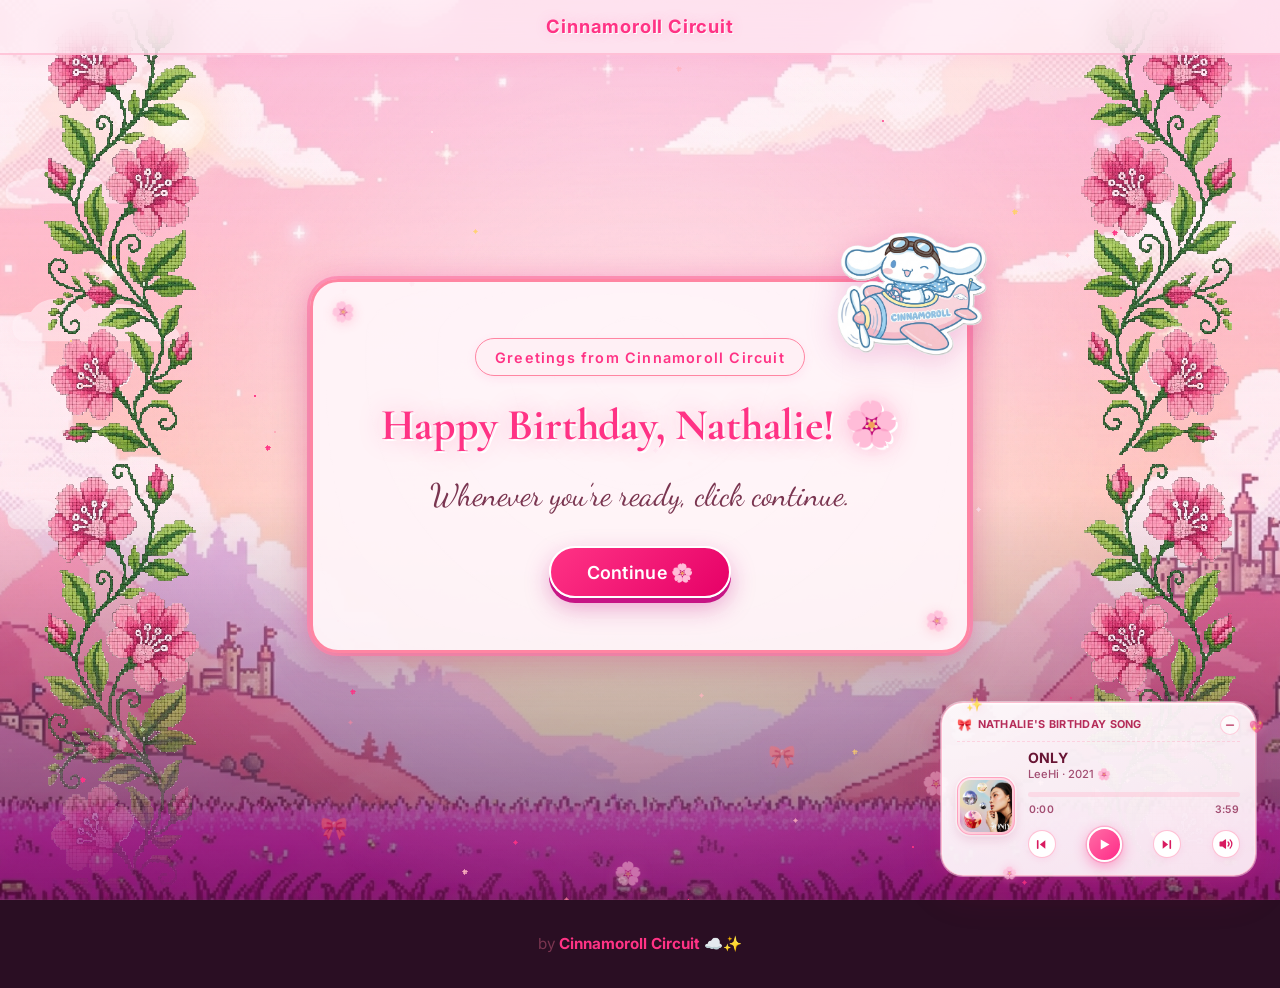
==== commit 4a34012d: "Add files via upload" ====
--- a/index.html
+++ b/index.html
@@ -1,4 +1,4 @@
-<!DOCTYPE html>
+﻿<!DOCTYPE html>
 <html lang="en">
 
 <head>
@@ -15,7 +15,7 @@
     <link href="https://fonts.googleapis.com/css2?family=Caveat:wght@600;700&family=Cormorant+Garamond:ital,wght@0,400;0,600;0,700;1,400;1,600&family=Dancing+Script:wght@600;700&family=Inter:wght@300;400;500;600&family=Shantell+Sans:ital,wght@1,600;1,700&display=swap" rel="stylesheet">
 
     <!-- Stylesheet -->
-    <link rel="stylesheet" href="css/style.css">
+    <link rel="stylesheet" href="css/style.css?v=20260916a">
 </head>
 
 <body>
@@ -113,6 +113,576 @@
                     <canvas id="particlesCanvas" class="particles-canvas"></canvas>
                 </div>
 
+                <!-- Cross-Stitch Pixel-Art Floral Frame Decoration -->
+                <div class="landing-blossom-decorations" aria-hidden="true">
+                    <!-- Vines are rendered as CSS background scenery on #landing::before/::after. -->
+
+                    <!-- Fallback vector artwork retained for offline asset recovery. -->
+                    <svg class="xstitch-corner xstitch-br" viewBox="0 0 280 340" xmlns="http://www.w3.org/2000/svg" shape-rendering="crispEdges">
+                        <!-- === STEMS & VINE === -->
+                        <!-- Main vertical stem rising from bottom-right -->
+                        <rect x="196" y="320" width="4" height="4" fill="#1B6B3A"/>
+                        <rect x="196" y="316" width="4" height="4" fill="#1B6B3A"/>
+                        <rect x="196" y="312" width="4" height="4" fill="#1B6B3A"/>
+                        <rect x="192" y="308" width="4" height="4" fill="#1B6B3A"/>
+                        <rect x="192" y="304" width="4" height="4" fill="#1B6B3A"/>
+                        <rect x="188" y="300" width="4" height="4" fill="#1B6B3A"/>
+                        <rect x="188" y="296" width="4" height="4" fill="#1B6B3A"/>
+                        <rect x="184" y="292" width="4" height="4" fill="#1B6B3A"/>
+                        <rect x="184" y="288" width="4" height="4" fill="#1B6B3A"/>
+                        <rect x="188" y="284" width="4" height="4" fill="#1B6B3A"/>
+                        <rect x="188" y="280" width="4" height="4" fill="#1B6B3A"/>
+                        <rect x="192" y="276" width="4" height="4" fill="#1B6B3A"/>
+                        <rect x="192" y="272" width="4" height="4" fill="#1B6B3A"/>
+                        <rect x="196" y="268" width="4" height="4" fill="#1B6B3A"/>
+                        <rect x="196" y="264" width="4" height="4" fill="#1B6B3A"/>
+                        <rect x="196" y="260" width="4" height="4" fill="#1B6B3A"/>
+                        <rect x="200" y="256" width="4" height="4" fill="#1B6B3A"/>
+                        <rect x="204" y="252" width="4" height="4" fill="#1B6B3A"/>
+                        <rect x="208" y="248" width="4" height="4" fill="#1B6B3A"/>
+                        <rect x="212" y="244" width="4" height="4" fill="#1B6B3A"/>
+                        <rect x="216" y="240" width="4" height="4" fill="#1B6B3A"/>
+                        <rect x="220" y="236" width="4" height="4" fill="#1B6B3A"/>
+                        <rect x="224" y="232" width="4" height="4" fill="#1B6B3A"/>
+                        <rect x="228" y="228" width="4" height="4" fill="#1B6B3A"/>
+                        <rect x="232" y="224" width="4" height="4" fill="#1B6B3A"/>
+                        <rect x="236" y="220" width="4" height="4" fill="#1B6B3A"/>
+                        <rect x="236" y="216" width="4" height="4" fill="#1B6B3A"/>
+                        <rect x="240" y="212" width="4" height="4" fill="#1B6B3A"/>
+                        <rect x="244" y="208" width="4" height="4" fill="#1B6B3A"/>
+                        <rect x="248" y="204" width="4" height="4" fill="#1B6B3A"/>
+                        <rect x="252" y="200" width="4" height="4" fill="#1B6B3A"/>
+                        <rect x="256" y="196" width="4" height="4" fill="#1B6B3A"/>
+                        <rect x="260" y="192" width="4" height="4" fill="#1B6B3A"/>
+                        <rect x="264" y="188" width="4" height="4" fill="#1B6B3A"/>
+                        <rect x="268" y="184" width="4" height="4" fill="#1B6B3A"/>
+                        <rect x="272" y="180" width="4" height="4" fill="#1B6B3A"/>
+                        <rect x="276" y="176" width="4" height="4" fill="#1B6B3A"/>
+
+                        <!-- Branch left toward large flower -->
+                        <rect x="180" y="288" width="4" height="4" fill="#1B6B3A"/>
+                        <rect x="176" y="288" width="4" height="4" fill="#1B6B3A"/>
+                        <rect x="172" y="284" width="4" height="4" fill="#1B6B3A"/>
+                        <rect x="168" y="284" width="4" height="4" fill="#1B6B3A"/>
+                        <rect x="164" y="280" width="4" height="4" fill="#1B6B3A"/>
+                        <rect x="160" y="276" width="4" height="4" fill="#1B6B3A"/>
+                        <rect x="156" y="272" width="4" height="4" fill="#1B6B3A"/>
+                        <rect x="152" y="268" width="4" height="4" fill="#1B6B3A"/>
+                        <rect x="148" y="264" width="4" height="4" fill="#1B6B3A"/>
+                        <rect x="144" y="260" width="4" height="4" fill="#1B6B3A"/>
+                        <rect x="140" y="256" width="4" height="4" fill="#1B6B3A"/>
+
+                        <!-- Tendril curl bottom-right -->
+                        <rect x="220" y="312" width="4" height="4" fill="#1B6B3A"/>
+                        <rect x="224" y="308" width="4" height="4" fill="#1B6B3A"/>
+                        <rect x="228" y="304" width="4" height="4" fill="#1B6B3A"/>
+                        <rect x="232" y="308" width="4" height="4" fill="#1B6B3A"/>
+                        <rect x="236" y="312" width="4" height="4" fill="#1B6B3A"/>
+                        <rect x="240" y="308" width="4" height="4" fill="#1B6B3A"/>
+                        <rect x="236" y="304" width="4" height="4" fill="#1B6B3A"/>
+
+                        <!-- Small tendril spiral left side -->
+                        <rect x="172" y="308" width="4" height="4" fill="#1B6B3A"/>
+                        <rect x="168" y="312" width="4" height="4" fill="#1B6B3A"/>
+                        <rect x="164" y="308" width="4" height="4" fill="#1B6B3A"/>
+                        <rect x="168" y="304" width="4" height="4" fill="#1B6B3A"/>
+                        <rect x="172" y="304" width="4" height="4" fill="#1B6B3A"/>
+
+                        <!-- === LARGE FLOWER (bottom-left area of SVG) === -->
+                        <!-- Outer dark-rose ring -->
+                        <rect x="112" y="228" width="4" height="4" fill="#E0356F"/>
+                        <rect x="116" y="224" width="4" height="4" fill="#E0356F"/>
+                        <rect x="120" y="220" width="4" height="4" fill="#E0356F"/>
+                        <rect x="128" y="220" width="4" height="4" fill="#E0356F"/>
+                        <rect x="136" y="220" width="4" height="4" fill="#E0356F"/>
+                        <rect x="144" y="220" width="4" height="4" fill="#E0356F"/>
+                        <rect x="148" y="224" width="4" height="4" fill="#E0356F"/>
+                        <rect x="152" y="228" width="4" height="4" fill="#E0356F"/>
+                        <rect x="152" y="232" width="4" height="4" fill="#E0356F"/>
+                        <rect x="152" y="236" width="4" height="4" fill="#E0356F"/>
+                        <rect x="152" y="240" width="4" height="4" fill="#E0356F"/>
+                        <rect x="148" y="244" width="4" height="4" fill="#E0356F"/>
+                        <rect x="144" y="248" width="4" height="4" fill="#E0356F"/>
+                        <rect x="140" y="252" width="4" height="4" fill="#E0356F"/>
+                        <rect x="132" y="252" width="4" height="4" fill="#E0356F"/>
+                        <rect x="124" y="252" width="4" height="4" fill="#E0356F"/>
+                        <rect x="116" y="248" width="4" height="4" fill="#E0356F"/>
+                        <rect x="112" y="244" width="4" height="4" fill="#E0356F"/>
+                        <rect x="108" y="240" width="4" height="4" fill="#E0356F"/>
+                        <rect x="108" y="236" width="4" height="4" fill="#E0356F"/>
+                        <rect x="108" y="232" width="4" height="4" fill="#E0356F"/>
+
+                        <!-- Medium-pink petal fill -->
+                        <rect x="116" y="228" width="4" height="4" fill="#F06292"/>
+                        <rect x="120" y="224" width="4" height="4" fill="#F06292"/>
+                        <rect x="124" y="224" width="4" height="4" fill="#F06292"/>
+                        <rect x="128" y="224" width="4" height="4" fill="#F06292"/>
+                        <rect x="132" y="224" width="4" height="4" fill="#F06292"/>
+                        <rect x="136" y="224" width="4" height="4" fill="#F06292"/>
+                        <rect x="140" y="224" width="4" height="4" fill="#F06292"/>
+                        <rect x="144" y="228" width="4" height="4" fill="#F06292"/>
+                        <rect x="148" y="228" width="4" height="4" fill="#F06292"/>
+                        <rect x="148" y="232" width="4" height="4" fill="#F06292"/>
+                        <rect x="148" y="236" width="4" height="4" fill="#F06292"/>
+                        <rect x="148" y="240" width="4" height="4" fill="#F06292"/>
+                        <rect x="144" y="244" width="4" height="4" fill="#F06292"/>
+                        <rect x="140" y="248" width="4" height="4" fill="#F06292"/>
+                        <rect x="136" y="248" width="4" height="4" fill="#F06292"/>
+                        <rect x="128" y="248" width="4" height="4" fill="#F06292"/>
+                        <rect x="124" y="248" width="4" height="4" fill="#F06292"/>
+                        <rect x="120" y="244" width="4" height="4" fill="#F06292"/>
+                        <rect x="116" y="244" width="4" height="4" fill="#F06292"/>
+                        <rect x="112" y="240" width="4" height="4" fill="#F06292"/>
+                        <rect x="112" y="236" width="4" height="4" fill="#F06292"/>
+                        <rect x="112" y="232" width="4" height="4" fill="#F06292"/>
+
+                        <!-- Soft blush petal highlights -->
+                        <rect x="120" y="228" width="4" height="4" fill="#F8A5C2"/>
+                        <rect x="124" y="228" width="4" height="4" fill="#F8A5C2"/>
+                        <rect x="128" y="228" width="4" height="4" fill="#F8A5C2"/>
+                        <rect x="132" y="228" width="4" height="4" fill="#F8A5C2"/>
+                        <rect x="136" y="228" width="4" height="4" fill="#F8A5C2"/>
+                        <rect x="140" y="228" width="4" height="4" fill="#F8A5C2"/>
+                        <rect x="144" y="232" width="4" height="4" fill="#F8A5C2"/>
+                        <rect x="144" y="236" width="4" height="4" fill="#F8A5C2"/>
+                        <rect x="144" y="240" width="4" height="4" fill="#F8A5C2"/>
+                        <rect x="140" y="244" width="4" height="4" fill="#F8A5C2"/>
+                        <rect x="136" y="244" width="4" height="4" fill="#F8A5C2"/>
+                        <rect x="132" y="244" width="4" height="4" fill="#F8A5C2"/>
+                        <rect x="128" y="244" width="4" height="4" fill="#F8A5C2"/>
+                        <rect x="124" y="244" width="4" height="4" fill="#F8A5C2"/>
+                        <rect x="120" y="240" width="4" height="4" fill="#F8A5C2"/>
+                        <rect x="116" y="240" width="4" height="4" fill="#F8A5C2"/>
+                        <rect x="116" y="236" width="4" height="4" fill="#F8A5C2"/>
+                        <rect x="116" y="232" width="4" height="4" fill="#F8A5C2"/>
+
+                        <!-- Center blush -->
+                        <rect x="124" y="232" width="4" height="4" fill="#FBC9DC"/>
+                        <rect x="128" y="232" width="4" height="4" fill="#FBC9DC"/>
+                        <rect x="132" y="232" width="4" height="4" fill="#FBC9DC"/>
+                        <rect x="136" y="232" width="4" height="4" fill="#FBC9DC"/>
+                        <rect x="140" y="232" width="4" height="4" fill="#FBC9DC"/>
+                        <rect x="124" y="236" width="4" height="4" fill="#FBC9DC"/>
+                        <rect x="128" y="236" width="4" height="4" fill="#FBC9DC"/>
+                        <rect x="136" y="236" width="4" height="4" fill="#FBC9DC"/>
+                        <rect x="140" y="236" width="4" height="4" fill="#FBC9DC"/>
+                        <rect x="124" y="240" width="4" height="4" fill="#FBC9DC"/>
+                        <rect x="128" y="240" width="4" height="4" fill="#FBC9DC"/>
+                        <rect x="136" y="240" width="4" height="4" fill="#FBC9DC"/>
+                        <rect x="140" y="240" width="4" height="4" fill="#FBC9DC"/>
+
+                        <!-- Cream center -->
+                        <rect x="132" y="236" width="4" height="4" fill="#FFF0F5"/>
+                        <rect x="128" y="240" width="4" height="4" fill="#FFF0F5"/>
+                        <rect x="132" y="240" width="4" height="4" fill="#FFF0F5"/>
+
+                        <!-- White stamens -->
+                        <rect x="132" y="228" width="2" height="4" fill="#FFFFFF"/>
+                        <rect x="124" y="232" width="4" height="2" fill="#FFFFFF"/>
+                        <rect x="140" y="232" width="4" height="2" fill="#FFFFFF"/>
+                        <rect x="128" y="244" width="2" height="4" fill="#FFFFFF"/>
+                        <rect x="136" y="244" width="2" height="4" fill="#FFFFFF"/>
+
+                        <!-- === LARGE FLOWER LEAVES === -->
+                        <!-- Leaf upper-left of big flower -->
+                        <rect x="104" y="252" width="4" height="4" fill="#4CA64C"/>
+                        <rect x="100" y="256" width="4" height="4" fill="#4CA64C"/>
+                        <rect x="96" y="260" width="4" height="4" fill="#4CA64C"/>
+                        <rect x="92" y="264" width="4" height="4" fill="#4CA64C"/>
+                        <rect x="96" y="264" width="4" height="4" fill="#8BC34A"/>
+                        <rect x="100" y="260" width="4" height="4" fill="#8BC34A"/>
+                        <rect x="104" y="256" width="4" height="4" fill="#8BC34A"/>
+                        <rect x="108" y="252" width="4" height="4" fill="#8BC34A"/>
+                        <!-- Leaf stem -->
+                        <rect x="108" y="248" width="4" height="4" fill="#1B6B3A"/>
+                        <rect x="108" y="244" width="4" height="4" fill="#1B6B3A"/>
+
+                        <!-- Leaf right side of big flower -->
+                        <rect x="156" y="232" width="4" height="4" fill="#4CA64C"/>
+                        <rect x="160" y="228" width="4" height="4" fill="#4CA64C"/>
+                        <rect x="164" y="224" width="4" height="4" fill="#4CA64C"/>
+                        <rect x="168" y="220" width="4" height="4" fill="#4CA64C"/>
+                        <rect x="160" y="224" width="4" height="4" fill="#8BC34A"/>
+                        <rect x="164" y="228" width="4" height="4" fill="#8BC34A"/>
+                        <rect x="168" y="232" width="4" height="4" fill="#8BC34A"/>
+                        <rect x="164" y="232" width="4" height="4" fill="#8BC34A"/>
+                        <!-- Leaf stem -->
+                        <rect x="156" y="236" width="4" height="4" fill="#1B6B3A"/>
+                        <rect x="156" y="240" width="4" height="4" fill="#1B6B3A"/>
+                        <rect x="156" y="244" width="4" height="4" fill="#1B6B3A"/>
+
+                        <!-- === FLOWER BUD 1 (upper-right area) === -->
+                        <!-- Bud stem -->
+                        <rect x="248" y="196" width="4" height="4" fill="#1B6B3A"/>
+                        <rect x="244" y="192" width="4" height="4" fill="#1B6B3A"/>
+                        <rect x="240" y="188" width="4" height="4" fill="#1B6B3A"/>
+                        <rect x="236" y="184" width="4" height="4" fill="#1B6B3A"/>
+                        <!-- Bud -->
+                        <rect x="232" y="180" width="4" height="4" fill="#E0356F"/>
+                        <rect x="236" y="176" width="4" height="4" fill="#E0356F"/>
+                        <rect x="240" y="176" width="4" height="4" fill="#F06292"/>
+                        <rect x="244" y="176" width="4" height="4" fill="#E0356F"/>
+                        <rect x="236" y="180" width="4" height="4" fill="#F06292"/>
+                        <rect x="240" y="180" width="4" height="4" fill="#F8A5C2"/>
+                        <rect x="244" y="180" width="4" height="4" fill="#F06292"/>
+                        <rect x="236" y="184" width="4" height="4" fill="#E0356F"/>
+                        <rect x="240" y="184" width="4" height="4" fill="#F06292"/>
+                        <rect x="244" y="184" width="4" height="4" fill="#E0356F"/>
+                        <!-- Bud calyx -->
+                        <rect x="236" y="188" width="4" height="4" fill="#4CA64C"/>
+                        <rect x="240" y="188" width="4" height="4" fill="#4CA64C"/>
+                        <rect x="244" y="188" width="4" height="4" fill="#4CA64C"/>
+                        <!-- Bud leaves -->
+                        <rect x="228" y="184" width="4" height="4" fill="#4CA64C"/>
+                        <rect x="224" y="188" width="4" height="4" fill="#4CA64C"/>
+                        <rect x="228" y="188" width="4" height="4" fill="#8BC34A"/>
+                        <rect x="248" y="184" width="4" height="4" fill="#4CA64C"/>
+                        <rect x="252" y="188" width="4" height="4" fill="#4CA64C"/>
+                        <rect x="248" y="188" width="4" height="4" fill="#8BC34A"/>
+
+                        <!-- === FLOWER BUD 2 (lower area near vine) === -->
+                        <rect x="196" y="296" width="4" height="4" fill="#1B6B3A"/>
+                        <rect x="200" y="292" width="4" height="4" fill="#1B6B3A"/>
+                        <rect x="204" y="292" width="4" height="4" fill="#E0356F"/>
+                        <rect x="208" y="288" width="4" height="4" fill="#E0356F"/>
+                        <rect x="204" y="288" width="4" height="4" fill="#F06292"/>
+                        <rect x="208" y="292" width="4" height="4" fill="#F06292"/>
+                        <rect x="212" y="288" width="4" height="4" fill="#E0356F"/>
+                        <rect x="212" y="292" width="4" height="4" fill="#E0356F"/>
+                        <rect x="204" y="296" width="4" height="4" fill="#4CA64C"/>
+                        <rect x="208" y="296" width="4" height="4" fill="#4CA64C"/>
+                        <rect x="212" y="296" width="4" height="4" fill="#4CA64C"/>
+
+                        <!-- === SCATTERED LEAVES along main vine === -->
+                        <!-- Leaf cluster 1 -->
+                        <rect x="200" y="264" width="4" height="4" fill="#4CA64C"/>
+                        <rect x="204" y="260" width="4" height="4" fill="#4CA64C"/>
+                        <rect x="208" y="256" width="4" height="4" fill="#4CA64C"/>
+                        <rect x="204" y="264" width="4" height="4" fill="#8BC34A"/>
+                        <rect x="208" y="260" width="4" height="4" fill="#8BC34A"/>
+                        <rect x="196" y="268" width="4" height="4" fill="#4CA64C"/>
+                        <rect x="200" y="272" width="4" height="4" fill="#4CA64C"/>
+                        <rect x="196" y="272" width="4" height="4" fill="#8BC34A"/>
+
+                        <!-- Leaf cluster 2 -->
+                        <rect x="240" y="216" width="4" height="4" fill="#4CA64C"/>
+                        <rect x="244" y="212" width="4" height="4" fill="#4CA64C"/>
+                        <rect x="248" y="208" width="4" height="4" fill="#4CA64C"/>
+                        <rect x="244" y="216" width="4" height="4" fill="#8BC34A"/>
+                        <rect x="248" y="212" width="4" height="4" fill="#8BC34A"/>
+                        <rect x="236" y="224" width="4" height="4" fill="#4CA64C"/>
+                        <rect x="232" y="228" width="4" height="4" fill="#4CA64C"/>
+                        <rect x="232" y="232" width="4" height="4" fill="#8BC34A"/>
+                    </svg>
+
+                    <!-- TOP-RIGHT: Smaller flower with bud and leaves -->
+                    <svg class="xstitch-corner xstitch-tr" viewBox="0 0 220 200" xmlns="http://www.w3.org/2000/svg" shape-rendering="crispEdges">
+                        <!-- Stem from corner -->
+                        <rect x="180" y="0" width="4" height="4" fill="#1B6B3A"/>
+                        <rect x="176" y="4" width="4" height="4" fill="#1B6B3A"/>
+                        <rect x="172" y="8" width="4" height="4" fill="#1B6B3A"/>
+                        <rect x="168" y="12" width="4" height="4" fill="#1B6B3A"/>
+                        <rect x="164" y="16" width="4" height="4" fill="#1B6B3A"/>
+                        <rect x="160" y="20" width="4" height="4" fill="#1B6B3A"/>
+                        <rect x="156" y="24" width="4" height="4" fill="#1B6B3A"/>
+                        <rect x="152" y="28" width="4" height="4" fill="#1B6B3A"/>
+                        <rect x="148" y="32" width="4" height="4" fill="#1B6B3A"/>
+                        <rect x="144" y="36" width="4" height="4" fill="#1B6B3A"/>
+                        <rect x="140" y="40" width="4" height="4" fill="#1B6B3A"/>
+                        <rect x="136" y="44" width="4" height="4" fill="#1B6B3A"/>
+                        <rect x="132" y="48" width="4" height="4" fill="#1B6B3A"/>
+                        <rect x="128" y="52" width="4" height="4" fill="#1B6B3A"/>
+                        <rect x="124" y="56" width="4" height="4" fill="#1B6B3A"/>
+                        <rect x="120" y="60" width="4" height="4" fill="#1B6B3A"/>
+                        <rect x="116" y="64" width="4" height="4" fill="#1B6B3A"/>
+
+                        <!-- Branch to small flower -->
+                        <rect x="112" y="68" width="4" height="4" fill="#1B6B3A"/>
+                        <rect x="108" y="72" width="4" height="4" fill="#1B6B3A"/>
+                        <rect x="104" y="76" width="4" height="4" fill="#1B6B3A"/>
+                        <rect x="100" y="80" width="4" height="4" fill="#1B6B3A"/>
+                        <rect x="96" y="84" width="4" height="4" fill="#1B6B3A"/>
+
+                        <!-- Tendril curl top-right -->
+                        <rect x="196" y="4" width="4" height="4" fill="#1B6B3A"/>
+                        <rect x="200" y="8" width="4" height="4" fill="#1B6B3A"/>
+                        <rect x="204" y="12" width="4" height="4" fill="#1B6B3A"/>
+                        <rect x="208" y="8" width="4" height="4" fill="#1B6B3A"/>
+                        <rect x="204" y="4" width="4" height="4" fill="#1B6B3A"/>
+                        <rect x="200" y="0" width="4" height="4" fill="#1B6B3A"/>
+
+                        <!-- Small flower (medium size) -->
+                        <!-- Outer dark ring -->
+                        <rect x="72" y="84" width="4" height="4" fill="#E0356F"/>
+                        <rect x="76" y="80" width="4" height="4" fill="#E0356F"/>
+                        <rect x="80" y="76" width="4" height="4" fill="#E0356F"/>
+                        <rect x="84" y="76" width="4" height="4" fill="#E0356F"/>
+                        <rect x="88" y="76" width="4" height="4" fill="#E0356F"/>
+                        <rect x="92" y="76" width="4" height="4" fill="#E0356F"/>
+                        <rect x="96" y="76" width="4" height="4" fill="#E0356F"/>
+                        <rect x="100" y="80" width="4" height="4" fill="#E0356F"/>
+                        <rect x="104" y="84" width="4" height="4" fill="#E0356F"/>
+                        <rect x="104" y="88" width="4" height="4" fill="#E0356F"/>
+                        <rect x="104" y="92" width="4" height="4" fill="#E0356F"/>
+                        <rect x="100" y="96" width="4" height="4" fill="#E0356F"/>
+                        <rect x="96" y="100" width="4" height="4" fill="#E0356F"/>
+                        <rect x="92" y="100" width="4" height="4" fill="#E0356F"/>
+                        <rect x="88" y="100" width="4" height="4" fill="#E0356F"/>
+                        <rect x="84" y="100" width="4" height="4" fill="#E0356F"/>
+                        <rect x="80" y="96" width="4" height="4" fill="#E0356F"/>
+                        <rect x="76" y="92" width="4" height="4" fill="#E0356F"/>
+                        <rect x="72" y="88" width="4" height="4" fill="#E0356F"/>
+
+                        <!-- Medium pink fill -->
+                        <rect x="76" y="84" width="4" height="4" fill="#F06292"/>
+                        <rect x="80" y="80" width="4" height="4" fill="#F06292"/>
+                        <rect x="84" y="80" width="4" height="4" fill="#F06292"/>
+                        <rect x="88" y="80" width="4" height="4" fill="#F06292"/>
+                        <rect x="92" y="80" width="4" height="4" fill="#F06292"/>
+                        <rect x="96" y="80" width="4" height="4" fill="#F06292"/>
+                        <rect x="100" y="84" width="4" height="4" fill="#F06292"/>
+                        <rect x="100" y="88" width="4" height="4" fill="#F06292"/>
+                        <rect x="100" y="92" width="4" height="4" fill="#F06292"/>
+                        <rect x="96" y="96" width="4" height="4" fill="#F06292"/>
+                        <rect x="92" y="96" width="4" height="4" fill="#F06292"/>
+                        <rect x="88" y="96" width="4" height="4" fill="#F06292"/>
+                        <rect x="84" y="96" width="4" height="4" fill="#F06292"/>
+                        <rect x="80" y="92" width="4" height="4" fill="#F06292"/>
+                        <rect x="76" y="88" width="4" height="4" fill="#F06292"/>
+
+                        <!-- Blush inner -->
+                        <rect x="80" y="84" width="4" height="4" fill="#F8A5C2"/>
+                        <rect x="84" y="84" width="4" height="4" fill="#F8A5C2"/>
+                        <rect x="88" y="84" width="4" height="4" fill="#F8A5C2"/>
+                        <rect x="92" y="84" width="4" height="4" fill="#F8A5C2"/>
+                        <rect x="96" y="84" width="4" height="4" fill="#F8A5C2"/>
+                        <rect x="96" y="88" width="4" height="4" fill="#F8A5C2"/>
+                        <rect x="96" y="92" width="4" height="4" fill="#F8A5C2"/>
+                        <rect x="92" y="92" width="4" height="4" fill="#F8A5C2"/>
+                        <rect x="88" y="92" width="4" height="4" fill="#F8A5C2"/>
+                        <rect x="84" y="92" width="4" height="4" fill="#F8A5C2"/>
+                        <rect x="80" y="88" width="4" height="4" fill="#F8A5C2"/>
+
+                        <!-- Center -->
+                        <rect x="84" y="88" width="4" height="4" fill="#FBC9DC"/>
+                        <rect x="88" y="88" width="4" height="4" fill="#FFF0F5"/>
+                        <rect x="92" y="88" width="4" height="4" fill="#FBC9DC"/>
+                        <rect x="88" y="84" width="2" height="4" fill="#FFFFFF"/>
+                        <rect x="84" y="88" width="4" height="2" fill="#FFFFFF"/>
+                        <rect x="92" y="88" width="4" height="2" fill="#FFFFFF"/>
+
+                        <!-- Leaves near top-right flower -->
+                        <rect x="68" y="96" width="4" height="4" fill="#4CA64C"/>
+                        <rect x="64" y="100" width="4" height="4" fill="#4CA64C"/>
+                        <rect x="60" y="104" width="4" height="4" fill="#4CA64C"/>
+                        <rect x="64" y="104" width="4" height="4" fill="#8BC34A"/>
+                        <rect x="68" y="100" width="4" height="4" fill="#8BC34A"/>
+                        <rect x="108" y="96" width="4" height="4" fill="#4CA64C"/>
+                        <rect x="112" y="100" width="4" height="4" fill="#4CA64C"/>
+                        <rect x="116" y="104" width="4" height="4" fill="#4CA64C"/>
+                        <rect x="112" y="104" width="4" height="4" fill="#8BC34A"/>
+                        <rect x="108" y="100" width="4" height="4" fill="#8BC34A"/>
+
+                        <!-- Bud near top -->
+                        <rect x="152" y="28" width="4" height="4" fill="#E0356F"/>
+                        <rect x="148" y="28" width="4" height="4" fill="#F06292"/>
+                        <rect x="156" y="28" width="4" height="4" fill="#F06292"/>
+                        <rect x="148" y="32" width="4" height="4" fill="#E0356F"/>
+                        <rect x="152" y="32" width="4" height="4" fill="#F8A5C2"/>
+                        <rect x="156" y="32" width="4" height="4" fill="#E0356F"/>
+                        <rect x="148" y="36" width="4" height="4" fill="#4CA64C"/>
+                        <rect x="152" y="36" width="4" height="4" fill="#4CA64C"/>
+                        <rect x="156" y="36" width="4" height="4" fill="#4CA64C"/>
+                        <!-- Bud leaves -->
+                        <rect x="144" y="32" width="4" height="4" fill="#4CA64C"/>
+                        <rect x="140" y="36" width="4" height="4" fill="#4CA64C"/>
+                        <rect x="144" y="36" width="4" height="4" fill="#8BC34A"/>
+                        <rect x="160" y="32" width="4" height="4" fill="#4CA64C"/>
+                        <rect x="164" y="36" width="4" height="4" fill="#4CA64C"/>
+                        <rect x="160" y="36" width="4" height="4" fill="#8BC34A"/>
+                    </svg>
+
+                    <!-- BOTTOM-LEFT: Smaller vine entering from corner -->
+                    <svg class="xstitch-corner xstitch-bl" viewBox="0 0 200 260" xmlns="http://www.w3.org/2000/svg" shape-rendering="crispEdges">
+                        <!-- Stem from bottom-left corner -->
+                        <rect x="4" y="248" width="4" height="4" fill="#1B6B3A"/>
+                        <rect x="8" y="244" width="4" height="4" fill="#1B6B3A"/>
+                        <rect x="12" y="240" width="4" height="4" fill="#1B6B3A"/>
+                        <rect x="16" y="236" width="4" height="4" fill="#1B6B3A"/>
+                        <rect x="20" y="232" width="4" height="4" fill="#1B6B3A"/>
+                        <rect x="24" y="228" width="4" height="4" fill="#1B6B3A"/>
+                        <rect x="28" y="224" width="4" height="4" fill="#1B6B3A"/>
+                        <rect x="32" y="220" width="4" height="4" fill="#1B6B3A"/>
+                        <rect x="36" y="216" width="4" height="4" fill="#1B6B3A"/>
+                        <rect x="40" y="212" width="4" height="4" fill="#1B6B3A"/>
+                        <rect x="44" y="208" width="4" height="4" fill="#1B6B3A"/>
+                        <rect x="48" y="204" width="4" height="4" fill="#1B6B3A"/>
+                        <rect x="52" y="200" width="4" height="4" fill="#1B6B3A"/>
+                        <rect x="56" y="196" width="4" height="4" fill="#1B6B3A"/>
+                        <rect x="60" y="192" width="4" height="4" fill="#1B6B3A"/>
+                        <rect x="64" y="188" width="4" height="4" fill="#1B6B3A"/>
+                        <rect x="68" y="184" width="4" height="4" fill="#1B6B3A"/>
+                        <rect x="72" y="180" width="4" height="4" fill="#1B6B3A"/>
+                        <rect x="76" y="176" width="4" height="4" fill="#1B6B3A"/>
+
+                        <!-- Branch toward small flower -->
+                        <rect x="80" y="172" width="4" height="4" fill="#1B6B3A"/>
+                        <rect x="84" y="168" width="4" height="4" fill="#1B6B3A"/>
+                        <rect x="88" y="164" width="4" height="4" fill="#1B6B3A"/>
+                        <rect x="92" y="160" width="4" height="4" fill="#1B6B3A"/>
+                        <rect x="96" y="156" width="4" height="4" fill="#1B6B3A"/>
+                        <rect x="100" y="152" width="4" height="4" fill="#1B6B3A"/>
+                        <rect x="104" y="148" width="4" height="4" fill="#1B6B3A"/>
+
+                        <!-- Small pink flower BL -->
+                        <rect x="96" y="128" width="4" height="4" fill="#E0356F"/>
+                        <rect x="100" y="124" width="4" height="4" fill="#E0356F"/>
+                        <rect x="104" y="120" width="4" height="4" fill="#E0356F"/>
+                        <rect x="108" y="120" width="4" height="4" fill="#E0356F"/>
+                        <rect x="112" y="120" width="4" height="4" fill="#E0356F"/>
+                        <rect x="116" y="124" width="4" height="4" fill="#E0356F"/>
+                        <rect x="120" y="128" width="4" height="4" fill="#E0356F"/>
+                        <rect x="120" y="132" width="4" height="4" fill="#E0356F"/>
+                        <rect x="120" y="136" width="4" height="4" fill="#E0356F"/>
+                        <rect x="116" y="140" width="4" height="4" fill="#E0356F"/>
+                        <rect x="108" y="144" width="4" height="4" fill="#E0356F"/>
+                        <rect x="100" y="140" width="4" height="4" fill="#E0356F"/>
+                        <rect x="96" y="136" width="4" height="4" fill="#E0356F"/>
+                        <rect x="96" y="132" width="4" height="4" fill="#E0356F"/>
+
+                        <rect x="100" y="128" width="4" height="4" fill="#F06292"/>
+                        <rect x="104" y="124" width="4" height="4" fill="#F06292"/>
+                        <rect x="108" y="124" width="4" height="4" fill="#F06292"/>
+                        <rect x="112" y="124" width="4" height="4" fill="#F06292"/>
+                        <rect x="116" y="128" width="4" height="4" fill="#F06292"/>
+                        <rect x="116" y="132" width="4" height="4" fill="#F06292"/>
+                        <rect x="116" y="136" width="4" height="4" fill="#F06292"/>
+                        <rect x="112" y="140" width="4" height="4" fill="#F06292"/>
+                        <rect x="104" y="140" width="4" height="4" fill="#F06292"/>
+                        <rect x="100" y="136" width="4" height="4" fill="#F06292"/>
+                        <rect x="100" y="132" width="4" height="4" fill="#F06292"/>
+
+                        <rect x="104" y="128" width="4" height="4" fill="#F8A5C2"/>
+                        <rect x="108" y="128" width="4" height="4" fill="#F8A5C2"/>
+                        <rect x="112" y="128" width="4" height="4" fill="#F8A5C2"/>
+                        <rect x="112" y="132" width="4" height="4" fill="#F8A5C2"/>
+                        <rect x="112" y="136" width="4" height="4" fill="#F8A5C2"/>
+                        <rect x="108" y="136" width="4" height="4" fill="#F8A5C2"/>
+                        <rect x="104" y="136" width="4" height="4" fill="#F8A5C2"/>
+                        <rect x="104" y="132" width="4" height="4" fill="#F8A5C2"/>
+
+                        <!-- Center -->
+                        <rect x="108" y="132" width="4" height="4" fill="#FFF0F5"/>
+                        <rect x="108" y="124" width="2" height="4" fill="#FFFFFF"/>
+                        <rect x="104" y="132" width="4" height="2" fill="#FFFFFF"/>
+                        <rect x="112" y="132" width="4" height="2" fill="#FFFFFF"/>
+                        <rect x="108" y="140" width="2" height="4" fill="#FFFFFF"/>
+
+                        <!-- Leaves BL -->
+                        <rect x="88" y="140" width="4" height="4" fill="#4CA64C"/>
+                        <rect x="84" y="144" width="4" height="4" fill="#4CA64C"/>
+                        <rect x="80" y="148" width="4" height="4" fill="#4CA64C"/>
+                        <rect x="84" y="148" width="4" height="4" fill="#8BC34A"/>
+                        <rect x="88" y="144" width="4" height="4" fill="#8BC34A"/>
+                        <rect x="124" y="132" width="4" height="4" fill="#4CA64C"/>
+                        <rect x="128" y="136" width="4" height="4" fill="#4CA64C"/>
+                        <rect x="132" y="140" width="4" height="4" fill="#4CA64C"/>
+                        <rect x="128" y="140" width="4" height="4" fill="#8BC34A"/>
+                        <rect x="124" y="136" width="4" height="4" fill="#8BC34A"/>
+
+                        <!-- Tendril bottom-left curl -->
+                        <rect x="4" y="252" width="4" height="4" fill="#1B6B3A"/>
+                        <rect x="8" y="256" width="4" height="4" fill="#1B6B3A"/>
+                        <rect x="12" y="252" width="4" height="4" fill="#1B6B3A"/>
+                        <rect x="8" y="248" width="4" height="4" fill="#1B6B3A"/>
+                        <!-- Bud near bottom -->
+                        <rect x="36" y="224" width="4" height="4" fill="#E0356F"/>
+                        <rect x="32" y="224" width="4" height="4" fill="#F06292"/>
+                        <rect x="40" y="224" width="4" height="4" fill="#F06292"/>
+                        <rect x="36" y="228" width="4" height="4" fill="#4CA64C"/>
+                        <rect x="32" y="228" width="4" height="4" fill="#4CA64C"/>
+                        <rect x="40" y="228" width="4" height="4" fill="#4CA64C"/>
+                        <!-- Small leaves on stem -->
+                        <rect x="52" y="208" width="4" height="4" fill="#4CA64C"/>
+                        <rect x="56" y="204" width="4" height="4" fill="#4CA64C"/>
+                        <rect x="56" y="208" width="4" height="4" fill="#8BC34A"/>
+                        <rect x="44" y="216" width="4" height="4" fill="#4CA64C"/>
+                        <rect x="40" y="220" width="4" height="4" fill="#4CA64C"/>
+                        <rect x="40" y="216" width="4" height="4" fill="#8BC34A"/>
+                    </svg>
+
+                    <!-- TOP-LEFT: Subtle small branch/bud -->
+                    <svg class="xstitch-corner xstitch-tl" viewBox="0 0 160 180" xmlns="http://www.w3.org/2000/svg" shape-rendering="crispEdges">
+                        <!-- Stem from top-left corner -->
+                        <rect x="0" y="4" width="4" height="4" fill="#1B6B3A"/>
+                        <rect x="4" y="8" width="4" height="4" fill="#1B6B3A"/>
+                        <rect x="8" y="12" width="4" height="4" fill="#1B6B3A"/>
+                        <rect x="12" y="16" width="4" height="4" fill="#1B6B3A"/>
+                        <rect x="16" y="20" width="4" height="4" fill="#1B6B3A"/>
+                        <rect x="20" y="24" width="4" height="4" fill="#1B6B3A"/>
+                        <rect x="24" y="28" width="4" height="4" fill="#1B6B3A"/>
+                        <rect x="28" y="32" width="4" height="4" fill="#1B6B3A"/>
+                        <rect x="32" y="36" width="4" height="4" fill="#1B6B3A"/>
+                        <rect x="36" y="40" width="4" height="4" fill="#1B6B3A"/>
+                        <rect x="40" y="44" width="4" height="4" fill="#1B6B3A"/>
+                        <rect x="44" y="48" width="4" height="4" fill="#1B6B3A"/>
+                        <rect x="48" y="52" width="4" height="4" fill="#1B6B3A"/>
+                        <rect x="52" y="56" width="4" height="4" fill="#1B6B3A"/>
+                        <rect x="56" y="60" width="4" height="4" fill="#1B6B3A"/>
+                        <rect x="60" y="64" width="4" height="4" fill="#1B6B3A"/>
+                        <rect x="64" y="68" width="4" height="4" fill="#1B6B3A"/>
+                        <rect x="68" y="72" width="4" height="4" fill="#1B6B3A"/>
+                        <rect x="72" y="76" width="4" height="4" fill="#1B6B3A"/>
+                        <rect x="76" y="80" width="4" height="4" fill="#1B6B3A"/>
+
+                        <!-- Bud at end of stem -->
+                        <rect x="80" y="80" width="4" height="4" fill="#E0356F"/>
+                        <rect x="84" y="76" width="4" height="4" fill="#E0356F"/>
+                        <rect x="88" y="76" width="4" height="4" fill="#F06292"/>
+                        <rect x="92" y="76" width="4" height="4" fill="#E0356F"/>
+                        <rect x="84" y="80" width="4" height="4" fill="#F06292"/>
+                        <rect x="88" y="80" width="4" height="4" fill="#F8A5C2"/>
+                        <rect x="92" y="80" width="4" height="4" fill="#F06292"/>
+                        <rect x="84" y="84" width="4" height="4" fill="#4CA64C"/>
+                        <rect x="88" y="84" width="4" height="4" fill="#4CA64C"/>
+                        <rect x="92" y="84" width="4" height="4" fill="#4CA64C"/>
+
+                        <!-- Small side bud -->
+                        <rect x="36" y="44" width="4" height="4" fill="#E0356F"/>
+                        <rect x="32" y="44" width="4" height="4" fill="#F06292"/>
+                        <rect x="36" y="48" width="4" height="4" fill="#4CA64C"/>
+                        <rect x="32" y="48" width="4" height="4" fill="#4CA64C"/>
+
+                        <!-- Leaves TL -->
+                        <rect x="76" y="84" width="4" height="4" fill="#4CA64C"/>
+                        <rect x="72" y="88" width="4" height="4" fill="#4CA64C"/>
+                        <rect x="68" y="92" width="4" height="4" fill="#4CA64C"/>
+                        <rect x="72" y="92" width="4" height="4" fill="#8BC34A"/>
+                        <rect x="76" y="88" width="4" height="4" fill="#8BC34A"/>
+                        <rect x="96" y="80" width="4" height="4" fill="#4CA64C"/>
+                        <rect x="100" y="84" width="4" height="4" fill="#4CA64C"/>
+                        <rect x="104" y="88" width="4" height="4" fill="#4CA64C"/>
+                        <rect x="100" y="88" width="4" height="4" fill="#8BC34A"/>
+                        <rect x="96" y="84" width="4" height="4" fill="#8BC34A"/>
+
+                        <!-- Small scattered leaves on upper stem -->
+                        <rect x="16" y="24" width="4" height="4" fill="#4CA64C"/>
+                        <rect x="12" y="28" width="4" height="4" fill="#4CA64C"/>
+                        <rect x="12" y="24" width="4" height="4" fill="#8BC34A"/>
+                        <rect x="28" y="36" width="4" height="4" fill="#4CA64C"/>
+                        <rect x="32" y="40" width="4" height="4" fill="#4CA64C"/>
+                        <rect x="32" y="36" width="4" height="4" fill="#8BC34A"/>
+
+                        <!-- Tendril top-left -->
+                        <rect x="0" y="8" width="4" height="4" fill="#1B6B3A"/>
+                        <rect x="4" y="4" width="4" height="4" fill="#1B6B3A"/>
+                        <rect x="8" y="0" width="4" height="4" fill="#1B6B3A"/>
+                        <rect x="4" y="0" width="4" height="4" fill="#1B6B3A"/>
+                        <rect x="0" y="0" width="4" height="4" fill="#1B6B3A"/>
+                    </svg>
+
+                </div>
+
                 <div class="landing-content">
                     <!-- Subtle Card Corner Sakura Accents -->
                     <div class="card-corner-sakura cc-tl" aria-hidden="true">🌸</div>
@@ -178,10 +748,6 @@
                     <h2 id="opening-title">Getting everything ready…</h2>
                     <p class="opening-subtitle">sorry if may bugs hehe 🐾</p>
 
-                    <!-- Dessert Sailor Cinnamoroll Sticker -->
-                    <div class="cin-sticker cin-sticker-dessert" aria-hidden="true">
-                        <img src="assets/images/cin_dessert.png" alt="Cinnamoroll with Desserts" draggable="false">
-                    </div>
 
                     <!-- Paw-print progress dots -->
                     <div class="paw-progress" aria-hidden="true">
@@ -233,62 +799,57 @@
                     <div class="letter-content">
                         <p class="salutation">Dear Nathalie,</p>
 
-                        <p>Happy birthday.</p>
-
-                        <p>Today is another year of your life, and I hope it’s also a moment for you to reflect and value how far you’ve come, the person you’ve become, and everything that has brought you here.</p>
-
-                        <p>There’s something about you that I’ve always found difficult to put into words. But I’ll start with this: you’re funny, smart, creative, pretty, a politically aware girlie, and, above all, someone who seems to carry so much love in her. There are so many beautiful things about you, and you carry them so effortlessly that you probably don’t even realize how special they are.</p>
-
-                        <p>Somewhere along the way, you became an inspiration to me. On days when I feel tired or unmotivated, thinking about you makes me want to do a little better, try a little harder, and keep moving forward. You never asked to be an inspiration to me. You were simply being yourself, and somehow, that was enough. Maybe that’s what makes it meaningful.</p>
-
-                        <p>There were moments too, like seeing you at the canteen with your friends. Nothing particularly special happened. You were just there, living your life, laughing, and doing your own thing, and seeing you made an ordinary day feel a little lighter. Maybe that’s how it happened. It happened bit by bit, in a way I barely noticed. Little by little, without me even noticing, you somehow ivy-ed your way into my thoughts.</p>
-
-                        <p>Now, the smallest things can remind me of you. A shade of blue, a song, a Cinnamoroll, or even something as simple as vanilla and milk. Sometimes, the smallest things make you think of a person for no clear reason.</p>
-
-                        <p>I know I don’t truly know everything about you, and I never want to pretend that I do. What I know is only what I’ve been fortunate enough to see from a distance. But even from that distance, I’ve found so many reasons to admire you and the person you’re becoming.</p>
-
-                        <p>And more than anything, I hope you succeed.</p>
-
-                        <p>I hope you reach the dreams you’ve worked so hard for. I hope the things you’ve spent countless hours studying, practicing, creating, and working toward eventually find their way back to you. Maybe someday, I’ll see you as the future Miss TUPV. Maybe I’ll see your name among the topnotchers, with RCh proudly beside your name. If that day ever comes, wherever life finds me, I hope I’ll get to see it, knowing you deserve every bit of it.</p>
-
-                        <p>Because I think you can.</p>
-
-                        <p>So keep striving. Keep doing the things that make you happy. Keep cooking, baking, playing your guitar, listening to the music you love, chasing your dreams, and being authentically yourself.</p>
-
-                        <p>You don’t have to have everything figured out. You don’t have to know exactly where every path will lead. Sometimes, all you can do is take the next step and trust that the rest will become clearer along the way. And when life gets difficult, I hope you remember how many difficult things you’ve already made it through.</p>
-
-                        <p>There will be days when you feel lost. Days when things don’t go the way you hoped. Days when you wonder if you’re doing enough or if you’re getting anywhere at all.</p>
-
-                        <p>When those days arrive, I hope you treat yourself kindly.</p>
-
-                        <p>You will always find a way, just as you always have.</p>
-
-                        <p>And if you ever feel like you’re falling behind, remember that growing doesn’t always look like progress. Sometimes, you don’t notice the change until you look back and see how different you are from the person you used to be.</p>
-
-                        <p>Just like flowers, you’re capable of blooming beautifully, more than you think.</p>
-
-                        <p>You don’t have to rush it.</p>
-
-                        <p>There is still so much ahead of you. So many places you haven’t seen, things you haven’t experienced, people you haven’t met, and dreams you haven’t reached yet. There are still so many versions of your life waiting for you. I hope you get to discover them one by one.</p>
-
-                        <p>As for me, I’ll stay in the background. Maybe we’ve crossed paths, or maybe we haven’t. Maybe you’ve seen me before, or maybe I’m just a stranger. That’s okay. You don’t need to know who I am, and this message isn’t meant to change that. I just wanted to share a few words that might make your birthday a little brighter.</p>
-
-                        <p>Sometimes, you don’t have to be involved in someone’s life to wish them well. Simply seeing them do their best is reason enough to hope good things come their way.</p>
-
-                        <p>That’s all I really want for you.</p>
-
-                        <p>May you find happiness in everyday moments. May you be supported by those who love and understand you. May you keep finding inspiration or reasons to be excited every morning. And may the dreams you follow become your reality. And on the days when they feel far away, I hope you remember that you’re still moving towards them.</p>
-
-                        <p>No matter where life takes you, may you always find beauty along the way. Let your pride come not from chasing perfection, but from remaining true to yourself. Cherish your curiosity, creativity, kindness, and all the little things that make you uniquely you. And as you move forward, remember to pause and appreciate just how much you’ve grown and the person you’ve become.</p>
-
-                        <p>Keep going. Keep growing. Keep blooming.</p>
-
-                        <p>There’s no need to rush. Take your time. Find your way. And wherever that way leads, I hope it brings you somewhere you’re happy to be.</p>
-
+                        <p>It’s your birthday, and I think it’s worth taking the time to look at how far you’ve come. Everything you’ve been through and everything you’ve learned along the way have shaped the person you are today.</p>
+
+                        <p>You’ve always been someone I’ve found hard to put into words. But I’ll start with this: you’re funny, smart, creative, pretty, and most of all, someone who seems to have so much love to give. There are so many things about you that I admire, and you carry them so naturally that you probably don’t even realize how special they are.</p>
+
+                        <p>I didn’t really notice when it happened, but you became an inspiration to me. On days when I don’t feel like doing much, thinking about you makes me want to try a little harder and keep going. You probably never meant to inspire me. You were just being yourself, and somehow, that was enough.</p>
+
+                        <p>There were also simple things, like seeing you at the canteen with your friends. Nothing extraordinary happened. You were just there, laughing, talking, and enjoying your time. But somehow, seeing you was enough to make the day feel different.</p>
+
+                        <p>Maybe that’s how it happened. It wasn’t something that happened all at once. It happened gradually, in ways I didn’t even notice at first. And at some point, you grew into my thoughts like ivy, slowly taking up more space than I ever expected.</p>
+
+                        <p>These days, even the smallest things remind me of you. A certain shade of blue, a song, cinnamoroll, or even something as simple as the smell of vanilla and milk. Somehow, I’ve started associating all these ordinary things with you. Maybe that’s why certain songs started feeling a little different to me.</p>
+
+                        <p>You’re my “Wonderwall,” someone I find myself looking for whenever you’re around. Then there’s “She’s Electric,” because you have this way of catching my attention without even trying. “Champagne Supernova” makes me think of how things just feel a little different whenever you’re around. And “Sweet Child o’ Mine” reminds me of how highly I’ve always thought of you. “Cinderella” makes me think of how beautiful you are, not just in the ways people notice at first, but in the things that make you who you are.</p>
+
+                        <p>Then there’s “Damned,” because at some point, I realized I was falling for you. “I Knew It, I Knew You” feels right because, before I knew it, you had become someone who mattered to me more than I ever expected. “Mahal Magmahal” reminds me that admiring you from a distance has made me want to work on myself and become a better person along the way. And then there’s “Billionaire,” because if I could give you everything good in the world, I probably would.</p>
+
+                        <p>That’s why, even though September isn’t over yet, you’re already the reason I want to wake up when September ends.</p>
+
+                        <p>I know I don’t truly know everything about you, and I never want to pretend that I do. What I know is only what I’ve been fortunate enough to see from a distance. But even from that distance, I’ve found so many reasons to admire you and the person you’re becoming.</p>
+
+                        <p>More than anything, I want to see you succeed. I want to see you reach the dreams you’ve worked so hard for. All those hours you’ve spent studying, practicing, creating, and working toward the things you want deserve to mean something.</p>
+
+                        <p>And maybe someday, I’ll see you as the future Miss TUPV. I’ll see your name among the topnotchers, with “RCh” proudly written beside your name. And if that day ever comes, wherever life finds me, I’ll be glad that I got to see it. You deserve every bit of it. Because I really think you can.</p>
+
+                        <p>So keep striving. Keep doing the things that make you happy. Keep singing, baking, playing your guitar, listening to the music you love, chasing your dreams, and being yourself.</p>
+
+                        <p>You don’t need to have everything figured out right now. There will be days when you feel lost, days when things don’t go the way you planned, and days when you wonder if you’re doing enough. When those days come, remember to be kind to yourself. Sometimes, growth doesn’t feel like progress. You don’t always notice how much you’ve changed until you look back and realize how different you are from the person you used to be.</p>
+
+                        <p>There are still so many versions of your life waiting for you. So many places you haven’t seen, things you haven’t experienced, people you haven’t met, and dreams you haven’t reached yet.</p>
+
+                        <p>Keep the people who love, understand, and support you close. Keep finding things to look forward to. And keep chasing the dreams that matter to you until they become real.</p>
+
+                        <p>As for me, I’ll stay in the background. Maybe we’ve crossed paths, or maybe we haven’t. Maybe you’ve seen me before, or maybe I’m just a stranger to you. You don’t need to know who I am. This message isn’t meant to change that.</p>
+
+                        <p>I just wanted to leave you with a few words that might make your birthday a little brighter.</p>
+
+                        <p>I think sometimes, you don’t have to be part of someone’s life to wish them well. Simply seeing someone do their best can be enough reason to want good things for them. And honestly, that’s all I want for you.</p>
+
+                        <p>So as you keep moving forward, don’t forget to look back sometimes and see how far you’ve come.</p>
+
+                        <p>Keep going. Keep growing.</p>
+
+                        <p>There’s no need to rush. Take your time. Find your way.</p>
+
+                        <p>And wherever that way leads, may you find a life that feels worth living, a life that makes you happy to be exactly where you are.</p>
+
                         <p class="valediction">
                             Happy birthday, Nathalie.<br>
                             <strong class="signature-handwritten">Cinnamoroll Circuit 💗</strong>
                         </p>
+
                     </div>
 
                     <div class="secret-confession-note" aria-label="A quiet thought">
@@ -299,7 +860,7 @@
 
                     <div class="letter-footer">
                         <button id="nextToPhotosBtn" class="primary-button inline-btn" type="button">
-                            One more thing...
+                            Continue 🌸
                         </button>
                     </div>
                 </article>
@@ -310,7 +871,7 @@
             <section id="photos" class="section-container" aria-labelledby="photos-title" style="display: none;">
                 <header class="section-header">
                     <span class="section-tag">Happy Birthday Nathalie 🌸</span>
-                    <h2 id="photos-title">One more thing…</h2>
+                    <h2 id="photos-title"></h2>
                 </header>
 
                 <!-- Ambient Floating Photo Charms -->
@@ -412,7 +973,7 @@
                 <!-- Scrapbook Action to proceed to Scrapbook Collage -->
                 <div class="scrapbook-actions" id="scrapbookActions">
                     <button id="photo3NextBtn" class="primary-button photo-continue-btn" type="button">
-                        See what's next... 💖
+                        Continue 🌸
                     </button>
                 </div>
             </section>
@@ -633,7 +1194,7 @@
                 <!-- Scrapbook Bottom Action / Sweetness Caption -->
                 <div class="collage-actions" id="collageActions">
                     <button id="collageToDessertBtn" class="scrapbook-caption-pill-btn" type="button">
-                        Next 🌸
+                        Continue 🌸
                     </button>
                 </div>
             </section>
@@ -646,7 +1207,7 @@
                     <div class="cafe-sign-string"></div>
                     <div class="cafe-sign-board pixel-sign-board" role="img" aria-label="A Little Something for You — Open">
                         <span class="cafe-sign-title">♡ Cinnamoroll Cafe ♡</span>
-                        <span class="cafe-sign-subtitle">Pick whichever one feels right today.</span>
+                        <span class="cafe-sign-subtitle">You can always come back here.</span>
                         <span class="cafe-sign-open">[ OPEN ♡ ]</span>
                     </div>
                     <div class="cafe-entrance-particles" id="cafeEntranceParticles" aria-hidden="true"></div>
@@ -818,7 +1379,7 @@
                             <div class="specials-divider">· · · · · · · · ·</div>
                             <span class="specials-item">· Nathalie</span>
                             <span class="specials-item">· @deardiavy</span>
-                            <span class="specials-item">· Olivia Rodrigo/One Direction girlie </span>
+                            <span class="specials-item">🍰 🍰 🍰</span>
                             <span class="specials-tagline"> baked fresh for our favorite customer </span>
                         </div>
 
@@ -845,7 +1406,7 @@
                         </div>
                         <div class="cafe-hint-wrapper" id="cafeDiscoveryHint" aria-live="polite">
                             <p class="hint-line-main">Cinnamoroll's Café</p>
-                            <p class="hint-line-sub">Pick whichever treat feels right today. ♡</p>
+                            <p class="hint-line-sub">Happy BIrthday Nathalie ♡</p>
                         </div>
                     </header>
 
@@ -865,7 +1426,7 @@
                             </div>
                             <div class="treat-card-pill">
                                 <span class="treat-card-title">Chocolate</span>
-                                <span class="treat-card-desc">for the days that feel a little too heavy</span>
+                                <span class="treat-card-desc">moment of comfort</span>
                             </div>
                             <span class="treat-found-mark" aria-hidden="true">opened ♡</span>
                         </button>
@@ -883,7 +1444,7 @@
                             </div>
                             <div class="treat-card-pill">
                                 <span class="treat-card-title">Cookie</span>
-                                <span class="treat-card-desc">for when you need a little reminder that you're loved</span>
+                                <span class="treat-card-desc">gentle reminder</span>
                             </div>
                             <span class="treat-found-mark" aria-hidden="true">opened ♡</span>
                         </button>
@@ -901,7 +1462,7 @@
                             </div>
                             <div class="treat-card-pill">
                                 <span class="treat-card-title">Strawberry Shortcake</span>
-                                <span class="treat-card-desc">for when life could use a little sweetness</span>
+                                <span class="treat-card-desc">touch of sweetness</span>
                             </div>
                             <span class="treat-found-mark" aria-hidden="true">opened ♡</span>
                         </button>
@@ -921,7 +1482,7 @@
                             <div class="treat-card-pill centerpiece-pill">
                                 <span class="treat-card-badge">✨ TODAY'S SPECIAL ✨</span>
                                 <span class="treat-card-title">Birthday Cake</span>
-                                <span class="treat-card-desc">for today, because you deserve to celebrate</span>
+                                <span class="treat-card-desc">time for celebration</span>
                             </div>
                             <span class="treat-found-mark" aria-hidden="true">celebrated ♡</span>
                         </button>
@@ -939,7 +1500,7 @@
                             </div>
                             <div class="treat-card-pill">
                                 <span class="treat-card-title">Cupcake</span>
-                                <span class="treat-card-desc">for when you need a tiny reason to smile</span>
+                                <span class="treat-card-desc">moment of happiness</span>
                             </div>
                             <span class="treat-found-mark" aria-hidden="true">opened ♡</span>
                         </button>
@@ -957,7 +1518,7 @@
                             </div>
                             <div class="treat-card-pill">
                                 <span class="treat-card-title">Birthday Drink</span>
-                                <span class="treat-card-desc">for when you need to slow down for a while</span>
+                                <span class="treat-card-desc">moment to pause</span>
                             </div>
                             <span class="treat-found-mark" aria-hidden="true">opened ♡</span>
                         </button>
@@ -984,34 +1545,248 @@
 
             <!-- 6. CINEMATIC ANIMATED BOUQUET (Spacious Dome Layout - Zero Flower Intersections) -->
             <section id="bouquet" class="section-container" aria-labelledby="bouquet-title" style="display: none;">
-                <div class="bouquet-stage">
-
-                    <!-- Golden-hour sun glow disc behind bouquet -->
-                    <div class="bouquet-sun-glow" aria-hidden="true"></div>
-
-                    <!-- Scrapbook paper grain texture overlay -->
-                    <div class="bouquet-paper-grain" aria-hidden="true"></div>
-
-                    <!-- Warm stardust particles -->
-                    <div id="bouquetStardust" class="bouquet-stardust" aria-hidden="true"></div>
-
-                    <!-- Soft Ambient Illuminated Glow behind Bouquet -->
-                    <div class="bouquet-ambient-glow"></div>
-
-                    <!-- Floating Petals Container -->
-                    <div id="floatingPetals" class="floating-petals-layer" aria-hidden="true"></div>
-
-                    <!-- Floating Compliments Layer -->
-                    <div id="floatingCompliments" class="compliments-container">
-                        <span class="compliment-pill c1">there is something special about you 🌸</span>
-                        <span class="compliment-pill c2">you’re genuinely wonderful 🌸</span>
-                        <span class="compliment-pill c3">effortlessly lovely 🌸</span>
-                        <span class="compliment-pill c4">you’re extraordinary 🌸</span>
-                        <span class="compliment-pill c5">you’re one of a kind 🌸</span>
-                    </div>
-
-                    <!-- Spacious Hand-Tied SVG Bouquet: Exact Copy Animated Retro Pixel-Art Bouquet -->
-                    <div class="bouquet-wrapper">
+
+                <!-- ══ CINEMATIC ANIMATED BOUQUET REVEAL ══
+                     Site's pink gradient stays as the base; transparent pixel-art
+                     props (vine, flowers, butterfly) bloom in around the Cinnamoroll
+                     centerpiece. Plays once on section enter via IntersectionObserver. -->
+                <div class="cinematic-reveal" id="cinematicReveal" aria-label="A cinematic bouquet reveal">
+
+                    <!-- Decorative accents layer (transparent cutout props, above pink bg) -->
+                    <div class="cinematic-accents" aria-hidden="true">
+
+                        <!-- Symmetrical hanging pixel-art vines with 4 individual strands -->
+                        <div class="cinematic-vine cinematic-vine-left">
+                            <svg class="cinematic-vine-svg" xmlns="http://www.w3.org/2000/svg" viewBox="0 0 220 420" width="220" height="420" aria-hidden="true" focusable="false">
+                                <defs>
+                                    <linearGradient id="bvStemL" x1="0" y1="0" x2="0" y2="1">
+                                        <stop offset="0%" stop-color="#3E6B3C"/>
+                                        <stop offset="100%" stop-color="#2F542E"/>
+                                    </linearGradient>
+                                    <linearGradient id="bvLeafL" x1="0" y1="0" x2="1" y2="1">
+                                        <stop offset="0%" stop-color="#6AA85F"/>
+                                        <stop offset="100%" stop-color="#4E8F4C"/>
+                                    </linearGradient>
+                                    <linearGradient id="bvBloomPink" x1="0" y1="0" x2="0" y2="1">
+                                        <stop offset="0%" stop-color="#F59AC4"/>
+                                        <stop offset="100%" stop-color="#E66AA0"/>
+                                    </linearGradient>
+                                    <linearGradient id="bvBloomPurple" x1="0" y1="0" x2="0" y2="1">
+                                        <stop offset="0%" stop-color="#B69AE8"/>
+                                        <stop offset="100%" stop-color="#9A6BD6"/>
+                                    </linearGradient>
+                                    <linearGradient id="bvBloomDeep" x1="0" y1="0" x2="0" y2="1">
+                                        <stop offset="0%" stop-color="#E86AA6"/>
+                                        <stop offset="100%" stop-color="#C74E90"/>
+                                    </linearGradient>
+                                </defs>
+                                <!-- Strand 1: Left Outer Trailing Stem -->
+                                <g class="vine-strand vine-strand-1">
+                                    <path d="M30 0 C44 60, 18 120, 42 180 C66 240, 30 300, 58 366 C66 390, 70 404, 74 420" fill="none" stroke="url(#bvStemL)" stroke-width="5" stroke-linecap="round"/>
+                                    <path d="M30 60 C18 58, 12 48, 14 40" fill="none" stroke="#4E8F4C" stroke-width="2" stroke-linecap="round"/>
+                                    <path d="M42 180 C30 182, 24 192, 26 200" fill="none" stroke="#4E8F4C" stroke-width="2" stroke-linecap="round"/>
+                                    <path d="M20 44 C6 34, 2 18, 12 12 C22 8, 32 20, 30 36 Z" fill="url(#bvLeafL)"/>
+                                    <path d="M34 98 C46 88, 56 82, 60 90 C62 98, 52 108, 40 110 Z" fill="url(#bvLeafL)"/>
+                                    <path d="M18 160 C4 152, -2 138, 8 132 C18 128, 28 140, 26 156 Z" fill="url(#bvLeafL)"/>
+                                    <path d="M48 232 C60 222, 70 216, 74 224 C76 232, 66 242, 54 244 Z" fill="url(#bvLeafL)"/>
+                                    <path d="M30 300 C16 292, 10 278, 20 272 C30 268, 40 280, 38 296 Z" fill="url(#bvLeafL)"/>
+                                    <!-- Bloom 1 (Pink) -->
+                                    <g transform="translate(26, 22)">
+                                        <circle cx="0" cy="0" r="7" fill="url(#bvBloomPink)"/>
+                                        <circle cx="-6" cy="3" r="4" fill="url(#bvBloomPink)" opacity="0.8"/>
+                                        <circle cx="6" cy="3" r="4" fill="url(#bvBloomPink)" opacity="0.8"/>
+                                        <circle cx="0" cy="-7" r="4" fill="url(#bvBloomPink)" opacity="0.85"/>
+                                        <circle cx="0" cy="0" r="2.5" fill="#FFE08A"/>
+                                    </g>
+                                    <!-- Bloom 3 (Deep Pink) -->
+                                    <g transform="translate(38, 122)">
+                                        <circle cx="0" cy="0" r="7" fill="url(#bvBloomDeep)"/>
+                                        <circle cx="-6" cy="3" r="4" fill="url(#bvBloomDeep)" opacity="0.8"/>
+                                        <circle cx="6" cy="3" r="4" fill="url(#bvBloomDeep)" opacity="0.8"/>
+                                        <circle cx="0" cy="-7" r="4" fill="url(#bvBloomDeep)" opacity="0.85"/>
+                                        <circle cx="0" cy="0" r="2.5" fill="#FFD9A0"/>
+                                    </g>
+                                    <!-- Bloom 5 (Purple) -->
+                                    <g transform="translate(48, 268)">
+                                        <circle cx="0" cy="0" r="7" fill="url(#bvBloomPurple)"/>
+                                        <circle cx="-6" cy="3" r="4" fill="url(#bvBloomPurple)" opacity="0.8"/>
+                                        <circle cx="6" cy="3" r="4" fill="url(#bvBloomPurple)" opacity="0.8"/>
+                                        <circle cx="0" cy="-7" r="4" fill="url(#bvBloomPurple)" opacity="0.85"/>
+                                        <circle cx="0" cy="0" r="2.5" fill="#FFD9A0"/>
+                                    </g>
+                                    <!-- Bloom 7 (Bud) -->
+                                    <g transform="translate(72, 384)">
+                                        <circle cx="0" cy="0" r="5" fill="url(#bvBloomPink)"/>
+                                        <circle cx="0" cy="0" r="2" fill="#FFE08A"/>
+                                    </g>
+                                    <!-- Sparkles -->
+                                    <g fill="#FFE08A" opacity="0.85">
+                                        <rect x="22" y="16" width="3" height="3"/>
+                                        <rect x="34" y="116" width="3" height="3"/>
+                                        <rect x="44" y="262" width="3" height="3"/>
+                                    </g>
+                                </g>
+                                <!-- Strand 2: Left Inner Twisting Stem -->
+                                <g class="vine-strand vine-strand-2">
+                                    <path d="M96 0 C110 54, 82 116, 104 176 C122 228, 96 292, 120 356 C126 378, 130 396, 134 420" fill="none" stroke="url(#bvStemL)" stroke-width="4" stroke-linecap="round"/>
+                                    <path d="M104 110 C118 104, 126 94, 124 84" fill="none" stroke="#4E8F4C" stroke-width="2" stroke-linecap="round"/>
+                                    <path d="M104 240 C118 238, 126 230, 124 222" fill="none" stroke="#4E8F4C" stroke-width="2" stroke-linecap="round"/>
+                                    <path d="M96 60 C110 50, 122 46, 126 54 C128 62, 118 72, 104 74 Z" fill="url(#bvLeafL)"/>
+                                    <path d="M88 140 C102 130, 112 126, 116 134 C118 142, 108 152, 94 154 Z" fill="url(#bvLeafL)"/>
+                                    <path d="M104 220 C118 210, 130 206, 134 214 C136 222, 126 232, 112 234 Z" fill="url(#bvLeafL)"/>
+                                    <path d="M100 300 C114 290, 126 286, 130 294 C132 302, 122 312, 108 314 Z" fill="url(#bvLeafL)"/>
+                                    <!-- Bloom 2 (Purple) -->
+                                    <g transform="translate(100, 34)">
+                                        <circle cx="0" cy="0" r="6.5" fill="url(#bvBloomPurple)"/>
+                                        <circle cx="-5" cy="2" r="3.8" fill="url(#bvBloomPurple)" opacity="0.8"/>
+                                        <circle cx="5" cy="2" r="3.8" fill="url(#bvBloomPurple)" opacity="0.8"/>
+                                        <circle cx="0" cy="-6" r="3.8" fill="url(#bvBloomPurple)" opacity="0.85"/>
+                                        <circle cx="0" cy="0" r="2.2" fill="#FFE08A"/>
+                                    </g>
+                                    <!-- Bloom 4 (Pink) -->
+                                    <g transform="translate(108, 168)">
+                                        <circle cx="0" cy="0" r="6.5" fill="url(#bvBloomPink)"/>
+                                        <circle cx="-5" cy="2" r="3.8" fill="url(#bvBloomPink)" opacity="0.8"/>
+                                        <circle cx="5" cy="2" r="3.8" fill="url(#bvBloomPink)" opacity="0.8"/>
+                                        <circle cx="0" cy="-6" r="3.8" fill="url(#bvBloomPink)" opacity="0.85"/>
+                                        <circle cx="0" cy="0" r="2.2" fill="#FFE08A"/>
+                                    </g>
+                                    <!-- Bloom 6 (Deep Pink) -->
+                                    <g transform="translate(116, 316)">
+                                        <circle cx="0" cy="0" r="6.5" fill="url(#bvBloomDeep)"/>
+                                        <circle cx="-5" cy="2" r="3.8" fill="url(#bvBloomDeep)" opacity="0.8"/>
+                                        <circle cx="5" cy="2" r="3.8" fill="url(#bvBloomDeep)" opacity="0.8"/>
+                                        <circle cx="0" cy="-6" r="3.8" fill="url(#bvBloomDeep)" opacity="0.85"/>
+                                        <circle cx="0" cy="0" r="2.2" fill="#FFE08A"/>
+                                    </g>
+                                    <!-- Sparkles -->
+                                    <g fill="#FFE08A" opacity="0.85">
+                                        <rect x="104" y="28" width="3" height="3"/>
+                                        <rect x="112" y="162" width="3" height="3"/>
+                                        <rect x="120" y="310" width="3" height="3"/>
+                                    </g>
+                                </g>
+                            </svg>
+                        </div>
+                        <div class="cinematic-vine cinematic-vine-right">
+                            <svg class="cinematic-vine-svg" xmlns="http://www.w3.org/2000/svg" viewBox="0 0 220 420" width="220" height="420" aria-hidden="true" focusable="false">
+                                <defs>
+                                    <linearGradient id="bvStemR" x1="0" y1="0" x2="0" y2="1">
+                                        <stop offset="0%" stop-color="#3E6B3C"/>
+                                        <stop offset="100%" stop-color="#2F542E"/>
+                                    </linearGradient>
+                                    <linearGradient id="bvLeafR" x1="0" y1="0" x2="1" y2="1">
+                                        <stop offset="0%" stop-color="#6AA85F"/>
+                                        <stop offset="100%" stop-color="#4E8F4C"/>
+                                    </linearGradient>
+                                    <linearGradient id="bvBloomPinkR" x1="0" y1="0" x2="0" y2="1">
+                                        <stop offset="0%" stop-color="#F59AC4"/>
+                                        <stop offset="100%" stop-color="#E66AA0"/>
+                                    </linearGradient>
+                                    <linearGradient id="bvBloomPurpleR" x1="0" y1="0" x2="0" y2="1">
+                                        <stop offset="0%" stop-color="#B69AE8"/>
+                                        <stop offset="100%" stop-color="#9A6BD6"/>
+                                    </linearGradient>
+                                    <linearGradient id="bvBloomDeepR" x1="0" y1="0" x2="0" y2="1">
+                                        <stop offset="0%" stop-color="#E86AA6"/>
+                                        <stop offset="100%" stop-color="#C74E90"/>
+                                    </linearGradient>
+                                </defs>
+                                <!-- Strand 3: Right Inner Twisting Stem -->
+                                <g class="vine-strand vine-strand-3">
+                                    <path d="M124 0 C110 54, 138 116, 116 176 C98 228, 124 292, 100 356 C94 378, 90 396, 86 420" fill="none" stroke="url(#bvStemR)" stroke-width="4" stroke-linecap="round"/>
+                                    <path d="M116 110 C102 104, 94 94, 96 84" fill="none" stroke="#4E8F4C" stroke-width="2" stroke-linecap="round"/>
+                                    <path d="M116 240 C102 238, 94 230, 96 222" fill="none" stroke="#4E8F4C" stroke-width="2" stroke-linecap="round"/>
+                                    <path d="M124 60 C110 50, 98 46, 94 54 C92 62, 102 72, 116 74 Z" fill="url(#bvLeafR)"/>
+                                    <path d="M132 140 C118 130, 108 126, 104 134 C102 142, 112 152, 126 154 Z" fill="url(#bvLeafR)"/>
+                                    <path d="M116 220 C102 210, 90 206, 86 214 C84 222, 94 232, 108 234 Z" fill="url(#bvLeafR)"/>
+                                    <path d="M120 300 C106 290, 94 286, 90 294 C88 302, 98 312, 112 314 Z" fill="url(#bvLeafR)"/>
+                                    <!-- Bloom 2 (Purple) -->
+                                    <g transform="translate(120, 34)">
+                                        <circle cx="0" cy="0" r="6.5" fill="url(#bvBloomPurpleR)"/>
+                                        <circle cx="5" cy="2" r="3.8" fill="url(#bvBloomPurpleR)" opacity="0.8"/>
+                                        <circle cx="-5" cy="2" r="3.8" fill="url(#bvBloomPurpleR)" opacity="0.8"/>
+                                        <circle cx="0" cy="-6" r="3.8" fill="url(#bvBloomPurpleR)" opacity="0.85"/>
+                                        <circle cx="0" cy="0" r="2.2" fill="#FFE08A"/>
+                                    </g>
+                                    <!-- Bloom 4 (Pink) -->
+                                    <g transform="translate(112, 168)">
+                                        <circle cx="0" cy="0" r="6.5" fill="url(#bvBloomPinkR)"/>
+                                        <circle cx="5" cy="2" r="3.8" fill="url(#bvBloomPinkR)" opacity="0.8"/>
+                                        <circle cx="-5" cy="2" r="3.8" fill="url(#bvBloomPinkR)" opacity="0.8"/>
+                                        <circle cx="0" cy="-6" r="3.8" fill="url(#bvBloomPinkR)" opacity="0.85"/>
+                                        <circle cx="0" cy="0" r="2.2" fill="#FFE08A"/>
+                                    </g>
+                                    <!-- Bloom 6 (Deep Pink) -->
+                                    <g transform="translate(104, 316)">
+                                        <circle cx="0" cy="0" r="6.5" fill="url(#bvBloomDeepR)"/>
+                                        <circle cx="5" cy="2" r="3.8" fill="url(#bvBloomDeepR)" opacity="0.8"/>
+                                        <circle cx="-5" cy="2" r="3.8" fill="url(#bvBloomDeepR)" opacity="0.8"/>
+                                        <circle cx="0" cy="-6" r="3.8" fill="url(#bvBloomDeepR)" opacity="0.85"/>
+                                        <circle cx="0" cy="0" r="2.2" fill="#FFE08A"/>
+                                    </g>
+                                    <!-- Sparkles -->
+                                    <g fill="#FFE08A" opacity="0.85">
+                                        <rect x="113" y="28" width="3" height="3"/>
+                                        <rect x="105" y="162" width="3" height="3"/>
+                                        <rect x="97" y="310" width="3" height="3"/>
+                                    </g>
+                                </g>
+                                <!-- Strand 4: Right Outer Trailing Stem -->
+                                <g class="vine-strand vine-strand-4">
+                                    <path d="M190 0 C176 60, 202 120, 178 180 C154 240, 190 300, 162 366 C154 390, 150 404, 146 420" fill="none" stroke="url(#bvStemR)" stroke-width="5" stroke-linecap="round"/>
+                                    <path d="M190 60 C202 58, 208 48, 206 40" fill="none" stroke="#4E8F4C" stroke-width="2" stroke-linecap="round"/>
+                                    <path d="M178 180 C190 182, 196 192, 194 200" fill="none" stroke="#4E8F4C" stroke-width="2" stroke-linecap="round"/>
+                                    <path d="M200 44 C214 34, 218 18, 208 12 C198 8, 188 20, 190 36 Z" fill="url(#bvLeafR)"/>
+                                    <path d="M186 98 C174 88, 164 82, 160 90 C158 98, 168 108, 180 110 Z" fill="url(#bvLeafR)"/>
+                                    <path d="M202 160 C216 152, 222 138, 212 132 C202 128, 192 140, 194 156 Z" fill="url(#bvLeafR)"/>
+                                    <path d="M172 232 C160 222, 150 216, 146 224 C144 232, 154 242, 166 244 Z" fill="url(#bvLeafR)"/>
+                                    <path d="M190 300 C204 292, 210 278, 200 272 C190 268, 180 280, 182 296 Z" fill="url(#bvLeafR)"/>
+                                    <!-- Bloom 1 (Pink) -->
+                                    <g transform="translate(194, 22)">
+                                        <circle cx="0" cy="0" r="7" fill="url(#bvBloomPinkR)"/>
+                                        <circle cx="6" cy="3" r="4" fill="url(#bvBloomPinkR)" opacity="0.8"/>
+                                        <circle cx="-6" cy="3" r="4" fill="url(#bvBloomPinkR)" opacity="0.8"/>
+                                        <circle cx="0" cy="-7" r="4" fill="url(#bvBloomPinkR)" opacity="0.85"/>
+                                        <circle cx="0" cy="0" r="2.5" fill="#FFE08A"/>
+                                    </g>
+                                    <!-- Bloom 3 (Deep Pink) -->
+                                    <g transform="translate(182, 122)">
+                                        <circle cx="0" cy="0" r="7" fill="url(#bvBloomDeepR)"/>
+                                        <circle cx="6" cy="3" r="4" fill="url(#bvBloomDeepR)" opacity="0.8"/>
+                                        <circle cx="-6" cy="3" r="4" fill="url(#bvBloomDeepR)" opacity="0.8"/>
+                                        <circle cx="0" cy="-7" r="4" fill="url(#bvBloomDeepR)" opacity="0.85"/>
+                                        <circle cx="0" cy="0" r="2.5" fill="#FFD9A0"/>
+                                    </g>
+                                    <!-- Bloom 5 (Purple) -->
+                                    <g transform="translate(172, 268)">
+                                        <circle cx="0" cy="0" r="7" fill="url(#bvBloomPurpleR)"/>
+                                        <circle cx="6" cy="3" r="4" fill="url(#bvBloomPurpleR)" opacity="0.8"/>
+                                        <circle cx="-6" cy="3" r="4" fill="url(#bvBloomPurpleR)" opacity="0.8"/>
+                                        <circle cx="0" cy="-7" r="4" fill="url(#bvBloomPurpleR)" opacity="0.85"/>
+                                        <circle cx="0" cy="0" r="2.5" fill="#FFD9A0"/>
+                                    </g>
+                                    <!-- Bloom 7 (Bud) -->
+                                    <g transform="translate(148, 384)">
+                                        <circle cx="0" cy="0" r="5" fill="url(#bvBloomPinkR)"/>
+                                        <circle cx="0" cy="0" r="2" fill="#FFE08A"/>
+                                    </g>
+                                    <!-- Sparkles -->
+                                    <g fill="#FFE08A" opacity="0.85">
+                                        <rect x="195" y="16" width="3" height="3"/>
+                                        <rect x="183" y="116" width="3" height="3"/>
+                                        <rect x="173" y="262" width="3" height="3"/>
+                                    </g>
+                                </g>
+                            </svg>
+                        </div>
+
+                    </div><!-- /.cinematic-accents -->
+
+                    <!-- Centerpiece: the existing pixel bouquet + Cinnamoroll, in place -->
+                    <div class="cinematic-bouquet">
+                        <div class="bouquet-wrapper">
+
                         <svg class="bouquet-svg" viewBox="0 0 440 520" aria-label="Animated Pixel-Art Flower Bouquet">
     <defs>
         <filter id="pixelShadow" x="-10%" y="-10%" width="120%" height="120%">
@@ -1188,37 +1963,53 @@
         <text x="395" y="210" class="sparkle-star s5">🌸</text>
     </g>
 </svg>
-                    </div>
-
-                    <!-- Cinnamoroll Companion SVG -->
-                    <div id="cinnamorollContainer" class="cinnamoroll-container" aria-hidden="true">
-                        <img src="assets/images/cin_wand.png" class="cin-bouquet-img" alt="Cinnamoroll presenting bouquet" draggable="false">
-                    </div>
-
-                    <!-- Final Compliment & Birthday Text Banner / Note Card -->
-                    <div id="bouquetBanner" class="bouquet-banner">
+                    </div><!-- /.bouquet-wrapper -->
+                    </div><!-- /.cinematic-bouquet -->
+
+
+                    <!-- Settle: caption + Continue fade up once everything rests -->
+                    <div id="bouquetBanner" class="bouquet-banner cinematic-settle">
                         <!-- Scrapbook message card -->
                         <div id="bouquetNoteCard" class="bouquet-note-card">
                             <p class="bouquet-note-text">
-                                &ldquo;A pixelated bouquet, just because you deserve something pretty today.&rdquo;
+                                &ldquo;I couldn’t bring you flowers myself, but I still wanted you to have some. I hope you like it.&rdquo;
                             </p>
                             <p class="bouquet-note-sig">&mdash; from Cinnamoroll Circuit ♡</p>
                         </div>
-                        
+
                         <button id="bouquetToWishBtn" class="primary-button bouquet-next-btn" type="button" disabled>
-                            Continue &rarr;
+                            Continue 🌸
                         </button>
                     </div>
 
+                </div><!-- /.cinematic-reveal -->
+
+                <!-- Floating stardust / petals / compliments (ambience above the scene) -->
+                <div class="bouquet-stage" aria-hidden="true">
+                    <div id="bouquetStardust" class="bouquet-stardust"></div>
+                    <div id="floatingPetals" class="floating-petals-layer"></div>
+                    <div id="floatingCompliments" class="compliments-container">
+                        <span class="compliment-pill c1">there is something special about you 🌸</span>
+                        <span class="compliment-pill c2">you’re genuinely wonderful 🌸</span>
+                        <span class="compliment-pill c3">effortlessly lovely 🌸</span>
+                        <span class="compliment-pill c4">you’re extraordinary 🌸</span>
+                        <span class="compliment-pill c5">you’re one of a kind 🌸</span>
+                    </div>
                 </div>
             </section>
 
             <!-- 6. WISH / CAKE SECTION -->
             <section id="wish" class="section-container" aria-labelledby="wish-title" style="display: none;">
                 <header class="section-header">
-                    <span class="section-tag">Wish for something beautiful.</span>
-                    <h2 id="wish-title">to another beautiful year 🌸</h2>
-                    <p>May you find beauty along the way.</p>
+                    <span class="section-tag">Wish for something beautiful</span>
+                    <h2 id="wish-title">to another beautiful year</h2>
+                    <svg class="wish-flourish" viewBox="0 0 88 18" aria-hidden="true" focusable="false">
+                        <path d="M5 9h23M60 9h23" />
+                        <path d="M44 1.5v15M36.5 9h15M38.5 3.5l11 11M49.5 3.5l-11 11" />
+                        <circle cx="29.5" cy="5" r="1.5" />
+                        <circle cx="58.5" cy="13" r="1.5" />
+                    </svg>
+                    <p>May you keep finding beauty along the way.</p>
                 </header>
 
                                 <div class="cake-container">
@@ -1366,6 +2157,21 @@
 
             <!-- 7. FINALE SECTION: Pixel-Art Night Sky & Virgo Constellation Finale -->
             <section id="finale" class="section-container" aria-labelledby="finale-title" style="display: none;">
+
+                <!-- Deep-space nebula sky (layered CSS gradients + generated star field) -->
+                <div class="nebula-sky" aria-hidden="true">
+                    <div class="nebula-sky__base"></div>
+                    <div class="nebula-sky__clouds nebula-sky__clouds--teal"></div>
+                    <div class="nebula-sky__clouds nebula-sky__clouds--violet"></div>
+                    <div class="nebula-sky__clouds nebula-sky__clouds--magenta"></div>
+                    <div class="nebula-sky__clouds nebula-sky__clouds--core"></div>
+                    <div class="nebula-sky__wisps nebula-sky__wisps--a"></div>
+                    <div class="nebula-sky__wisps nebula-sky__wisps--b"></div>
+                    <div class="nebula-sky__lane"></div>
+                    <div class="nebula-sky__dust"></div>
+                    <div class="nebula-sky__gold"></div>
+                    <div class="nebula-starfield" id="nebulaStarfield"></div>
+                </div>
 
                 <!-- ── Ambient Pixel Night Sky (Moon, Stars, Clouds, Hearts, Sparkles & Particles) ── -->
                 <div class="finale-night-sky" aria-hidden="true">
@@ -1633,6 +2439,14 @@
                     <span class="ns-inst-sparkle">✦</span>
                 </div>
 
+                <!-- Subtle star progress counter: empty until first activation -->
+                <div
+                    id="virgoProgress"
+                    class="virgo-progress"
+                    aria-live="polite"
+                    aria-label="Constellation progress">
+                </div>
+
                 <div class="constellation-stage" id="constellationStage" aria-label="Night sky Virgo constellation">
 
                     <!-- Soft Glowing Moon in the upper open sky away from the constellation -->
@@ -1661,10 +2475,16 @@
                     <!-- Responsive SVG Constellation Stage with Virgo stars & lines (1000x620) -->
                     <svg class="virgo-svg" id="virgoSvg" viewBox="0 0 1000 620" preserveAspectRatio="xMidYMid meet">
                         <defs>
-                            <filter id="virgoLineGlow" x="-30%" y="-30%" width="160%" height="160%">
-                                <feGaussianBlur stdDeviation="3" result="blur"/>
+                            <filter id="virgoLineGlow" x="-80%" y="-80%" width="260%" height="260%">
+                                <feGaussianBlur in="SourceGraphic" stdDeviation="2.4" result="blurSoft"/>
+                                <feGaussianBlur in="SourceGraphic" stdDeviation="6.5" result="blurWide"/>
+                                <feFlood flood-color="#e8dcff" flood-opacity="0.95" result="lav"/>
+                                <feFlood flood-color="#ffffff" flood-opacity="0.7" result="white"/>
+                                <feComposite in="lav" in2="blurWide" operator="in" result="glowLav"/>
+                                <feComposite in="white" in2="blurSoft" operator="in" result="glowWhite"/>
                                 <feMerge>
-                                    <feMergeNode in="blur"/>
+                                    <feMergeNode in="glowLav"/>
+                                    <feMergeNode in="glowWhite"/>
                                     <feMergeNode in="SourceGraphic"/>
                                 </feMerge>
                             </filter>
@@ -1704,6 +2524,7 @@
                             <g class="virgo-star-node star-inactive" id="virgo-star-upper-tip" data-star-id="virgo-star-upper-tip" role="button" tabindex="0" aria-label="Star Upper Wing Tip">
                                 <circle class="star-hit-area" cx="87" cy="174" r="32" />
                                 <circle class="star-glow-svg" cx="87" cy="174" r="16" />
+                                <path class="star-sparkle-cross" d="M 87 158 L 88.6 174 L 87 190 L 85.4 174 Z M 71 174 L 87 175.6 L 103 174 L 87 172.4 Z" />
                                 <circle class="star-core-svg" cx="87" cy="174" r="5.5" />
                             </g>
 
@@ -1711,6 +2532,7 @@
                             <g class="virgo-star-node star-inactive" id="virgo-star-vindemiatrix" data-star-id="virgo-star-vindemiatrix" role="button" tabindex="0" aria-label="Star Vindemiatrix (Epsilon Virginis)">
                                 <circle class="star-hit-area" cx="288" cy="230" r="32" />
                                 <circle class="star-glow-svg" cx="288" cy="230" r="16" />
+                                <path class="star-sparkle-cross" d="M 288 213 L 289.7 230 L 288 247 L 286.3 230 Z M 271 230 L 288 231.7 L 305 230 L 288 228.3 Z" />
                                 <circle class="star-core-svg" cx="288" cy="230" r="6" />
                             </g>
 
@@ -1718,6 +2540,7 @@
                             <g class="virgo-star-node star-inactive" id="virgo-star-minelauva" data-star-id="virgo-star-minelauva" role="button" tabindex="0" aria-label="Star Minelauva (Delta Virginis)">
                                 <circle class="star-hit-area" cx="399" cy="302" r="34" />
                                 <circle class="star-glow-svg" cx="399" cy="302" r="18" />
+                                <path class="star-sparkle-cross" d="M 399 283 L 400.8 302 L 399 321 L 397.2 302 Z M 380 302 L 399 303.8 L 418 302 L 399 300.2 Z" />
                                 <circle class="star-core-svg" cx="399" cy="302" r="6.5" />
                             </g>
 
@@ -1727,13 +2550,14 @@
                                 <circle class="spica-glow-outer" cx="402" cy="548" r="26" />
                                 <circle class="star-glow-svg" cx="402" cy="548" r="18" />
                                 <circle class="star-core-svg" cx="402" cy="548" r="8" />
-                                <path class="spica-cross-svg" d="M 402 526 L 404 548 L 402 570 L 400 548 Z M 380 548 L 402 550 L 424 548 L 402 546 Z" />
+                                <path class="spica-cross-svg star-sparkle-cross" d="M 402 526 L 404 548 L 402 570 L 400 548 Z M 380 548 L 402 550 L 424 548 L 402 546 Z" />
                             </g>
 
                             <!-- 5. Kang (kappa Vir) - Lower Leg Joint -->
                             <g class="virgo-star-node star-inactive" id="virgo-star-kang" data-star-id="virgo-star-kang" role="button" tabindex="0" aria-label="Star Kang (Kappa Virginis)">
                                 <circle class="star-hit-area" cx="204" cy="489" r="32" />
                                 <circle class="star-glow-svg" cx="204" cy="489" r="16" />
+                                <path class="star-sparkle-cross" d="M 204 472 L 205.7 489 L 204 506 L 202.3 489 Z M 187 489 L 204 490.7 L 221 489 L 204 487.3 Z" />
                                 <circle class="star-core-svg" cx="204" cy="489" r="6" />
                             </g>
 
@@ -1741,6 +2565,7 @@
                             <g class="virgo-star-node star-inactive" id="virgo-star-khambalia" data-star-id="virgo-star-khambalia" role="button" tabindex="0" aria-label="Star Khambalia (Lambda Virginis)">
                                 <circle class="star-hit-area" cx="200" cy="386" r="32" />
                                 <circle class="star-glow-svg" cx="200" cy="386" r="15" />
+                                <path class="star-sparkle-cross" d="M 200 370 L 201.6 386 L 200 402 L 198.4 386 Z M 184 386 L 200 387.6 L 216 386 L 200 384.4 Z" />
                                 <circle class="star-core-svg" cx="200" cy="386" r="5.5" />
                             </g>
 
@@ -1748,6 +2573,7 @@
                             <g class="virgo-star-node star-inactive" id="virgo-star-syrma" data-star-id="virgo-star-syrma" role="button" tabindex="0" aria-label="Star Syrma (Iota Virginis)">
                                 <circle class="star-hit-area" cx="80" cy="357" r="32" />
                                 <circle class="star-glow-svg" cx="80" cy="357" r="15" />
+                                <path class="star-sparkle-cross" d="M 80 341 L 81.6 357 L 80 373 L 78.4 357 Z M 64 357 L 80 358.6 L 96 357 L 80 355.4 Z" />
                                 <circle class="star-core-svg" cx="80" cy="357" r="5.5" />
                             </g>
 
@@ -1755,6 +2581,7 @@
                             <g class="virgo-star-node star-inactive" id="virgo-star-porrima" data-star-id="virgo-star-porrima" role="button" tabindex="0" aria-label="Star Porrima (Gamma Virginis)">
                                 <circle class="star-hit-area" cx="575" cy="251" r="34" />
                                 <circle class="star-glow-svg" cx="575" cy="251" r="18" />
+                                <path class="star-sparkle-cross" d="M 575 232 L 576.8 251 L 575 270 L 573.2 251 Z M 556 251 L 575 252.8 L 594 251 L 575 249.2 Z" />
                                 <circle class="star-core-svg" cx="575" cy="251" r="7" />
                             </g>
 
@@ -1762,6 +2589,7 @@
                             <g class="virgo-star-node star-inactive" id="virgo-star-zavijava" data-star-id="virgo-star-zavijava" role="button" tabindex="0" aria-label="Star Zavijava (Beta Virginis)">
                                 <circle class="star-hit-area" cx="568" cy="76" r="32" />
                                 <circle class="star-glow-svg" cx="568" cy="76" r="16" />
+                                <path class="star-sparkle-cross" d="M 568 59 L 569.7 76 L 568 93 L 566.3 76 Z M 551 76 L 568 77.7 L 585 76 L 568 74.3 Z" />
                                 <circle class="star-core-svg" cx="568" cy="76" r="6" />
                             </g>
 
@@ -1769,6 +2597,7 @@
                             <g class="virgo-star-node star-inactive" id="virgo-star-heze" data-star-id="virgo-star-heze" role="button" tabindex="0" aria-label="Star Heze (Zeta Virginis)">
                                 <circle class="star-hit-area" cx="620" cy="378" r="34" />
                                 <circle class="star-glow-svg" cx="620" cy="378" r="16" />
+                                <path class="star-sparkle-cross" d="M 620 360 L 621.8 378 L 620 396 L 618.2 378 Z M 602 378 L 620 379.8 L 638 378 L 620 376.2 Z" />
                                 <circle class="star-core-svg" cx="620" cy="378" r="6.5" />
                             </g>
 
@@ -1776,6 +2605,7 @@
                             <g class="virgo-star-node star-inactive" id="virgo-star-zaniah" data-star-id="virgo-star-zaniah" role="button" tabindex="0" aria-label="Star Zaniah (Eta Virginis)">
                                 <circle class="star-hit-area" cx="722" cy="378" r="32" />
                                 <circle class="star-glow-svg" cx="722" cy="378" r="16" />
+                                <path class="star-sparkle-cross" d="M 722 361 L 723.7 378 L 722 395 L 720.3 378 Z M 705 378 L 722 379.7 L 739 378 L 722 376.3 Z" />
                                 <circle class="star-core-svg" cx="722" cy="378" r="6" />
                             </g>
 
@@ -1783,6 +2613,7 @@
                             <g class="virgo-star-node star-inactive" id="virgo-star-rijl" data-star-id="virgo-star-rijl" role="button" tabindex="0" aria-label="Star Rijl al Awwa (Mu Virginis)">
                                 <circle class="star-hit-area" cx="917" cy="242" r="32" />
                                 <circle class="star-glow-svg" cx="917" cy="242" r="15" />
+                                <path class="star-sparkle-cross" d="M 917 226 L 918.6 242 L 917 258 L 915.4 242 Z M 901 242 L 917 243.6 L 933 242 L 917 240.4 Z" />
                                 <circle class="star-core-svg" cx="917" cy="242" r="5.5" />
                             </g>
                         </g>
@@ -1793,7 +2624,7 @@
                 <!-- ── 4. Virgo Completion Message (Hidden until all stars connected) ── -->
                 <div class="virgo-message-stage" id="virgoMessageStage" aria-hidden="true" style="display: none;">
                     <p class="virgo-message-text">
-                        One by one, you connected the stars. And there it was: Virgo, your little piece of the night sky, written in the stars since the day you were born.
+                       One by one, the stars came together. You found your way through them until Virgo appeared, waiting here for you to find it.
                     </p>
                     <div class="virgo-msg-continue-wrap" id="virgoMsgContinueWrap">
                         <button id="virgoMessageContinue" class="virgo-msg-continue-btn" type="button" aria-label="Continue to your letter">
@@ -2401,18 +3232,29 @@
                         <span class="flc-corner flc-br" aria-hidden="true">🌸</span>
                         <span class="flc-top-ribbon" aria-hidden="true">🎀</span>
 
-                        <!-- Framed Memory Photo Container - Main Visual Focus -->
-                        <div class="finale-photo-frame" id="finalePhotoFrame">
-                            <div class="finale-photo-tape" aria-hidden="true"></div>
-                            <img
-                                src="assets/images/final_photo.jpg"
-                                alt="Happy Birthday Nathalie"
-                                class="finale-photo-img"
-                                id="finalePhotoImg"
-                                draggable="false"
-                                loading="lazy"
-                            >
-                        </div>
+                        <!-- Five-photo memory compilation -->
+                        <section class="finale-photo-compilation" id="finalePhotoFrame" aria-label="Five favorite photos of Nathalie">
+                            <figure class="finale-photo-card finale-photo-card-main">
+                                <span class="finale-photo-tape" aria-hidden="true"></span>
+                                <img src="photo_2026-09-16_22-36-59.jpg" alt="Nathalie enjoying a green drink" class="finale-photo-img" draggable="false" loading="lazy">
+                            </figure>
+                            <figure class="finale-photo-card finale-photo-card-one">
+                                <span class="finale-photo-tape" aria-hidden="true"></span>
+                                <img src="assets/images/photo222.jpg" alt="Nathalie in her school uniform" class="finale-photo-img" draggable="false" loading="lazy">
+                            </figure>
+                            <figure class="finale-photo-card finale-photo-card-two">
+                                <span class="finale-photo-tape" aria-hidden="true"></span>
+                                <img src="assets/images/photo111.jpg" alt="Nathalie in her school uniform" class="finale-photo-img" draggable="false" loading="lazy">
+                            </figure>
+                            <figure class="finale-photo-card finale-photo-card-three">
+                                <span class="finale-photo-tape" aria-hidden="true"></span>
+                                <img src="photo_2026-09-16_22-37-19.jpg" alt="Nathalie at a cafe" class="finale-photo-img" draggable="false" loading="lazy">
+                            </figure>
+                            <figure class="finale-photo-card finale-photo-card-four">
+                                <span class="finale-photo-tape" aria-hidden="true"></span>
+                                <img src="assets/images/final_photo.jpg" alt="Nathalie smiling" class="finale-photo-img" draggable="false" loading="lazy">
+                            </figure>
+                        </section>
 
                         <!-- Final Birthday Letter Message -->
                         <header class="flc-header">
--- a/css/style.css
+++ b/css/style.css
@@ -159,7 +159,11 @@
 }
 
 /* 8. Finale & Letter Finale — 🌙 Dreamy Night Sky: Soft pink, dusty rose, lavender & deep rosy night */
-body.time-finale,
+body.time-finale {
+  background-color: #000;
+  --sky-overlay: none;
+}
+
 body.time-letter-finale {
   background-color: #1F0B24;
   --sky-overlay: linear-gradient(180deg, rgba(42, 14, 48, 0.65) 0%, rgba(88, 30, 72, 0.45) 45%, rgba(32, 10, 36, 0.85) 100%);
@@ -415,15 +419,70 @@
   line-height: 1.2;
 }
 
-.section-header p {
-  font-family: var(--font-ui);
-  font-size: 1rem;
-  color: var(--color-text-muted);
+.section-header p {
+  font-family: var(--font-ui);
+  font-size: 1rem;
+  color: var(--color-text-muted);
   font-style: italic;
-  font-weight: 400;
-}
-
-.section-container {
+  font-weight: 400;
+}
+
+/* Wish heading — a quiet candlelit entrance, played when the section enters view. */
+#wish .section-header > .section-tag,
+#wish .section-header > #wish-title,
+#wish .section-header > p,
+#wish .wish-flourish {
+  opacity: 0;
+  transform: translateY(16px);
+}
+
+#wish .section-header > .section-tag {
+  margin-bottom: 0.95rem;
+}
+
+#wish.wish-intro-visible .section-header > .section-tag {
+  animation: wishTextReveal 0.65s cubic-bezier(0.22, 1, 0.36, 1) forwards,
+             wishTagGlow 2.8s 0.65s ease-in-out infinite;
+}
+
+#wish.wish-intro-visible .section-header > #wish-title {
+  animation: wishTextReveal 0.7s 0.14s cubic-bezier(0.22, 1, 0.36, 1) forwards;
+}
+
+#wish .wish-flourish {
+  display: block;
+  width: 5.5rem;
+  height: 1.15rem;
+  margin: 0.15rem auto 0.32rem;
+  fill: none;
+  stroke: #e9a5a4;
+  stroke-linecap: round;
+  stroke-width: 1.35;
+}
+
+#wish.wish-intro-visible .wish-flourish {
+  animation: wishTextReveal 0.55s 0.24s cubic-bezier(0.22, 1, 0.36, 1) forwards;
+}
+
+#wish .section-header > p {
+  letter-spacing: 0.045em;
+}
+
+#wish.wish-intro-visible .section-header > p {
+  animation: wishTextReveal 0.7s 0.29s cubic-bezier(0.22, 1, 0.36, 1) forwards;
+}
+
+@keyframes wishTextReveal {
+  from { opacity: 0; transform: translateY(16px); }
+  to { opacity: 1; transform: translateY(0); }
+}
+
+@keyframes wishTagGlow {
+  0%, 100% { box-shadow: 0 2px 8px rgba(255, 105, 180, 0.16), 0 0 0 rgba(255, 209, 102, 0); }
+  50% { box-shadow: 0 3px 13px rgba(255, 135, 166, 0.3), 0 0 18px rgba(255, 209, 102, 0.26); }
+}
+
+.section-container {
   width: 100%;
   min-height: 100vh;
   display: flex;
@@ -534,9 +593,174 @@
 /* --------------------------------------------------------------------------
    6. Landing Section (Handcrafted Gift Entrance)
    -------------------------------------------------------------------------- */
+
+/* --- Cross-Stitch Pixel-Art Floral Frame (Four Corners) --- */
+.landing-blossom-decorations {
+  position: absolute;
+  inset: 0;
+  pointer-events: none;
+  z-index: 1;
+  overflow: hidden;
+  isolation: isolate;
+}
+
+/* Base corner artwork style */
+.xstitch-corner {
+  position: absolute;
+  pointer-events: none;
+  image-rendering: pixelated;
+  image-rendering: crisp-edges;
+  shape-rendering: crispEdges;
+  /* Match the low-contrast pink pixel landscape instead of reading as a
+     foreground sticker. Multiply lets the scene's light and color show through. */
+  opacity: 0.56;
+  mix-blend-mode: multiply;
+  filter: sepia(0.16) saturate(0.62) hue-rotate(288deg) brightness(1.16) contrast(0.8);
+}
+
+/* Landing scenery uses an explicit, self-contained layer stack. */
+#landing .background-effects {
+  z-index: 0;
+}
+
+/* The source artwork is supplied as transparent PNG slices.  Keep the legacy
+   inline SVGs out of the visual stack; the PNGs preserve the original stitch
+   detail and grid texture exactly. */
+.landing-blossom-decorations > svg.xstitch-corner {
+  display: none;
+}
+
+/* Complete vine scenery: above the sky (0), beneath the greeting card (2). */
+#landing::before,
+#landing::after {
+  content: '';
+  position: absolute;
+  top: 0;
+  height: 100vh;
+  width: min(
+    clamp(200px, 20vw, 320px),
+    calc((100vw - 660px) / 2 - 16px)
+  );
+  /* Repeat the intact, proportionate vine down to the ground instead of
+     stretching a single copy to fill the full-height scene layer. */
+  background-image: url('../assets/images/xstitch_flower_vine.png');
+  background-position: center top;
+  background-size: 100% auto;
+  background-repeat: repeat-y;
+  z-index: 1;
+  opacity: 0.90;
+  pointer-events: none;
+  transform-origin: center;
+  image-rendering: pixelated;
+  image-rendering: crisp-edges;
+  -webkit-mask-image: linear-gradient(to bottom, transparent 0%, black 6%, black 72%, transparent 100%);
+  mask-image: linear-gradient(to bottom, transparent 0%, black 6%, black 72%, transparent 100%);
+}
+
+#landing::after {
+  right: 0;
+}
+
+#landing::before {
+  left: 0;
+  transform: scaleX(-1);
+}
+
+/* BOTTOM-RIGHT: Primary large flower + vine */
+.xstitch-br {
+  bottom: 0;
+  right: 0;
+  width: clamp(145px, 16vw, 240px);
+  height: auto;
+  transform-origin: bottom right;
+}
+
+/* TOP-RIGHT: Medium flower + bud */
+.xstitch-tr {
+  top: 0;
+  right: 0;
+  width: clamp(105px, 12vw, 175px);
+  height: auto;
+  transform-origin: top right;
+}
+
+/* BOTTOM-LEFT: Smaller vine + flower */
+.xstitch-bl {
+  bottom: 0;
+  left: 0;
+  width: clamp(90px, 10vw, 155px);
+  height: auto;
+  transform-origin: bottom left;
+}
+
+/* TOP-LEFT: Subtle bud + leaves */
+.xstitch-tl {
+  top: 0;
+  left: 0;
+  width: clamp(70px, 9vw, 135px);
+  height: auto;
+  transform-origin: top left;
+}
+
+/* Gentle float animations — each corner moves independently */
+@keyframes xstitchFloatBR {
+  0%   { transform: translate(0, 0) rotate(0deg); }
+  100% { transform: translate(3px, 4px) rotate(0.6deg); }
+}
+@keyframes xstitchFloatTR {
+  0%   { transform: translate(0, 0) rotate(0deg); }
+  100% { transform: translate(2px, -3px) rotate(-0.5deg); }
+}
+@keyframes xstitchFloatBL {
+  0%   { transform: translate(0, 0) rotate(0deg); }
+  100% { transform: translate(-3px, 3px) rotate(0.4deg); }
+}
+@keyframes xstitchFloatTL {
+  0%   { transform: translate(0, 0) rotate(0deg); }
+  100% { transform: translate(-2px, -2px) rotate(-0.4deg); }
+}
+
+/* Tablets: preserve a clear gutter around the smaller card. */
+@media (min-width: 640px) and (max-width: 1023px) {
+  #landing::before,
+  #landing::after {
+    width: min(
+      clamp(150px, 16vw, 220px),
+      max(64px, calc((100vw - 660px) / 2 - 16px))
+    );
+  }
+
+  #landing::after { right: 0; }
+  #landing::before { left: 0; }
+
+  #landing .landing-content {
+    width: min(660px, calc(100% - 10rem));
+  }
+
+  .xstitch-br { width: clamp(120px, 19vw, 190px); }
+  .xstitch-tr { width: clamp(85px, 13vw, 145px); }
+  .xstitch-bl { width: clamp(75px, 12vw, 125px); }
+  .xstitch-tl { width: clamp(60px, 10vw, 105px); }
+}
+
+/* Mobile: make room for the greeting card by removing both decorative vines. */
+@media (max-width: 639px) {
+  #landing::before,
+  #landing::after {
+    display: none;
+  }
+
+  .xstitch-br { width: clamp(90px, 24vw, 130px); opacity: 0.52; }
+  .xstitch-tr { width: clamp(64px, 18vw, 95px); opacity: 0.48; }
+  .xstitch-bl { width: clamp(56px, 17vw, 85px); opacity: 0.52; }
+  .xstitch-tl { width: clamp(48px, 15vw, 72px); opacity: 0.48; }
+}
+
+
+
 .landing-content {
   position: relative;
-  z-index: 10;
+  z-index: 2;
   display: flex;
   flex-direction: column;
   align-items: center;
@@ -1957,6 +2181,604 @@
   pointer-events: none;
 }
 
+/* ══════════════════════════════════════════════════════════════════════════
+   10b. CINEMATIC ANIMATED BOUQUET REVEAL (Choreographed Pure CSS Keyframes)
+   ── Sequence:
+      1. Ambient Base: full-bleed gradient + pixel castles + clouds present;
+         sparkles/petals drift continuously in a subtle, GPU-friendly loop.
+      2. Vines Grow In: 4 vine strands slide/grow down from top edge with
+         130ms stagger using cubic-bezier(0.34, 1.56, 0.64, 1) overshoot.
+      3. Bouquet Reveal: scales up from lower position with soft bounce
+         (scale(0.85) -> scale(1.03) -> scale(1) + translateY(28px -> -4px -> 0))
+         while foliage unfolds at 1.30s and flowers bloom ~80ms apart.
+      4. Settle: bouquet rests in its final position and scale.
+      5. Caption In: scrapbook note card slides up at 2.65s, followed by
+         Continue button at 3.25s (enabled at 3.6s).
+   ── Pure CSS keyframes; JS only triggers .cinematic-play once via
+      IntersectionObserver on section enter (does NOT loop).
+   ── Respects prefers-reduced-motion: instant composed fade-in.
+   ── Mobile: vines animate as pairs, particle density lightened.
+   ── All pixel-art assets preserve image-rendering: pixelated.
+   ══════════════════════════════════════════════════════════════════════════ */
+
+/* The bouquet section container */
+#bouquet.section-container {
+  padding: 2.8rem 1.5rem 1.5rem;
+  justify-content: center;
+}
+
+/* The reveal container */
+#bouquet .cinematic-reveal {
+  position: relative;
+  width: 100%;
+  max-width: 760px;
+  min-height: 560px;
+  display: flex;
+  flex-direction: column;
+  align-items: center;
+  justify-content: center;
+  pointer-events: none;
+}
+
+/* Decorative accents layer */
+#bouquet .cinematic-accents {
+  position: absolute;
+  inset: 0;
+  pointer-events: none;
+  z-index: 5;
+  overflow: visible;
+}
+
+/* Centerpiece bouquet layout */
+#bouquet .cinematic-bouquet {
+  position: relative;
+  z-index: 10;
+  display: flex;
+  align-items: center;
+  justify-content: center;
+  pointer-events: auto;
+}
+
+#bouquet .cinematic-bouquet .bouquet-wrapper {
+  width: clamp(280px, 42vh, 420px);
+  height: auto;
+  aspect-ratio: 440 / 520;
+  max-width: 90vw;
+  position: relative;
+}
+
+/* Strict pixelated rendering for all pixel art */
+#bouquet .cinematic-vine-svg,
+#bouquet .cinematic-vine-img,
+#bouquet .bouquet-svg,
+#bouquet .bouquet-svg image,
+#bouquet .b-stems image,
+#bouquet .b-leaves image,
+#bouquet .b-flowers image,
+#bouquet .b-ribbon image,
+#bouquet .cin-bouquet-img {
+  image-rendering: pixelated;
+  image-rendering: -moz-crisp-edges;
+  image-rendering: crisp-edges;
+}
+
+/* ──────────────────────────────────────────────────────────────────────────
+   1. HANGING VINES (4 individual strands, 2 on left, 2 on right)
+   ────────────────────────────────────────────────────────────────────────── */
+#bouquet .cinematic-vine {
+  position: absolute;
+  top: -6px;
+  z-index: 6;
+  width: clamp(130px, 23vw, 220px);
+  height: auto;
+  pointer-events: none;
+  filter: drop-shadow(0 4px 10px rgba(90, 15, 45, 0.18));
+}
+
+#bouquet .cinematic-vine-left  { left: -10px; }
+#bouquet .cinematic-vine-right { right: -10px; }
+
+#bouquet .cinematic-vine-svg {
+  display: block;
+  width: 100%;
+  height: auto;
+  overflow: visible;
+}
+
+/* Base state: vine strands are retracted above top edge */
+#bouquet .vine-strand {
+  opacity: 0;
+  transform-origin: top center;
+  transform: translateY(-80px) scaleY(0.4);
+  will-change: transform, opacity;
+}
+
+/* Fallback if vine container is targeted directly */
+#bouquet .cinematic-vine-img {
+  display: block;
+  width: 100%;
+  height: auto;
+  opacity: 0;
+  transform-origin: top center;
+  transform: translateY(-80px) scaleY(0.4);
+}
+
+/* ──────────────────────────────────────────────────────────────────────────
+   2. BOUQUET CENTERPIECE & LAYERS BASE STATE
+   ────────────────────────────────────────────────────────────────────────── */
+#bouquet .bouquet-wrapper {
+  opacity: 0;
+  transform: translateY(28px) scale(0.85);
+  transform-origin: center bottom;
+  will-change: transform, opacity;
+}
+
+#bouquet .cinematic-reveal:not(.cinematic-play) .b-stems,
+#bouquet .cinematic-reveal:not(.cinematic-play) .b-leaves,
+#bouquet .cinematic-reveal:not(.cinematic-play) .b-flowers,
+#bouquet .cinematic-reveal:not(.cinematic-play) .b-ribbon,
+#bouquet .cinematic-reveal:not(.cinematic-play) .flower,
+#bouquet .cinematic-reveal:not(.cinematic-play) .leaf {
+  opacity: 0;
+}
+
+/* ──────────────────────────────────────────────────────────────────────────
+   3. CINNAMOROLL COMPANION BASE STATE
+   ────────────────────────────────────────────────────────────────────────── */
+#bouquet .cinnamoroll-container {
+  position: absolute;
+  bottom: 35px;
+  right: 8px;
+  width: 135px;
+  z-index: 22;
+  opacity: 0;
+  transform: translateX(25px) scale(0.88);
+  pointer-events: none;
+  will-change: transform, opacity;
+}
+
+#bouquet .cin-bouquet-img {
+  width: 100%;
+  height: auto;
+  display: block;
+  filter: drop-shadow(0 6px 16px rgba(199, 21, 133, 0.28));
+}
+
+/* ──────────────────────────────────────────────────────────────────────────
+   4. CAPTION CARD & CONTINUE BUTTON BASE STATE
+   ────────────────────────────────────────────────────────────────────────── */
+#bouquet .bouquet-banner {
+  margin-top: 0.8rem;
+  text-align: center;
+  display: flex;
+  flex-direction: column;
+  align-items: center;
+  gap: 0.6rem;
+  opacity: 1;
+  transform: none;
+  z-index: 20;
+  pointer-events: auto;
+}
+
+#bouquet .bouquet-note-card {
+  position: relative;
+  background: rgba(255, 248, 232, 0.97);
+  border: 2px solid rgba(210, 150, 100, 0.48);
+  border-radius: 12px;
+  padding: 0.8rem 1.4rem 0.9rem;
+  max-width: 360px;
+  box-shadow: 3px 4px 0 rgba(180, 90, 60, 0.13), 0 10px 28px rgba(160, 70, 40, 0.09);
+  text-align: center;
+  opacity: 0;
+  transform: translateY(20px) scale(0.96);
+  will-change: transform, opacity;
+  z-index: 20;
+}
+
+#bouquet .bouquet-next-btn {
+  margin-top: 0.3rem;
+  opacity: 0;
+  transform: translateY(14px);
+  will-change: transform, opacity;
+  pointer-events: auto;
+  z-index: 25;
+}
+
+/* ══════════════════════════════════════════════════════════════════════════
+   PLAY STATE (.cinematic-play added once by IntersectionObserver)
+   Timeline:
+   0.00s  Ambient base active: sparkles, stardust & clouds drift in slow loop
+   0.25s  Strand 1 (left outer) grows down
+   0.38s  Strand 2 (left inner) grows down (+130ms)
+   0.51s  Strand 3 (right inner) grows down (+130ms)
+   0.64s  Strand 4 (right outer) grows down (+130ms)
+   1.25s  Bouquet reveal lifts into presentation: scale(0.85) -> 1.03 -> 1
+   1.30s  Foliage (leaves) unfolds
+   1.38s  F1 Red rose centerpiece blooms
+   1.46s  F2 Sunflower blooms
+   1.54s  F3 Pink rose blooms
+   1.62s  F-lotus & F4 lavender blooms
+   1.70s  F-sakura, F5, F6, baby-breath & accents bloom
+   2.40s  Bouquet settles in resting state
+   2.65s  Caption card slides up smoothly
+   3.25s  Continue button slides up smoothly
+   3.60s  Continue button interactive (disabled = false)
+   ══════════════════════════════════════════════════════════════════════════ */
+
+/* ── Step 2: Vines grow in with gentle overshoot cubic-bezier ── */
+#bouquet .cinematic-reveal.cinematic-play .vine-strand-1 {
+  animation: cinVineGrow 1.89s cubic-bezier(0.34, 1.56, 0.64, 1) 0.45s forwards;
+}
+#bouquet .cinematic-reveal.cinematic-play .vine-strand-2 {
+  animation: cinVineGrow 1.89s cubic-bezier(0.34, 1.56, 0.64, 1) 0.684s forwards;
+}
+#bouquet .cinematic-reveal.cinematic-play .vine-strand-3 {
+  animation: cinVineGrow 1.89s cubic-bezier(0.34, 1.56, 0.64, 1) 0.918s forwards;
+}
+#bouquet .cinematic-reveal.cinematic-play .vine-strand-4 {
+  animation: cinVineGrow 1.89s cubic-bezier(0.34, 1.56, 0.64, 1) 1.152s forwards;
+}
+
+/* Fallback pair animation for whole vine elements */
+#bouquet .cinematic-reveal.cinematic-play .cinematic-vine-left .cinematic-vine-img {
+  animation: cinVineGrow 1.89s cubic-bezier(0.34, 1.56, 0.64, 1) 0.45s forwards;
+}
+#bouquet .cinematic-reveal.cinematic-play .cinematic-vine-right .cinematic-vine-img {
+  animation: cinVineGrow 1.89s cubic-bezier(0.34, 1.56, 0.64, 1) 0.81s forwards;
+}
+
+@keyframes cinVineGrow {
+  0% {
+    opacity: 0;
+    transform: translateY(-80px) scaleY(0.4);
+  }
+  35% {
+    opacity: 0.95;
+  }
+  75% {
+    opacity: 1;
+    transform: translateY(4px) scaleY(1.02);
+  }
+  100% {
+    opacity: 1;
+    transform: translateY(0) scaleY(1);
+  }
+}
+
+/* ── Step 3: Bouquet Reveal & Layered Bloom ── */
+#bouquet .cinematic-reveal.cinematic-play .bouquet-wrapper {
+  animation: cinBouquetReveal 2.07s cubic-bezier(0.25, 1, 0.5, 1) 2.25s forwards;
+}
+
+@keyframes cinBouquetReveal {
+  0% {
+    opacity: 0;
+    transform: translateY(28px) scale(0.85);
+  }
+  20% {
+    opacity: 1;
+  }
+  65% {
+    opacity: 1;
+    transform: translateY(-4px) scale(1.03);
+  }
+  85% {
+    opacity: 1;
+    transform: translateY(1px) scale(0.995);
+  }
+  100% {
+    opacity: 1;
+    transform: translateY(0) scale(1);
+  }
+}
+
+/* Stems & Ribbon lift along with bouquet presentation */
+#bouquet .cinematic-reveal.cinematic-play .b-stems {
+  animation: cinLayerLift 1.44s ease-out 2.25s forwards;
+}
+#bouquet .cinematic-reveal.cinematic-play .b-ribbon {
+  animation: cinLayerLift 1.44s ease-out 2.25s forwards;
+}
+
+@keyframes cinLayerLift {
+  0% {
+    opacity: 0;
+    transform: translateY(16px);
+  }
+  100% {
+    opacity: 1;
+    transform: translateY(0);
+  }
+}
+
+/* Foliage unfolds first */
+#bouquet .cinematic-reveal.cinematic-play .b-leaves,
+#bouquet .cinematic-reveal.cinematic-play .leaf {
+  animation: cinFoliageUnfold 1.53s cubic-bezier(0.34, 1.4, 0.64, 1) 2.34s forwards;
+}
+
+@keyframes cinFoliageUnfold {
+  0% {
+    opacity: 0;
+    transform: scale(0.35) rotate(-6deg);
+  }
+  65% {
+    opacity: 1;
+    transform: scale(1.04) rotate(1deg);
+  }
+  100% {
+    opacity: 1;
+    transform: scale(1) rotate(0deg);
+  }
+}
+
+/* Flowers bloom staggered ~80ms apart */
+#bouquet .cinematic-reveal.cinematic-play .F1 {
+  animation: cinFlowerBloom 1.44s cubic-bezier(0.34, 1.4, 0.64, 1) 2.484s forwards;
+}
+#bouquet .cinematic-reveal.cinematic-play .F2 {
+  animation: cinFlowerBloom 1.44s cubic-bezier(0.34, 1.4, 0.64, 1) 2.628s forwards;
+}
+#bouquet .cinematic-reveal.cinematic-play .F3 {
+  animation: cinFlowerBloom 1.44s cubic-bezier(0.34, 1.4, 0.64, 1) 2.772s forwards;
+}
+#bouquet .cinematic-reveal.cinematic-play .F-lotus,
+#bouquet .cinematic-reveal.cinematic-play .F4 {
+  animation: cinFlowerBloom 1.44s cubic-bezier(0.34, 1.4, 0.64, 1) 2.916s forwards;
+}
+#bouquet .cinematic-reveal.cinematic-play .F-sakura,
+#bouquet .cinematic-reveal.cinematic-play .F5,
+#bouquet .cinematic-reveal.cinematic-play .F6,
+#bouquet .cinematic-reveal.cinematic-play .flower,
+#bouquet .cinematic-reveal.cinematic-play .baby-breath circle,
+#bouquet .cinematic-reveal.cinematic-play .baby-breath rect,
+#bouquet .cinematic-reveal.cinematic-play .baby-breath path {
+  animation: cinFlowerBloom 1.44s cubic-bezier(0.34, 1.4, 0.64, 1) 3.06s forwards;
+}
+
+@keyframes cinFlowerBloom {
+  0% {
+    opacity: 0;
+    transform: scale(0.1) rotate(-8deg);
+  }
+  65% {
+    opacity: 1;
+    transform: scale(1.05) rotate(2deg);
+  }
+  100% {
+    opacity: 1;
+    transform: scale(1) rotate(0deg);
+  }
+}
+
+/* Orbit sparkles appear once flowers open */
+#bouquet .cinematic-reveal.cinematic-play .sparkle-star {
+  animation: cinSparkleIn 1.44s ease-out 3.24s forwards, sparkleOrbit 3s infinite alternate ease-in-out 2.6s;
+}
+
+@keyframes cinSparkleIn {
+  0% {
+    opacity: 0;
+    transform: scale(0.4);
+  }
+  100% {
+    opacity: 1;
+    transform: scale(1);
+  }
+}
+
+/* Cinnamoroll companion enters alongside bouquet presentation */
+#bouquet .cinematic-reveal.cinematic-play .cinnamoroll-container {
+  animation: cinCompanionIn 1.62s cubic-bezier(0.25, 1, 0.5, 1) 2.43s forwards, cinFloat 3.4s infinite alternate ease-in-out 2.3s;
+}
+
+@keyframes cinCompanionIn {
+  0% {
+    opacity: 0;
+    transform: translateX(25px) scale(0.88);
+  }
+  100% {
+    opacity: 1;
+    transform: translateX(0) scale(1);
+  }
+}
+
+/* ── Step 4: Settle group ── */
+/* Once sequence settles at 2.4s, bouquet wrapper stays peacefully in place */
+#bouquet .cinematic-reveal.cinematic-play .bouquet-wrapper.settled {
+  opacity: 1;
+  animation: bouquetRestBreathe 5s infinite alternate ease-in-out;
+}
+
+@keyframes bouquetRestBreathe {
+  0%   { opacity: 1; transform: translateY(0) scale(1); }
+  100% { opacity: 1; transform: translateY(-3px) scale(1.004); }
+}
+
+/* ── Step 5: Caption Card & Continue Button slide/fade up ── */
+#bouquet .cinematic-reveal.cinematic-play .bouquet-banner,
+#bouquet .bouquet-banner.show {
+  opacity: 1 !important;
+  transform: none !important;
+}
+
+#bouquet .cinematic-reveal.cinematic-play .bouquet-note-card {
+  animation: cinCaptionSlideUp 1.35s cubic-bezier(0.22, 1, 0.36, 1) 3.60s forwards;
+}
+
+#bouquet .bouquet-note-card.show {
+  opacity: 1 !important;
+  transform: translateY(0) scale(1) !important;
+}
+
+@keyframes cinCaptionSlideUp {
+  0% {
+    opacity: 0;
+    transform: translateY(20px) scale(0.96);
+  }
+  70% {
+    opacity: 1;
+    transform: translateY(-2px) scale(1.01);
+  }
+  100% {
+    opacity: 1;
+    transform: translateY(0) scale(1);
+  }
+}
+
+#bouquet .cinematic-reveal.cinematic-play .bouquet-next-btn {
+  animation: cinBtnSlideUp 1.17s cubic-bezier(0.22, 1, 0.36, 1) 4.32s forwards;
+}
+
+#bouquet .bouquet-next-btn.show,
+#bouquet .bouquet-next-btn:not(:disabled) {
+  opacity: 1 !important;
+  transform: translateY(0) !important;
+  pointer-events: auto !important;
+  cursor: pointer !important;
+}
+
+@keyframes cinBtnSlideUp {
+  0% {
+    opacity: 0;
+    transform: translateY(14px);
+  }
+  100% {
+    opacity: 1;
+    transform: translateY(0);
+  }
+}
+
+/* ──────────────────────────────────────────────────────────────────────────
+   MOBILE OPTIMIZATIONS (<= 640px)
+   - Animate vines as pairs instead of 4 individual strands
+   - Lighten floating particles density
+   ────────────────────────────────────────────────────────────────────────── */
+@media (max-width: 640px) {
+  #bouquet .cinematic-reveal.cinematic-play .vine-strand-1,
+  #bouquet .cinematic-reveal.cinematic-play .vine-strand-2 {
+    animation-delay: 0.25s;
+    animation-duration: 0.9s;
+  }
+  #bouquet .cinematic-reveal.cinematic-play .vine-strand-3,
+  #bouquet .cinematic-reveal.cinematic-play .vine-strand-4 {
+    animation-delay: 0.40s;
+    animation-duration: 0.9s;
+  }
+  #bouquet.section-container {
+    padding: 1.5rem 1rem 1rem;
+    justify-content: flex-start;
+  }
+
+  #bouquet .cinematic-bouquet .bouquet-wrapper {
+    width: clamp(210px, 30vh, 260px);
+    max-width: 85vw;
+  }
+
+  #bouquet .cinematic-reveal.cinematic-play .bouquet-wrapper {
+    animation-delay: 1.0s;
+    animation-duration: 0.9s;
+  }
+  #bouquet .cinematic-reveal.cinematic-play .bouquet-note-card {
+    animation-delay: 1.8s;
+  }
+  #bouquet .cinematic-reveal.cinematic-play .bouquet-next-btn {
+    animation-delay: 2.2s;
+  }
+
+  #bouquet .bouquet-note-card {
+    padding: 0.65rem 1rem 0.75rem;
+    max-width: 320px;
+    font-size: 0.95rem;
+  }
+
+  #bouquet .bouquet-next-btn {
+    padding: 0.65rem 1.6rem;
+    font-size: 1rem;
+  }
+
+  /* Reduce vine width slightly on smaller screens */
+  #bouquet .cinematic-vine {
+    width: clamp(80px, 18vw, 130px);
+  }
+
+  /* Lighten sparkle / petal density on phones for silky-smooth 60fps */
+  .stardust-particle:nth-child(even),
+  .floating-petal:nth-child(even) {
+    display: none !important;
+  }
+}
+
+/* ──────────────────────────────────────────────────────────────────────────
+   PREFERS-REDUCED-MOTION (Accessibility Fallback)
+   - Skip growth/bloom choreography
+   - Instant composed fade-in of all elements
+   - Ambient drift slowed to gentle static presence
+   ────────────────────────────────────────────────────────────────────────── */
+@media (prefers-reduced-motion: reduce) {
+  #bouquet .cinematic-vine,
+  #bouquet .vine-strand,
+  #bouquet .cinematic-vine-img,
+  #bouquet .bouquet-wrapper,
+  #bouquet .b-stems,
+  #bouquet .b-leaves,
+  #bouquet .b-flowers,
+  #bouquet .b-ribbon,
+  #bouquet .flower,
+  #bouquet .leaf,
+  #bouquet .F1,
+  #bouquet .F2,
+  #bouquet .F3,
+  #bouquet .F4,
+  #bouquet .F5,
+  #bouquet .F6,
+  #bouquet .F-lotus,
+  #bouquet .F-sakura,
+  #bouquet .cinnamoroll-container,
+  #bouquet .cin-bouquet-img,
+  #bouquet .bouquet-banner,
+  #bouquet .bouquet-note-card,
+  #bouquet .bouquet-next-btn {
+    animation: none !important;
+    transition: opacity 0.5s ease !important;
+    transform: none !important;
+  }
+
+  /* Composed static reveal */
+  #bouquet .cinematic-reveal.cinematic-play .vine-strand,
+  #bouquet .cinematic-reveal.cinematic-play .cinematic-vine,
+  #bouquet .cinematic-reveal.cinematic-play .bouquet-wrapper,
+  #bouquet .cinematic-reveal.cinematic-play .b-stems,
+  #bouquet .cinematic-reveal.cinematic-play .b-leaves,
+  #bouquet .cinematic-reveal.cinematic-play .b-flowers,
+  #bouquet .cinematic-reveal.cinematic-play .b-ribbon,
+  #bouquet .cinematic-reveal.cinematic-play .flower,
+  #bouquet .cinematic-reveal.cinematic-play .leaf,
+  #bouquet .cinematic-reveal.cinematic-play .F1,
+  #bouquet .cinematic-reveal.cinematic-play .F2,
+  #bouquet .cinematic-reveal.cinematic-play .F3,
+  #bouquet .cinematic-reveal.cinematic-play .F4,
+  #bouquet .cinematic-reveal.cinematic-play .F5,
+  #bouquet .cinematic-reveal.cinematic-play .F6,
+  #bouquet .cinematic-reveal.cinematic-play .F-lotus,
+  #bouquet .cinematic-reveal.cinematic-play .F-sakura,
+  #bouquet .cinematic-reveal.cinematic-play .sparkle-star,
+  #bouquet .cinematic-reveal.cinematic-play .cinnamoroll-container,
+  #bouquet .cinematic-reveal.cinematic-play .bouquet-banner,
+  #bouquet .cinematic-reveal.cinematic-play .bouquet-note-card,
+  #bouquet .cinematic-reveal.cinematic-play .bouquet-next-btn {
+    opacity: 1 !important;
+    transform: none !important;
+  }
+
+  .floating-petal,
+  .stardust-particle {
+    animation-duration: 20s !important;
+  }
+}
+
+
+
 /* --------------------------------------------------------------------------
    11. Wish & Upright Cake Section (Dedicated Visual Area - Zero Text Overlap)
    -------------------------------------------------------------------------- */
@@ -3150,7 +3972,7 @@
 .cin-sticker-dancing {
   width: 110px;
   bottom: -14px;
-  right: -10px;
+  right: 15px;
   animation: dancingSway 2.8s ease-in-out infinite alternate;
 }
 
@@ -3374,7 +4196,7 @@
   /* Sticker sizes on tablet */
   .cin-sticker-airplane { width: 115px; top: -32px; right: -12px; }
   .cin-sticker-dessert  { width: 100px; bottom: -15px; right: -15px; }
-  .cin-sticker-dancing  { width: 95px; bottom: -12px; right: -8px; }
+  .cin-sticker-dancing  { width: 95px; bottom: -12px; right: 15px; }
   .cin-sticker-wand     { width: 105px; bottom: 0; right: -10px; }
   .cin-sticker-bday-cake{ width: 110px; bottom: -4px; left: -25px; z-index: 6; }
   .cin-sticker-yay      { width: 110px; bottom: 8px; right: 0; }
@@ -6736,7 +7558,9 @@
   position: fixed;
   bottom: 24px;
   right: 24px;
-  z-index: 1000;
+  /* main has z-index: 10, so the fixed control must sit above that stacking
+     context to remain interactive on the landing screen. */
+  z-index: 1001;
   display: flex;
   flex-direction: column;
   align-items: flex-end;
@@ -7673,6 +8497,271 @@
   overflow: hidden;
   display: flex;
   flex-direction: column;
+  background: #000;
+  z-index: 2;
+  isolation: isolate;
+}
+
+body.time-finale::before {
+  opacity: 0;
+}
+
+body.time-finale .day-night-environment {
+  opacity: 0;
+}
+
+/* ── Deep-space nebula (full-bleed, no image assets) ── */
+.nebula-sky {
+  position: absolute;
+  inset: 0;
+  z-index: 0;
+  pointer-events: none;
+  overflow: hidden;
+  background: #000;
+}
+
+.nebula-sky__base {
+  position: absolute;
+  inset: 0;
+  background:
+    radial-gradient(ellipse 86% 74% at 48% 48%, #050814 0%, #020208 58%, #000 100%);
+}
+
+.nebula-sky__clouds {
+  position: absolute;
+  inset: -28%;
+  will-change: transform, opacity;
+}
+
+.nebula-sky__clouds--teal {
+  filter: blur(62px);
+  mix-blend-mode: screen;
+  opacity: 0.92;
+  background:
+    radial-gradient(ellipse 54% 48% at 26% 46%, rgba(38, 132, 168, 0.78) 0%, transparent 72%),
+    radial-gradient(ellipse 40% 56% at 34% 64%, rgba(22, 78, 148, 0.62) 0%, transparent 74%),
+    radial-gradient(ellipse 32% 30% at 16% 54%, rgba(72, 188, 204, 0.38) 0%, transparent 70%),
+    radial-gradient(ellipse 36% 28% at 40% 36%, rgba(48, 110, 176, 0.42) 0%, transparent 72%),
+    radial-gradient(ellipse 22% 40% at 22% 38%, rgba(90, 200, 210, 0.22) 0%, transparent 70%);
+  animation: nebulaBreathe 34s ease-in-out infinite alternate;
+}
+
+.nebula-sky__clouds--violet {
+  filter: blur(70px);
+  mix-blend-mode: screen;
+  opacity: 0.88;
+  background:
+    radial-gradient(ellipse 42% 46% at 50% 48%, rgba(118, 64, 186, 0.55) 0%, transparent 74%),
+    radial-gradient(ellipse 34% 30% at 44% 42%, rgba(88, 48, 160, 0.4) 0%, transparent 70%),
+    radial-gradient(ellipse 28% 36% at 56% 58%, rgba(150, 80, 210, 0.32) 0%, transparent 72%);
+  animation: nebulaBreathe 38s ease-in-out infinite alternate-reverse;
+}
+
+.nebula-sky__clouds--magenta {
+  filter: blur(64px);
+  mix-blend-mode: screen;
+  opacity: 0.96;
+  background:
+    radial-gradient(ellipse 56% 50% at 72% 50%, rgba(186, 36, 140, 0.86) 0%, transparent 74%),
+    radial-gradient(ellipse 40% 38% at 82% 36%, rgba(140, 42, 186, 0.52) 0%, transparent 72%),
+    radial-gradient(ellipse 44% 38% at 60% 64%, rgba(236, 86, 168, 0.48) 0%, transparent 70%),
+    radial-gradient(ellipse 30% 34% at 76% 60%, rgba(220, 64, 150, 0.42) 0%, transparent 72%),
+    radial-gradient(ellipse 26% 24% at 66% 40%, rgba(168, 64, 200, 0.36) 0%, transparent 70%),
+    radial-gradient(ellipse 20% 22% at 70% 48%, rgba(255, 140, 196, 0.22) 0%, transparent 68%);
+  animation: nebulaBreathe 36s ease-in-out infinite alternate-reverse;
+}
+
+.nebula-sky__clouds--core {
+  filter: blur(44px);
+  mix-blend-mode: screen;
+  opacity: 0.8;
+  background:
+    radial-gradient(ellipse 26% 24% at 50% 48%, rgba(176, 92, 214, 0.42) 0%, transparent 74%),
+    radial-gradient(ellipse 16% 14% at 46% 44%, rgba(255, 186, 224, 0.22) 0%, transparent 72%),
+    radial-gradient(ellipse 18% 16% at 58% 52%, rgba(255, 150, 198, 0.18) 0%, transparent 72%);
+  animation: nebulaBreathe 42s ease-in-out infinite alternate;
+}
+
+.nebula-sky__wisps {
+  position: absolute;
+  inset: -10%;
+  pointer-events: none;
+  mix-blend-mode: screen;
+  filter: blur(28px);
+}
+
+.nebula-sky__wisps--a {
+  opacity: 0.55;
+  transform: rotate(-18deg);
+  background:
+    radial-gradient(ellipse 8% 55% at 32% 48%, rgba(70, 190, 210, 0.35) 0%, transparent 72%),
+    radial-gradient(ellipse 6% 42% at 38% 52%, rgba(40, 120, 180, 0.28) 0%, transparent 70%),
+    radial-gradient(ellipse 7% 48% at 28% 44%, rgba(120, 210, 220, 0.18) 0%, transparent 70%);
+  animation: nebulaWispDrift 48s ease-in-out infinite alternate;
+}
+
+.nebula-sky__wisps--b {
+  opacity: 0.5;
+  transform: rotate(16deg);
+  background:
+    radial-gradient(ellipse 9% 52% at 70% 50%, rgba(230, 90, 170, 0.32) 0%, transparent 72%),
+    radial-gradient(ellipse 6% 40% at 64% 46%, rgba(170, 70, 200, 0.26) 0%, transparent 70%),
+    radial-gradient(ellipse 7% 44% at 76% 56%, rgba(255, 130, 190, 0.2) 0%, transparent 70%);
+  animation: nebulaWispDriftB 52s ease-in-out infinite alternate-reverse;
+}
+
+.nebula-sky__lane {
+  position: absolute;
+  inset: 0;
+  pointer-events: none;
+  mix-blend-mode: multiply;
+  opacity: 0.55;
+  filter: blur(22px);
+  background:
+    radial-gradient(ellipse 12% 70% at 48% 50%, rgba(0, 0, 0, 0.72) 0%, transparent 74%),
+    radial-gradient(ellipse 18% 22% at 54% 58%, rgba(8, 2, 10, 0.4) 0%, transparent 70%);
+}
+
+.nebula-sky__dust {
+  position: absolute;
+  inset: 0;
+  pointer-events: none;
+  mix-blend-mode: multiply;
+  opacity: 0.7;
+  filter: blur(30px);
+  background:
+    radial-gradient(ellipse 78% 70% at 50% 50%, transparent 14%, rgba(0, 0, 0, 0.22) 48%, rgba(0, 0, 0, 0.82) 76%, #000 100%),
+    radial-gradient(ellipse 20% 16% at 62% 58%, rgba(18, 4, 12, 0.28) 0%, transparent 72%);
+}
+
+.nebula-sky__gold {
+  position: absolute;
+  inset: 0;
+  pointer-events: none;
+  mix-blend-mode: screen;
+  background:
+    radial-gradient(ellipse 34% 28% at 68% 50%, rgba(255, 186, 120, 0.16) 0%, transparent 74%),
+    radial-gradient(circle 2px at 54% 44%, rgba(255, 214, 140, 0.8) 0%, transparent 70%),
+    radial-gradient(circle 1.5px at 61% 48%, rgba(255, 196, 120, 0.65) 0%, transparent 70%),
+    radial-gradient(circle 2px at 67% 54%, rgba(255, 220, 160, 0.58) 0%, transparent 70%),
+    radial-gradient(circle 1px at 58% 58%, rgba(255, 210, 140, 0.52) 0%, transparent 70%),
+    radial-gradient(circle 1.5px at 70% 46%, rgba(255, 190, 110, 0.5) 0%, transparent 70%),
+    radial-gradient(circle 2px at 48% 56%, rgba(255, 226, 170, 0.42) 0%, transparent 70%),
+    radial-gradient(circle 1px at 74% 52%, rgba(255, 210, 150, 0.48) 0%, transparent 70%),
+    radial-gradient(circle 1.5px at 63% 61%, rgba(255, 200, 130, 0.42) 0%, transparent 70%),
+    radial-gradient(circle 1px at 78% 44%, rgba(255, 218, 160, 0.4) 0%, transparent 70%),
+    radial-gradient(circle 1.5px at 72% 57%, rgba(255, 188, 120, 0.38) 0%, transparent 70%),
+    radial-gradient(circle 1px at 59% 42%, rgba(255, 230, 180, 0.36) 0%, transparent 70%);
+}
+
+.nebula-starfield {
+  position: absolute;
+  inset: 0;
+  overflow: hidden;
+}
+
+.nebula-dot {
+  position: absolute;
+  border-radius: 50%;
+  background: #fff;
+  transform: translate(-50%, -50%);
+  box-shadow: 0 0 4px rgba(255, 255, 255, 0.7);
+  pointer-events: none;
+  animation: nebulaTwinkle var(--tw, 3.2s) ease-in-out infinite;
+  animation-delay: var(--td, 0s);
+}
+
+.nebula-dot--gold {
+  background: #ffd89a;
+  box-shadow: 0 0 6px rgba(255, 200, 130, 0.9);
+}
+
+.nebula-sparkle {
+  position: absolute;
+  width: 18px;
+  height: 18px;
+  margin: -9px 0 0 -9px;
+  pointer-events: none;
+  background:
+    linear-gradient(#fff, #fff) center / 1.5px 100% no-repeat,
+    linear-gradient(#fff, #fff) center / 100% 1.5px no-repeat;
+  filter: drop-shadow(0 0 5px rgba(230, 214, 255, 0.95)) drop-shadow(0 0 12px rgba(255, 255, 255, 0.55));
+  animation: nebulaSparklePulse var(--tw, 4s) ease-in-out infinite;
+  animation-delay: var(--td, 0s);
+  opacity: 0.75;
+}
+
+.nebula-sparkle::before {
+  content: '';
+  position: absolute;
+  inset: 0;
+  background:
+    linear-gradient(#fff, #fff) center / 1px 62% no-repeat,
+    linear-gradient(#fff, #fff) center / 62% 1px no-repeat;
+  transform: rotate(45deg);
+  opacity: 0.45;
+}
+
+.nebula-sparkle::after {
+  content: '';
+  position: absolute;
+  inset: 38%;
+  border-radius: 50%;
+  background: #fff;
+  box-shadow: 0 0 8px rgba(255, 255, 255, 0.95);
+}
+
+@keyframes nebulaBreathe {
+  0%   { transform: translate3d(-1.2%, -0.8%, 0) scale(1); }
+  100% { transform: translate3d(1.4%, 1.1%, 0) scale(1.045); }
+}
+
+@keyframes nebulaWispDrift {
+  0%   { transform: rotate(-18deg) translate3d(-1%, 0.6%, 0); }
+  100% { transform: rotate(-14deg) translate3d(1.2%, -0.8%, 0); }
+}
+
+@keyframes nebulaWispDriftB {
+  0%   { transform: rotate(16deg) translate3d(0.8%, -0.5%, 0); }
+  100% { transform: rotate(20deg) translate3d(-1%, 0.9%, 0); }
+}
+
+@keyframes nebulaTwinkle {
+  0%, 100% { opacity: var(--o-min, 0.25); }
+  50%      { opacity: var(--o-max, 0.95); }
+}
+
+@keyframes nebulaSparklePulse {
+  0%, 100% { transform: scale(0.72) rotate(0deg); opacity: 0.42; }
+  50%      { transform: scale(1.12) rotate(6deg); opacity: 0.95; }
+}
+
+/* Hide pixel-art emoji décor in this section so the nebula reads as the sky */
+#finale .pixel-sky-cloud,
+#finale .pixel-sky-stars,
+#finale .pixel-sky-hearts,
+#finale .px-sparkle-star,
+#finale .px-cafe-silhouette,
+#finale .finale-pixel-ground,
+#finale .px-env-items,
+#finale .finale-star-layer,
+#finale .pixel-moon-wrap,
+#finale .px-ambient-particles {
+  display: none;
+}
+
+@media (prefers-reduced-motion: reduce) {
+  .nebula-sky__clouds,
+  .nebula-sky__clouds--teal,
+  .nebula-sky__clouds--violet,
+  .nebula-sky__clouds--magenta,
+  .nebula-sky__clouds--core,
+  .nebula-sky__wisps--a,
+  .nebula-sky__wisps--b,
+  .nebula-dot,
+  .nebula-sparkle {
+    animation: none;
+  }
 }
 
 /* ── LAYER 2: Translucent Night Atmosphere Overlay ── */
@@ -7694,6 +8783,10 @@
   inset: 0;
   background: radial-gradient(ellipse at 50% 32%, rgba(35, 14, 55, 0.48) 0%, rgba(18, 7, 34, 0.68) 60%, rgba(8, 3, 18, 0.82) 100%);
   pointer-events: none;
+}
+
+#finale .finale-vignette {
+  background: radial-gradient(ellipse at 50% 48%, transparent 12%, rgba(0, 0, 0, 0.12) 55%, rgba(0, 0, 0, 0.88) 100%);
 }
 
 /* Rare Delicate Shooting Star */
@@ -7895,6 +8988,8 @@
   border-radius: 50%;
   z-index: 3;
   pointer-events: none;
+  opacity: 0.38;
+  filter: saturate(0.55) brightness(0.92);
 }
 
 .moon-outer-halo {
@@ -7938,8 +9033,8 @@
 
 /* Faint Blueprint Guide Lines (Visible from the beginning to show constellation structure) */
 .virgo-guide-lines line {
-  stroke: rgba(255, 235, 220, 0.18);
-  stroke-width: 1.5;
+  stroke: rgba(210, 198, 255, 0.22);
+  stroke-width: 1.4;
   stroke-dasharray: 4 6;
   pointer-events: none;
   transition: stroke 0.6s ease, opacity 0.6s ease;
@@ -7949,45 +9044,57 @@
   opacity: 0.4;
 }
 
-/* Predetermined Animated SVG Virgo Constellation Line */
+/* Predetermined Animated SVG Virgo Constellation Line (Ethereal multi-layer starlight glow) */
 .virgo-line {
-  stroke: rgba(255, 248, 230, 0.95);
-  stroke-width: 2.8;
+  stroke: rgba(248, 242, 255, 0.96);
+  stroke-width: 2.4;
   stroke-linecap: round;
   stroke-linejoin: round;
-  stroke-dasharray: 450;
-  stroke-dashoffset: 450;
-  animation: drawVirgoLineAnim 0.65s cubic-bezier(0.2, 0.8, 0.2, 1) forwards;
-  filter: drop-shadow(0 0 6px rgba(255, 220, 130, 0.9)) drop-shadow(0 0 14px rgba(255, 170, 210, 0.6));
-  pointer-events: none;
-}
-
-@keyframes drawVirgoLineAnim {
-  to {
-    stroke-dashoffset: 0;
-  }
-}
-
-/* Constellation lines permanently visible and softly glowing when completed */
+  filter: drop-shadow(0 0 4px rgba(235, 225, 255, 1)) drop-shadow(0 0 12px rgba(200, 180, 255, 0.95)) drop-shadow(0 0 22px rgba(186, 160, 255, 0.65));
+  pointer-events: none;
+  will-change: stroke-dashoffset;
+}
+
+/* Constellation lines permanently visible and softly glowing when completed (lines NEVER disappear) */
 .constellation-stage.step2-pulse .virgo-line,
 .constellation-completed .virgo-line {
   stroke: rgba(255, 255, 255, 0.98);
   stroke-width: 3.2;
-  stroke-dasharray: none;
-  stroke-dashoffset: 0;
+  stroke-dasharray: none !important;
+  stroke-dashoffset: 0 !important;
   opacity: 1 !important;
   animation: virgoGlowPulse 3.6s ease-in-out infinite alternate;
 }
 
 @keyframes virgoGlowPulse {
   0% {
-    filter: drop-shadow(0 0 7px rgba(255, 225, 120, 0.85)) drop-shadow(0 0 15px rgba(255, 160, 210, 0.6));
+    filter: drop-shadow(0 0 6px rgba(210, 190, 255, 0.9)) drop-shadow(0 0 16px rgba(255, 255, 255, 0.7));
     opacity: 0.92;
   }
   100% {
-    filter: drop-shadow(0 0 14px rgba(255, 245, 180, 1)) drop-shadow(0 0 26px rgba(255, 190, 235, 0.95));
+    filter: drop-shadow(0 0 12px rgba(230, 220, 255, 1)) drop-shadow(0 0 26px rgba(186, 160, 255, 0.9));
     opacity: 1;
   }
+}
+
+.star-sparkle-cross {
+  fill: rgba(255, 252, 255, 0.92);
+  pointer-events: none;
+  filter:
+    drop-shadow(0 0 3px rgba(255, 255, 255, 0.95))
+    drop-shadow(0 0 8px rgba(220, 200, 255, 0.9))
+    drop-shadow(0 0 16px rgba(186, 160, 255, 0.55));
+  transition: opacity 0.4s ease, fill 0.4s ease;
+}
+
+.virgo-star-node.star-inactive .star-sparkle-cross {
+  opacity: 0.38;
+  fill: rgba(255, 245, 255, 0.7);
+}
+
+.virgo-star-node.activated .star-sparkle-cross {
+  opacity: 1;
+  fill: #fff;
 }
 
 /* ── 9 Canonical Interactive Virgo Constellation Stars (Clickable Objects) ── */
@@ -8020,30 +9127,6 @@
   transition: fill 0.4s ease, opacity 0.4s ease, filter 0.4s ease;
 }
 
-/* 2. STATE: INTERACTIVE / GUIDED STAR (One star receives gentle attention glow) */
-.virgo-star-node.star-guided .star-glow-svg {
-  fill: rgba(255, 225, 140, 0.55);
-  pointer-events: none;
-  animation: starGuidedGlowBreathe 2.8s ease-in-out infinite alternate;
-}
-
-.virgo-star-node.star-guided .star-core-svg {
-  fill: #FFFFFF;
-  opacity: 1;
-  pointer-events: none;
-  filter: drop-shadow(0 0 6px rgba(255, 220, 120, 0.95)) drop-shadow(0 0 14px rgba(255, 170, 210, 0.7));
-}
-
-@keyframes starGuidedGlowBreathe {
-  0% {
-    opacity: 0.45;
-    filter: drop-shadow(0 0 4px rgba(255, 220, 130, 0.5));
-  }
-  100% {
-    opacity: 0.95;
-    filter: drop-shadow(0 0 12px rgba(255, 220, 130, 0.95)) drop-shadow(0 0 20px rgba(255, 150, 200, 0.6));
-  }
-}
 
 /* 3. STATE: ACTIVATED STAR (Brightest starlight + permanent warm glow) */
 .virgo-star-node.activated {
@@ -8059,8 +9142,8 @@
 }
 
 @keyframes starActivatedGlowStay {
-  0%   { opacity: 0.8;  filter: drop-shadow(0 0 6px rgba(255, 220, 120, 0.75)); }
-  100% { opacity: 0.98; filter: drop-shadow(0 0 12px rgba(255, 235, 150, 0.95)); }
+  0%   { opacity: 0.76; }
+  100% { opacity: 0.96; }
 }
 
 .virgo-star-node.activated .star-core-svg {
@@ -8112,8 +9195,8 @@
 }
 
 @keyframes spicaGlowBreathe {
-  0%   { opacity: 0.45; filter: drop-shadow(0 0 6px rgba(130, 196, 255, 0.5)); }
-  100% { opacity: 0.92; filter: drop-shadow(0 0 16px rgba(130, 196, 255, 0.9)); }
+  0%   { opacity: 0.45; }
+  100% { opacity: 0.92; }
 }
 
 .virgo-star-node.star-spica.activated .spica-glow-outer {
@@ -8289,6 +9372,187 @@
   }
 }
 
+/* ── Virgo Constellation: Just-Activated Burst (smooth GPU-accelerated transform & opacity) ── */
+.virgo-star-node.just-activated {
+  transform-box: fill-box;
+  transform-origin: center;
+  animation: starNodeBurst 0.85s cubic-bezier(0.2, 0.8, 0.2, 1) forwards;
+}
+
+@keyframes starNodeBurst {
+  0% {
+    transform: scale(1);
+  }
+  35% {
+    transform: scale(1.28);
+  }
+  100% {
+    transform: scale(1);
+  }
+}
+
+.virgo-star-node.just-activated .star-glow-svg {
+  animation: starGlowBurst 0.85s cubic-bezier(0.2, 0.8, 0.2, 1) forwards;
+}
+
+@keyframes starGlowBurst {
+  0%   { opacity: 0.65; }
+  35%  { opacity: 1; }
+  100% { opacity: 0.88; }
+}
+
+.virgo-star-node.just-activated .star-core-svg {
+  animation: starCoreBurst 0.85s cubic-bezier(0.2, 0.8, 0.2, 1) forwards;
+}
+
+@keyframes starCoreBurst {
+  0%   { opacity: 0.75; }
+  35%  { opacity: 1; }
+  100% { opacity: 1; }
+}
+
+.virgo-star-node.just-activated .star-sparkle-cross {
+  animation: starSparkleBurst 0.85s cubic-bezier(0.2, 0.8, 0.2, 1) forwards;
+}
+
+@keyframes starSparkleBurst {
+  0%   { opacity: 0.55; }
+  35%  { opacity: 1; }
+  100% { opacity: 1; }
+}
+
+/* ── Virgo Progress Indicator ── */
+.virgo-progress {
+  position: relative;
+  z-index: 25;
+  margin: -0.25rem auto 0.5rem;
+  font-family: 'Cormorant Garamond', Georgia, serif;
+  font-size: clamp(0.78rem, 1.8vw, 0.9rem);
+  font-style: italic;
+  letter-spacing: 0.12em;
+  color: rgba(255, 240, 215, 0.55);
+  text-shadow: 0 0 8px rgba(255, 215, 150, 0.35);
+  text-align: center;
+  opacity: 0;
+  transform: translateY(-4px);
+  transition: opacity 0.6s cubic-bezier(0.16, 1, 0.3, 1), transform 0.6s cubic-bezier(0.16, 1, 0.3, 1);
+  pointer-events: none;
+}
+
+.virgo-progress.virgo-progress-visible {
+  opacity: 0.65;
+  transform: translateY(0);
+}
+
+.virgo-progress.virgo-progress-fade {
+  opacity: 0;
+  transform: translateY(-8px);
+  transition: opacity 1.2s ease, transform 1.2s ease;
+}
+
+/* ── Completion Particle Response ── */
+#finale.particles-responding .px-ambient-particles {
+  filter: brightness(1.35) drop-shadow(0 0 8px rgba(255, 215, 150, 0.45));
+  transition: filter 1.2s ease;
+}
+
+#finale.particles-responding .nebula-starfield {
+  filter: brightness(1.2);
+  transition: filter 1.2s ease;
+}
+
+/* ── Mobile Refinement (<= 480px) ── */
+@media (max-width: 480px) {
+  .constellation-stage {
+    width: 99vw;
+    height: clamp(310px, 54vh, 420px);
+    margin: 0.1rem auto 0.4rem;
+  }
+
+  .finale-center-moon {
+    top: 4%;
+    left: 84%;
+    width: 58px;
+    height: 58px;
+    opacity: 0.32;
+  }
+
+  .night-sky-instruction {
+    font-size: 0.95rem;
+    padding: 6px 14px;
+    margin: 1rem auto 0.4rem;
+    max-width: 90vw;
+    white-space: normal;
+    text-align: center;
+  }
+
+  .ns-inst-text {
+    font-size: 1.15rem;
+  }
+
+  .virgo-progress {
+    font-size: 0.75rem;
+    margin-top: -0.15rem;
+  }
+
+  .virgo-message-stage {
+    width: 94vw;
+    padding: 0.4rem 0.6rem 1.2rem;
+    gap: 1.4rem;
+  }
+
+  .virgo-message-text {
+    font-size: 0.88rem;
+    line-height: 1.7;
+  }
+
+  .virgo-msg-continue-btn {
+    padding: 0.6rem 1.6rem;
+    font-size: 0.95rem;
+  }
+}
+
+/* ── Reduced-Motion Support for Virgo Constellation ── */
+@media (prefers-reduced-motion: reduce) {
+  .virgo-line {
+    stroke-dasharray: none !important;
+    stroke-dashoffset: 0 !important;
+    animation: none !important;
+  }
+
+  .virgo-star-node.just-activated .star-glow-svg,
+  .virgo-star-node.just-activated .star-core-svg,
+  .virgo-star-node.just-activated .star-sparkle-cross {
+    animation: none !important;
+  }
+
+  .virgo-star-node.star-spica .spica-glow-outer {
+    animation: none !important;
+  }
+
+  .constellation-stage.step2-pulse .virgo-line,
+  .constellation-completed .virgo-line {
+    animation: none !important;
+  }
+
+  .night-sky-instruction.instruction-visible {
+    animation: none !important;
+  }
+
+  .ns-inst-sparkle {
+    animation: none !important;
+  }
+
+  .virgo-msg-continue-btn {
+    animation: none !important;
+  }
+
+  #finale.particles-responding .px-ambient-particles,
+  #finale.particles-responding .nebula-starfield {
+    filter: none !important;
+  }
+}
+
 /* ═══════════════════════════════════════════════════════════════════
    ── LETTER-FINALE SECTION ──
    Dedicated intimate page for Nathalie's photo and letter
@@ -8507,11 +9771,108 @@
 }
 
 /* Prefers-reduced-motion: freeze sway */
-@media (prefers-reduced-motion: reduce) {
-  .vine-bud-bloom {
-    animation: none !important;
-  }
-}
+@media (prefers-reduced-motion: reduce) {
+  .vine-bud-bloom {
+    animation: none !important;
+  }
+}
+
+/* ======================================================================
+   FINALE MEMORY COMPILATION: five polaroids held together with tape
+   ====================================================================== */
+#letter-finale .finale-photo-compilation {
+  width: min(350px, 100%);
+  margin: 0.35rem auto 1.75rem;
+  display: grid;
+  grid-template-columns: repeat(2, 126px);
+  grid-auto-rows: 172px;
+  justify-content: center;
+  gap: 22px 38px;
+}
+
+.finale-compilation-label {
+  position: absolute;
+  z-index: 8;
+  top: 48%;
+  left: 50%;
+  transform: translate(-50%, -50%) rotate(-3deg);
+  width: max-content;
+  max-width: 70%;
+  padding: 0.32rem 0.65rem;
+  color: #7a1a40;
+  background: rgba(255, 249, 253, 0.92);
+  border: 1px dashed #e78aaa;
+  border-radius: 3px;
+  box-shadow: 0 3px 10px rgba(76, 16, 49, 0.15);
+  font: 700 0.9rem/1.2 'Caveat', cursive;
+  letter-spacing: 0.04em;
+}
+
+#letter-finale .finale-photo-card {
+  position: relative;
+  display: block;
+  width: 126px;
+  height: 172px;
+  margin: 0;
+  padding: 6px 6px 19px;
+  overflow: visible;
+  background: #fff;
+  border: 1px solid #ffe2ec;
+  border-radius: 3px;
+  box-shadow: 0 9px 20px rgba(56, 12, 38, 0.25);
+  box-sizing: border-box;
+  transition: transform 240ms ease, box-shadow 240ms ease;
+}
+
+#letter-finale .finale-photo-card:hover {
+  z-index: 10;
+  box-shadow: 0 14px 28px rgba(56, 12, 38, 0.32);
+}
+
+#letter-finale .finale-photo-card .finale-photo-img {
+  display: block;
+  width: 100%;
+  height: 100%;
+  object-fit: cover;
+  border-radius: 1px;
+}
+
+#letter-finale .finale-photo-card .finale-photo-tape {
+  z-index: 2;
+  top: -9px;
+  width: 46px;
+  height: 15px;
+  background: rgba(255, 186, 211, 0.86);
+}
+
+#letter-finale .finale-photo-card-main {
+  z-index: 3;
+  transform: rotate(-1deg);
+}
+#letter-finale .finale-photo-card-one { z-index: 2; transform: rotate(-8deg); }
+#letter-finale .finale-photo-card-two { z-index: 3; transform: rotate(7deg); }
+#letter-finale .finale-photo-card-three { z-index: 1; transform: rotate(5deg); }
+#letter-finale .finale-photo-card-four { z-index: 2; grid-column: 1 / -1; justify-self: center; transform: rotate(-6deg); }
+
+#letter-finale .finale-photo-card-main:hover { transform: rotate(-1deg) translateY(-6px) scale(1.03); }
+#letter-finale .finale-photo-card-one:hover { transform: rotate(-8deg) translateY(-6px) scale(1.03); }
+#letter-finale .finale-photo-card-two:hover { transform: rotate(7deg) translateY(-6px) scale(1.03); }
+#letter-finale .finale-photo-card-three:hover { transform: rotate(5deg) translateY(-6px) scale(1.03); }
+#letter-finale .finale-photo-card-four:hover { transform: rotate(-6deg) translateY(-6px) scale(1.03); }
+
+@media (max-width: 480px) {
+  #letter-finale .finale-photo-compilation {
+    width: min(290px, 100%);
+    grid-template-columns: repeat(2, 104px);
+    grid-auto-rows: 143px;
+    gap: 18px 27px;
+  }
+  #letter-finale .finale-photo-card {
+    width: 104px;
+    height: 143px;
+    padding: 5px 5px 16px;
+  }
+}
 
 /* ==========================================================================
    FINALE ATMOSPHERIC LAYER: Glowing Violet Butterflies & Purple Lilies
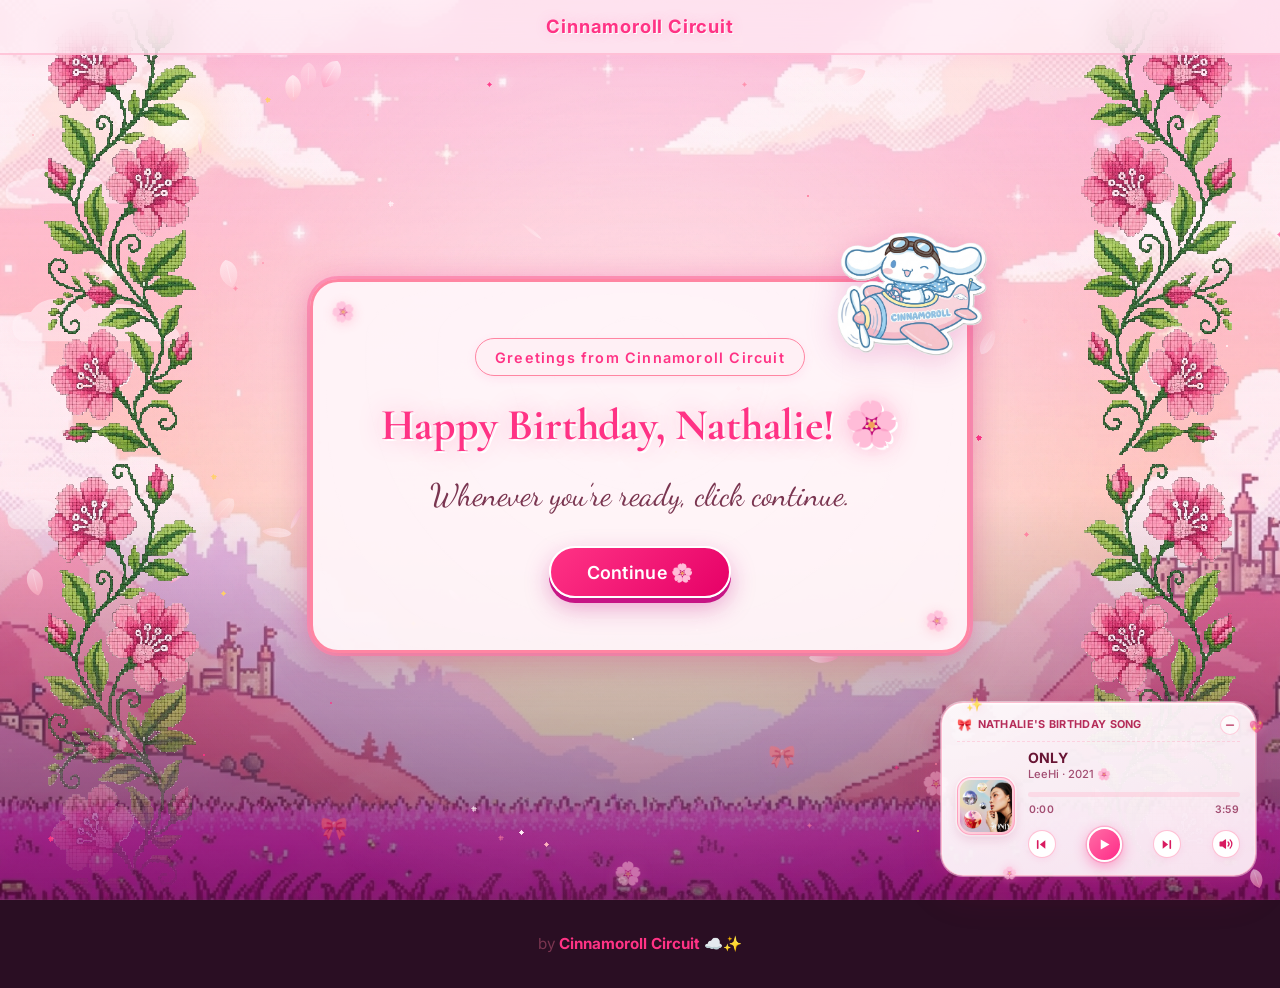
==== commit 05cb5563: "Add files via upload" ====
--- a/index.html
+++ b/index.html
@@ -799,52 +799,52 @@
                     <div class="letter-content">
                         <p class="salutation">Dear Nathalie,</p>
 
-                        <p>It’s your birthday, and I think it’s worth taking the time to look at how far you’ve come. Everything you’ve been through and everything you’ve learned along the way have shaped the person you are today.</p>
-
-                        <p>You’ve always been someone I’ve found hard to put into words. But I’ll start with this: you’re funny, smart, creative, pretty, and most of all, someone who seems to have so much love to give. There are so many things about you that I admire, and you carry them so naturally that you probably don’t even realize how special they are.</p>
-
-                        <p>I didn’t really notice when it happened, but you became an inspiration to me. On days when I don’t feel like doing much, thinking about you makes me want to try a little harder and keep going. You probably never meant to inspire me. You were just being yourself, and somehow, that was enough.</p>
-
-                        <p>There were also simple things, like seeing you at the canteen with your friends. Nothing extraordinary happened. You were just there, laughing, talking, and enjoying your time. But somehow, seeing you was enough to make the day feel different.</p>
-
-                        <p>Maybe that’s how it happened. It wasn’t something that happened all at once. It happened gradually, in ways I didn’t even notice at first. And at some point, you grew into my thoughts like ivy, slowly taking up more space than I ever expected.</p>
-
-                        <p>These days, even the smallest things remind me of you. A certain shade of blue, a song, cinnamoroll, or even something as simple as the smell of vanilla and milk. Somehow, I’ve started associating all these ordinary things with you. Maybe that’s why certain songs started feeling a little different to me.</p>
-
-                        <p>You’re my “Wonderwall,” someone I find myself looking for whenever you’re around. Then there’s “She’s Electric,” because you have this way of catching my attention without even trying. “Champagne Supernova” makes me think of how things just feel a little different whenever you’re around. And “Sweet Child o’ Mine” reminds me of how highly I’ve always thought of you. “Cinderella” makes me think of how beautiful you are, not just in the ways people notice at first, but in the things that make you who you are.</p>
-
-                        <p>Then there’s “Damned,” because at some point, I realized I was falling for you. “I Knew It, I Knew You” feels right because, before I knew it, you had become someone who mattered to me more than I ever expected. “Mahal Magmahal” reminds me that admiring you from a distance has made me want to work on myself and become a better person along the way. And then there’s “Billionaire,” because if I could give you everything good in the world, I probably would.</p>
-
-                        <p>That’s why, even though September isn’t over yet, you’re already the reason I want to wake up when September ends.</p>
-
-                        <p>I know I don’t truly know everything about you, and I never want to pretend that I do. What I know is only what I’ve been fortunate enough to see from a distance. But even from that distance, I’ve found so many reasons to admire you and the person you’re becoming.</p>
-
-                        <p>More than anything, I want to see you succeed. I want to see you reach the dreams you’ve worked so hard for. All those hours you’ve spent studying, practicing, creating, and working toward the things you want deserve to mean something.</p>
-
-                        <p>And maybe someday, I’ll see you as the future Miss TUPV. I’ll see your name among the topnotchers, with “RCh” proudly written beside your name. And if that day ever comes, wherever life finds me, I’ll be glad that I got to see it. You deserve every bit of it. Because I really think you can.</p>
-
-                        <p>So keep striving. Keep doing the things that make you happy. Keep singing, baking, playing your guitar, listening to the music you love, chasing your dreams, and being yourself.</p>
-
-                        <p>You don’t need to have everything figured out right now. There will be days when you feel lost, days when things don’t go the way you planned, and days when you wonder if you’re doing enough. When those days come, remember to be kind to yourself. Sometimes, growth doesn’t feel like progress. You don’t always notice how much you’ve changed until you look back and realize how different you are from the person you used to be.</p>
-
-                        <p>There are still so many versions of your life waiting for you. So many places you haven’t seen, things you haven’t experienced, people you haven’t met, and dreams you haven’t reached yet.</p>
-
-                        <p>Keep the people who love, understand, and support you close. Keep finding things to look forward to. And keep chasing the dreams that matter to you until they become real.</p>
-
-                        <p>As for me, I’ll stay in the background. Maybe we’ve crossed paths, or maybe we haven’t. Maybe you’ve seen me before, or maybe I’m just a stranger to you. You don’t need to know who I am. This message isn’t meant to change that.</p>
-
-                        <p>I just wanted to leave you with a few words that might make your birthday a little brighter.</p>
-
-                        <p>I think sometimes, you don’t have to be part of someone’s life to wish them well. Simply seeing someone do their best can be enough reason to want good things for them. And honestly, that’s all I want for you.</p>
-
-                        <p>So as you keep moving forward, don’t forget to look back sometimes and see how far you’ve come.</p>
-
-                        <p>Keep going. Keep growing.</p>
-
-                        <p>There’s no need to rush. Take your time. Find your way.</p>
-
-                        <p>And wherever that way leads, may you find a life that feels worth living, a life that makes you happy to be exactly where you are.</p>
-
+                        <p>It’s your birthday, and I think it’s worth taking the time to look at how far you’ve come. Everything you’ve been through and everything you’ve learned along the way have shaped the person you are today.</p>
+
+                        <p>You’ve always been someone I’ve found hard to put into words. But I’ll start with this: you’re funny, smart, creative, pretty, and most of all, someone who seems to have so much love to give. There are so many things about you that I admire, and you carry them so naturally that you probably don’t even realize how special they are.</p>
+
+                        <p>I didn’t really notice when it happened, but you became an inspiration to me. On days when I don’t feel like doing much, thinking about you makes me want to try a little harder and keep going. You probably never meant to inspire me. You were just being yourself, and somehow, that was enough.</p>
+
+                        <p>There were also simple things, like seeing you at the canteen with your friends. Nothing extraordinary happened. You were just there, laughing, talking, and enjoying your time. But somehow, seeing you was enough to make the day feel different.</p>
+
+                        <p>Maybe that’s how it happened. It wasn’t something that happened all at once. It happened gradually, in ways I didn’t even notice at first. And at some point, you grew into my thoughts like ivy, slowly taking up more space than I ever expected.</p>
+
+                        <p>These days, even the smallest things remind me of you. A certain shade of blue, a song, cinnamoroll, or even something as simple as the smell of vanilla and milk. Somehow, I’ve started associating all these ordinary things with you. Maybe that’s why certain songs started feeling a little different to me.</p>
+
+                        <p>You’re my “Wonderwall,” someone I find myself looking for whenever you’re around. Then there’s “She’s Electric,” because you have this way of catching my attention without even trying. “Champagne Supernova” makes me think of how things just feel a little different whenever you’re around. And “Sweet Child o’ Mine” reminds me of how highly I’ve always thought of you. “Cinderella” makes me think of how beautiful you are, not just in the ways people notice at first, but in the things that make you who you are.</p>
+
+                        <p>Then there’s “Damned,” because at some point, I realized I was falling for you. “I Knew It, I Knew You” feels right because, before I knew it, you had become someone who mattered to me more than I ever expected. “Mahal Magmahal” reminds me that admiring you from a distance has made me want to work on myself and become a better person along the way. And then there’s “Billionaire,” because if I could give you everything good in the world, I probably would.</p>
+
+                        <p>That’s why, even though September isn’t over yet, you’re already the reason I want to wake up when September ends.</p>
+
+                        <p>I know I don’t truly know everything about you, and I never want to pretend that I do. What I know is only what I’ve been fortunate enough to see from a distance. But even from that distance, I’ve found so many reasons to admire you and the person you’re becoming.</p>
+
+                        <p>More than anything, I want to see you succeed. I want to see you reach the dreams you’ve worked so hard for. All those hours you’ve spent studying, practicing, creating, and working toward the things you want deserve to mean something.</p>
+
+                        <p>And maybe someday, I’ll see you as the future Miss TUPV. I’ll see your name among the topnotchers, with “RCh” proudly written beside your name. And if that day ever comes, wherever life finds me, I’ll be glad that I got to see it. You deserve every bit of it. Because I really think you can.</p>
+
+                        <p>So keep striving. Keep doing the things that make you happy. Keep singing, baking, playing your guitar, listening to the music you love, chasing your dreams, and being yourself.</p>
+
+                        <p>You don’t need to have everything figured out right now. There will be days when you feel lost, days when things don’t go the way you planned, and days when you wonder if you’re doing enough. When those days come, remember to be kind to yourself. Sometimes, growth doesn’t feel like progress. You don’t always notice how much you’ve changed until you look back and realize how different you are from the person you used to be.</p>
+
+                        <p>There are still so many versions of your life waiting for you. So many places you haven’t seen, things you haven’t experienced, people you haven’t met, and dreams you haven’t reached yet.</p>
+
+                        <p>Keep the people who love, understand, and support you close. Keep finding things to look forward to. And keep chasing the dreams that matter to you until they become real.</p>
+
+                        <p>As for me, I’ll stay in the background. Maybe we’ve crossed paths, or maybe we haven’t. Maybe you’ve seen me before, or maybe I’m just a stranger to you. You don’t need to know who I am. This message isn’t meant to change that.</p>
+
+                        <p>I just wanted to leave you with a few words that might make your birthday a little brighter.</p>
+
+                        <p>I think sometimes, you don’t have to be part of someone’s life to wish them well. Simply seeing someone do their best can be enough reason to want good things for them. And honestly, that’s all I want for you.</p>
+
+                        <p>So as you keep moving forward, don’t forget to look back sometimes and see how far you’ve come.</p>
+
+                        <p>Keep going. Keep growing.</p>
+
+                        <p>There’s no need to rush. Take your time. Find your way.</p>
+
+                        <p>And wherever that way leads, may you find a life that feels worth living, a life that makes you happy to be exactly where you are.</p>
+
                         <p class="valediction">
                             Happy birthday, Nathalie.<br>
                             <strong class="signature-handwritten">Cinnamoroll Circuit 💗</strong>
@@ -1508,7 +1508,7 @@
                         <!-- 6. 🧋 Birthday Drink (Bottom Center) -->
                         <button class="cafe-treat treat-drink-station" data-treat="drink"
                                 aria-label="Birthday Drink — for when you need to slow down for a while"
-                                style="--pos-x: 50%; --pos-y: 82%; --rot: -1deg;">
+                                style="--pos-x: 50%; --pos-y: 74%; --rot: -1deg;">
                             <div class="station-mat mat-scallop-coaster" aria-hidden="true">
                                 <div class="mat-washi washi-bl"></div>
                             </div>
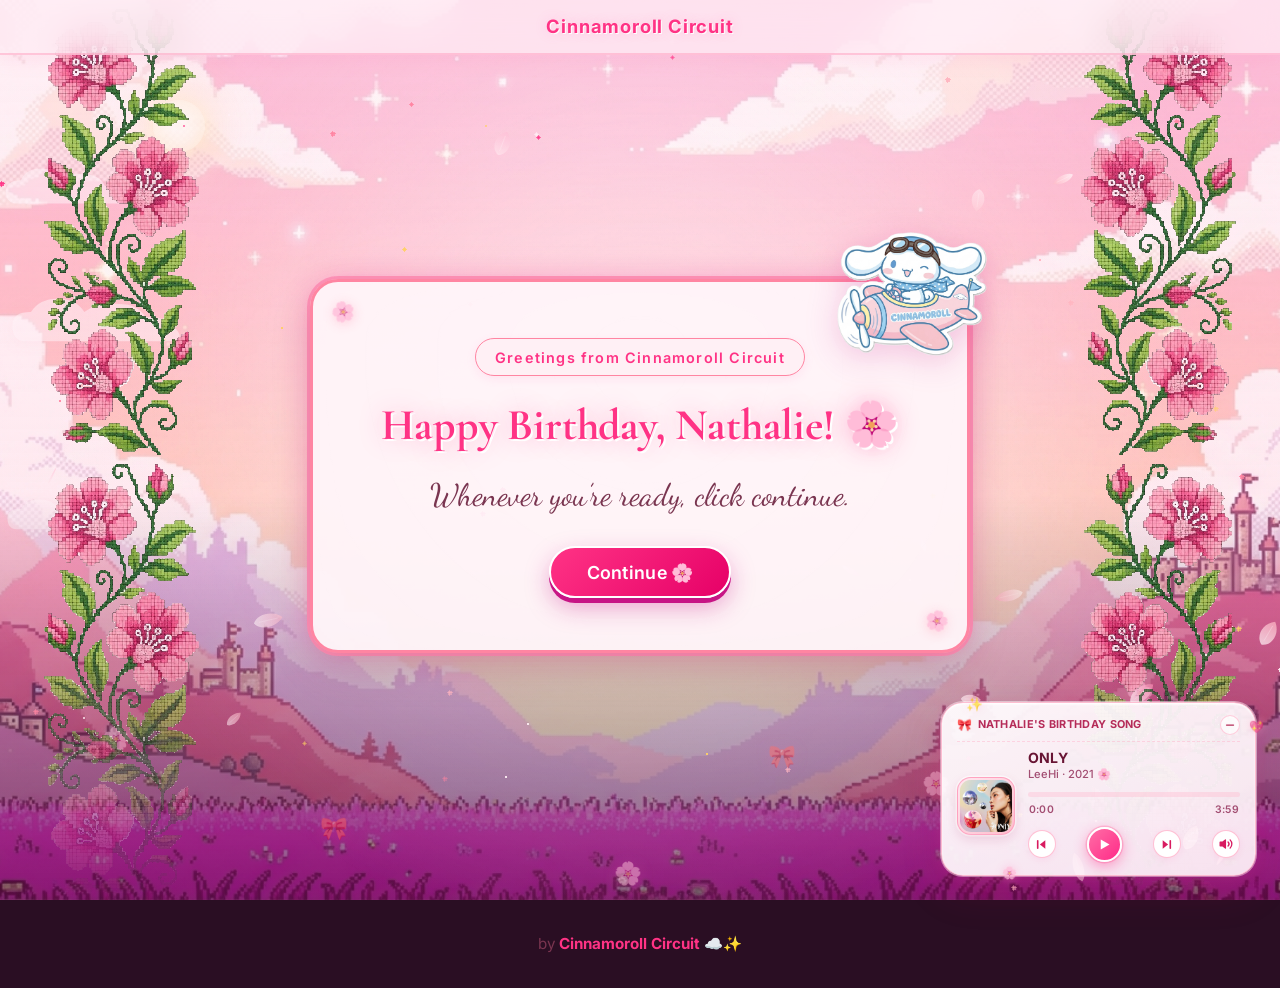
==== commit 9792eab5: "Add files via upload" ====
--- a/index.html
+++ b/index.html
@@ -15,7 +15,7 @@
     <link href="https://fonts.googleapis.com/css2?family=Caveat:wght@600;700&family=Cormorant+Garamond:ital,wght@0,400;0,600;0,700;1,400;1,600&family=Dancing+Script:wght@600;700&family=Inter:wght@300;400;500;600&family=Shantell+Sans:ital,wght@1,600;1,700&display=swap" rel="stylesheet">
 
     <!-- Stylesheet -->
-    <link rel="stylesheet" href="css/style.css?v=20260916a">
+    <link rel="stylesheet" href="css/style.css?v=20260919">
 </head>
 
 <body>
@@ -745,7 +745,7 @@
                         <span class="cin-float-heart fh3">💕</span>
                     </div>
 
-                    <h2 id="opening-title">Getting everything ready…</h2>
+                    <h2 id="opening-title">Cinnamoroll is wrapping the gifts…</h2>
                     <p class="opening-subtitle">sorry if may bugs hehe 🐾</p>
 
 
@@ -799,54 +799,35 @@
                     <div class="letter-content">
                         <p class="salutation">Dear Nathalie,</p>
 
-                        <p>It’s your birthday, and I think it’s worth taking the time to look at how far you’ve come. Everything you’ve been through and everything you’ve learned along the way have shaped the person you are today.</p>
-
-                        <p>You’ve always been someone I’ve found hard to put into words. But I’ll start with this: you’re funny, smart, creative, pretty, and most of all, someone who seems to have so much love to give. There are so many things about you that I admire, and you carry them so naturally that you probably don’t even realize how special they are.</p>
-
-                        <p>I didn’t really notice when it happened, but you became an inspiration to me. On days when I don’t feel like doing much, thinking about you makes me want to try a little harder and keep going. You probably never meant to inspire me. You were just being yourself, and somehow, that was enough.</p>
-
-                        <p>There were also simple things, like seeing you at the canteen with your friends. Nothing extraordinary happened. You were just there, laughing, talking, and enjoying your time. But somehow, seeing you was enough to make the day feel different.</p>
-
-                        <p>Maybe that’s how it happened. It wasn’t something that happened all at once. It happened gradually, in ways I didn’t even notice at first. And at some point, you grew into my thoughts like ivy, slowly taking up more space than I ever expected.</p>
-
-                        <p>These days, even the smallest things remind me of you. A certain shade of blue, a song, cinnamoroll, or even something as simple as the smell of vanilla and milk. Somehow, I’ve started associating all these ordinary things with you. Maybe that’s why certain songs started feeling a little different to me.</p>
-
-                        <p>You’re my “Wonderwall,” someone I find myself looking for whenever you’re around. Then there’s “She’s Electric,” because you have this way of catching my attention without even trying. “Champagne Supernova” makes me think of how things just feel a little different whenever you’re around. And “Sweet Child o’ Mine” reminds me of how highly I’ve always thought of you. “Cinderella” makes me think of how beautiful you are, not just in the ways people notice at first, but in the things that make you who you are.</p>
-
-                        <p>Then there’s “Damned,” because at some point, I realized I was falling for you. “I Knew It, I Knew You” feels right because, before I knew it, you had become someone who mattered to me more than I ever expected. “Mahal Magmahal” reminds me that admiring you from a distance has made me want to work on myself and become a better person along the way. And then there’s “Billionaire,” because if I could give you everything good in the world, I probably would.</p>
-
-                        <p>That’s why, even though September isn’t over yet, you’re already the reason I want to wake up when September ends.</p>
-
-                        <p>I know I don’t truly know everything about you, and I never want to pretend that I do. What I know is only what I’ve been fortunate enough to see from a distance. But even from that distance, I’ve found so many reasons to admire you and the person you’re becoming.</p>
-
-                        <p>More than anything, I want to see you succeed. I want to see you reach the dreams you’ve worked so hard for. All those hours you’ve spent studying, practicing, creating, and working toward the things you want deserve to mean something.</p>
-
-                        <p>And maybe someday, I’ll see you as the future Miss TUPV. I’ll see your name among the topnotchers, with “RCh” proudly written beside your name. And if that day ever comes, wherever life finds me, I’ll be glad that I got to see it. You deserve every bit of it. Because I really think you can.</p>
-
-                        <p>So keep striving. Keep doing the things that make you happy. Keep singing, baking, playing your guitar, listening to the music you love, chasing your dreams, and being yourself.</p>
-
-                        <p>You don’t need to have everything figured out right now. There will be days when you feel lost, days when things don’t go the way you planned, and days when you wonder if you’re doing enough. When those days come, remember to be kind to yourself. Sometimes, growth doesn’t feel like progress. You don’t always notice how much you’ve changed until you look back and realize how different you are from the person you used to be.</p>
-
-                        <p>There are still so many versions of your life waiting for you. So many places you haven’t seen, things you haven’t experienced, people you haven’t met, and dreams you haven’t reached yet.</p>
-
-                        <p>Keep the people who love, understand, and support you close. Keep finding things to look forward to. And keep chasing the dreams that matter to you until they become real.</p>
-
-                        <p>As for me, I’ll stay in the background. Maybe we’ve crossed paths, or maybe we haven’t. Maybe you’ve seen me before, or maybe I’m just a stranger to you. You don’t need to know who I am. This message isn’t meant to change that.</p>
-
-                        <p>I just wanted to leave you with a few words that might make your birthday a little brighter.</p>
-
-                        <p>I think sometimes, you don’t have to be part of someone’s life to wish them well. Simply seeing someone do their best can be enough reason to want good things for them. And honestly, that’s all I want for you.</p>
-
-                        <p>So as you keep moving forward, don’t forget to look back sometimes and see how far you’ve come.</p>
+                        <p>Happy birthday! You’ve always been someone I’ve found hard to put into words. But I’ll start with this: you’re funny, smart, creative, pretty, and most of all, someone who seems to have so much love to give. There are so many things about you that I genuinely admire, from the way you think to the way you treat the people around you.</p>
+
+                        <p>I didn’t really notice when it happened, but you became someone I look up to on a deeper level. On days when I don’t feel like doing much, you’ve become one of those thoughts that makes me want to try a little harder and keep going.</p>
+
+                        <p>There were also simple things, like randomly seeing you around campus. It was never anything big. Sometimes, we’d just cross paths, and even that would be enough to make my day a little better.</p>
+
+                        <p>Maybe that’s how it happened. I can’t really say when it started, but as the days went by, I found more and more things to appreciate about you. And at some point, you grew into my thoughts like ivy, slowly taking up more space than I ever expected.</p>
+
+                        <p>Lately, I’ve noticed that random things remind me of you. A shade of blue, Olivia Rodrigo, One Direction, Cinnamoroll, or even a baking video can somehow make me think of you. I guess that’s why some of my favorite songs, and even other songs i come across, feel a little different to me now. <p>
+
+                        </p>You’re my “Wonderwall,” someone I find myself looking for whenever you’re around. “She’s Electric” reminds me of how your humor always makes me laugh, while “Champagne Supernova” makes me think of how things just feel a little different whenever I see you around. “Sweet Child o’ Mine” reminds me of how highly I’ve always thought of you. “Cinderella” makes me think of how beautiful you are, not just in the ways people notice at first, but in the things that make you who you are.</p>
+
+                        <p>“Damned” by Miguel made me feel like I was damned to loving you. “I Knew It, I Knew You” feels right because the more I got to know you, the more I liked you. And “Mahal Magmahal” reminds me that admiring you from a distance has made me want to work on myself and become a better person along the way. That’s why, even though September isn’t over yet, you’re already the reason I want to wake up when September ends.</p>
+
+                        <p>I know I don’t truly know everything about you, and I never want to pretend that I do. What I know comes only from what I’ve been able to see from a distance. But even from that distance, I’ve found plenty of reasons to care about how you’re doing and where life takes you.</p>
+
+                        <p>Anyways, I want to see you succeed. I’d love to see you reach the dreams you’ve worked so hard for. I hope you get to have the future you’ve always wanted. Maybe someday, I’ll see you become Miss TUPV. I’ll see your name among the topnotchers, with “RCh” written beside your name. And if that day ever comes, I’ll be glad that I got to see it. Because I really think you can, and you deserve all of it.</p>
+
+                        <p>So keep doing the things that make you happy. Keep singing, baking, listening to the music you love, chasing your dreams, and being yourself. Of course, there will be days when you feel lost, days when things don’t go the way you planned, and days when you wonder if you’re doing enough. When those days come, remember to be kind to yourself. You don’t have to have all the answers right away. It’s okay to take your time, change your mind, or take a different path. Sometimes, growth doesn’t feel like progress, but that doesn’t mean you aren’t moving.</p>
+
+                        <p>There are still so many versions of your life waiting for you. So many places you haven’t seen, things you haven’t experienced, people you haven’t met, and dreams you haven’t reached yet. You still have so much ahead of you, so give yourself time to find out where life takes you.</p>
+
+                        <p>Keep the people who love, understand, and support you close. Keep finding things to look forward to. And keep chasing the dreams that are important to you. And as for me, I’ll stay in the background. You don’t need to know who I am. This message isn’t meant to change that. I just wanted to leave you with a few words that might make your birthday a little brighter. I think sometimes, you don’t have to be part of someone’s life to wish them well. Simply seeing someone do their best can be enough reason to want good things for them. And honestly, that’s all I want for you. So as you keep moving forward, don’t forget to look back sometimes and see how far you’ve come.</p>
 
                         <p>Keep going. Keep growing.</p>
 
-                        <p>There’s no need to rush. Take your time. Find your way.</p>
-
-                        <p>And wherever that way leads, may you find a life that feels worth living, a life that makes you happy to be exactly where you are.</p>
-
+                        <p>There’s no need to rush. Take your time. Find your way. And wherever that way leads, I hope you find a life that feels worth living, and a life that makes you happy to be exactly where you are.</p>
                         <p class="valediction">
-                            Happy birthday, Nathalie.<br>
+                            Once again, Happy Birthday, Nathalie!<br>
                             <strong class="signature-handwritten">Cinnamoroll Circuit 💗</strong>
                         </p>
 
@@ -967,7 +948,7 @@
 
                 <!-- Dedicated Scrapbook Date Stamp with Clear Spacing -->
                 <div class="scrapbook-date-badge" aria-label="Date of memory">
-                    <span class="sdb-text">click the button below to see what's next</span>
+                    <span class="sdb-text">See what comes next</span>
                 </div>
 
                 <!-- Scrapbook Action to proceed to Scrapbook Collage -->
@@ -1415,7 +1396,7 @@
 
                         <!-- 1. 🍫 Chocolate (Top Left) -->
                         <button class="cafe-treat treat-chocolate-station" data-treat="chocolate"
-                                aria-label="Chocolate — for the days that feel a little too heavy"
+                                aria-label="Chocolate — A creamy chocolate treat with a deep, cocoa-rich flavor."
                                 style="--pos-x: 23%; --pos-y: 22%; --rot: -3deg;">
                             <div class="station-mat mat-washi-strip" aria-hidden="true">
                                 <div class="mat-washi washi-tl"></div>
@@ -1426,14 +1407,14 @@
                             </div>
                             <div class="treat-card-pill">
                                 <span class="treat-card-title">Chocolate</span>
-                                <span class="treat-card-desc">moment of comfort</span>
+                                <span class="treat-card-desc">A creamy chocolate treat with a deep, cocoa-rich flavor.</span>
                             </div>
                             <span class="treat-found-mark" aria-hidden="true">opened ♡</span>
                         </button>
 
-                        <!-- 2. 🍪 Heart Cookie (Top Right) -->
+                        <!-- 2. 🍪 Cookie (Top Right) -->
                         <button class="cafe-treat treat-cookie-station" data-treat="cookie"
-                                aria-label="Cookie — for when you need a little reminder that you're loved"
+                                aria-label="Cookie — A golden-baked cookie with a crisp edge and soft center."
                                 style="--pos-x: 77%; --pos-y: 22%; --rot: 3deg;">
                             <div class="station-mat mat-torn-kraft" aria-hidden="true">
                                 <div class="mat-washi washi-tr"></div>
@@ -1444,14 +1425,14 @@
                             </div>
                             <div class="treat-card-pill">
                                 <span class="treat-card-title">Cookie</span>
-                                <span class="treat-card-desc">gentle reminder</span>
+                                <span class="treat-card-desc">A golden-baked cookie with a crisp edge and soft center.</span>
                             </div>
                             <span class="treat-found-mark" aria-hidden="true">opened ♡</span>
                         </button>
 
                         <!-- 3. 🍓 Strawberry Shortcake (Center/Mid Left) -->
                         <button class="cafe-treat treat-shortcake-station" data-treat="shortcake"
-                                aria-label="Strawberry Shortcake — for when life could use a little sweetness"
+                                aria-label="Strawberry Shortcake — Soft cake with fresh strawberries, cream, and a light sweetness."
                                 style="--pos-x: 19%; --pos-y: 56%; --rot: -2deg;">
                             <div class="station-mat mat-ceramic-plate" aria-hidden="true">
                                 <span class="mat-deco-icon">🍓</span>
@@ -1462,14 +1443,14 @@
                             </div>
                             <div class="treat-card-pill">
                                 <span class="treat-card-title">Strawberry Shortcake</span>
-                                <span class="treat-card-desc">touch of sweetness</span>
+                                <span class="treat-card-desc">Soft cake with fresh strawberries, cream, and a light sweetness.</span>
                             </div>
                             <span class="treat-found-mark" aria-hidden="true">opened ♡</span>
                         </button>
 
                         <!-- 4. 🍰 Birthday Cake (Centerpiece Hero — Center / Lower Center) -->
                         <button class="cafe-treat treat-cake-station treat-centerpiece" data-treat="cake"
-                                aria-label="Birthday Cake — for today — because you deserve to celebrate"
+                                aria-label="Birthday Cake — A classic vanilla birthday cake with creamy frosting and colorful sprinkles."
                                 style="--pos-x: 50%; --pos-y: 44%; --rot: 0deg;">
                             <div class="station-mat mat-doily-large" aria-hidden="true">
                                 <div class="mat-sparkle-ring"></div>
@@ -1482,14 +1463,14 @@
                             <div class="treat-card-pill centerpiece-pill">
                                 <span class="treat-card-badge">✨ TODAY'S SPECIAL ✨</span>
                                 <span class="treat-card-title">Birthday Cake</span>
-                                <span class="treat-card-desc">time for celebration</span>
+                                <span class="treat-card-desc">A classic vanilla birthday cake with creamy frosting and colorful sprinkles.</span>
                             </div>
                             <span class="treat-found-mark" aria-hidden="true">celebrated ♡</span>
                         </button>
 
                         <!-- 5. 🧁 Cupcake (Center/Mid Right) -->
                         <button class="cafe-treat treat-cupcake-station" data-treat="cupcake"
-                                aria-label="Cupcake — for when you need a tiny reason to smile"
+                                aria-label="Cupcake — A fluffy little cupcake topped with smooth, sweet frosting."
                                 style="--pos-x: 81%; --pos-y: 56%; --rot: 2deg;">
                             <div class="station-mat mat-scallop-doily" aria-hidden="true">
                                 <span class="mat-deco-icon">✨</span>
@@ -1500,25 +1481,25 @@
                             </div>
                             <div class="treat-card-pill">
                                 <span class="treat-card-title">Cupcake</span>
-                                <span class="treat-card-desc">moment of happiness</span>
+                                <span class="treat-card-desc">A fluffy little cupcake topped with smooth, sweet frosting.</span>
                             </div>
                             <span class="treat-found-mark" aria-hidden="true">opened ♡</span>
                         </button>
 
-                        <!-- 6. 🧋 Birthday Drink (Bottom Center) -->
+                        <!-- 6. 🧋 Comfort Drink (Bottom Center) -->
                         <button class="cafe-treat treat-drink-station" data-treat="drink"
-                                aria-label="Birthday Drink — for when you need to slow down for a while"
-                                style="--pos-x: 50%; --pos-y: 74%; --rot: -1deg;">
+                                aria-label="Comfort Drink — A cold, creamy milk drink with a smooth and refreshing taste."
+                                style="--pos-x: 50%; --pos-y: 81%; --rot: -1deg;">
                             <div class="station-mat mat-scallop-coaster" aria-hidden="true">
                                 <div class="mat-washi washi-bl"></div>
                             </div>
                             <div class="treat-visual" aria-hidden="true">
-                                <img class="treat-sticker-img" src="assets/images/cafe/sticker_drink.png" alt="Birthday drink sticker" draggable="false">
+                                <img class="treat-sticker-img" src="assets/images/cafe/sticker_drink.png" alt="Comfort drink sticker" draggable="false">
                                 <div class="treat-sparkle-halo"></div>
                             </div>
                             <div class="treat-card-pill">
-                                <span class="treat-card-title">Birthday Drink</span>
-                                <span class="treat-card-desc">moment to pause</span>
+                                <span class="treat-card-title">Comfort Drink</span>
+                                <span class="treat-card-desc">A cold, creamy milk drink with a smooth and refreshing taste.</span>
                             </div>
                             <span class="treat-found-mark" aria-hidden="true">opened ♡</span>
                         </button>
